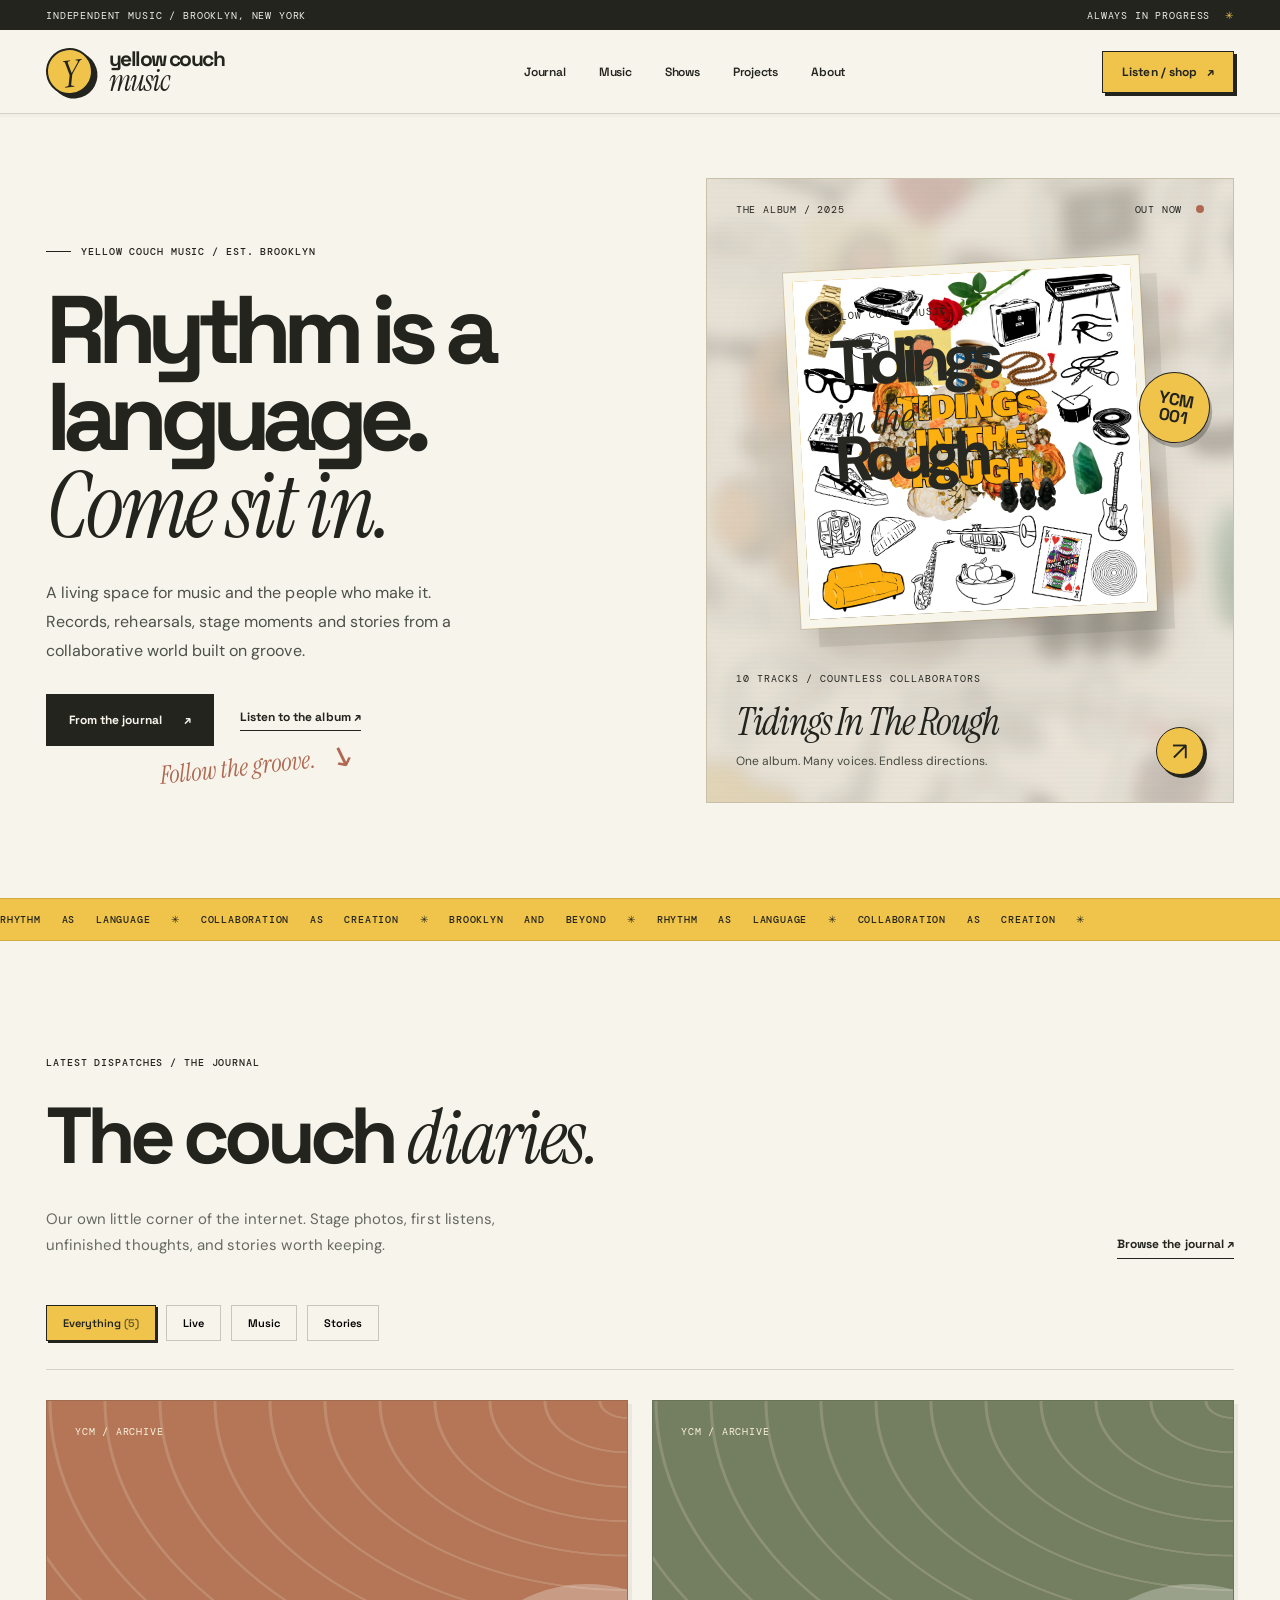
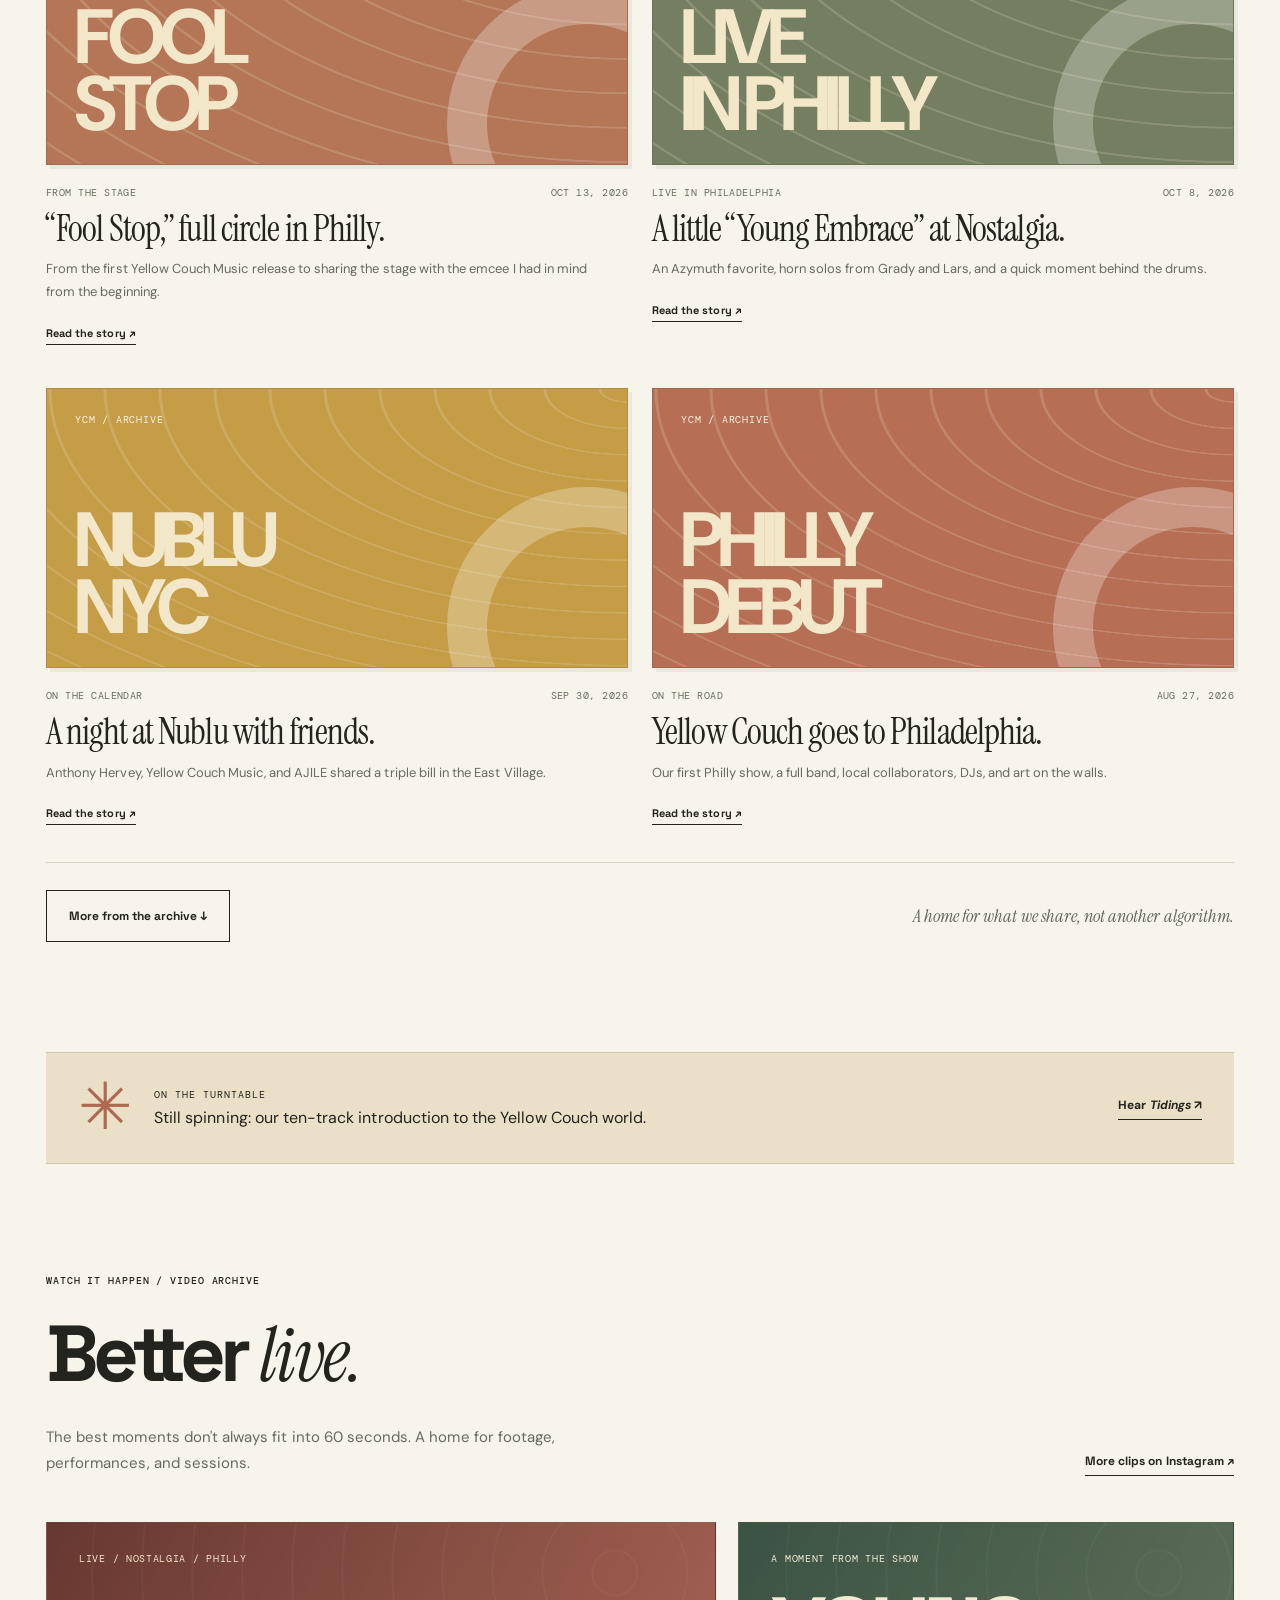
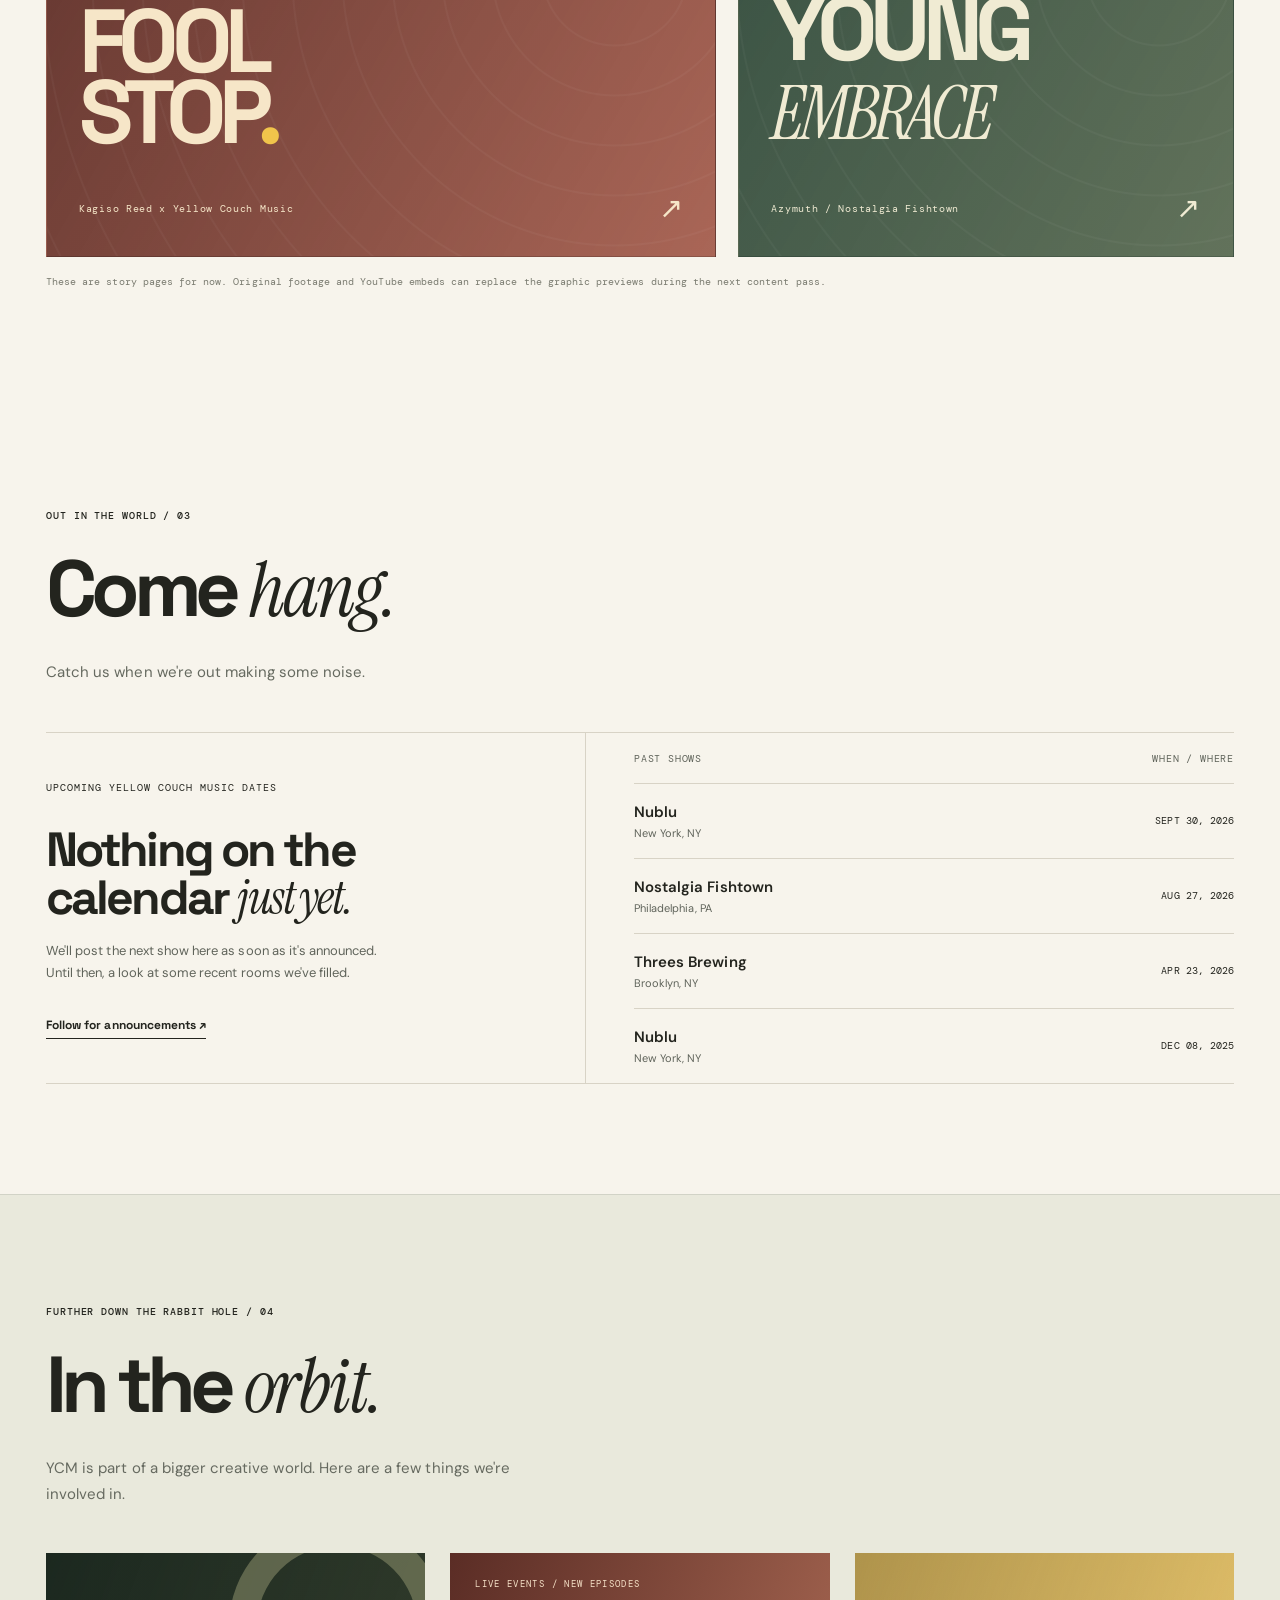
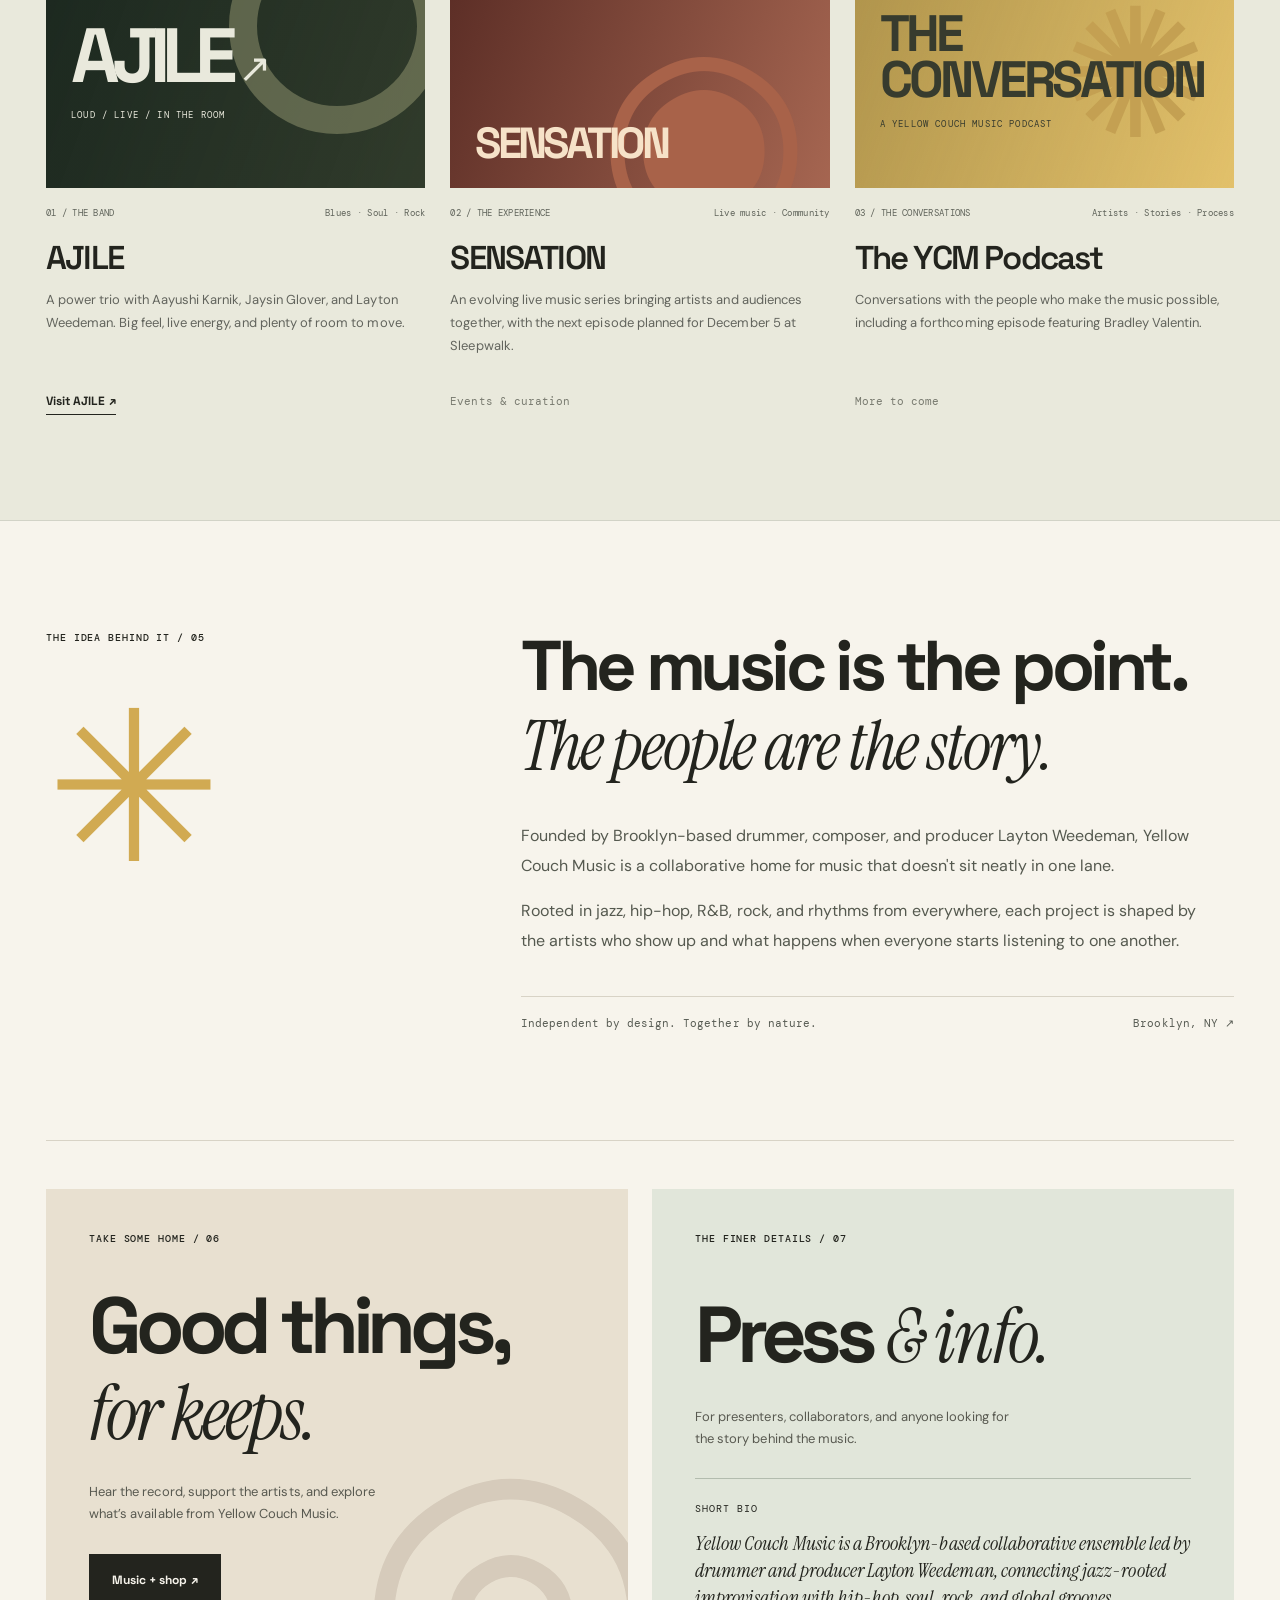
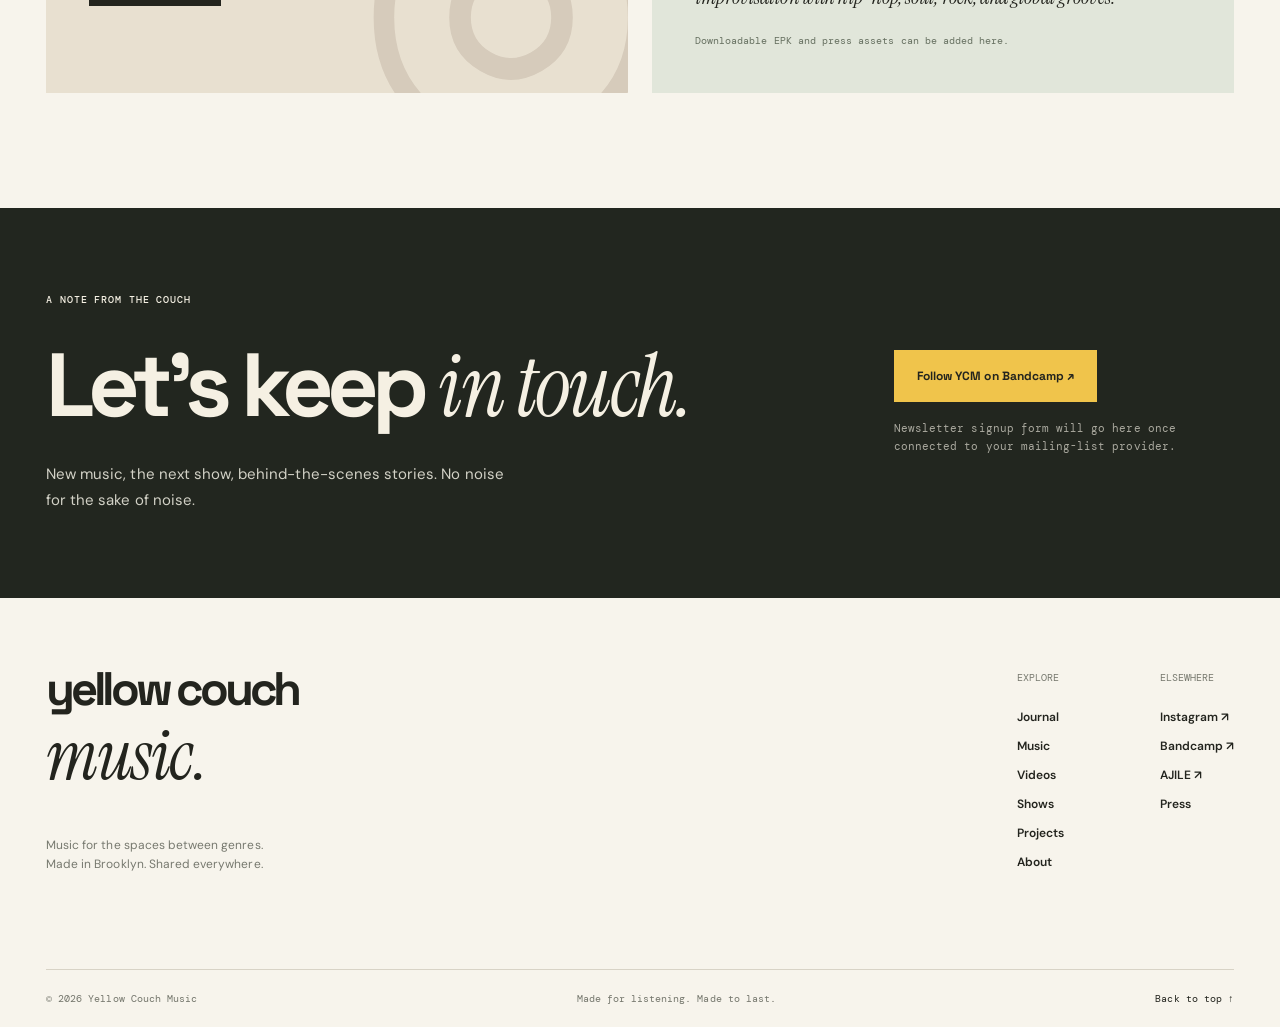
==== index.html @ 747c90ef "Add files via upload" ====
<!doctype html>
<html lang="en">
<head>
  <meta charset="utf-8" />
  <meta name="viewport" content="width=device-width, initial-scale=1" />
  <meta name="theme-color" content="#f7f4ec" />
  <meta name="description" content="Yellow Couch Music is a Brooklyn-based music collective led by drummer and producer Layton Weedeman. Listen, discover the journal, and explore live performances and collaborations." />
  <meta property="og:type" content="website" />
  <meta property="og:title" content="Yellow Couch Music — Music, people, and everything between" />
  <meta property="og:description" content="A living archive of songs, sessions, shows, and collaborations." />
  <title>Yellow Couch Music — A living home for the music</title>
  <link rel="preconnect" href="https://fonts.googleapis.com" />
  <link rel="preconnect" href="https://fonts.gstatic.com" crossorigin />
  <link href="https://fonts.googleapis.com/css2?family=DM+Sans:wght@400;500;600;700&family=DM+Mono:wght@400;500&family=Instrument+Serif:ital@0;1&family=Space+Grotesk:wght@400;500;600;700&display=swap" rel="stylesheet" />
  <link rel="stylesheet" href="styles.css" />
  <script defer src="content.js"></script>
  <script defer src="app.js"></script>
</head>
<body>
  <a class="skip-link" href="#main">Skip to main content</a>
  <div class="site-topline"><span>Independent music / Brooklyn, New York</span><span>Always in progress <span class="topline-star" aria-hidden="true">✳</span></span></div>
  <header class="site-header" id="top">
    <a href="index.html" class="wordmark" aria-label="Yellow Couch Music, home"><span class="mark-circle">Y</span><span>yellow couch<br><em>music</em></span></a>
    <button class="nav-toggle" id="nav-toggle" type="button" aria-controls="primary-nav" aria-expanded="false">Menu <span aria-hidden="true">☰</span></button>
    <nav class="primary-nav" id="primary-nav" aria-label="Main navigation">
      <a href="#journal">Journal</a><a href="#music">Music</a><a href="#shows">Shows</a><a href="#projects">Projects</a><a href="#about">About</a>
    </nav>
    <a class="header-action" href="https://yellowcouchmusic.bandcamp.com/album/tidings-in-the-rough" target="_blank" rel="noopener noreferrer">Listen / shop <span aria-hidden="true">↗</span></a>
  </header>
  <main id="main">
    <section class="hero shell" aria-labelledby="hero-title">
      <div class="hero-copy">
        <div class="eyebrow"><span class="eyebrow-line"></span> Yellow Couch Music / Est. Brooklyn</div>
        <h1 id="hero-title">Rhythm is a<br>language.<br><em>Come sit in.</em></h1>
        <p>A living space for music and the people who make it. Records, rehearsals, stage moments and stories from a collaborative world built on groove.</p>
        <div class="hero-buttons"><a class="button button-dark" href="#journal">From the journal <span aria-hidden="true">↗</span></a><a class="text-link" href="https://yellowcouchmusic.bandcamp.com/album/tidings-in-the-rough" target="_blank" rel="noopener noreferrer">Listen to the album <span aria-hidden="true">↗</span></a></div>
        <span class="handwritten-note">Follow the groove. <span aria-hidden="true">↘</span></span>
      </div>
      <div class="album-spotlight" id="music">
        <div class="album-background-lettering" aria-hidden="true">TIDINGS</div>
        <div class="album-topline"><span>The album / 2025</span><span>OUT NOW <span class="release-dot" aria-hidden="true"></span></span></div>
        <div class="record-art" aria-label="Artwork placeholder for Tidings In The Rough. Add official album artwork to assets/tidings-cover.jpg.">
          <div class="record-fallback" aria-hidden="true"><span class="art-sun"></span><span class="art-waves"></span><span class="art-small">YELLOW COUCH MUSIC</span><span class="art-title">Tidings<br><em>in the</em><br>Rough</span></div>
          <img id="album-cover" alt="Tidings In The Rough — Yellow Couch Music album cover" src="assets/tidings-cover.jpg" />
        </div>
        <div class="album-sticker" aria-hidden="true"><span>YCM<br>001</span></div>
        <div class="album-bottom"><div><span class="small-label">10 tracks / countless collaborators</span><h2>Tidings In The Rough</h2><p>One album. Many voices. Endless directions.</p></div><a href="https://yellowcouchmusic.bandcamp.com/album/tidings-in-the-rough" target="_blank" rel="noopener noreferrer" class="album-arrow" aria-label="Listen to Tidings In The Rough on Bandcamp">↗</a></div>
      </div>
    </section>
    <div class="marquee-bar" aria-hidden="true"><span>RHYTHM AS LANGUAGE ✳ COLLABORATION AS CREATION ✳ BROOKLYN AND BEYOND ✳ RHYTHM AS LANGUAGE ✳ COLLABORATION AS CREATION ✳</span></div>
    <section class="section shell journal-section" id="journal" aria-labelledby="journal-heading">
      <div class="section-heading"><div><div class="eyebrow">Latest dispatches / The journal</div><h2 id="journal-heading">The couch <em>diaries.</em></h2><p>Our own little corner of the internet. Stage photos, first listens, unfinished thoughts, and stories worth keeping.</p></div><a class="section-link" href="#journal-list">Browse the journal ↗</a></div>
      <div class="journal-filters" id="journal-list" role="group" aria-label="Filter journal entries"><button type="button" class="filter active" data-filter="all" aria-pressed="true">Everything <span id="count-all"></span></button><button type="button" class="filter" data-filter="live" aria-pressed="false">Live</button><button type="button" class="filter" data-filter="music" aria-pressed="false">Music</button><button type="button" class="filter" data-filter="stories" aria-pressed="false">Stories</button></div>
      <div class="journal-grid" id="posts-grid" aria-live="polite"></div>
      <div class="journal-bottom"><button type="button" id="more-posts" class="button button-outline">More from the archive ↓</button><span>A home for what we share, not another algorithm.</span></div>
    </section>
    <section class="feature-strip shell" aria-label="Album reminder"><div class="feature-strip-star" aria-hidden="true">✳</div><p><span>On the turntable</span> Still spinning: our ten-track introduction to the Yellow Couch world.</p><a href="https://yellowcouchmusic.bandcamp.com/album/tidings-in-the-rough" target="_blank" rel="noopener noreferrer">Hear <em>Tidings</em> ↗</a></section>
    <section class="section shell video-section" id="videos" aria-labelledby="videos-heading">
      <div class="section-heading"><div><div class="eyebrow">Watch it happen / VIDEO ARCHIVE</div><h2 id="videos-heading">Better <em>live.</em></h2><p>The best moments don't always fit into 60 seconds. A home for footage, performances, and sessions.</p></div><a class="section-link" href="https://www.instagram.com/yellowcouchmusic/" target="_blank" rel="noopener noreferrer">More clips on Instagram ↗</a></div>
      <div class="video-grid"><a class="video-tile video-a" href="post.html?slug=fool-stop-with-kagiso-in-philly"><span class="video-tile-top">LIVE / NOSTALGIA / PHILLY</span><strong>FOOL<br>STOP<span class="video-tile-dot">.</span></strong><span class="video-tile-bottom">Kagiso Reed x Yellow Couch Music <span aria-hidden="true">↗</span></span></a><a class="video-tile video-b" href="post.html?slug=young-embrace-live-at-nostalgia"><span class="video-tile-top">A MOMENT FROM THE SHOW</span><strong>YOUNG<br><em>EMBRACE</em></strong><span class="video-tile-bottom">Azymuth / Nostalgia Fishtown <span aria-hidden="true">↗</span></span></a></div>
      <p class="video-caption">These are story pages for now. Original footage and YouTube embeds can replace the graphic previews during the next content pass.</p>
    </section>
    <section class="section shell shows-section" id="shows" aria-labelledby="shows-heading"><div class="section-heading"><div><div class="eyebrow">Out in the world / 03</div><h2 id="shows-heading">Come <em>hang.</em></h2><p>Catch us when we're out making some noise.</p></div></div><div class="shows-layout"><div class="next-show"><span class="small-label">Upcoming Yellow Couch Music dates</span><h3>Nothing on the calendar <em>just yet.</em></h3><p>We'll post the next show here as soon as it's announced. Until then, a look at some recent rooms we've filled.</p><a class="text-link" href="https://www.instagram.com/yellowcouchmusic/" target="_blank" rel="noopener noreferrer">Follow for announcements ↗</a></div><div class="past-shows"><div class="show-row show-header"><span>PAST SHOWS</span><span>WHEN / WHERE</span></div><div id="past-show-list"></div></div></div></section>
    <section class="projects-area" id="projects" aria-labelledby="projects-heading"><div class="section shell"><div class="section-heading"><div><div class="eyebrow">Further down the rabbit hole / 04</div><h2 id="projects-heading">In the <em>orbit.</em></h2><p>YCM is part of a bigger creative world. Here are a few things we're involved in.</p></div></div><div class="project-grid"><article class="project-card"><div class="project-art project-art-ajile"><div class="project-art-word">AJILE<span>↗</span></div><span class="project-art-sub">LOUD / LIVE / IN THE ROOM</span></div><div class="project-meta"><span>01 / THE BAND</span><span>Blues · Soul · Rock</span></div><h3>AJILE</h3><p>A power trio with Aayushi Karnik, Jaysin Glover, and Layton Weedeman. Big feel, live energy, and plenty of room to move.</p><a href="https://weareajile.com" target="_blank" rel="noopener noreferrer" class="text-link">Visit AJILE ↗</a></article><article class="project-card"><div class="project-art project-art-sensation"><span class="project-art-label">LIVE EVENTS / NEW EPISODES</span><div class="project-art-word project-art-condensed">SENSATION</div><div class="project-tv" aria-hidden="true">◉</div></div><div class="project-meta"><span>02 / THE EXPERIENCE</span><span>Live music · Community</span></div><h3>SENSATION</h3><p>An evolving live music series bringing artists and audiences together, with the next episode planned for December 5 at Sleepwalk.</p><span class="project-footnote">Events & curation</span></article><article class="project-card"><div class="project-art project-art-podcast"><span class="podcast-mic" aria-hidden="true">✺</span><div class="project-art-word">THE<br>CONVERSATION</div><span class="project-art-sub">A YELLOW COUCH MUSIC PODCAST</span></div><div class="project-meta"><span>03 / THE CONVERSATIONS</span><span>Artists · Stories · Process</span></div><h3>The YCM Podcast</h3><p>Conversations with the people who make the music possible, including a forthcoming episode featuring Bradley Valentin.</p><span class="project-footnote">More to come</span></article></div></div></section>
    <section class="section shell about-section" id="about" aria-labelledby="about-heading"><div class="about-sidebar"><div class="eyebrow">The idea behind it / 05</div><div class="about-symbol" aria-hidden="true">✳</div></div><div class="about-copy"><h2 id="about-heading">The music is the point.<br><em>The people are the story.</em></h2><p>Founded by Brooklyn-based drummer, composer, and producer Layton Weedeman, Yellow Couch Music is a collaborative home for music that doesn't sit neatly in one lane.</p><p>Rooted in jazz, hip-hop, R&amp;B, rock, and rhythms from everywhere, each project is shaped by the artists who show up and what happens when everyone starts listening to one another.</p><div class="about-signoff"><span>Independent by design. Together by nature.</span><span>Brooklyn, NY ↗</span></div></div></section>
    <section class="two-column-section shell" aria-label="Shop and press"><div class="mini-panel" id="store"><div class="eyebrow">Take some home / 06</div><h2>Good things,<br><em>for keeps.</em></h2><p>Hear the record, support the artists, and explore what’s available from Yellow Couch Music.</p><a href="https://yellowcouchmusic.bandcamp.com" target="_blank" rel="noopener noreferrer" class="button button-dark">Music + shop ↗</a><span class="panel-decoration" aria-hidden="true">◎</span></div><div class="mini-panel press-panel" id="press"><div class="eyebrow">The finer details / 07</div><h2>Press <em>&amp; info.</em></h2><p>For presenters, collaborators, and anyone looking for the story behind the music.</p><div class="press-bio"><span class="small-label">SHORT BIO</span><p>Yellow Couch Music is a Brooklyn-based collaborative ensemble led by drummer and producer Layton Weedeman, connecting jazz-rooted improvisation with hip-hop, soul, rock, and global grooves.</p></div><p class="panel-note">Downloadable EPK and press assets can be added here.</p></div></section>
    <section class="newsletter" id="newsletter"><div class="shell newsletter-content"><div><div class="eyebrow">A note from the couch</div><h2>Let's keep <em>in touch.</em></h2><p>New music, the next show, behind-the-scenes stories. No noise for the sake of noise.</p></div><div class="newsletter-action"><a class="button button-yellow" href="https://yellowcouchmusic.bandcamp.com" target="_blank" rel="noopener noreferrer">Follow YCM on Bandcamp ↗</a><span>Newsletter signup form will go here once connected to your mailing-list provider.</span></div></div></section>
  </main>
  <footer class="site-footer shell"><div class="footer-main"><div><a href="index.html" class="footer-logo">yellow couch<br><em>music.</em></a><p>Music for the spaces between genres.<br>Made in Brooklyn. Shared everywhere.</p></div><div class="footer-links"><div><span>EXPLORE</span><a href="#journal">Journal</a><a href="#music">Music</a><a href="#videos">Videos</a><a href="#shows">Shows</a><a href="#projects">Projects</a><a href="#about">About</a></div><div><span>ELSEWHERE</span><a href="https://www.instagram.com/yellowcouchmusic/" target="_blank" rel="noopener noreferrer">Instagram ↗</a><a href="https://yellowcouchmusic.bandcamp.com/" target="_blank" rel="noopener noreferrer">Bandcamp ↗</a><a href="https://weareajile.com" target="_blank" rel="noopener noreferrer">AJILE ↗</a><a href="#press">Press</a></div></div></div><div class="footer-bottom"><span>© <span id="copyright-year">2026</span> Yellow Couch Music</span><span>Made for listening. Made to last.</span><a href="#top">Back to top ↑</a></div></footer>
</body>
</html>
---- styles.css ----
:root{--paper:#f5f1e8;--cream:#eee9dd;--ink:#262823;--muted:#666a60;--gold:#e4b44b;--rust:#be7356;--green:#6d7b65;--line:#d4d0c4;--font-ui:'DM Sans',sans-serif;--font-display:'Instrument Serif',Georgia,serif;--font-mono:'DM Mono',monospace}*{box-sizing:border-box}html{scroll-behavior:smooth}body{margin:0;background:var(--paper);color:var(--ink);font-family:var(--font-ui);font-size:15px;-webkit-font-smoothing:antialiased}a{color:inherit;text-decoration:none}button{font:inherit}img{max-width:100%}::selection{background:var(--gold);color:var(--ink)}.shell{width:min(1370px,calc(100% - 92px));margin:0 auto}.skip-link{position:absolute;left:10px;top:-60px;background:white;color:black;padding:12px;z-index:100}.skip-link:focus{top:10px}.site-topline{height:33px;display:flex;align-items:center;justify-content:space-between;background:var(--ink);color:#efede6;padding:0 46px;font:9px var(--font-mono);letter-spacing:.065em;text-transform:uppercase}.topline-star{color:var(--gold);margin-left:8px}.site-header{position:relative;z-index:20;background:var(--paper);padding:22px 46px;display:flex;align-items:center;justify-content:space-between;border-bottom:1px solid var(--line);gap:25px}.wordmark{display:flex;align-items:center;gap:11px;font-size:21px;letter-spacing:-.075em;line-height:.81;font-weight:700;min-width:221px}.wordmark em{font-family:var(--font-display);font-size:31px;letter-spacing:-.03em;font-weight:400}.mark-circle{width:47px;height:47px;display:grid;place-items:center;border:1.7px solid var(--ink);border-radius:50%;background:var(--gold);font:italic 37px var(--font-display);transform:rotate(-11deg);flex:none}.primary-nav{display:flex;align-items:center;gap:clamp(17px,2.6vw,44px)}.primary-nav a,.post-nav a{font-size:12px;font-weight:600;transition:opacity .2s}.primary-nav a:hover,.post-nav a:hover{opacity:.52}.header-action{background:var(--ink);color:white;padding:12px 19px;font-size:11px;font-weight:600;white-space:nowrap}.header-action span{color:var(--gold);margin-left:7px}.nav-toggle{display:none}.hero{display:grid;grid-template-columns:1.05fr .95fr;gap:min(5vw,75px);min-height:700px;padding-top:65px;padding-bottom:74px}.hero-copy{padding-top:70px;position:relative}.eyebrow{display:flex;align-items:center;gap:10px;text-transform:uppercase;letter-spacing:.14em;font-size:10px;font-family:var(--font-mono);font-weight:500}.eyebrow-line{height:1px;width:25px;background:currentColor}.hero h1{font-size:clamp(63px,7vw,116px);font-weight:500;letter-spacing:-.07em;line-height:.90;margin:33px 0}.hero h1 em,.section h2 em,.mini-panel h2 em,.about-copy h2 em,.newsletter h2 em,.next-show h3 em{font-family:var(--font-display);font-weight:400;letter-spacing:-.045em}.hero-copy>p{font-size:16px;line-height:1.8;color:#4e514a;max-width:455px}.hero-buttons{display:flex;align-items:center;flex-wrap:wrap;gap:30px;margin-top:29px}.button{display:inline-flex;align-items:center;justify-content:space-between;gap:22px;border:1px solid transparent;padding:16px 22px;font-size:12px;font-weight:700;cursor:pointer;transition:transform .2s,background .2s;min-height:50px}.button:hover{transform:translateY(-2px)}.button-dark{background:var(--ink);color:white}.button-outline{background:transparent;color:var(--ink);border-color:var(--ink)}.button-yellow{background:var(--gold);color:var(--ink)}.text-link{font-size:12px;font-weight:700;border-bottom:1px solid currentColor;padding-bottom:5px}.handwritten-note{font:italic 22px var(--font-display);position:absolute;left:36%;bottom:5px;transform:rotate(-5deg);color:var(--rust)}.handwritten-note span{display:inline-block;transform:rotate(17deg);font-size:31px;margin-left:8px}.album-spotlight{position:relative;background:#e6dfcf;border:1px solid #dbd4c4;overflow:hidden;padding:22px 29px 28px;min-height:620px;display:flex;flex-direction:column;justify-content:space-between;isolation:isolate}.album-spotlight:before{content:'';position:absolute;inset:0;background:radial-gradient(circle at 84% 22%,#eee4bc 0%,transparent 42%),repeating-linear-gradient(130deg,transparent,transparent 9px,#c5bba322 10px);z-index:-2}.album-background-lettering{position:absolute;bottom:145px;left:-25px;font-size:clamp(92px,13vw,200px);font-weight:700;letter-spacing:-.12em;color:#d9cfb9;z-index:-1;transform:rotate(-90deg);transform-origin:left bottom;pointer-events:none}.album-topline{display:flex;justify-content:space-between;align-items:center;font:10px var(--font-mono);letter-spacing:.08em}.release-dot{display:inline-block;width:8px;height:8px;border-radius:50%;background:var(--rust);margin-left:7px}.record-art{position:relative;aspect-ratio:1;width:min(77%,440px);align-self:center;margin:30px auto;box-shadow:14px 17px 1px #29261f15,0 23px 40px #25221e20;background:var(--gold);transform:rotate(-2deg)}.record-art img{position:absolute;inset:0;width:100%;height:100%;object-fit:cover}.record-art img{display:none}.record-art img.image-loaded{display:block}.record-fallback{position:absolute;inset:0;overflow:hidden;background:linear-gradient(135deg,#e2ad48 0%,#d7a14d 36%,#9c765d 100%);color:#272821;padding:25px}.record-fallback:before{content:'';position:absolute;inset:-20%;background:repeating-radial-gradient(ellipse at 68% 14%,transparent 0 31px,#efe0b131 32px,#efe0b131 34px,transparent 35px 59px);opacity:.7}.record-fallback:after{content:'';position:absolute;bottom:-80px;left:-65px;width:330px;height:200px;border-radius:50%;background:#6e7763;filter:blur(3px);transform:rotate(-30deg)}.art-small{position:relative;z-index:1;font:10px var(--font-mono);letter-spacing:.11em}.art-title{position:absolute;top:18%;left:10%;z-index:1;font-size:clamp(46px,5vw,88px);line-height:.75;letter-spacing:-.095em;font-weight:700}.art-title em{font-family:var(--font-display);font-size:.64em;font-weight:400;letter-spacing:-.02em}.album-bottom{display:flex;gap:18px;align-items:end;justify-content:space-between;position:relative}.small-label{font:10px var(--font-mono);letter-spacing:.1em;text-transform:uppercase}.album-bottom h2{font:italic 38px var(--font-display);margin:10px 0 3px;letter-spacing:-.03em}.album-bottom p{font-size:11px;margin:5px 0;color:#53554a}.album-arrow{display:grid;place-items:center;width:48px;height:48px;border:1px solid var(--ink);border-radius:50%;font-size:25px;transition:background .2s}.album-arrow:hover{background:var(--gold)}.marquee-bar{overflow:hidden;background:var(--gold);border-top:1px solid #caa148;border-bottom:1px solid #caa148;height:44px;display:flex;align-items:center;white-space:nowrap;font:10px var(--font-mono);letter-spacing:.23em}.marquee-bar span{display:block;word-spacing:14px;animation:marquee 45s linear infinite}@keyframes marquee{to{transform:translateX(-23%)}}.section{padding-top:110px;padding-bottom:110px;scroll-margin-top:45px}.section-heading{display:flex;justify-content:space-between;align-items:end;gap:25px;margin-bottom:42px}.section-heading h2,.mini-panel h2,.newsletter h2{font-size:clamp(54px,6vw,88px);font-weight:500;letter-spacing:-.075em;line-height:.96;margin:19px 0}.section-heading p{max-width:470px;color:#666a60;line-height:1.75;margin:16px 0 0}.section-link{font-size:12px;font-weight:700;border-bottom:1px solid;padding-bottom:6px;white-space:nowrap}.journal-filters{display:flex;gap:9px;padding-bottom:28px;flex-wrap:wrap}.filter{background:transparent;border:1px solid #c9c7bd;padding:10px 17px;font-size:11px;cursor:pointer;border-radius:30px;transition:background .2s}.filter.active,.filter:hover{background:var(--ink);color:white;border-color:var(--ink)}.filter span{opacity:.65}.journal-grid{display:grid;grid-template-columns:repeat(12,minmax(0,1fr));gap:28px}.journal-card{grid-column:span 4;min-width:0}.journal-card-featured{grid-column:span 6}.journal-card:nth-child(2){grid-column:span 6}.journal-card:nth-child(n+3){grid-column:span 4}.journal-card:nth-child(3),.journal-card:nth-child(4){grid-column:span 6}.post-link{display:block;height:100%}.post-media{height:280px;position:relative;overflow:hidden;isolation:isolate;background:var(--green)}.journal-card-featured .post-media,.journal-card:nth-child(2) .post-media{height:365px}.post-media img{position:absolute;inset:0;width:100%;height:100%;object-fit:cover;z-index:3}.post-media:before,.post-media:after{content:'';position:absolute;z-index:0;pointer-events:none}.post-media:before{width:100%;height:100%;background:repeating-radial-gradient(ellipse at 100% 0%,transparent 0 25px,#e8dbc444 26px 28px,transparent 29px 55px);opacity:.8}.post-media:after{width:200px;height:200px;border:40px solid #fff4;border-radius:50%;right:-100px;bottom:-100px}.media-fool{background:#b47657}.media-philly{background:#747e60}.media-nublu{background:#c59d47}.media-nostalgia{background:#b66f55}.media-album{background:#c6aa57}.media-caption{position:absolute;z-index:2;bottom:26px;left:27px;font-weight:700;font-size:clamp(48px,6vw,90px);line-height:.87;letter-spacing:-.09em;white-space:pre-line;color:#f2e7c9;max-width:90%;mix-blend-mode:normal}.media-corner{position:absolute;z-index:2;top:24px;left:28px;font:10px var(--font-mono);letter-spacing:.08em;color:#fbf2de}.post-copy{padding:22px 0 8px}.post-meta{display:flex;gap:15px;align-items:center;justify-content:space-between;color:#6c6d63;font:10px var(--font-mono);text-transform:uppercase;letter-spacing:.045em}.post-copy h3{font:500 clamp(25px,2.35vw,35px)/1.08 var(--font-display);letter-spacing:-.012em;margin:19px 0 11px}.post-copy p{font-size:13px;line-height:1.65;color:#666a60;max-width:560px;margin:0 0 18px}.post-read{font-size:11px;font-weight:700;padding-bottom:4px;border-bottom:1px solid var(--ink)}.post-link:hover .post-media{filter:saturate(1.11)}.journal-bottom{border-top:1px solid var(--line);padding-top:27px;margin-top:32px;display:flex;align-items:center;justify-content:space-between;gap:18px}.journal-bottom span{font:italic 18px var(--font-display);color:var(--muted)}[hidden]{display:none!important}.feature-strip{background:#e9e0cb;padding:32px;display:flex;align-items:center;gap:22px}.feature-strip-star{font-size:65px;line-height:.7;color:#8f8f6b}.feature-strip p{font-size:16px;margin:0;flex:1}.feature-strip p span{font:10px var(--font-mono);letter-spacing:.1em;display:block;margin-bottom:6px;text-transform:uppercase}.feature-strip a{font-size:12px;font-weight:700;border-bottom:1px solid;padding-bottom:6px;white-space:nowrap}.shows-layout{display:grid;grid-template-columns:1fr 1.2fr;border-top:1px solid var(--line);border-bottom:1px solid var(--line)}.next-show{padding:43px 44px 46px 0;border-right:1px solid var(--line)}.next-show h3{font:500 48px/1 var(--font-ui);letter-spacing:-.06em;max-width:390px;margin:30px 0 18px}.next-show p{color:var(--muted);line-height:1.7;max-width:340px;font-size:13px;margin-bottom:30px}.past-shows{padding:10px 0 0 48px}.show-row{border-bottom:1px solid var(--line);padding:18px 0;display:grid;grid-template-columns:1fr auto;gap:20px;align-items:center}.show-row:last-child{border:0}.show-row span:first-child{min-width:0}.show-row strong{font-size:15px;font-weight:600;display:block}.show-row small{font-size:11px;color:var(--muted);display:block;margin-top:4px}.show-row>span:last-child{font:10px var(--font-mono);white-space:nowrap}.show-row.show-header{font:10px var(--font-mono);letter-spacing:.08em;color:var(--muted);padding-top:9px}.projects-area{background:#e7e6d9}.project-grid{display:grid;grid-template-columns:repeat(3,minmax(0,1fr));gap:25px}.project-art{height:235px;position:relative;overflow:hidden;padding:25px;display:flex;justify-content:center;flex-direction:column}.project-art-ajile{background:#2e342a;color:#e9e9dc}.project-art-ajile:before{content:'';position:absolute;width:160px;height:160px;border:28px solid #8c916c;right:-20px;top:-35px;border-radius:50%;opacity:.55}.project-art-word{position:relative;z-index:2;font-weight:700;font-size:clamp(59px,6vw,95px);letter-spacing:-.11em;line-height:.9}.project-art-word span{font:40px var(--font-display);margin-left:8px}.project-art-sub{font:9px var(--font-mono);letter-spacing:.13em;margin-top:15px}.project-art-sensation{background:#bc765f;color:#f6e2c8;justify-content:space-between}.project-art-label{font:9px var(--font-mono);letter-spacing:.15em;z-index:1}.project-art-condensed{font-size:clamp(32px,3.4vw,63px);letter-spacing:-.085em;z-index:1}.project-tv{position:absolute;right:5%;bottom:-28%;font-size:245px;color:#a86249;line-height:1}.project-art-podcast{background:#d9bb67;color:#373b2e}.podcast-mic{position:absolute;right:23px;top:5px;font-size:180px;color:#c4a052}.project-art-podcast .project-art-word{font-size:clamp(32px,4vw,59px);letter-spacing:-.07em}.project-meta{display:flex;justify-content:space-between;gap:6px;color:var(--muted);font:9px var(--font-mono);padding-top:19px;letter-spacing:.03em}.project-card h3{font:500 37px var(--font-display);margin:18px 0 9px}.project-card p{font-size:12px;line-height:1.7;color:#62645d;max-width:365px;margin:0 0 19px;min-height:83px}.project-footnote{font:11px var(--font-mono);color:#797b70}.about-section{display:grid;grid-template-columns:1fr 2fr;gap:10%;border-bottom:1px solid var(--line)}.about-symbol{font-size:210px;line-height:1.1;color:#dcc08a;margin-top:30px}.about-copy h2{font-size:clamp(45px,5.2vw,74px);font-weight:500;line-height:1.07;letter-spacing:-.07em;margin:0 0 31px}.about-copy>p{font-size:16px;line-height:1.9;max-width:700px;color:#55594f}.about-signoff{display:flex;justify-content:space-between;gap:15px;border-top:1px solid var(--line);margin-top:40px;padding-top:19px;font:11px var(--font-mono);color:#575b53}.two-column-section{display:grid;grid-template-columns:1fr 1fr;gap:24px;padding-top:48px;padding-bottom:115px}.mini-panel{background:#e2dbcc;padding:43px 43px 46px;position:relative;min-height:440px;overflow:hidden}.mini-panel h2{font-size:68px;margin:42px 0 18px}.mini-panel>p{line-height:1.7;max-width:320px;color:#585950;font-size:13px;margin-bottom:28px}.panel-decoration{position:absolute;right:-40px;bottom:-130px;font-size:360px;color:#d6cbbb;pointer-events:none}.mini-panel>.button{position:relative;z-index:1}.press-panel{background:#dce0d2}.press-panel h2{margin-bottom:20px}.press-bio{border-top:1px solid #b3bcae;padding-top:18px;max-width:540px}.press-bio p{font:italic 20px/1.35 var(--font-display);margin:13px 0}.press-panel .panel-note{font:10px var(--font-mono);color:#667060;margin:23px 0 0}.newsletter{background:var(--ink);color:#f5f0e3;padding:85px 0}.newsletter-content{display:flex;justify-content:space-between;align-items:center;gap:70px}.newsletter h2{font-size:85px;margin:25px 0 18px}.newsletter p{color:#d2d1c6;line-height:1.75;max-width:475px;margin:0}.newsletter-action{display:flex;flex-direction:column;align-items:start;gap:18px;max-width:340px}.newsletter-action span{font:11px/1.6 var(--font-mono);color:#aaa99f}.site-footer{padding-top:73px;padding-bottom:22px}.footer-main{display:flex;justify-content:space-between;gap:45px;padding-bottom:82px}.footer-logo{font-size:46px;font-weight:700;line-height:.78;letter-spacing:-.09em}.footer-logo em{font:italic 67px var(--font-display);letter-spacing:-.055em}.footer-main p{line-height:1.6;color:#77796f;font-size:12px;margin-top:35px}.footer-links{display:flex;gap:95px}.footer-links>div{display:flex;flex-direction:column;gap:13px}.footer-links span{font:10px var(--font-mono);color:#77796f;margin-bottom:12px}.footer-links a{font-size:12px;font-weight:600}.footer-links a:hover{text-decoration:underline}.footer-bottom{border-top:1px solid var(--line);display:flex;justify-content:space-between;gap:12px;align-items:center;padding-top:22px;font:10px var(--font-mono);color:#74766c}.footer-bottom a{color:var(--ink)}.article-shell{width:min(850px,calc(100% - 48px));margin:0 auto;padding:85px 0 115px;min-height:60vh}.post-page-kicker{display:flex;justify-content:space-between;font:11px var(--font-mono);text-transform:uppercase;letter-spacing:.07em;border-bottom:1px solid var(--line);padding-bottom:20px}.article-shell h1{font:500 clamp(65px,8vw,112px)/.93 var(--font-display);letter-spacing:-.045em;margin:50px 0 24px}.post-deck{font-size:19px;color:var(--muted);line-height:1.5;max-width:650px;margin-bottom:37px}.article-shell .post-media{height:min(570px,60vw)}.article-shell .media-caption{font-size:clamp(80px,10vw,140px)}.article-body{max-width:640px;margin:58px auto 90px}.article-body p{font-size:18px;line-height:1.85;margin:0 0 28px}.article-body .button{margin-top:10px}.article-end{border-top:1px solid var(--line);padding-top:23px;display:flex;justify-content:space-between;gap:15px;font-size:12px;font-weight:600}.post-nav{display:flex;gap:35px}.simple-footer{padding-top:0}@media (max-width:1050px){.shell{width:min(1370px,calc(100% - 56px))}.site-topline{padding:0 28px}.site-header{padding:18px 28px}.primary-nav{gap:16px}.wordmark{min-width:180px}.hero{gap:28px;min-height:auto;padding-top:45px}.hero-copy{padding-top:56px}.hero h1{font-size:clamp(56px,7.3vw,90px)}.album-spotlight{min-height:560px}.record-art{width:87%}.art-title{font-size:clamp(42px,6vw,73px)}.project-grid{gap:16px}.project-art{height:205px}.project-card p{min-height:114px}.newsletter h2{font-size:65px}}@media (max-width:760px){.site-topline{padding:0 18px;font-size:8px}.site-topline span:last-child{display:none}.site-header{padding:15px 19px;gap:10px}.wordmark{min-width:auto;font-size:18px}.wordmark em{font-size:26px}.mark-circle{width:39px;height:39px;font-size:29px}.nav-toggle{display:inline-flex;align-items:center;gap:8px;margin-left:auto;background:none;border:0;padding:10px;font-size:11px;font-weight:700;cursor:pointer}.primary-nav{display:none;position:absolute;top:100%;left:0;right:0;background:var(--paper);padding:20px 23px 30px;border-bottom:1px solid var(--line);box-shadow:0 15px 20px #29272015;flex-direction:column;align-items:flex-start;gap:19px}.primary-nav.nav-open{display:flex}.primary-nav a{font-size:17px}.header-action{display:none}.post-nav{gap:14px}.post-nav a{font-size:10px}.shell{width:calc(100% - 38px)}.hero{grid-template-columns:1fr;gap:45px;padding-top:20px;padding-bottom:50px}.hero-copy{padding-top:45px}.hero h1{font-size:clamp(66px,11vw,92px);margin:26px 0}.hero-copy>p{font-size:15px}.handwritten-note{display:none}.album-spotlight{min-height:auto;padding:22px}.record-art{width:73%;max-width:370px}.album-bottom h2{font-size:33px}.marquee-bar{height:38px}.section{padding-top:76px;padding-bottom:76px}.section-heading{align-items:start;flex-direction:column;gap:15px}.section-heading h2{font-size:65px}.journal-grid{gap:32px 14px}.journal-card,.journal-card-featured,.journal-card:nth-child(2),.journal-card:nth-child(n+3),.journal-card:nth-child(3),.journal-card:nth-child(4){grid-column:span 6}.journal-card-featured .post-media,.journal-card:nth-child(2) .post-media,.post-media{height:240px}.media-caption{font-size:48px;left:15px;bottom:20px}.media-corner{top:15px;left:15px;font-size:8px}.post-meta{font-size:9px;flex-wrap:wrap}.post-copy h3{font-size:26px}.post-copy p{font-size:12px}.feature-strip{padding:25px 18px;gap:10px}.feature-strip-star{font-size:48px}.feature-strip p{font-size:12px}.feature-strip a{font-size:11px}.shows-layout{grid-template-columns:1fr}.next-show{border-right:0;border-bottom:1px solid var(--line);padding:40px 0}.next-show h3{font-size:44px}.past-shows{padding:12px 0}.project-grid{grid-template-columns:1fr;gap:38px}.project-card p{min-height:0}.project-art{height:245px}.project-art-word{font-size:95px}.project-art-condensed{font-size:65px}.project-art-podcast .project-art-word{font-size:60px}.about-section{grid-template-columns:1fr;gap:30px}.about-symbol{display:none}.about-copy h2{font-size:58px}.two-column-section{grid-template-columns:1fr;padding-bottom:75px}.mini-panel{min-height:390px;padding:32px}.mini-panel h2{font-size:59px}.newsletter{padding:70px 0}.newsletter-content{flex-direction:column;align-items:stretch;gap:35px}.newsletter h2{font-size:70px}.footer-main{flex-direction:column;gap:48px;padding-bottom:70px}.footer-links{gap:80px}.footer-bottom{flex-wrap:wrap}.article-shell{padding-top:55px}.article-shell h1{font-size:75px}.article-shell .post-media{height:390px}.article-shell .media-caption{font-size:85px}.article-body{margin:35px auto 55px}.article-body p{font-size:16px}.article-end{flex-direction:column}}@media(max-width:420px){.hero h1{font-size:62px}.hero-buttons{gap:22px}.album-topline{font-size:9px}.record-art{width:82%}.art-title{font-size:50px}.section-heading h2{font-size:57px}.journal-grid{display:block}.journal-card{margin-bottom:38px}.journal-card-featured .post-media,.journal-card:nth-child(2) .post-media,.post-media{height:260px}.post-copy h3{font-size:31px}.journal-bottom{align-items:flex-start;flex-direction:column}.feature-strip{flex-wrap:wrap}.feature-strip a{margin-left:54px}.project-art{height:225px}.footer-links{gap:55px}.article-shell h1{font-size:59px}.article-shell .post-media{height:290px}.article-shell .media-caption{font-size:67px}}@media(prefers-reduced-motion:reduce){html{scroll-behavior:auto}.marquee-bar span{animation:none}.button{transition:none}}

.video-section{padding-top:95px;border-top:1px solid var(--line)}.video-grid{display:grid;grid-template-columns:1.15fr .85fr;gap:22px}.video-tile{position:relative;min-height:335px;padding:29px 32px;display:flex;flex-direction:column;justify-content:space-between;overflow:hidden;transition:filter .2s}.video-tile:hover{filter:saturate(1.15)}.video-tile:before{content:'';position:absolute;inset:0;background:repeating-radial-gradient(circle at 85% 15%,transparent 0 21px,#ffffff24 22px 23px,transparent 24px 50px)}.video-a{background:#b5765b;color:#f6e6c8}.video-b{background:#6f7a62;color:#f0ebd3}.video-tile-top,.video-tile-bottom{position:relative;z-index:1;font:10px var(--font-mono);letter-spacing:.07em}.video-tile-bottom{display:flex;justify-content:space-between;align-items:center;gap:15px}.video-tile-bottom span{font:29px var(--font-display)}.video-tile strong{position:relative;z-index:1;font-size:clamp(60px,7vw,110px);line-height:.8;letter-spacing:-.09em}.video-tile strong em{font:italic .82em var(--font-display);letter-spacing:-.055em}.video-tile-dot{color:var(--gold)}.video-caption{font:11px/1.5 var(--font-mono);color:#7a7b70;margin:17px 0 0}@media(max-width:760px){.video-grid{grid-template-columns:1fr}.video-tile{min-height:275px}.video-tile strong{font-size:75px}}



/* ==========================================================
   YCM VISUAL REFRESH / V2
   A warm, record-sleeve-inspired editorial system.
   All imagery is optional: upload the files noted in DESIGN-GUIDE.md.
   ========================================================== */
:root {
  --paper:#f7f4ec;
  --cream:#eee8db;
  --ink:#23241e;
  --muted:#60645b;
  --gold:#f0c44b;
  --rust:#af6952;
  --green:#5b6c60;
  --line:#d8d3c6;
  --font-ui:'Space Grotesk','DM Sans',sans-serif;
  --font-body:'DM Sans',sans-serif;
  --font-display:'Instrument Serif',Georgia,serif;
  --font-mono:'DM Mono',monospace;
}
body {font-family:var(--font-body);letter-spacing:.003em}
h1,h2,h3,.wordmark,.footer-logo,.project-art-word {font-family:var(--font-ui)}
:focus-visible{outline:3px solid var(--rust);outline-offset:4px}
.site-topline{height:30px;background:var(--ink);font-size:10px;letter-spacing:.085em}
.site-header{padding-top:18px;padding-bottom:18px;box-shadow:0 3px 0 #22241e06}
.wordmark{font-size:21px;font-weight:700;letter-spacing:-.075em;line-height:.86}
.wordmark em{font-style:italic;font-size:30px}
.mark-circle{border:2px solid var(--ink);background:var(--gold);box-shadow:4px 4px 0 var(--ink);transform:rotate(-7deg);margin-right:5px}
.primary-nav a,.post-nav a{font-family:var(--font-ui);font-size:12px;letter-spacing:-.02em}
.header-action{background:var(--gold);color:var(--ink);font:700 12px var(--font-ui);border:1px solid var(--ink);box-shadow:3px 3px 0 var(--ink)}
.header-action span{color:var(--ink)}
.hero{grid-template-columns:1.06fr .94fr;gap:clamp(35px,5vw,82px);padding-top:64px;padding-bottom:95px;min-height:675px;align-items:center}
.hero-copy{padding-top:10px}
.hero h1{font:700 clamp(68px,7.5vw,112px)/.91 var(--font-ui);letter-spacing:-.092em;margin:29px 0 28px}
.hero h1 em{font:italic .95em/.95 var(--font-display);letter-spacing:-.035em;white-space:nowrap}
.hero-copy>p{font:400 16px/1.82 var(--font-body);max-width:450px;color:#4c5149}
.hero-buttons{gap:26px}
.button{font-family:var(--font-ui);font-size:12px;border-radius:0;padding:17px 22px}
.button-dark{background:var(--ink);color:var(--paper)}
.button-dark:hover{background:#3d4338}
.text-link,.section-link{font-family:var(--font-ui);font-weight:700}
.handwritten-note{bottom:-38px;left:19%;font-size:25px;transform:rotate(-6deg)}
.eyebrow{font-size:10px;letter-spacing:.09em}
.album-spotlight{min-height:625px;padding:24px 29px 27px;background:#dfd5c0;border:1px solid #c9c0ac;isolation:isolate}
/* Low-contrast enlargement of the user's original artwork after it is added. */
.album-spotlight:before{
  content:'';z-index:-2;position:absolute;inset:-7%;
  background:linear-gradient(116deg,#e6dcc9d9,#e6dcc9b8),url('assets/tidings-cover.jpg') center 43%/cover no-repeat;
  filter:saturate(.65) blur(8px);transform:scale(1.12);opacity:.9;
}
.album-spotlight:after{content:'';position:absolute;inset:0;z-index:-1;background:repeating-linear-gradient(0deg,transparent 0 3px,#17190d08 4px 5px);opacity:.27;pointer-events:none}
.album-background-lettering{opacity:.26;font-weight:700;letter-spacing:-.12em}
.album-topline{position:relative;z-index:2;font-size:10px;text-transform:uppercase}
.record-art{width:min(76%,430px);border:9px solid #f8f5eb;box-shadow:0 0 0 1px #282b231c,17px 19px 0 #2d2d2818,0 32px 60px #2c291e28;transform:rotate(-3deg)}
.record-art img{object-fit:cover}
.album-sticker{position:absolute;right:23px;top:31%;width:71px;height:71px;border-radius:50%;background:var(--gold);border:1px solid var(--ink);z-index:4;transform:rotate(10deg);display:grid;place-items:center;text-align:center;font:700 17px/1 var(--font-ui);letter-spacing:-.04em;box-shadow:3px 4px 0 #2829214d}
.album-bottom h2{font:italic 38px var(--font-display);letter-spacing:-.03em}
.album-bottom p{font:12px/1.5 var(--font-body);color:#484a41}
.album-arrow{background:var(--gold);box-shadow:3px 3px 0 var(--ink);border:1px solid var(--ink)}
.marquee-bar{height:43px;border-color:#d2a942;background:var(--gold)}
.marquee-bar span{font-size:10px;font-weight:500;letter-spacing:.08em}
.section{padding-top:110px;padding-bottom:110px}
.section-heading{margin-bottom:46px}
.section-heading h2,.mini-panel h2,.newsletter h2{font:700 clamp(57px,6.2vw,89px)/.98 var(--font-ui);letter-spacing:-.078em}
.section-heading h2 em,.mini-panel h2 em,.newsletter h2 em,.about-copy h2 em{font:italic .96em var(--font-display);letter-spacing:-.03em}
.section-heading p{font-family:var(--font-body);font-size:15px;max-width:510px}
.journal-section{padding-top:115px}
.journal-filters{border-bottom:1px solid var(--line);margin-bottom:30px;gap:10px}
.filter{font:600 11px var(--font-ui);border-radius:0;background:transparent;padding:10px 16px}
.filter.active{background:var(--gold);color:var(--ink);border-color:var(--ink);box-shadow:2px 2px 0 var(--ink)}
.filter:hover{background:var(--ink);color:var(--paper)}
.journal-grid{gap:38px 24px}
.post-media{border:1px solid #272a2622;box-shadow:4px 4px 0 #24261f10;transition:transform .24s ease,box-shadow .24s ease}
.post-link:hover .post-media{transform:translateY(-4px);box-shadow:6px 9px 0 #24261f15}
.post-copy{padding-top:21px}
.post-copy h3{font:500 clamp(32px,2.8vw,41px)/1.05 var(--font-display);letter-spacing:-.025em;margin:12px 0 10px}
.post-copy p{font:13px/1.76 var(--font-body)}
.post-meta{font-size:10px;color:#666d60}
.post-read{font-family:var(--font-ui);font-weight:700;font-size:11px}
/* Photos replace the editorial fallback graphics when supplied. */
.post-media img{transition:transform .4s ease}
.post-link:hover .post-media img{transform:scale(1.035)}
.feature-strip{background:#e9e0c7;border-top:1px solid #d0c5ad;border-bottom:1px solid #d0c5ad}
.feature-strip-star{color:var(--rust)}
.video-section{border-top:0}
.video-tile{border:1px solid #24261f20;isolation:isolate}
.video-a{background:linear-gradient(120deg,#5b302bd9,#ab65588a),url('assets/fool-stop-live.jpg') center/cover no-repeat,#a86755}
.video-b{background:linear-gradient(120deg,#2b483cbb,#60745c8a),url('assets/young-embrace-live.jpg') center/cover no-repeat,#65715a}
.video-tile:before{opacity:.25}
.video-tile strong{font-family:var(--font-ui);letter-spacing:-.085em}
.video-tile strong em{font-family:var(--font-display)}
.video-caption{font-size:10px}
.projects-area{background:#e9e9dc;border-top:1px solid #d2d3c7;border-bottom:1px solid #d2d3c7}
.project-art-ajile{background:linear-gradient(110deg,#18251ddd,#2e392886),url('assets/ajile-live.jpg') center/cover no-repeat,#333d2e}
.project-art-sensation{background:linear-gradient(110deg,#4e231ede,#9c5c4b7a),url('assets/sensation-show.jpg') center/cover no-repeat,#ae6e56}
.project-art-podcast{background:linear-gradient(110deg,#ab9049ec,#e6c56c77),url('assets/ycm-podcast.jpg') center/cover no-repeat,#dfbd69}
.project-card h3{font:600 33px var(--font-ui);letter-spacing:-.055em}
.project-card p{font-size:13px;line-height:1.78}
.about-copy h2{font:700 clamp(49px,5.5vw,77px)/1.01 var(--font-ui);letter-spacing:-.065em}
.about-copy>p{font-size:16px;line-height:1.85}
.about-symbol{color:#d1aa52}
.next-show h3{font-weight:700}
.mini-panel{background:#e8e0d0}
.press-panel{background:#e1e6da}
.mini-panel h2{line-height:.98}
.press-bio p{font-family:var(--font-display)}
.newsletter{background:#22261f}
.newsletter h2{font-size:clamp(65px,7vw,92px)}
.footer-logo{font:700 47px/.77 var(--font-ui);letter-spacing:-.09em}
.footer-logo em{font:italic 70px var(--font-display);letter-spacing:-.02em}
.article-shell h1{font-family:var(--font-ui);font-weight:700;letter-spacing:-.07em;line-height:.98}
.article-body p{font-family:var(--font-body);font-size:18px}
@media(max-width:1050px){
  .hero{gap:25px;min-height:auto}
  .hero h1{font-size:clamp(62px,7.5vw,83px)}
  .album-spotlight{min-height:565px}
  .album-sticker{width:56px;height:56px;font-size:13px;right:14px}
  .section-heading h2{font-size:clamp(56px,6vw,80px)}
}
@media(max-width:760px){
  .hero{grid-template-columns:minmax(0,1fr)}
  .project-grid{grid-template-columns:minmax(0,1fr)}
  .project-card{min-width:0}
  .project-art-word{font-size:clamp(54px,18vw,82px);max-width:100%;overflow-wrap:anywhere}
  .project-art-condensed{font-size:clamp(37px,10vw,57px)}
  .project-art-podcast .project-art-word{font-size:clamp(39px,9vw,50px)}
  .site-header{padding:14px 19px}
  .mark-circle{box-shadow:2px 2px 0 var(--ink)}
  .hero{padding-top:48px;padding-bottom:60px;gap:46px}
  .hero-copy{padding-top:5px}
  .hero h1{font-size:clamp(56px,12vw,84px);line-height:.94;margin:27px 0}
  .hero h1 em{white-space:normal}
  .hero-copy>p{font-size:15px;line-height:1.7}
  .handwritten-note{display:none}
  .album-spotlight{min-height:560px}
  .album-sticker{right:13%;top:37%}
  .record-art{width:min(75%,355px);border-width:6px}
  .section{padding-top:82px;padding-bottom:82px}
  .section-heading h2{font-size:clamp(55px,11vw,75px)}
  .journal-grid{gap:30px 15px}
  .journal-card-featured .post-media,.journal-card:nth-child(2) .post-media,.post-media{height:265px}
  .post-copy h3{font-size:33px}
  .project-card h3{font-size:33px}
  .project-card p{font-size:13px}
  .mini-panel h2{font-size:clamp(53px,10vw,72px)}
  .article-shell h1{font-size:clamp(52px,9vw,75px)}
}
@media(max-width:420px){
  .hero h1{font-size:clamp(51px,13.4vw,62px)}
  .album-spotlight{min-height:510px}
  .album-sticker{top:33%;right:8%}
  .record-art{width:84%}
  .section-heading h2{font-size:54px}
  .journal-card{margin-bottom:33px}
  .post-copy h3{font-size:34px}
}
@media(prefers-reduced-motion:reduce){.post-link:hover .post-media,.post-link:hover .post-media img{transform:none}}
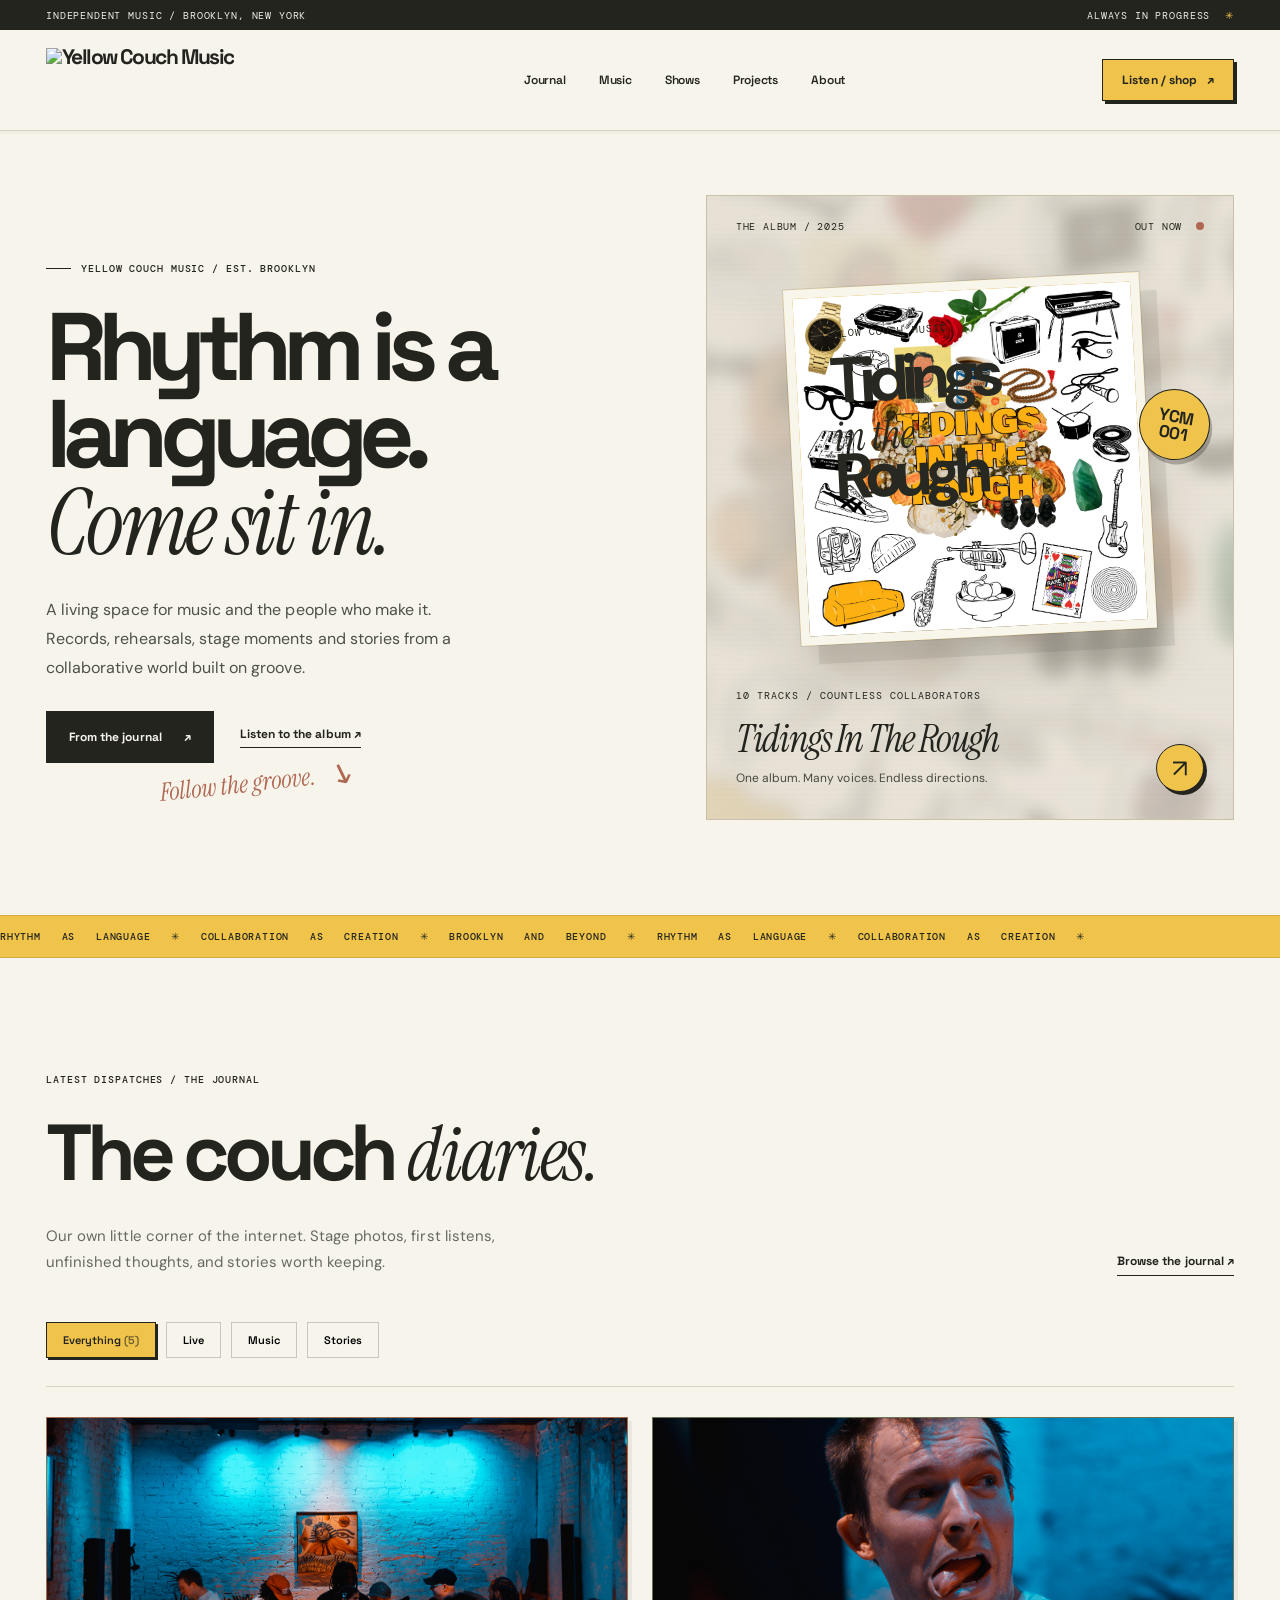
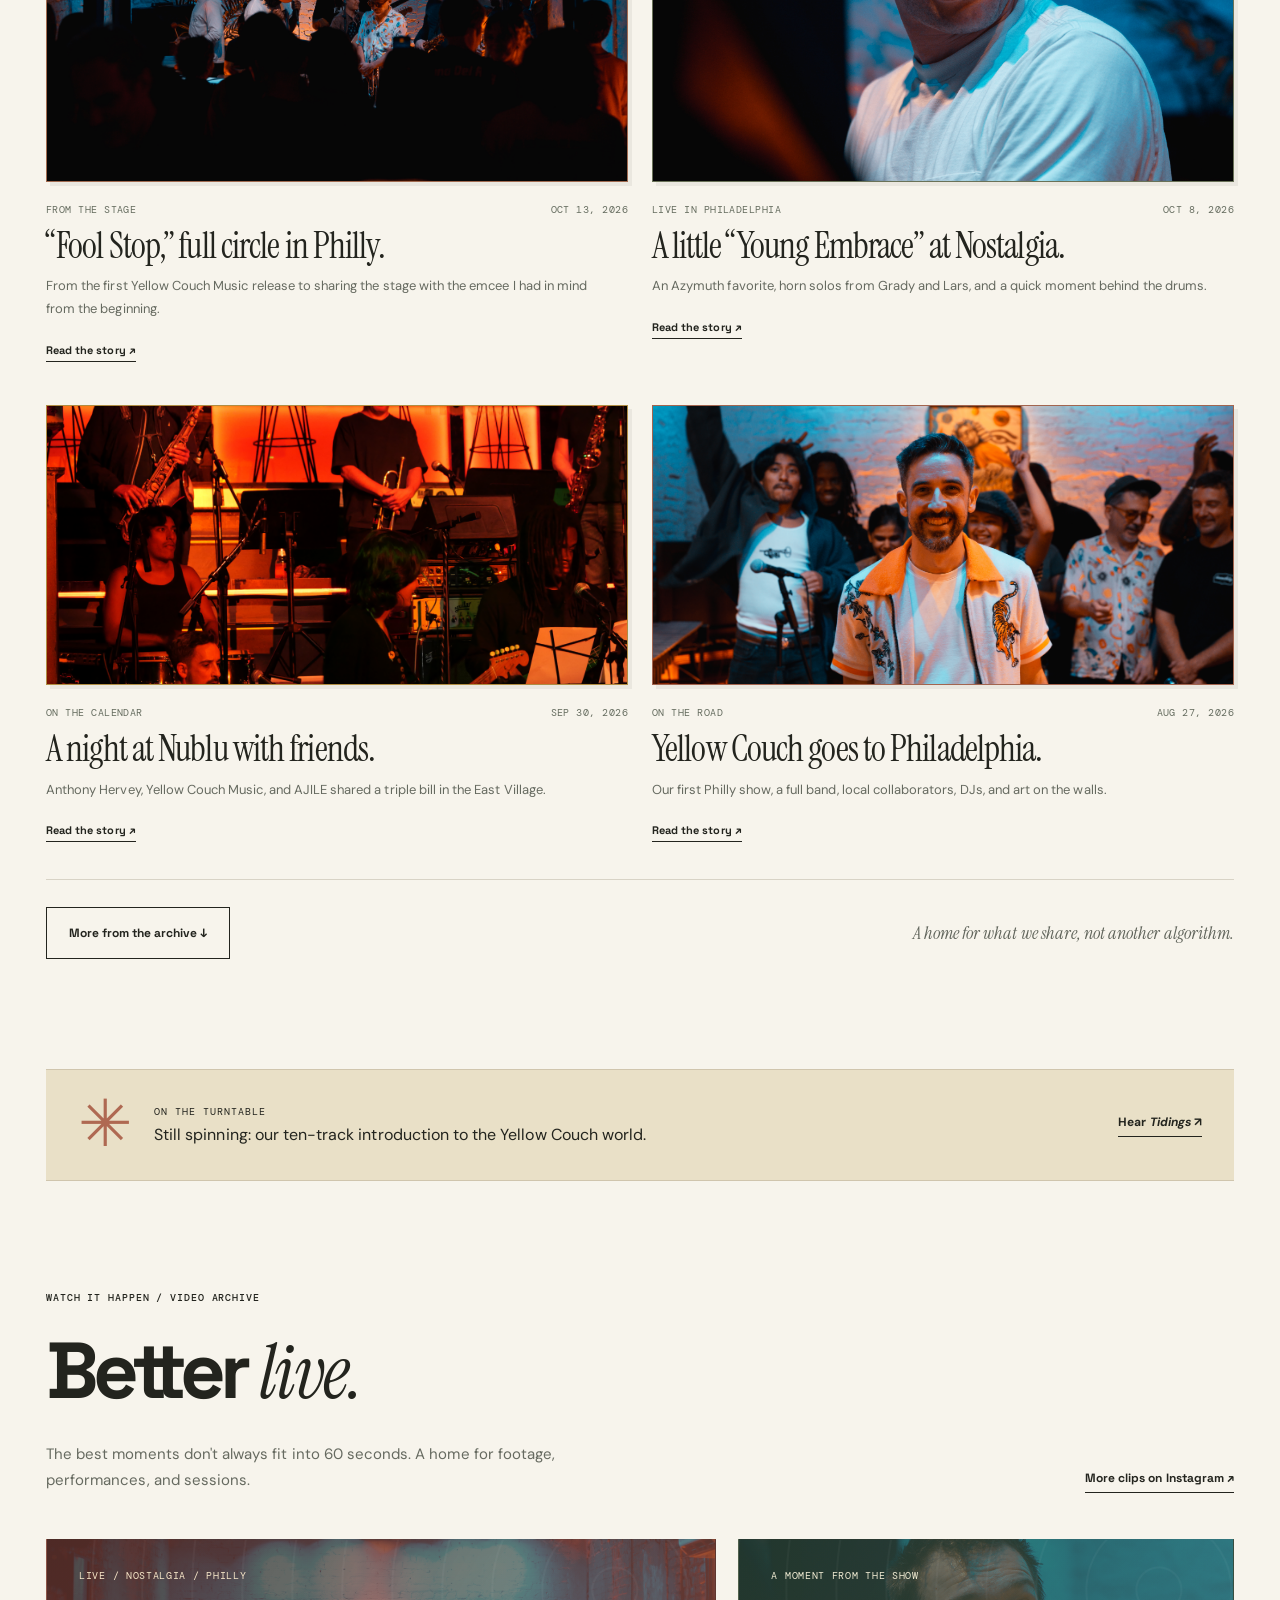
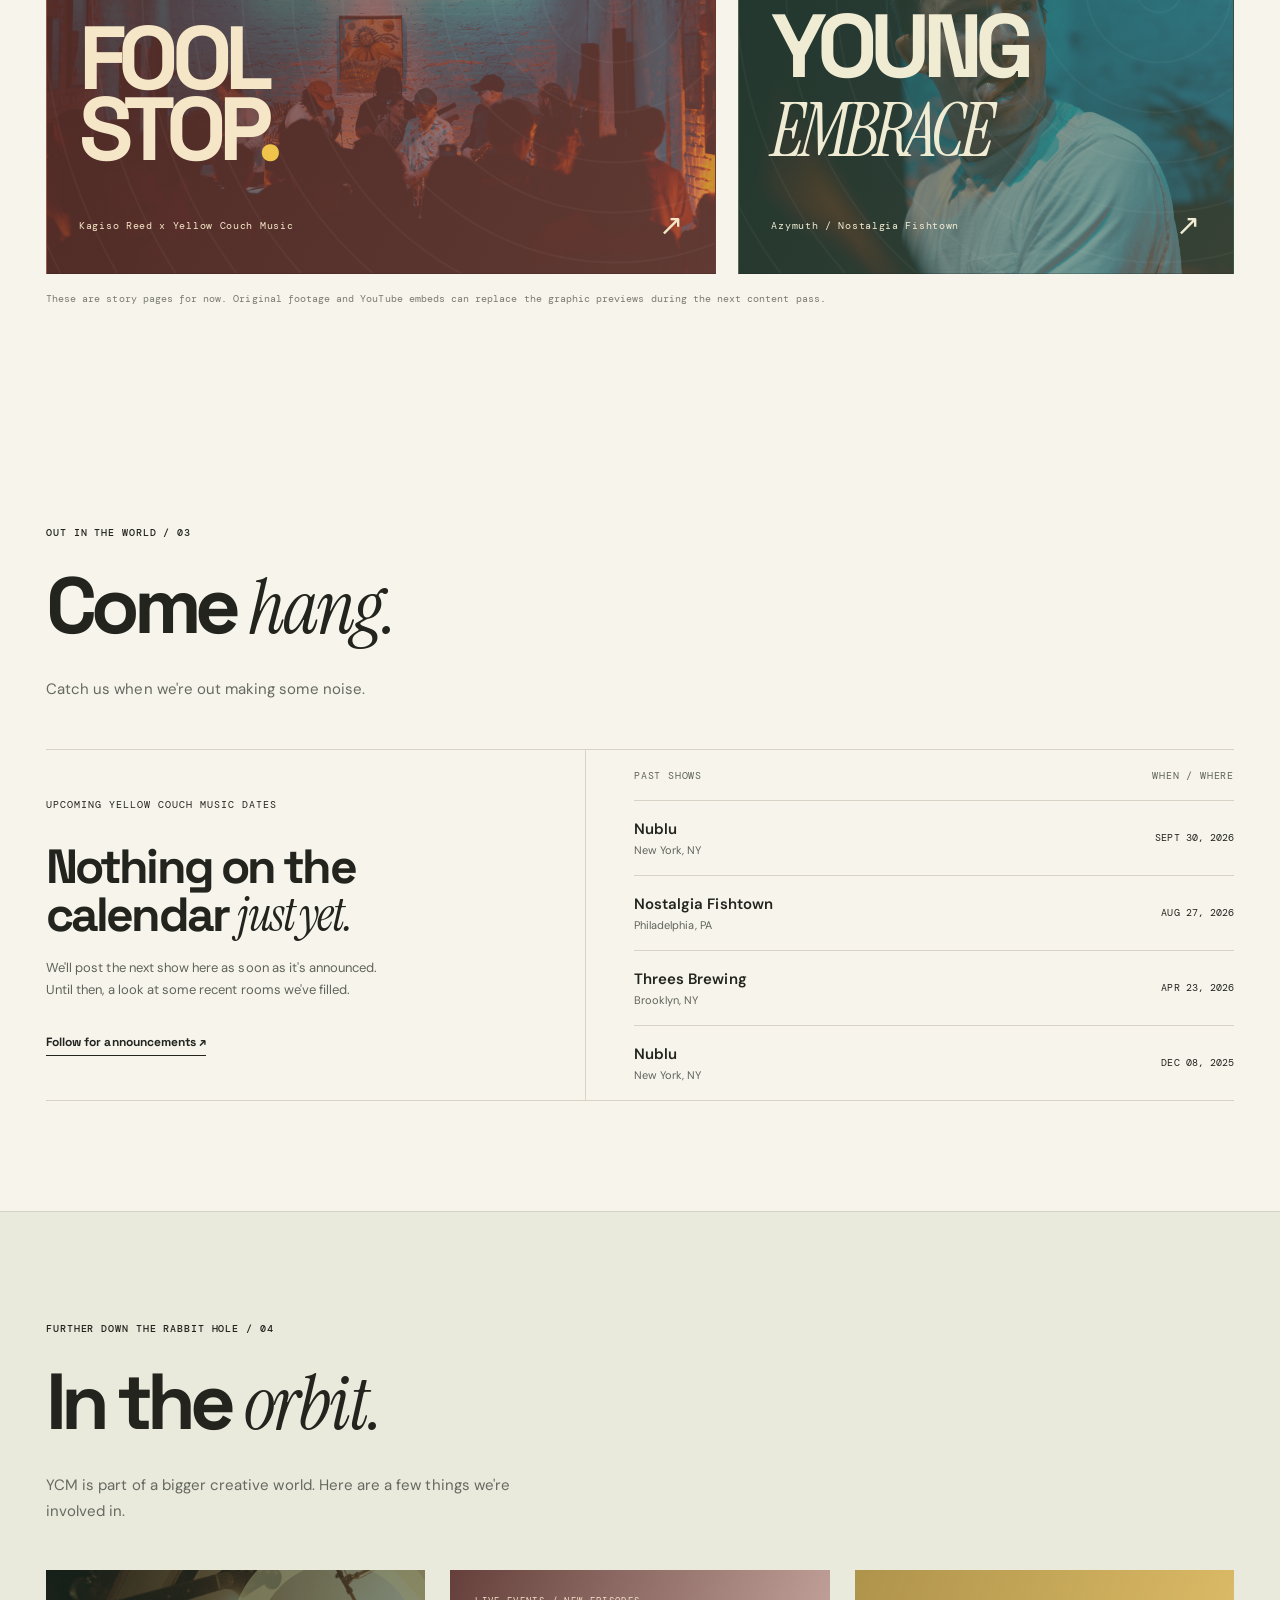
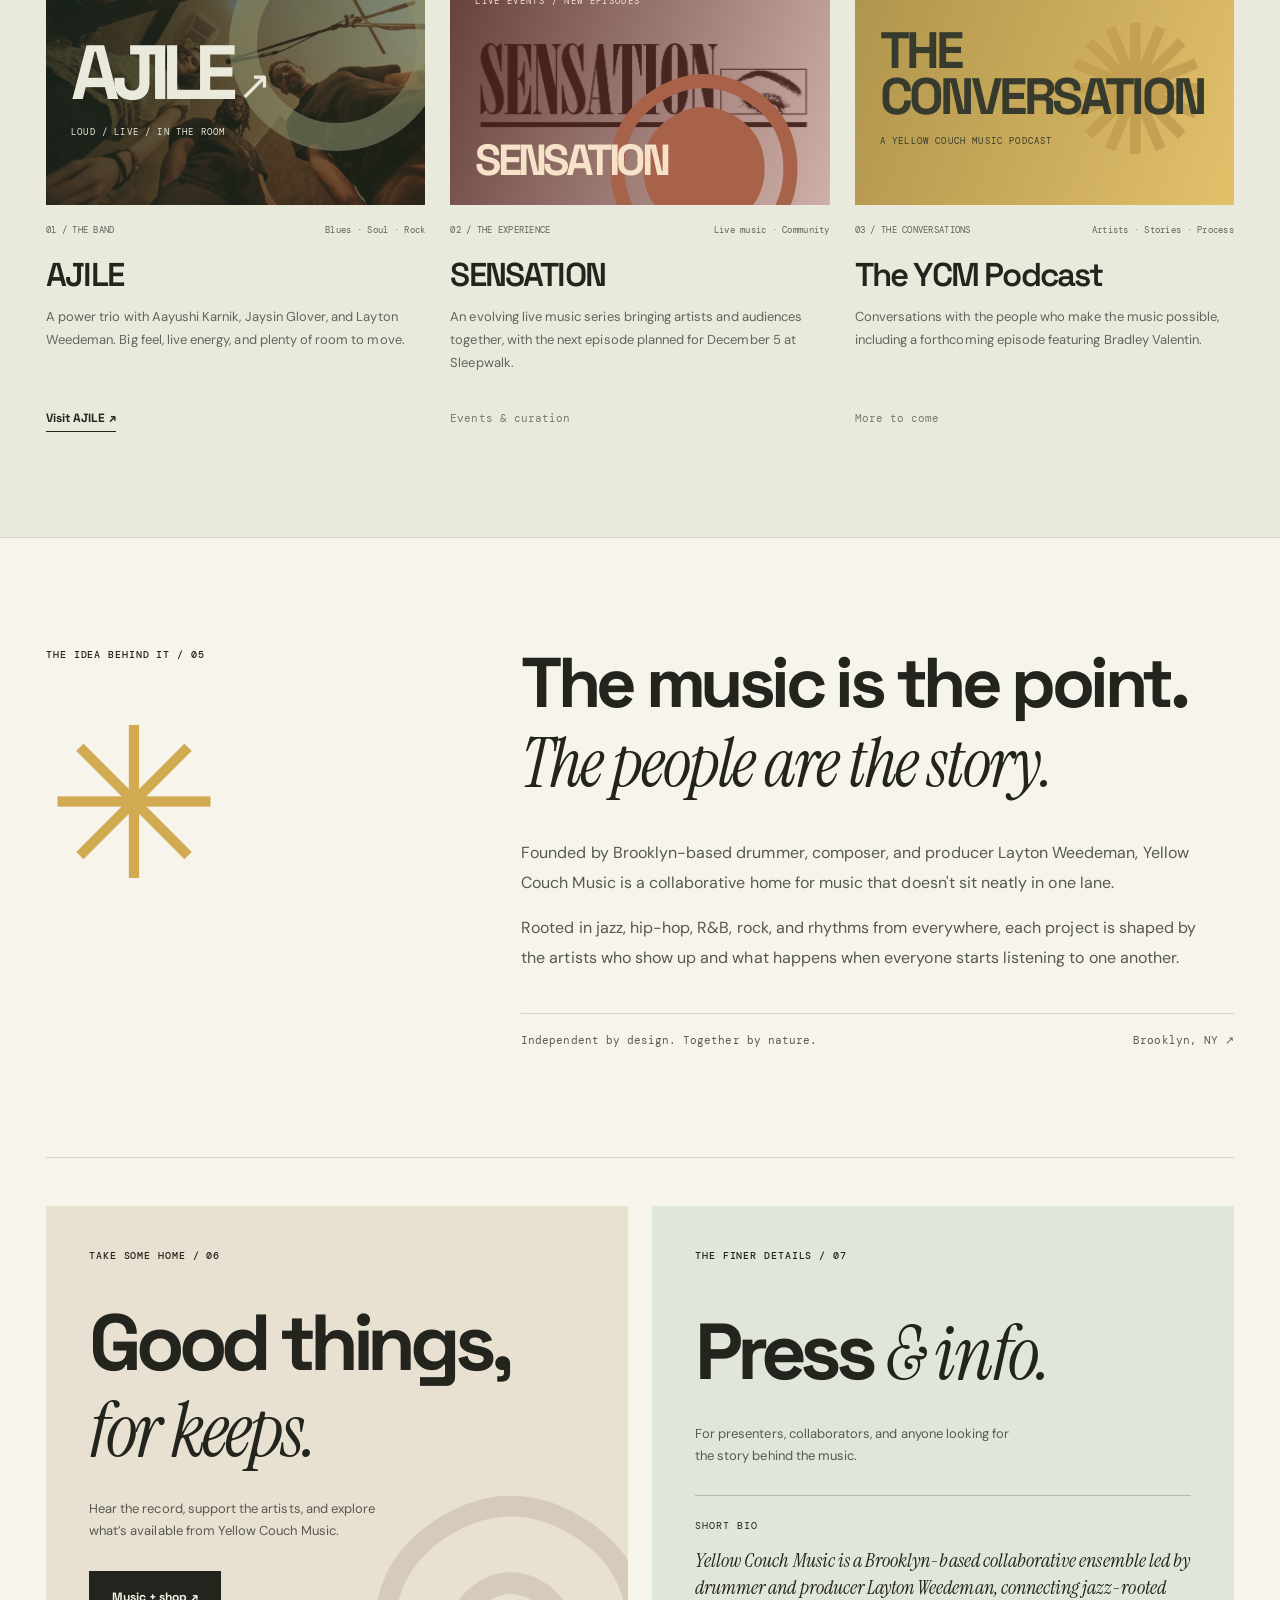
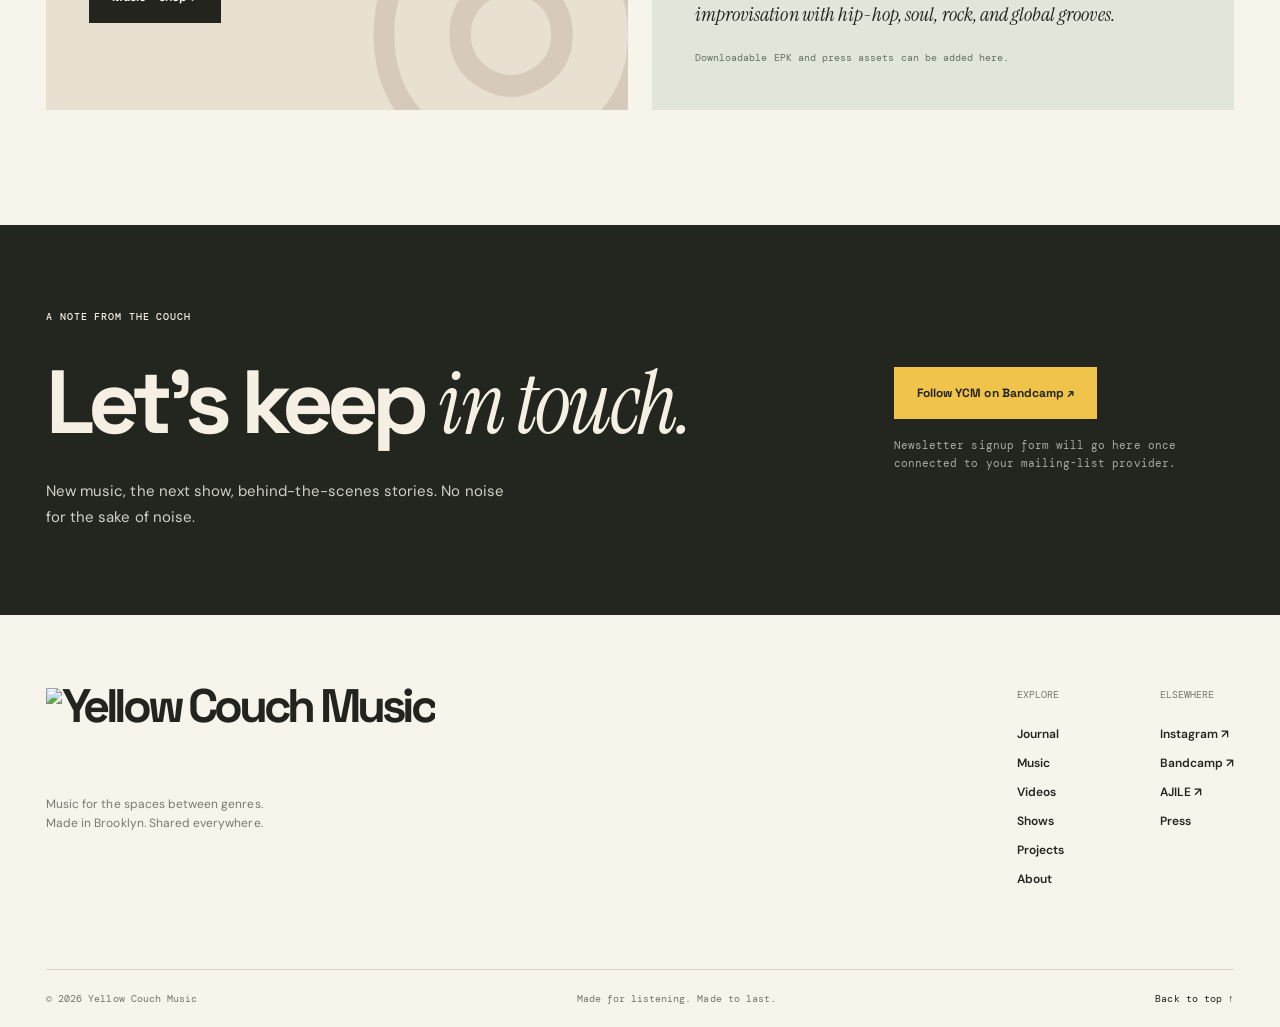
==== commit e52bc69b: "Add files via upload" ====
--- a/index.html
+++ b/index.html
@@ -20,7 +20,7 @@
   <a class="skip-link" href="#main">Skip to main content</a>
   <div class="site-topline"><span>Independent music / Brooklyn, New York</span><span>Always in progress <span class="topline-star" aria-hidden="true">✳</span></span></div>
   <header class="site-header" id="top">
-    <a href="index.html" class="wordmark" aria-label="Yellow Couch Music, home"><span class="mark-circle">Y</span><span>yellow couch<br><em>music</em></span></a>
+    <a href="index.html" class="wordmark" aria-label="Yellow Couch Music, home"><img src="assets/ycm-logo.png" alt="Yellow Couch Music" class="wordmark-logo"></a>
     <button class="nav-toggle" id="nav-toggle" type="button" aria-controls="primary-nav" aria-expanded="false">Menu <span aria-hidden="true">☰</span></button>
     <nav class="primary-nav" id="primary-nav" aria-label="Main navigation">
       <a href="#journal">Journal</a><a href="#music">Music</a><a href="#shows">Shows</a><a href="#projects">Projects</a><a href="#about">About</a>
@@ -66,6 +66,6 @@
     <section class="two-column-section shell" aria-label="Shop and press"><div class="mini-panel" id="store"><div class="eyebrow">Take some home / 06</div><h2>Good things,<br><em>for keeps.</em></h2><p>Hear the record, support the artists, and explore what’s available from Yellow Couch Music.</p><a href="https://yellowcouchmusic.bandcamp.com" target="_blank" rel="noopener noreferrer" class="button button-dark">Music + shop ↗</a><span class="panel-decoration" aria-hidden="true">◎</span></div><div class="mini-panel press-panel" id="press"><div class="eyebrow">The finer details / 07</div><h2>Press <em>&amp; info.</em></h2><p>For presenters, collaborators, and anyone looking for the story behind the music.</p><div class="press-bio"><span class="small-label">SHORT BIO</span><p>Yellow Couch Music is a Brooklyn-based collaborative ensemble led by drummer and producer Layton Weedeman, connecting jazz-rooted improvisation with hip-hop, soul, rock, and global grooves.</p></div><p class="panel-note">Downloadable EPK and press assets can be added here.</p></div></section>
     <section class="newsletter" id="newsletter"><div class="shell newsletter-content"><div><div class="eyebrow">A note from the couch</div><h2>Let's keep <em>in touch.</em></h2><p>New music, the next show, behind-the-scenes stories. No noise for the sake of noise.</p></div><div class="newsletter-action"><a class="button button-yellow" href="https://yellowcouchmusic.bandcamp.com" target="_blank" rel="noopener noreferrer">Follow YCM on Bandcamp ↗</a><span>Newsletter signup form will go here once connected to your mailing-list provider.</span></div></div></section>
   </main>
-  <footer class="site-footer shell"><div class="footer-main"><div><a href="index.html" class="footer-logo">yellow couch<br><em>music.</em></a><p>Music for the spaces between genres.<br>Made in Brooklyn. Shared everywhere.</p></div><div class="footer-links"><div><span>EXPLORE</span><a href="#journal">Journal</a><a href="#music">Music</a><a href="#videos">Videos</a><a href="#shows">Shows</a><a href="#projects">Projects</a><a href="#about">About</a></div><div><span>ELSEWHERE</span><a href="https://www.instagram.com/yellowcouchmusic/" target="_blank" rel="noopener noreferrer">Instagram ↗</a><a href="https://yellowcouchmusic.bandcamp.com/" target="_blank" rel="noopener noreferrer">Bandcamp ↗</a><a href="https://weareajile.com" target="_blank" rel="noopener noreferrer">AJILE ↗</a><a href="#press">Press</a></div></div></div><div class="footer-bottom"><span>© <span id="copyright-year">2026</span> Yellow Couch Music</span><span>Made for listening. Made to last.</span><a href="#top">Back to top ↑</a></div></footer>
+  <footer class="site-footer shell"><div class="footer-main"><div><a href="index.html" class="footer-logo" aria-label="Yellow Couch Music, home"><img src="assets/ycm-logo.png" alt="Yellow Couch Music"></a><p>Music for the spaces between genres.<br>Made in Brooklyn. Shared everywhere.</p></div><div class="footer-links"><div><span>EXPLORE</span><a href="#journal">Journal</a><a href="#music">Music</a><a href="#videos">Videos</a><a href="#shows">Shows</a><a href="#projects">Projects</a><a href="#about">About</a></div><div><span>ELSEWHERE</span><a href="https://www.instagram.com/yellowcouchmusic/" target="_blank" rel="noopener noreferrer">Instagram ↗</a><a href="https://yellowcouchmusic.bandcamp.com/" target="_blank" rel="noopener noreferrer">Bandcamp ↗</a><a href="https://weareajile.com" target="_blank" rel="noopener noreferrer">AJILE ↗</a><a href="#press">Press</a></div></div></div><div class="footer-bottom"><span>© <span id="copyright-year">2026</span> Yellow Couch Music</span><span>Made for listening. Made to last.</span><a href="#top">Back to top ↑</a></div></footer>
 </body>
 </html>
--- a/styles.css
+++ b/styles.css
@@ -1,4 +1,4 @@
-:root{--paper:#f5f1e8;--cream:#eee9dd;--ink:#262823;--muted:#666a60;--gold:#e4b44b;--rust:#be7356;--green:#6d7b65;--line:#d4d0c4;--font-ui:'DM Sans',sans-serif;--font-display:'Instrument Serif',Georgia,serif;--font-mono:'DM Mono',monospace}*{box-sizing:border-box}html{scroll-behavior:smooth}body{margin:0;background:var(--paper);color:var(--ink);font-family:var(--font-ui);font-size:15px;-webkit-font-smoothing:antialiased}a{color:inherit;text-decoration:none}button{font:inherit}img{max-width:100%}::selection{background:var(--gold);color:var(--ink)}.shell{width:min(1370px,calc(100% - 92px));margin:0 auto}.skip-link{position:absolute;left:10px;top:-60px;background:white;color:black;padding:12px;z-index:100}.skip-link:focus{top:10px}.site-topline{height:33px;display:flex;align-items:center;justify-content:space-between;background:var(--ink);color:#efede6;padding:0 46px;font:9px var(--font-mono);letter-spacing:.065em;text-transform:uppercase}.topline-star{color:var(--gold);margin-left:8px}.site-header{position:relative;z-index:20;background:var(--paper);padding:22px 46px;display:flex;align-items:center;justify-content:space-between;border-bottom:1px solid var(--line);gap:25px}.wordmark{display:flex;align-items:center;gap:11px;font-size:21px;letter-spacing:-.075em;line-height:.81;font-weight:700;min-width:221px}.wordmark em{font-family:var(--font-display);font-size:31px;letter-spacing:-.03em;font-weight:400}.mark-circle{width:47px;height:47px;display:grid;place-items:center;border:1.7px solid var(--ink);border-radius:50%;background:var(--gold);font:italic 37px var(--font-display);transform:rotate(-11deg);flex:none}.primary-nav{display:flex;align-items:center;gap:clamp(17px,2.6vw,44px)}.primary-nav a,.post-nav a{font-size:12px;font-weight:600;transition:opacity .2s}.primary-nav a:hover,.post-nav a:hover{opacity:.52}.header-action{background:var(--ink);color:white;padding:12px 19px;font-size:11px;font-weight:600;white-space:nowrap}.header-action span{color:var(--gold);margin-left:7px}.nav-toggle{display:none}.hero{display:grid;grid-template-columns:1.05fr .95fr;gap:min(5vw,75px);min-height:700px;padding-top:65px;padding-bottom:74px}.hero-copy{padding-top:70px;position:relative}.eyebrow{display:flex;align-items:center;gap:10px;text-transform:uppercase;letter-spacing:.14em;font-size:10px;font-family:var(--font-mono);font-weight:500}.eyebrow-line{height:1px;width:25px;background:currentColor}.hero h1{font-size:clamp(63px,7vw,116px);font-weight:500;letter-spacing:-.07em;line-height:.90;margin:33px 0}.hero h1 em,.section h2 em,.mini-panel h2 em,.about-copy h2 em,.newsletter h2 em,.next-show h3 em{font-family:var(--font-display);font-weight:400;letter-spacing:-.045em}.hero-copy>p{font-size:16px;line-height:1.8;color:#4e514a;max-width:455px}.hero-buttons{display:flex;align-items:center;flex-wrap:wrap;gap:30px;margin-top:29px}.button{display:inline-flex;align-items:center;justify-content:space-between;gap:22px;border:1px solid transparent;padding:16px 22px;font-size:12px;font-weight:700;cursor:pointer;transition:transform .2s,background .2s;min-height:50px}.button:hover{transform:translateY(-2px)}.button-dark{background:var(--ink);color:white}.button-outline{background:transparent;color:var(--ink);border-color:var(--ink)}.button-yellow{background:var(--gold);color:var(--ink)}.text-link{font-size:12px;font-weight:700;border-bottom:1px solid currentColor;padding-bottom:5px}.handwritten-note{font:italic 22px var(--font-display);position:absolute;left:36%;bottom:5px;transform:rotate(-5deg);color:var(--rust)}.handwritten-note span{display:inline-block;transform:rotate(17deg);font-size:31px;margin-left:8px}.album-spotlight{position:relative;background:#e6dfcf;border:1px solid #dbd4c4;overflow:hidden;padding:22px 29px 28px;min-height:620px;display:flex;flex-direction:column;justify-content:space-between;isolation:isolate}.album-spotlight:before{content:'';position:absolute;inset:0;background:radial-gradient(circle at 84% 22%,#eee4bc 0%,transparent 42%),repeating-linear-gradient(130deg,transparent,transparent 9px,#c5bba322 10px);z-index:-2}.album-background-lettering{position:absolute;bottom:145px;left:-25px;font-size:clamp(92px,13vw,200px);font-weight:700;letter-spacing:-.12em;color:#d9cfb9;z-index:-1;transform:rotate(-90deg);transform-origin:left bottom;pointer-events:none}.album-topline{display:flex;justify-content:space-between;align-items:center;font:10px var(--font-mono);letter-spacing:.08em}.release-dot{display:inline-block;width:8px;height:8px;border-radius:50%;background:var(--rust);margin-left:7px}.record-art{position:relative;aspect-ratio:1;width:min(77%,440px);align-self:center;margin:30px auto;box-shadow:14px 17px 1px #29261f15,0 23px 40px #25221e20;background:var(--gold);transform:rotate(-2deg)}.record-art img{position:absolute;inset:0;width:100%;height:100%;object-fit:cover}.record-art img{display:none}.record-art img.image-loaded{display:block}.record-fallback{position:absolute;inset:0;overflow:hidden;background:linear-gradient(135deg,#e2ad48 0%,#d7a14d 36%,#9c765d 100%);color:#272821;padding:25px}.record-fallback:before{content:'';position:absolute;inset:-20%;background:repeating-radial-gradient(ellipse at 68% 14%,transparent 0 31px,#efe0b131 32px,#efe0b131 34px,transparent 35px 59px);opacity:.7}.record-fallback:after{content:'';position:absolute;bottom:-80px;left:-65px;width:330px;height:200px;border-radius:50%;background:#6e7763;filter:blur(3px);transform:rotate(-30deg)}.art-small{position:relative;z-index:1;font:10px var(--font-mono);letter-spacing:.11em}.art-title{position:absolute;top:18%;left:10%;z-index:1;font-size:clamp(46px,5vw,88px);line-height:.75;letter-spacing:-.095em;font-weight:700}.art-title em{font-family:var(--font-display);font-size:.64em;font-weight:400;letter-spacing:-.02em}.album-bottom{display:flex;gap:18px;align-items:end;justify-content:space-between;position:relative}.small-label{font:10px var(--font-mono);letter-spacing:.1em;text-transform:uppercase}.album-bottom h2{font:italic 38px var(--font-display);margin:10px 0 3px;letter-spacing:-.03em}.album-bottom p{font-size:11px;margin:5px 0;color:#53554a}.album-arrow{display:grid;place-items:center;width:48px;height:48px;border:1px solid var(--ink);border-radius:50%;font-size:25px;transition:background .2s}.album-arrow:hover{background:var(--gold)}.marquee-bar{overflow:hidden;background:var(--gold);border-top:1px solid #caa148;border-bottom:1px solid #caa148;height:44px;display:flex;align-items:center;white-space:nowrap;font:10px var(--font-mono);letter-spacing:.23em}.marquee-bar span{display:block;word-spacing:14px;animation:marquee 45s linear infinite}@keyframes marquee{to{transform:translateX(-23%)}}.section{padding-top:110px;padding-bottom:110px;scroll-margin-top:45px}.section-heading{display:flex;justify-content:space-between;align-items:end;gap:25px;margin-bottom:42px}.section-heading h2,.mini-panel h2,.newsletter h2{font-size:clamp(54px,6vw,88px);font-weight:500;letter-spacing:-.075em;line-height:.96;margin:19px 0}.section-heading p{max-width:470px;color:#666a60;line-height:1.75;margin:16px 0 0}.section-link{font-size:12px;font-weight:700;border-bottom:1px solid;padding-bottom:6px;white-space:nowrap}.journal-filters{display:flex;gap:9px;padding-bottom:28px;flex-wrap:wrap}.filter{background:transparent;border:1px solid #c9c7bd;padding:10px 17px;font-size:11px;cursor:pointer;border-radius:30px;transition:background .2s}.filter.active,.filter:hover{background:var(--ink);color:white;border-color:var(--ink)}.filter span{opacity:.65}.journal-grid{display:grid;grid-template-columns:repeat(12,minmax(0,1fr));gap:28px}.journal-card{grid-column:span 4;min-width:0}.journal-card-featured{grid-column:span 6}.journal-card:nth-child(2){grid-column:span 6}.journal-card:nth-child(n+3){grid-column:span 4}.journal-card:nth-child(3),.journal-card:nth-child(4){grid-column:span 6}.post-link{display:block;height:100%}.post-media{height:280px;position:relative;overflow:hidden;isolation:isolate;background:var(--green)}.journal-card-featured .post-media,.journal-card:nth-child(2) .post-media{height:365px}.post-media img{position:absolute;inset:0;width:100%;height:100%;object-fit:cover;z-index:3}.post-media:before,.post-media:after{content:'';position:absolute;z-index:0;pointer-events:none}.post-media:before{width:100%;height:100%;background:repeating-radial-gradient(ellipse at 100% 0%,transparent 0 25px,#e8dbc444 26px 28px,transparent 29px 55px);opacity:.8}.post-media:after{width:200px;height:200px;border:40px solid #fff4;border-radius:50%;right:-100px;bottom:-100px}.media-fool{background:#b47657}.media-philly{background:#747e60}.media-nublu{background:#c59d47}.media-nostalgia{background:#b66f55}.media-album{background:#c6aa57}.media-caption{position:absolute;z-index:2;bottom:26px;left:27px;font-weight:700;font-size:clamp(48px,6vw,90px);line-height:.87;letter-spacing:-.09em;white-space:pre-line;color:#f2e7c9;max-width:90%;mix-blend-mode:normal}.media-corner{position:absolute;z-index:2;top:24px;left:28px;font:10px var(--font-mono);letter-spacing:.08em;color:#fbf2de}.post-copy{padding:22px 0 8px}.post-meta{display:flex;gap:15px;align-items:center;justify-content:space-between;color:#6c6d63;font:10px var(--font-mono);text-transform:uppercase;letter-spacing:.045em}.post-copy h3{font:500 clamp(25px,2.35vw,35px)/1.08 var(--font-display);letter-spacing:-.012em;margin:19px 0 11px}.post-copy p{font-size:13px;line-height:1.65;color:#666a60;max-width:560px;margin:0 0 18px}.post-read{font-size:11px;font-weight:700;padding-bottom:4px;border-bottom:1px solid var(--ink)}.post-link:hover .post-media{filter:saturate(1.11)}.journal-bottom{border-top:1px solid var(--line);padding-top:27px;margin-top:32px;display:flex;align-items:center;justify-content:space-between;gap:18px}.journal-bottom span{font:italic 18px var(--font-display);color:var(--muted)}[hidden]{display:none!important}.feature-strip{background:#e9e0cb;padding:32px;display:flex;align-items:center;gap:22px}.feature-strip-star{font-size:65px;line-height:.7;color:#8f8f6b}.feature-strip p{font-size:16px;margin:0;flex:1}.feature-strip p span{font:10px var(--font-mono);letter-spacing:.1em;display:block;margin-bottom:6px;text-transform:uppercase}.feature-strip a{font-size:12px;font-weight:700;border-bottom:1px solid;padding-bottom:6px;white-space:nowrap}.shows-layout{display:grid;grid-template-columns:1fr 1.2fr;border-top:1px solid var(--line);border-bottom:1px solid var(--line)}.next-show{padding:43px 44px 46px 0;border-right:1px solid var(--line)}.next-show h3{font:500 48px/1 var(--font-ui);letter-spacing:-.06em;max-width:390px;margin:30px 0 18px}.next-show p{color:var(--muted);line-height:1.7;max-width:340px;font-size:13px;margin-bottom:30px}.past-shows{padding:10px 0 0 48px}.show-row{border-bottom:1px solid var(--line);padding:18px 0;display:grid;grid-template-columns:1fr auto;gap:20px;align-items:center}.show-row:last-child{border:0}.show-row span:first-child{min-width:0}.show-row strong{font-size:15px;font-weight:600;display:block}.show-row small{font-size:11px;color:var(--muted);display:block;margin-top:4px}.show-row>span:last-child{font:10px var(--font-mono);white-space:nowrap}.show-row.show-header{font:10px var(--font-mono);letter-spacing:.08em;color:var(--muted);padding-top:9px}.projects-area{background:#e7e6d9}.project-grid{display:grid;grid-template-columns:repeat(3,minmax(0,1fr));gap:25px}.project-art{height:235px;position:relative;overflow:hidden;padding:25px;display:flex;justify-content:center;flex-direction:column}.project-art-ajile{background:#2e342a;color:#e9e9dc}.project-art-ajile:before{content:'';position:absolute;width:160px;height:160px;border:28px solid #8c916c;right:-20px;top:-35px;border-radius:50%;opacity:.55}.project-art-word{position:relative;z-index:2;font-weight:700;font-size:clamp(59px,6vw,95px);letter-spacing:-.11em;line-height:.9}.project-art-word span{font:40px var(--font-display);margin-left:8px}.project-art-sub{font:9px var(--font-mono);letter-spacing:.13em;margin-top:15px}.project-art-sensation{background:#bc765f;color:#f6e2c8;justify-content:space-between}.project-art-label{font:9px var(--font-mono);letter-spacing:.15em;z-index:1}.project-art-condensed{font-size:clamp(32px,3.4vw,63px);letter-spacing:-.085em;z-index:1}.project-tv{position:absolute;right:5%;bottom:-28%;font-size:245px;color:#a86249;line-height:1}.project-art-podcast{background:#d9bb67;color:#373b2e}.podcast-mic{position:absolute;right:23px;top:5px;font-size:180px;color:#c4a052}.project-art-podcast .project-art-word{font-size:clamp(32px,4vw,59px);letter-spacing:-.07em}.project-meta{display:flex;justify-content:space-between;gap:6px;color:var(--muted);font:9px var(--font-mono);padding-top:19px;letter-spacing:.03em}.project-card h3{font:500 37px var(--font-display);margin:18px 0 9px}.project-card p{font-size:12px;line-height:1.7;color:#62645d;max-width:365px;margin:0 0 19px;min-height:83px}.project-footnote{font:11px var(--font-mono);color:#797b70}.about-section{display:grid;grid-template-columns:1fr 2fr;gap:10%;border-bottom:1px solid var(--line)}.about-symbol{font-size:210px;line-height:1.1;color:#dcc08a;margin-top:30px}.about-copy h2{font-size:clamp(45px,5.2vw,74px);font-weight:500;line-height:1.07;letter-spacing:-.07em;margin:0 0 31px}.about-copy>p{font-size:16px;line-height:1.9;max-width:700px;color:#55594f}.about-signoff{display:flex;justify-content:space-between;gap:15px;border-top:1px solid var(--line);margin-top:40px;padding-top:19px;font:11px var(--font-mono);color:#575b53}.two-column-section{display:grid;grid-template-columns:1fr 1fr;gap:24px;padding-top:48px;padding-bottom:115px}.mini-panel{background:#e2dbcc;padding:43px 43px 46px;position:relative;min-height:440px;overflow:hidden}.mini-panel h2{font-size:68px;margin:42px 0 18px}.mini-panel>p{line-height:1.7;max-width:320px;color:#585950;font-size:13px;margin-bottom:28px}.panel-decoration{position:absolute;right:-40px;bottom:-130px;font-size:360px;color:#d6cbbb;pointer-events:none}.mini-panel>.button{position:relative;z-index:1}.press-panel{background:#dce0d2}.press-panel h2{margin-bottom:20px}.press-bio{border-top:1px solid #b3bcae;padding-top:18px;max-width:540px}.press-bio p{font:italic 20px/1.35 var(--font-display);margin:13px 0}.press-panel .panel-note{font:10px var(--font-mono);color:#667060;margin:23px 0 0}.newsletter{background:var(--ink);color:#f5f0e3;padding:85px 0}.newsletter-content{display:flex;justify-content:space-between;align-items:center;gap:70px}.newsletter h2{font-size:85px;margin:25px 0 18px}.newsletter p{color:#d2d1c6;line-height:1.75;max-width:475px;margin:0}.newsletter-action{display:flex;flex-direction:column;align-items:start;gap:18px;max-width:340px}.newsletter-action span{font:11px/1.6 var(--font-mono);color:#aaa99f}.site-footer{padding-top:73px;padding-bottom:22px}.footer-main{display:flex;justify-content:space-between;gap:45px;padding-bottom:82px}.footer-logo{font-size:46px;font-weight:700;line-height:.78;letter-spacing:-.09em}.footer-logo em{font:italic 67px var(--font-display);letter-spacing:-.055em}.footer-main p{line-height:1.6;color:#77796f;font-size:12px;margin-top:35px}.footer-links{display:flex;gap:95px}.footer-links>div{display:flex;flex-direction:column;gap:13px}.footer-links span{font:10px var(--font-mono);color:#77796f;margin-bottom:12px}.footer-links a{font-size:12px;font-weight:600}.footer-links a:hover{text-decoration:underline}.footer-bottom{border-top:1px solid var(--line);display:flex;justify-content:space-between;gap:12px;align-items:center;padding-top:22px;font:10px var(--font-mono);color:#74766c}.footer-bottom a{color:var(--ink)}.article-shell{width:min(850px,calc(100% - 48px));margin:0 auto;padding:85px 0 115px;min-height:60vh}.post-page-kicker{display:flex;justify-content:space-between;font:11px var(--font-mono);text-transform:uppercase;letter-spacing:.07em;border-bottom:1px solid var(--line);padding-bottom:20px}.article-shell h1{font:500 clamp(65px,8vw,112px)/.93 var(--font-display);letter-spacing:-.045em;margin:50px 0 24px}.post-deck{font-size:19px;color:var(--muted);line-height:1.5;max-width:650px;margin-bottom:37px}.article-shell .post-media{height:min(570px,60vw)}.article-shell .media-caption{font-size:clamp(80px,10vw,140px)}.article-body{max-width:640px;margin:58px auto 90px}.article-body p{font-size:18px;line-height:1.85;margin:0 0 28px}.article-body .button{margin-top:10px}.article-end{border-top:1px solid var(--line);padding-top:23px;display:flex;justify-content:space-between;gap:15px;font-size:12px;font-weight:600}.post-nav{display:flex;gap:35px}.simple-footer{padding-top:0}@media (max-width:1050px){.shell{width:min(1370px,calc(100% - 56px))}.site-topline{padding:0 28px}.site-header{padding:18px 28px}.primary-nav{gap:16px}.wordmark{min-width:180px}.hero{gap:28px;min-height:auto;padding-top:45px}.hero-copy{padding-top:56px}.hero h1{font-size:clamp(56px,7.3vw,90px)}.album-spotlight{min-height:560px}.record-art{width:87%}.art-title{font-size:clamp(42px,6vw,73px)}.project-grid{gap:16px}.project-art{height:205px}.project-card p{min-height:114px}.newsletter h2{font-size:65px}}@media (max-width:760px){.site-topline{padding:0 18px;font-size:8px}.site-topline span:last-child{display:none}.site-header{padding:15px 19px;gap:10px}.wordmark{min-width:auto;font-size:18px}.wordmark em{font-size:26px}.mark-circle{width:39px;height:39px;font-size:29px}.nav-toggle{display:inline-flex;align-items:center;gap:8px;margin-left:auto;background:none;border:0;padding:10px;font-size:11px;font-weight:700;cursor:pointer}.primary-nav{display:none;position:absolute;top:100%;left:0;right:0;background:var(--paper);padding:20px 23px 30px;border-bottom:1px solid var(--line);box-shadow:0 15px 20px #29272015;flex-direction:column;align-items:flex-start;gap:19px}.primary-nav.nav-open{display:flex}.primary-nav a{font-size:17px}.header-action{display:none}.post-nav{gap:14px}.post-nav a{font-size:10px}.shell{width:calc(100% - 38px)}.hero{grid-template-columns:1fr;gap:45px;padding-top:20px;padding-bottom:50px}.hero-copy{padding-top:45px}.hero h1{font-size:clamp(66px,11vw,92px);margin:26px 0}.hero-copy>p{font-size:15px}.handwritten-note{display:none}.album-spotlight{min-height:auto;padding:22px}.record-art{width:73%;max-width:370px}.album-bottom h2{font-size:33px}.marquee-bar{height:38px}.section{padding-top:76px;padding-bottom:76px}.section-heading{align-items:start;flex-direction:column;gap:15px}.section-heading h2{font-size:65px}.journal-grid{gap:32px 14px}.journal-card,.journal-card-featured,.journal-card:nth-child(2),.journal-card:nth-child(n+3),.journal-card:nth-child(3),.journal-card:nth-child(4){grid-column:span 6}.journal-card-featured .post-media,.journal-card:nth-child(2) .post-media,.post-media{height:240px}.media-caption{font-size:48px;left:15px;bottom:20px}.media-corner{top:15px;left:15px;font-size:8px}.post-meta{font-size:9px;flex-wrap:wrap}.post-copy h3{font-size:26px}.post-copy p{font-size:12px}.feature-strip{padding:25px 18px;gap:10px}.feature-strip-star{font-size:48px}.feature-strip p{font-size:12px}.feature-strip a{font-size:11px}.shows-layout{grid-template-columns:1fr}.next-show{border-right:0;border-bottom:1px solid var(--line);padding:40px 0}.next-show h3{font-size:44px}.past-shows{padding:12px 0}.project-grid{grid-template-columns:1fr;gap:38px}.project-card p{min-height:0}.project-art{height:245px}.project-art-word{font-size:95px}.project-art-condensed{font-size:65px}.project-art-podcast .project-art-word{font-size:60px}.about-section{grid-template-columns:1fr;gap:30px}.about-symbol{display:none}.about-copy h2{font-size:58px}.two-column-section{grid-template-columns:1fr;padding-bottom:75px}.mini-panel{min-height:390px;padding:32px}.mini-panel h2{font-size:59px}.newsletter{padding:70px 0}.newsletter-content{flex-direction:column;align-items:stretch;gap:35px}.newsletter h2{font-size:70px}.footer-main{flex-direction:column;gap:48px;padding-bottom:70px}.footer-links{gap:80px}.footer-bottom{flex-wrap:wrap}.article-shell{padding-top:55px}.article-shell h1{font-size:75px}.article-shell .post-media{height:390px}.article-shell .media-caption{font-size:85px}.article-body{margin:35px auto 55px}.article-body p{font-size:16px}.article-end{flex-direction:column}}@media(max-width:420px){.hero h1{font-size:62px}.hero-buttons{gap:22px}.album-topline{font-size:9px}.record-art{width:82%}.art-title{font-size:50px}.section-heading h2{font-size:57px}.journal-grid{display:block}.journal-card{margin-bottom:38px}.journal-card-featured .post-media,.journal-card:nth-child(2) .post-media,.post-media{height:260px}.post-copy h3{font-size:31px}.journal-bottom{align-items:flex-start;flex-direction:column}.feature-strip{flex-wrap:wrap}.feature-strip a{margin-left:54px}.project-art{height:225px}.footer-links{gap:55px}.article-shell h1{font-size:59px}.article-shell .post-media{height:290px}.article-shell .media-caption{font-size:67px}}@media(prefers-reduced-motion:reduce){html{scroll-behavior:auto}.marquee-bar span{animation:none}.button{transition:none}}
+:root{--paper:#f5f1e8;--cream:#eee9dd;--ink:#262823;--muted:#666a60;--gold:#fcb306;--rust:#be7356;--green:#6d7b65;--line:#d4d0c4;--font-ui:'DM Sans',sans-serif;--font-display:'Instrument Serif',Georgia,serif;--font-mono:'DM Mono',monospace}*{box-sizing:border-box}html{scroll-behavior:smooth}body{margin:0;background:var(--paper);color:var(--ink);font-family:var(--font-ui);font-size:15px;-webkit-font-smoothing:antialiased}a{color:inherit;text-decoration:none}button{font:inherit}img{max-width:100%}::selection{background:var(--gold);color:var(--ink)}.shell{width:min(1370px,calc(100% - 92px));margin:0 auto}.skip-link{position:absolute;left:10px;top:-60px;background:white;color:black;padding:12px;z-index:100}.skip-link:focus{top:10px}.site-topline{height:33px;display:flex;align-items:center;justify-content:space-between;background:var(--ink);color:#efede6;padding:0 46px;font:9px var(--font-mono);letter-spacing:.065em;text-transform:uppercase}.topline-star{color:var(--gold);margin-left:8px}.site-header{position:relative;z-index:20;background:var(--paper);padding:22px 46px;display:flex;align-items:center;justify-content:space-between;border-bottom:1px solid var(--line);gap:25px}.wordmark{display:flex;align-items:center;min-width:221px}.wordmark-logo{display:block;height:64px;width:auto;object-fit:contain}.footer-logo{display:inline-flex;align-items:center}.footer-logo img{display:block;height:72px;width:auto;object-fit:contain}.primary-nav{display:flex;align-items:center;gap:clamp(17px,2.6vw,44px)}.primary-nav a,.post-nav a{font-size:12px;font-weight:600;transition:opacity .2s}.primary-nav a:hover,.post-nav a:hover{opacity:.52}.header-action{background:var(--ink);color:white;padding:12px 19px;font-size:11px;font-weight:600;white-space:nowrap}.header-action span{color:var(--gold);margin-left:7px}.nav-toggle{display:none}.hero{display:grid;grid-template-columns:1.05fr .95fr;gap:min(5vw,75px);min-height:700px;padding-top:65px;padding-bottom:74px}.hero-copy{padding-top:70px;position:relative}.eyebrow{display:flex;align-items:center;gap:10px;text-transform:uppercase;letter-spacing:.14em;font-size:10px;font-family:var(--font-mono);font-weight:500}.eyebrow-line{height:1px;width:25px;background:currentColor}.hero h1{font-size:clamp(63px,7vw,116px);font-weight:500;letter-spacing:-.07em;line-height:.90;margin:33px 0}.hero h1 em,.section h2 em,.mini-panel h2 em,.about-copy h2 em,.newsletter h2 em,.next-show h3 em{font-family:var(--font-display);font-weight:400;letter-spacing:-.045em}.hero-copy>p{font-size:16px;line-height:1.8;color:#4e514a;max-width:455px}.hero-buttons{display:flex;align-items:center;flex-wrap:wrap;gap:30px;margin-top:29px}.button{display:inline-flex;align-items:center;justify-content:space-between;gap:22px;border:1px solid transparent;padding:16px 22px;font-size:12px;font-weight:700;cursor:pointer;transition:transform .2s,background .2s;min-height:50px}.button:hover{transform:translateY(-2px)}.button-dark{background:var(--ink);color:white}.button-outline{background:transparent;color:var(--ink);border-color:var(--ink)}.button-yellow{background:var(--gold);color:var(--ink)}.text-link{font-size:12px;font-weight:700;border-bottom:1px solid currentColor;padding-bottom:5px}.handwritten-note{font:italic 22px var(--font-display);position:absolute;left:36%;bottom:5px;transform:rotate(-5deg);color:var(--rust)}.handwritten-note span{display:inline-block;transform:rotate(17deg);font-size:31px;margin-left:8px}.album-spotlight{position:relative;background:#e6dfcf;border:1px solid #dbd4c4;overflow:hidden;padding:22px 29px 28px;min-height:620px;display:flex;flex-direction:column;justify-content:space-between;isolation:isolate}.album-spotlight:before{content:'';position:absolute;inset:0;background:radial-gradient(circle at 84% 22%,#eee4bc 0%,transparent 42%),repeating-linear-gradient(130deg,transparent,transparent 9px,#c5bba322 10px);z-index:-2}.album-background-lettering{position:absolute;bottom:145px;left:-25px;font-size:clamp(92px,13vw,200px);font-weight:700;letter-spacing:-.12em;color:#d9cfb9;z-index:-1;transform:rotate(-90deg);transform-origin:left bottom;pointer-events:none}.album-topline{display:flex;justify-content:space-between;align-items:center;font:10px var(--font-mono);letter-spacing:.08em}.release-dot{display:inline-block;width:8px;height:8px;border-radius:50%;background:var(--rust);margin-left:7px}.record-art{position:relative;aspect-ratio:1;width:min(77%,440px);align-self:center;margin:30px auto;box-shadow:14px 17px 1px #29261f15,0 23px 40px #25221e20;background:var(--gold);transform:rotate(-2deg)}.record-art img{position:absolute;inset:0;width:100%;height:100%;object-fit:cover}.record-art img{display:none}.record-art img.image-loaded{display:block}.record-fallback{position:absolute;inset:0;overflow:hidden;background:linear-gradient(135deg,#e2ad48 0%,#d7a14d 36%,#9c765d 100%);color:#272821;padding:25px}.record-fallback:before{content:'';position:absolute;inset:-20%;background:repeating-radial-gradient(ellipse at 68% 14%,transparent 0 31px,#efe0b131 32px,#efe0b131 34px,transparent 35px 59px);opacity:.7}.record-fallback:after{content:'';position:absolute;bottom:-80px;left:-65px;width:330px;height:200px;border-radius:50%;background:#6e7763;filter:blur(3px);transform:rotate(-30deg)}.art-small{position:relative;z-index:1;font:10px var(--font-mono);letter-spacing:.11em}.art-title{position:absolute;top:18%;left:10%;z-index:1;font-size:clamp(46px,5vw,88px);line-height:.75;letter-spacing:-.095em;font-weight:700}.art-title em{font-family:var(--font-display);font-size:.64em;font-weight:400;letter-spacing:-.02em}.album-bottom{display:flex;gap:18px;align-items:end;justify-content:space-between;position:relative}.small-label{font:10px var(--font-mono);letter-spacing:.1em;text-transform:uppercase}.album-bottom h2{font:italic 38px var(--font-display);margin:10px 0 3px;letter-spacing:-.03em}.album-bottom p{font-size:11px;margin:5px 0;color:#53554a}.album-arrow{display:grid;place-items:center;width:48px;height:48px;border:1px solid var(--ink);border-radius:50%;font-size:25px;transition:background .2s}.album-arrow:hover{background:var(--gold)}.marquee-bar{overflow:hidden;background:var(--gold);border-top:1px solid #caa148;border-bottom:1px solid #caa148;height:44px;display:flex;align-items:center;white-space:nowrap;font:10px var(--font-mono);letter-spacing:.23em}.marquee-bar span{display:block;word-spacing:14px;animation:marquee 45s linear infinite}@keyframes marquee{to{transform:translateX(-23%)}}.section{padding-top:110px;padding-bottom:110px;scroll-margin-top:45px}.section-heading{display:flex;justify-content:space-between;align-items:end;gap:25px;margin-bottom:42px}.section-heading h2,.mini-panel h2,.newsletter h2{font-size:clamp(54px,6vw,88px);font-weight:500;letter-spacing:-.075em;line-height:.96;margin:19px 0}.section-heading p{max-width:470px;color:#666a60;line-height:1.75;margin:16px 0 0}.section-link{font-size:12px;font-weight:700;border-bottom:1px solid;padding-bottom:6px;white-space:nowrap}.journal-filters{display:flex;gap:9px;padding-bottom:28px;flex-wrap:wrap}.filter{background:transparent;border:1px solid #c9c7bd;padding:10px 17px;font-size:11px;cursor:pointer;border-radius:30px;transition:background .2s}.filter.active,.filter:hover{background:var(--ink);color:white;border-color:var(--ink)}.filter span{opacity:.65}.journal-grid{display:grid;grid-template-columns:repeat(12,minmax(0,1fr));gap:28px}.journal-card{grid-column:span 4;min-width:0}.journal-card-featured{grid-column:span 6}.journal-card:nth-child(2){grid-column:span 6}.journal-card:nth-child(n+3){grid-column:span 4}.journal-card:nth-child(3),.journal-card:nth-child(4){grid-column:span 6}.post-link{display:block;height:100%}.post-media{height:280px;position:relative;overflow:hidden;isolation:isolate;background:var(--green)}.journal-card-featured .post-media,.journal-card:nth-child(2) .post-media{height:365px}.post-media img{position:absolute;inset:0;width:100%;height:100%;object-fit:cover;z-index:3}.post-media:before,.post-media:after{content:'';position:absolute;z-index:0;pointer-events:none}.post-media:before{width:100%;height:100%;background:repeating-radial-gradient(ellipse at 100% 0%,transparent 0 25px,#e8dbc444 26px 28px,transparent 29px 55px);opacity:.8}.post-media:after{width:200px;height:200px;border:40px solid #fff4;border-radius:50%;right:-100px;bottom:-100px}.media-fool{background:#b47657}.media-philly{background:#747e60}.media-nublu{background:#c59d47}.media-nostalgia{background:#b66f55}.media-album{background:#c6aa57}.media-caption{position:absolute;z-index:2;bottom:26px;left:27px;font-weight:700;font-size:clamp(48px,6vw,90px);line-height:.87;letter-spacing:-.09em;white-space:pre-line;color:#f2e7c9;max-width:90%;mix-blend-mode:normal}.media-corner{position:absolute;z-index:2;top:24px;left:28px;font:10px var(--font-mono);letter-spacing:.08em;color:#fbf2de}.post-copy{padding:22px 0 8px}.post-meta{display:flex;gap:15px;align-items:center;justify-content:space-between;color:#6c6d63;font:10px var(--font-mono);text-transform:uppercase;letter-spacing:.045em}.post-copy h3{font:500 clamp(25px,2.35vw,35px)/1.08 var(--font-display);letter-spacing:-.012em;margin:19px 0 11px}.post-copy p{font-size:13px;line-height:1.65;color:#666a60;max-width:560px;margin:0 0 18px}.post-read{font-size:11px;font-weight:700;padding-bottom:4px;border-bottom:1px solid var(--ink)}.post-link:hover .post-media{filter:saturate(1.11)}.journal-bottom{border-top:1px solid var(--line);padding-top:27px;margin-top:32px;display:flex;align-items:center;justify-content:space-between;gap:18px}.journal-bottom span{font:italic 18px var(--font-display);color:var(--muted)}[hidden]{display:none!important}.feature-strip{background:#e9e0cb;padding:32px;display:flex;align-items:center;gap:22px}.feature-strip-star{font-size:65px;line-height:.7;color:#8f8f6b}.feature-strip p{font-size:16px;margin:0;flex:1}.feature-strip p span{font:10px var(--font-mono);letter-spacing:.1em;display:block;margin-bottom:6px;text-transform:uppercase}.feature-strip a{font-size:12px;font-weight:700;border-bottom:1px solid;padding-bottom:6px;white-space:nowrap}.shows-layout{display:grid;grid-template-columns:1fr 1.2fr;border-top:1px solid var(--line);border-bottom:1px solid var(--line)}.next-show{padding:43px 44px 46px 0;border-right:1px solid var(--line)}.next-show h3{font:500 48px/1 var(--font-ui);letter-spacing:-.06em;max-width:390px;margin:30px 0 18px}.next-show p{color:var(--muted);line-height:1.7;max-width:340px;font-size:13px;margin-bottom:30px}.past-shows{padding:10px 0 0 48px}.show-row{border-bottom:1px solid var(--line);padding:18px 0;display:grid;grid-template-columns:1fr auto;gap:20px;align-items:center}.show-row:last-child{border:0}.show-row span:first-child{min-width:0}.show-row strong{font-size:15px;font-weight:600;display:block}.show-row small{font-size:11px;color:var(--muted);display:block;margin-top:4px}.show-row>span:last-child{font:10px var(--font-mono);white-space:nowrap}.show-row.show-header{font:10px var(--font-mono);letter-spacing:.08em;color:var(--muted);padding-top:9px}.projects-area{background:#e7e6d9}.project-grid{display:grid;grid-template-columns:repeat(3,minmax(0,1fr));gap:25px}.project-art{height:235px;position:relative;overflow:hidden;padding:25px;display:flex;justify-content:center;flex-direction:column}.project-art-ajile{background:#2e342a;color:#e9e9dc}.project-art-ajile:before{content:'';position:absolute;width:160px;height:160px;border:28px solid #8c916c;right:-20px;top:-35px;border-radius:50%;opacity:.55}.project-art-word{position:relative;z-index:2;font-weight:700;font-size:clamp(59px,6vw,95px);letter-spacing:-.11em;line-height:.9}.project-art-word span{font:40px var(--font-display);margin-left:8px}.project-art-sub{font:9px var(--font-mono);letter-spacing:.13em;margin-top:15px}.project-art-sensation{background:#bc765f;color:#f6e2c8;justify-content:space-between}.project-art-label{font:9px var(--font-mono);letter-spacing:.15em;z-index:1}.project-art-condensed{font-size:clamp(32px,3.4vw,63px);letter-spacing:-.085em;z-index:1}.project-tv{position:absolute;right:5%;bottom:-28%;font-size:245px;color:#a86249;line-height:1}.project-art-podcast{background:#d9bb67;color:#373b2e}.podcast-mic{position:absolute;right:23px;top:5px;font-size:180px;color:#c4a052}.project-art-podcast .project-art-word{font-size:clamp(32px,4vw,59px);letter-spacing:-.07em}.project-meta{display:flex;justify-content:space-between;gap:6px;color:var(--muted);font:9px var(--font-mono);padding-top:19px;letter-spacing:.03em}.project-card h3{font:500 37px var(--font-display);margin:18px 0 9px}.project-card p{font-size:12px;line-height:1.7;color:#62645d;max-width:365px;margin:0 0 19px;min-height:83px}.project-footnote{font:11px var(--font-mono);color:#797b70}.about-section{display:grid;grid-template-columns:1fr 2fr;gap:10%;border-bottom:1px solid var(--line)}.about-symbol{font-size:210px;line-height:1.1;color:#dcc08a;margin-top:30px}.about-copy h2{font-size:clamp(45px,5.2vw,74px);font-weight:500;line-height:1.07;letter-spacing:-.07em;margin:0 0 31px}.about-copy>p{font-size:16px;line-height:1.9;max-width:700px;color:#55594f}.about-signoff{display:flex;justify-content:space-between;gap:15px;border-top:1px solid var(--line);margin-top:40px;padding-top:19px;font:11px var(--font-mono);color:#575b53}.two-column-section{display:grid;grid-template-columns:1fr 1fr;gap:24px;padding-top:48px;padding-bottom:115px}.mini-panel{background:#e2dbcc;padding:43px 43px 46px;position:relative;min-height:440px;overflow:hidden}.mini-panel h2{font-size:68px;margin:42px 0 18px}.mini-panel>p{line-height:1.7;max-width:320px;color:#585950;font-size:13px;margin-bottom:28px}.panel-decoration{position:absolute;right:-40px;bottom:-130px;font-size:360px;color:#d6cbbb;pointer-events:none}.mini-panel>.button{position:relative;z-index:1}.press-panel{background:#dce0d2}.press-panel h2{margin-bottom:20px}.press-bio{border-top:1px solid #b3bcae;padding-top:18px;max-width:540px}.press-bio p{font:italic 20px/1.35 var(--font-display);margin:13px 0}.press-panel .panel-note{font:10px var(--font-mono);color:#667060;margin:23px 0 0}.newsletter{background:var(--ink);color:#f5f0e3;padding:85px 0}.newsletter-content{display:flex;justify-content:space-between;align-items:center;gap:70px}.newsletter h2{font-size:85px;margin:25px 0 18px}.newsletter p{color:#d2d1c6;line-height:1.75;max-width:475px;margin:0}.newsletter-action{display:flex;flex-direction:column;align-items:start;gap:18px;max-width:340px}.newsletter-action span{font:11px/1.6 var(--font-mono);color:#aaa99f}.site-footer{padding-top:73px;padding-bottom:22px}.footer-main{display:flex;justify-content:space-between;gap:45px;padding-bottom:82px}.footer-logo{display:inline-flex;align-items:center}.footer-logo img{display:block;height:72px;width:auto;object-fit:contain}.footer-main p{line-height:1.6;color:#77796f;font-size:12px;margin-top:35px}.footer-links{display:flex;gap:95px}.footer-links>div{display:flex;flex-direction:column;gap:13px}.footer-links span{font:10px var(--font-mono);color:#77796f;margin-bottom:12px}.footer-links a{font-size:12px;font-weight:600}.footer-links a:hover{text-decoration:underline}.footer-bottom{border-top:1px solid var(--line);display:flex;justify-content:space-between;gap:12px;align-items:center;padding-top:22px;font:10px var(--font-mono);color:#74766c}.footer-bottom a{color:var(--ink)}.article-shell{width:min(850px,calc(100% - 48px));margin:0 auto;padding:85px 0 115px;min-height:60vh}.post-page-kicker{display:flex;justify-content:space-between;font:11px var(--font-mono);text-transform:uppercase;letter-spacing:.07em;border-bottom:1px solid var(--line);padding-bottom:20px}.article-shell h1{font:500 clamp(65px,8vw,112px)/.93 var(--font-display);letter-spacing:-.045em;margin:50px 0 24px}.post-deck{font-size:19px;color:var(--muted);line-height:1.5;max-width:650px;margin-bottom:37px}.article-shell .post-media{height:min(570px,60vw)}.article-shell .media-caption{font-size:clamp(80px,10vw,140px)}.article-body{max-width:640px;margin:58px auto 90px}.article-body p{font-size:18px;line-height:1.85;margin:0 0 28px}.article-body .button{margin-top:10px}.article-end{border-top:1px solid var(--line);padding-top:23px;display:flex;justify-content:space-between;gap:15px;font-size:12px;font-weight:600}.post-nav{display:flex;gap:35px}.simple-footer{padding-top:0}@media (max-width:1050px){.shell{width:min(1370px,calc(100% - 56px))}.site-topline{padding:0 28px}.site-header{padding:18px 28px}.primary-nav{gap:16px}.wordmark{min-width:180px}.hero{gap:28px;min-height:auto;padding-top:45px}.hero-copy{padding-top:56px}.hero h1{font-size:clamp(56px,7.3vw,90px)}.album-spotlight{min-height:560px}.record-art{width:87%}.art-title{font-size:clamp(42px,6vw,73px)}.project-grid{gap:16px}.project-art{height:205px}.project-card p{min-height:114px}.newsletter h2{font-size:65px}}@media (max-width:760px){.site-topline{padding:0 18px;font-size:8px}.site-topline span:last-child{display:none}.site-header{padding:15px 19px;gap:10px}.wordmark{min-width:auto;font-size:18px}.wordmark em{font-size:26px}.mark-circle{width:39px;height:39px;font-size:29px}.nav-toggle{display:inline-flex;align-items:center;gap:8px;margin-left:auto;background:none;border:0;padding:10px;font-size:11px;font-weight:700;cursor:pointer}.primary-nav{display:none;position:absolute;top:100%;left:0;right:0;background:var(--paper);padding:20px 23px 30px;border-bottom:1px solid var(--line);box-shadow:0 15px 20px #29272015;flex-direction:column;align-items:flex-start;gap:19px}.primary-nav.nav-open{display:flex}.primary-nav a{font-size:17px}.header-action{display:none}.post-nav{gap:14px}.post-nav a{font-size:10px}.shell{width:calc(100% - 38px)}.hero{grid-template-columns:1fr;gap:45px;padding-top:20px;padding-bottom:50px}.hero-copy{padding-top:45px}.hero h1{font-size:clamp(66px,11vw,92px);margin:26px 0}.hero-copy>p{font-size:15px}.handwritten-note{display:none}.album-spotlight{min-height:auto;padding:22px}.record-art{width:73%;max-width:370px}.album-bottom h2{font-size:33px}.marquee-bar{height:38px}.section{padding-top:76px;padding-bottom:76px}.section-heading{align-items:start;flex-direction:column;gap:15px}.section-heading h2{font-size:65px}.journal-grid{gap:32px 14px}.journal-card,.journal-card-featured,.journal-card:nth-child(2),.journal-card:nth-child(n+3),.journal-card:nth-child(3),.journal-card:nth-child(4){grid-column:span 6}.journal-card-featured .post-media,.journal-card:nth-child(2) .post-media,.post-media{height:240px}.media-caption{font-size:48px;left:15px;bottom:20px}.media-corner{top:15px;left:15px;font-size:8px}.post-meta{font-size:9px;flex-wrap:wrap}.post-copy h3{font-size:26px}.post-copy p{font-size:12px}.feature-strip{padding:25px 18px;gap:10px}.feature-strip-star{font-size:48px}.feature-strip p{font-size:12px}.feature-strip a{font-size:11px}.shows-layout{grid-template-columns:1fr}.next-show{border-right:0;border-bottom:1px solid var(--line);padding:40px 0}.next-show h3{font-size:44px}.past-shows{padding:12px 0}.project-grid{grid-template-columns:1fr;gap:38px}.project-card p{min-height:0}.project-art{height:245px}.project-art-word{font-size:95px}.project-art-condensed{font-size:65px}.project-art-podcast .project-art-word{font-size:60px}.about-section{grid-template-columns:1fr;gap:30px}.about-symbol{display:none}.about-copy h2{font-size:58px}.two-column-section{grid-template-columns:1fr;padding-bottom:75px}.mini-panel{min-height:390px;padding:32px}.mini-panel h2{font-size:59px}.newsletter{padding:70px 0}.newsletter-content{flex-direction:column;align-items:stretch;gap:35px}.newsletter h2{font-size:70px}.footer-main{flex-direction:column;gap:48px;padding-bottom:70px}.footer-links{gap:80px}.footer-bottom{flex-wrap:wrap}.article-shell{padding-top:55px}.article-shell h1{font-size:75px}.article-shell .post-media{height:390px}.article-shell .media-caption{font-size:85px}.article-body{margin:35px auto 55px}.article-body p{font-size:16px}.article-end{flex-direction:column}}@media(max-width:420px){.hero h1{font-size:62px}.hero-buttons{gap:22px}.album-topline{font-size:9px}.record-art{width:82%}.art-title{font-size:50px}.section-heading h2{font-size:57px}.journal-grid{display:block}.journal-card{margin-bottom:38px}.journal-card-featured .post-media,.journal-card:nth-child(2) .post-media,.post-media{height:260px}.post-copy h3{font-size:31px}.journal-bottom{align-items:flex-start;flex-direction:column}.feature-strip{flex-wrap:wrap}.feature-strip a{margin-left:54px}.project-art{height:225px}.footer-links{gap:55px}.article-shell h1{font-size:59px}.article-shell .post-media{height:290px}.article-shell .media-caption{font-size:67px}}@media(prefers-reduced-motion:reduce){html{scroll-behavior:auto}.marquee-bar span{animation:none}.button{transition:none}}
 
 .video-section{padding-top:95px;border-top:1px solid var(--line)}.video-grid{display:grid;grid-template-columns:1.15fr .85fr;gap:22px}.video-tile{position:relative;min-height:335px;padding:29px 32px;display:flex;flex-direction:column;justify-content:space-between;overflow:hidden;transition:filter .2s}.video-tile:hover{filter:saturate(1.15)}.video-tile:before{content:'';position:absolute;inset:0;background:repeating-radial-gradient(circle at 85% 15%,transparent 0 21px,#ffffff24 22px 23px,transparent 24px 50px)}.video-a{background:#b5765b;color:#f6e6c8}.video-b{background:#6f7a62;color:#f0ebd3}.video-tile-top,.video-tile-bottom{position:relative;z-index:1;font:10px var(--font-mono);letter-spacing:.07em}.video-tile-bottom{display:flex;justify-content:space-between;align-items:center;gap:15px}.video-tile-bottom span{font:29px var(--font-display)}.video-tile strong{position:relative;z-index:1;font-size:clamp(60px,7vw,110px);line-height:.8;letter-spacing:-.09em}.video-tile strong em{font:italic .82em var(--font-display);letter-spacing:-.055em}.video-tile-dot{color:var(--gold)}.video-caption{font:11px/1.5 var(--font-mono);color:#7a7b70;margin:17px 0 0}@media(max-width:760px){.video-grid{grid-template-columns:1fr}.video-tile{min-height:275px}.video-tile strong{font-size:75px}}
 
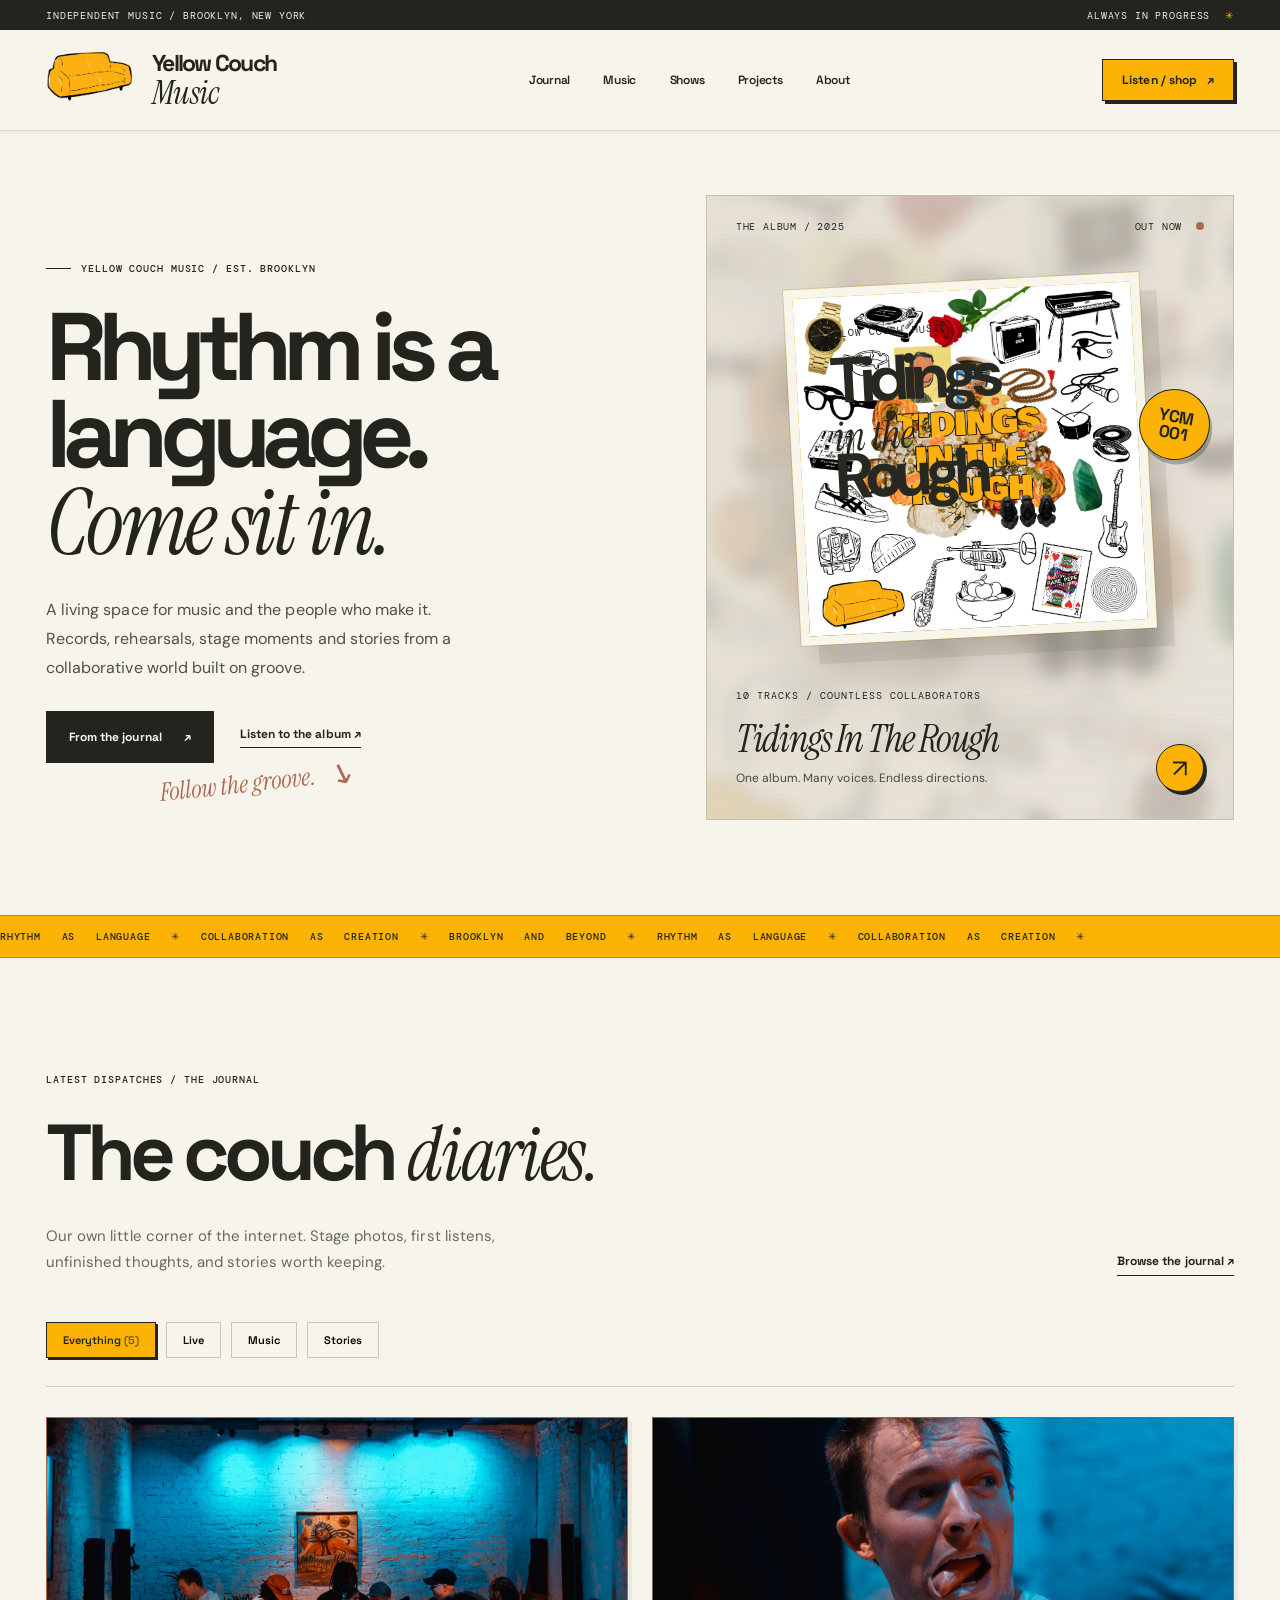
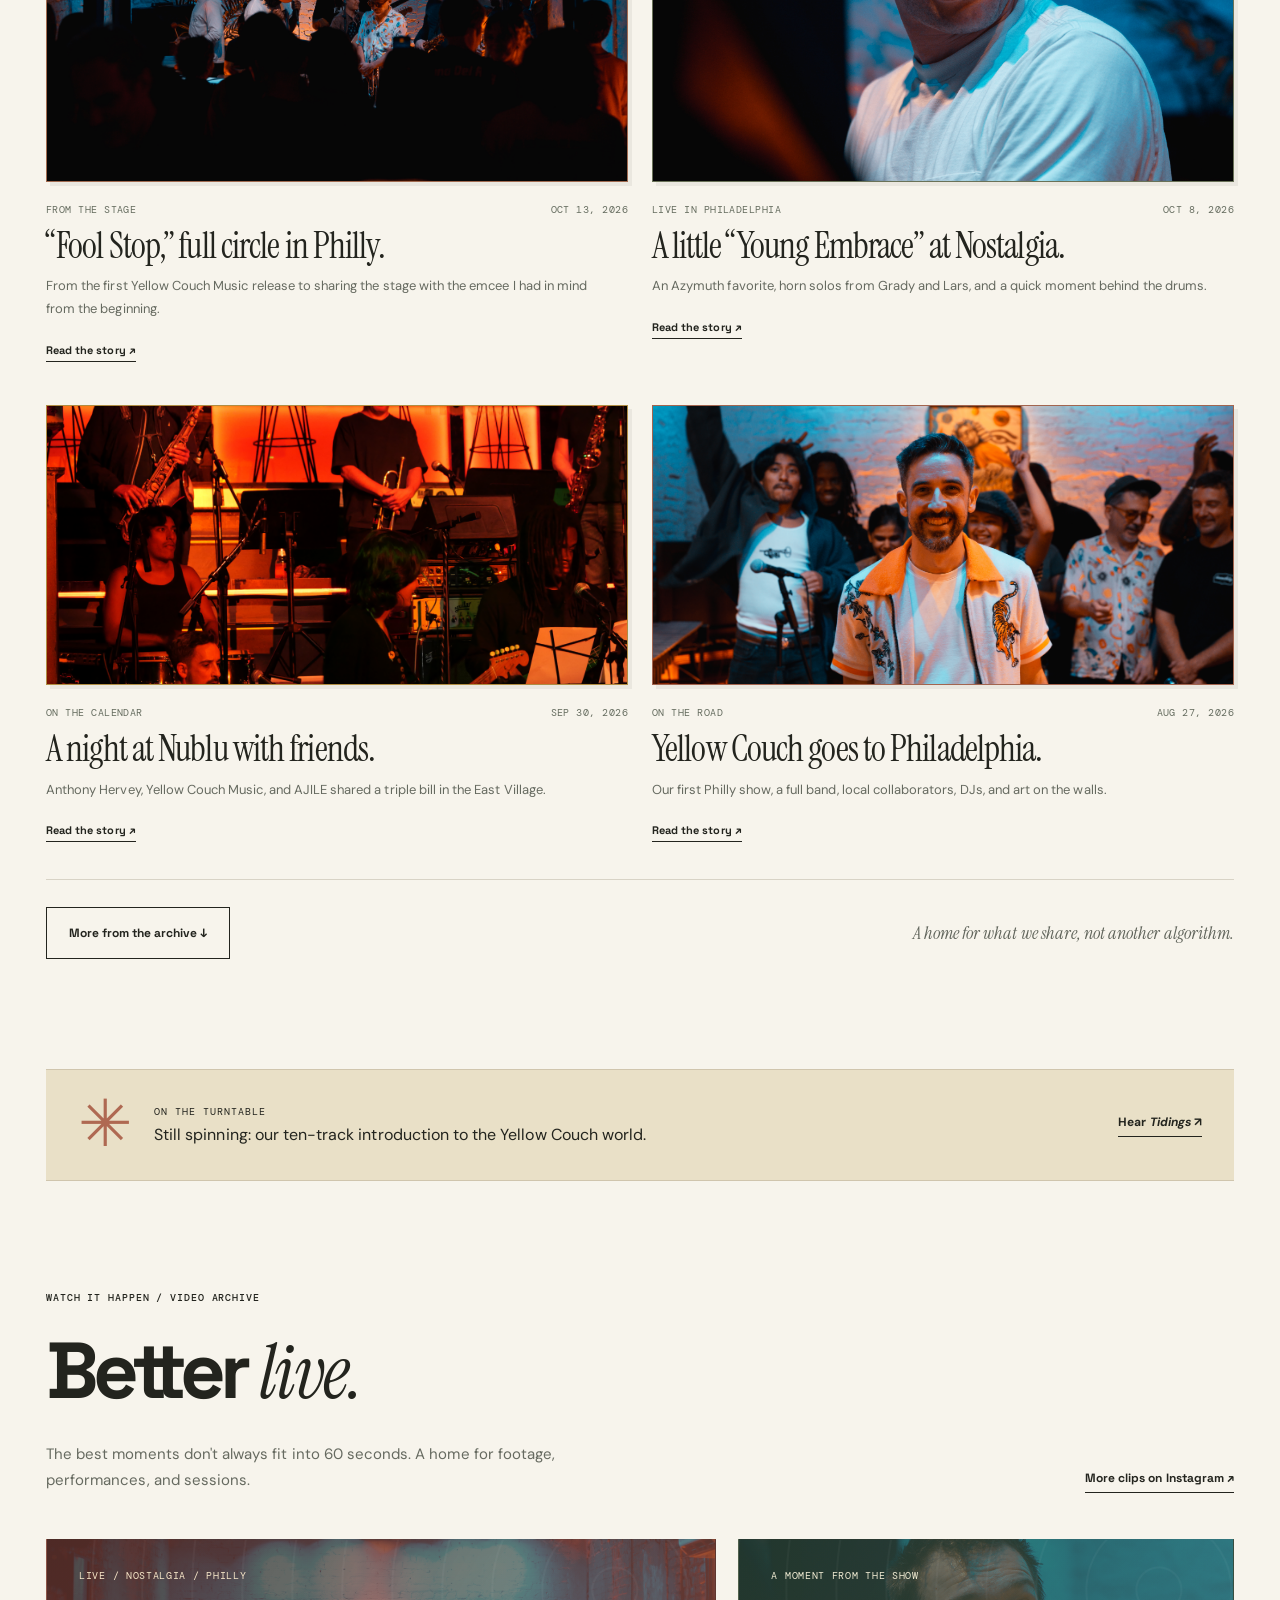
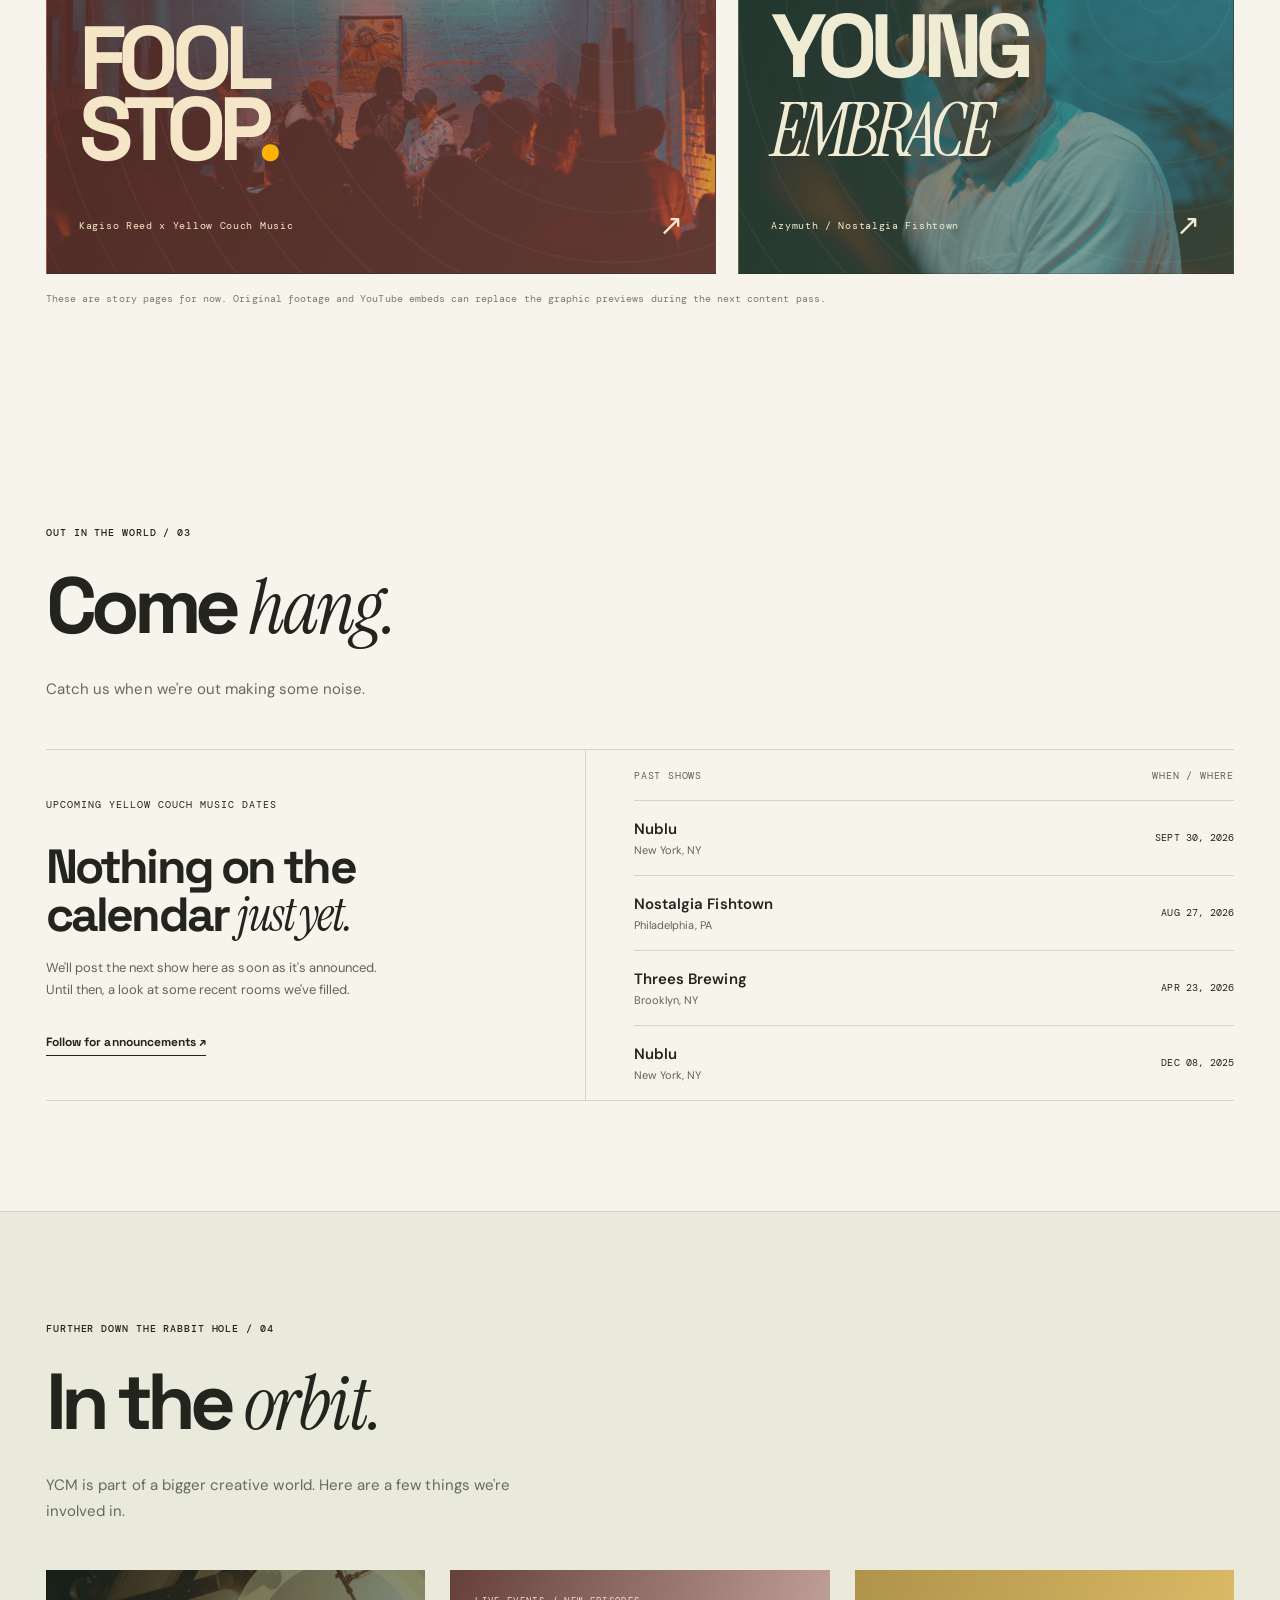
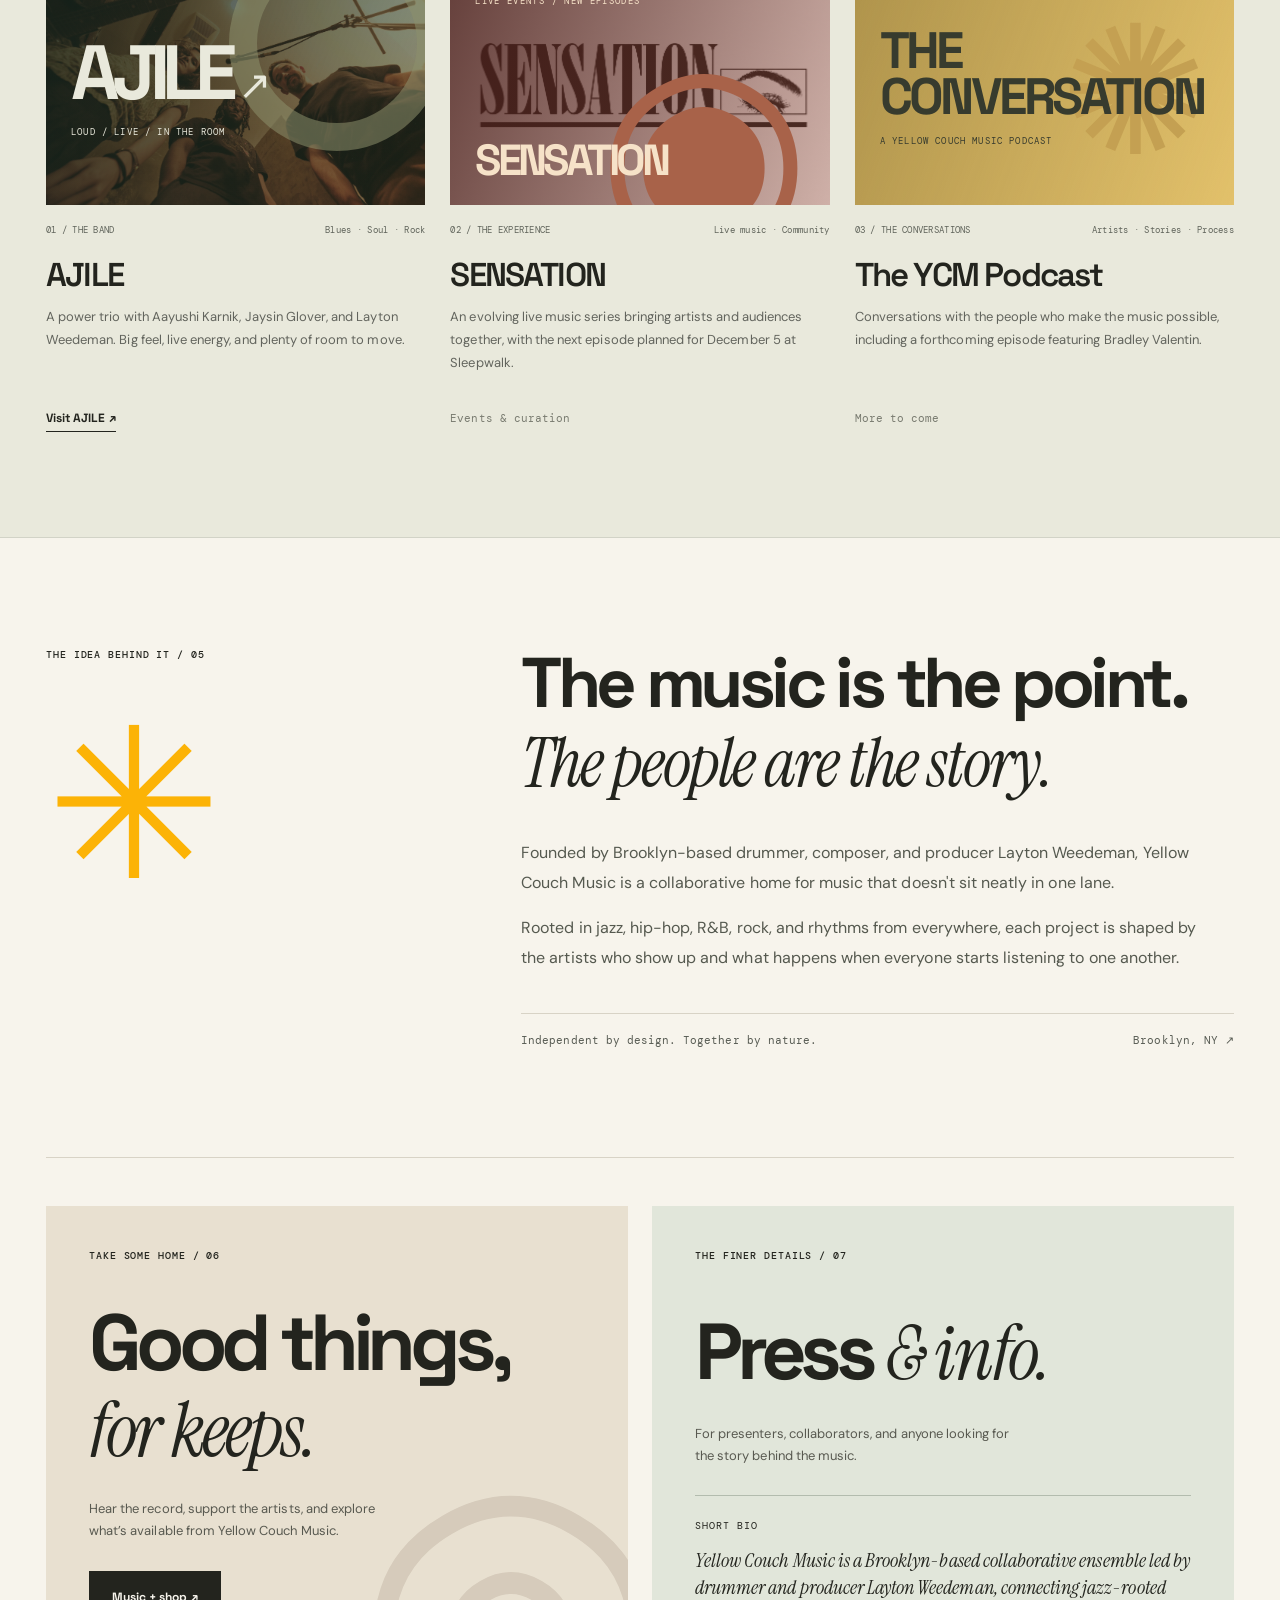
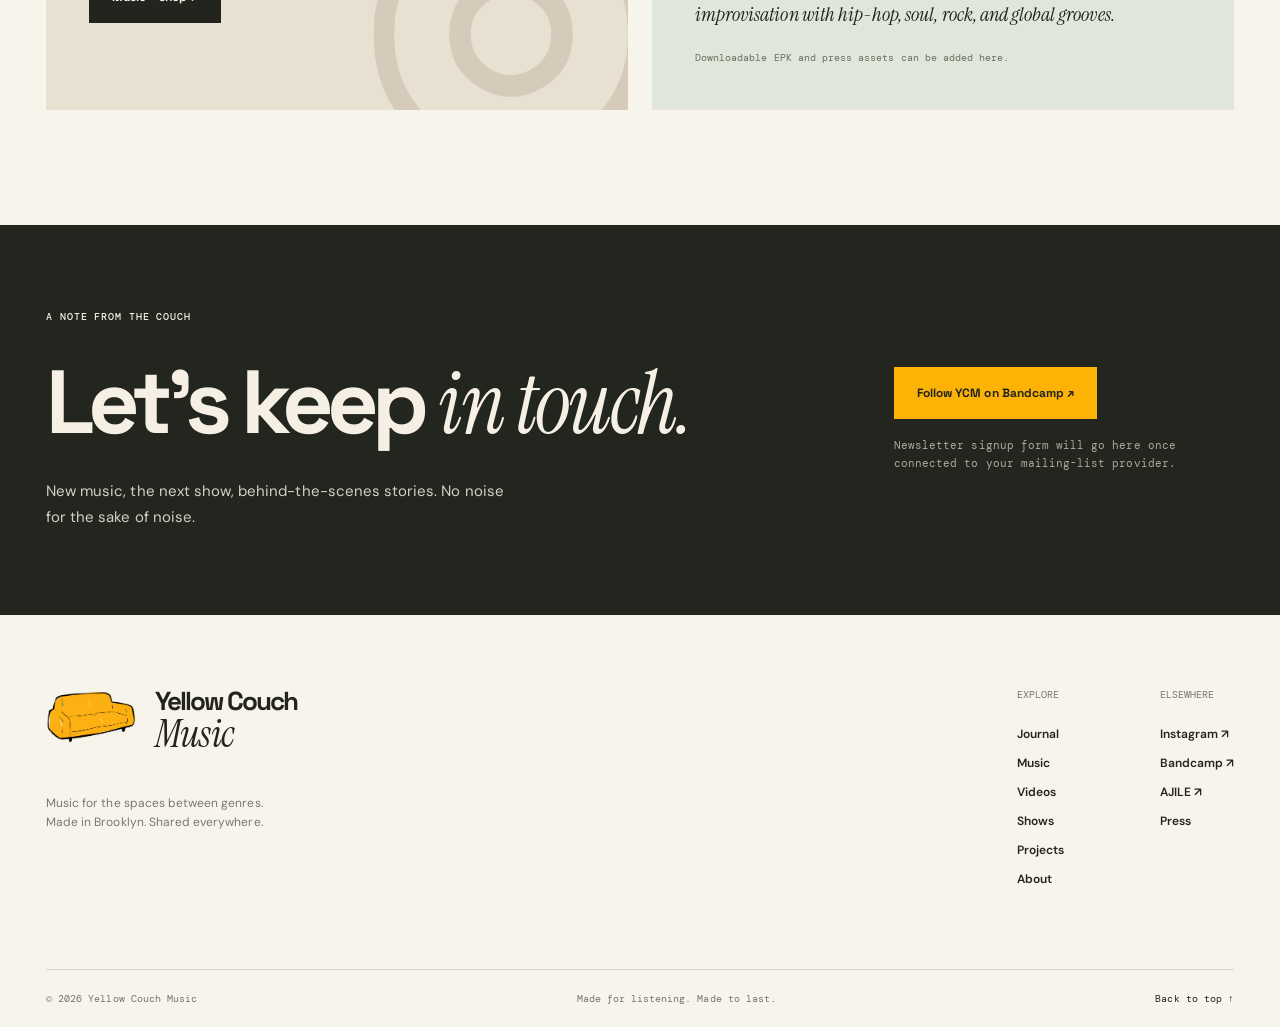
==== commit 86cb0d1d: "Add files via upload" ====
--- a/index.html
+++ b/index.html
@@ -20,7 +20,7 @@
   <a class="skip-link" href="#main">Skip to main content</a>
   <div class="site-topline"><span>Independent music / Brooklyn, New York</span><span>Always in progress <span class="topline-star" aria-hidden="true">✳</span></span></div>
   <header class="site-header" id="top">
-    <a href="index.html" class="wordmark" aria-label="Yellow Couch Music, home"><img src="assets/ycm-logo.png" alt="Yellow Couch Music" class="wordmark-logo"></a>
+    <a href="index.html" class="wordmark" aria-label="Yellow Couch Music, home"><img src="assets/ycm-logo.png" alt="" class="wordmark-logo"><span class="brand-wordmark" aria-hidden="true"><strong>Yellow Couch</strong><em>Music</em></span></a>
     <button class="nav-toggle" id="nav-toggle" type="button" aria-controls="primary-nav" aria-expanded="false">Menu <span aria-hidden="true">☰</span></button>
     <nav class="primary-nav" id="primary-nav" aria-label="Main navigation">
       <a href="#journal">Journal</a><a href="#music">Music</a><a href="#shows">Shows</a><a href="#projects">Projects</a><a href="#about">About</a>
@@ -66,6 +66,6 @@
     <section class="two-column-section shell" aria-label="Shop and press"><div class="mini-panel" id="store"><div class="eyebrow">Take some home / 06</div><h2>Good things,<br><em>for keeps.</em></h2><p>Hear the record, support the artists, and explore what’s available from Yellow Couch Music.</p><a href="https://yellowcouchmusic.bandcamp.com" target="_blank" rel="noopener noreferrer" class="button button-dark">Music + shop ↗</a><span class="panel-decoration" aria-hidden="true">◎</span></div><div class="mini-panel press-panel" id="press"><div class="eyebrow">The finer details / 07</div><h2>Press <em>&amp; info.</em></h2><p>For presenters, collaborators, and anyone looking for the story behind the music.</p><div class="press-bio"><span class="small-label">SHORT BIO</span><p>Yellow Couch Music is a Brooklyn-based collaborative ensemble led by drummer and producer Layton Weedeman, connecting jazz-rooted improvisation with hip-hop, soul, rock, and global grooves.</p></div><p class="panel-note">Downloadable EPK and press assets can be added here.</p></div></section>
     <section class="newsletter" id="newsletter"><div class="shell newsletter-content"><div><div class="eyebrow">A note from the couch</div><h2>Let's keep <em>in touch.</em></h2><p>New music, the next show, behind-the-scenes stories. No noise for the sake of noise.</p></div><div class="newsletter-action"><a class="button button-yellow" href="https://yellowcouchmusic.bandcamp.com" target="_blank" rel="noopener noreferrer">Follow YCM on Bandcamp ↗</a><span>Newsletter signup form will go here once connected to your mailing-list provider.</span></div></div></section>
   </main>
-  <footer class="site-footer shell"><div class="footer-main"><div><a href="index.html" class="footer-logo" aria-label="Yellow Couch Music, home"><img src="assets/ycm-logo.png" alt="Yellow Couch Music"></a><p>Music for the spaces between genres.<br>Made in Brooklyn. Shared everywhere.</p></div><div class="footer-links"><div><span>EXPLORE</span><a href="#journal">Journal</a><a href="#music">Music</a><a href="#videos">Videos</a><a href="#shows">Shows</a><a href="#projects">Projects</a><a href="#about">About</a></div><div><span>ELSEWHERE</span><a href="https://www.instagram.com/yellowcouchmusic/" target="_blank" rel="noopener noreferrer">Instagram ↗</a><a href="https://yellowcouchmusic.bandcamp.com/" target="_blank" rel="noopener noreferrer">Bandcamp ↗</a><a href="https://weareajile.com" target="_blank" rel="noopener noreferrer">AJILE ↗</a><a href="#press">Press</a></div></div></div><div class="footer-bottom"><span>© <span id="copyright-year">2026</span> Yellow Couch Music</span><span>Made for listening. Made to last.</span><a href="#top">Back to top ↑</a></div></footer>
+  <footer class="site-footer shell"><div class="footer-main"><div><a href="index.html" class="footer-logo" aria-label="Yellow Couch Music, home"><img src="assets/ycm-logo.png" alt=""><span class="brand-wordmark" aria-hidden="true"><strong>Yellow Couch</strong><em>Music</em></span></a><p>Music for the spaces between genres.<br>Made in Brooklyn. Shared everywhere.</p></div><div class="footer-links"><div><span>EXPLORE</span><a href="#journal">Journal</a><a href="#music">Music</a><a href="#videos">Videos</a><a href="#shows">Shows</a><a href="#projects">Projects</a><a href="#about">About</a></div><div><span>ELSEWHERE</span><a href="https://www.instagram.com/yellowcouchmusic/" target="_blank" rel="noopener noreferrer">Instagram ↗</a><a href="https://yellowcouchmusic.bandcamp.com/" target="_blank" rel="noopener noreferrer">Bandcamp ↗</a><a href="https://weareajile.com" target="_blank" rel="noopener noreferrer">AJILE ↗</a><a href="#press">Press</a></div></div></div><div class="footer-bottom"><span>© <span id="copyright-year">2026</span> Yellow Couch Music</span><span>Made for listening. Made to last.</span><a href="#top">Back to top ↑</a></div></footer>
 </body>
 </html>
--- a/styles.css
+++ b/styles.css
@@ -14,7 +14,7 @@
   --cream:#eee8db;
   --ink:#23241e;
   --muted:#60645b;
-  --gold:#f0c44b;
+  --gold:#fcb306;
   --rust:#af6952;
   --green:#5b6c60;
   --line:#d8d3c6;
@@ -160,3 +160,82 @@
   .post-copy h3{font-size:34px}
 }
 @media(prefers-reduced-motion:reduce){.post-link:hover .post-media,.post-link:hover .post-media img{transform:none}}
+
+
+/* ==========================================================
+   YCM BRAND FIX / NOVEMBER 2026
+   Official brand yellow + real couch mark paired with type.
+   Both --gold declarations above are #fcb306.
+   ========================================================== */
+:root { --gold: #fcb306; }
+
+.wordmark,
+.footer-logo {
+  display: inline-flex;
+  align-items: center;
+  gap: 13px;
+  flex-shrink: 0;
+  text-decoration: none;
+}
+.wordmark { min-width: 0; }
+.wordmark-logo {
+  display: block;
+  height: 64px;
+  width: auto;
+  max-width: 128px;
+  object-fit: contain;
+  flex-shrink: 0;
+}
+.brand-wordmark {
+  display: inline-flex;
+  flex-direction: column;
+  align-items: flex-start;
+  justify-content: center;
+  line-height: 0.96;
+  white-space: nowrap;
+  color: var(--ink);
+}
+.brand-wordmark strong {
+  font-family: 'Space Grotesk', 'DM Sans', sans-serif;
+  font-size: 23px;
+  font-weight: 700;
+  letter-spacing: -0.075em;
+}
+.brand-wordmark em {
+  margin-top: 2px;
+  font-family: 'Instrument Serif', Georgia, serif;
+  font-size: 33px;
+  font-weight: 400;
+  line-height: 0.94;
+  letter-spacing: -0.02em;
+}
+.footer-logo img { height: 66px; width: auto; max-width: 132px; }
+.footer-logo .brand-wordmark strong { font-size: 26px; }
+.footer-logo .brand-wordmark em { font-size: 39px; }
+/* Gold visual accents should use the brand yellow rather than old gold shades. */
+.about-symbol { color: var(--gold); }
+.marquee-bar { border-color: #c68c00; }
+
+@media (min-width: 761px) and (max-width: 1050px) {
+  .wordmark-logo { height: 54px; max-width: 106px; }
+  .brand-wordmark strong { font-size: 19px; }
+  .brand-wordmark em { font-size: 29px; }
+  .site-header { gap: 14px; }
+}
+@media (max-width: 760px) {
+  .wordmark { gap: 9px; }
+  .wordmark-logo { height: 48px; max-width: 96px; }
+  .brand-wordmark strong { font-size: 18px; }
+  .brand-wordmark em { font-size: 25px; }
+  .footer-logo img { height: 56px; max-width: 112px; }
+  .footer-logo .brand-wordmark strong { font-size: 22px; }
+  .footer-logo .brand-wordmark em { font-size: 32px; }
+  /* Keep the story header uncluttered at narrow widths. */
+  .post-nav a:not(:first-child) { display: none; }
+}
+@media (max-width: 420px) {
+  .wordmark-logo { height: 40px; max-width: 82px; }
+  .brand-wordmark strong { font-size: 16px; }
+  .brand-wordmark em { font-size: 22px; }
+  .wordmark { gap: 8px; }
+}
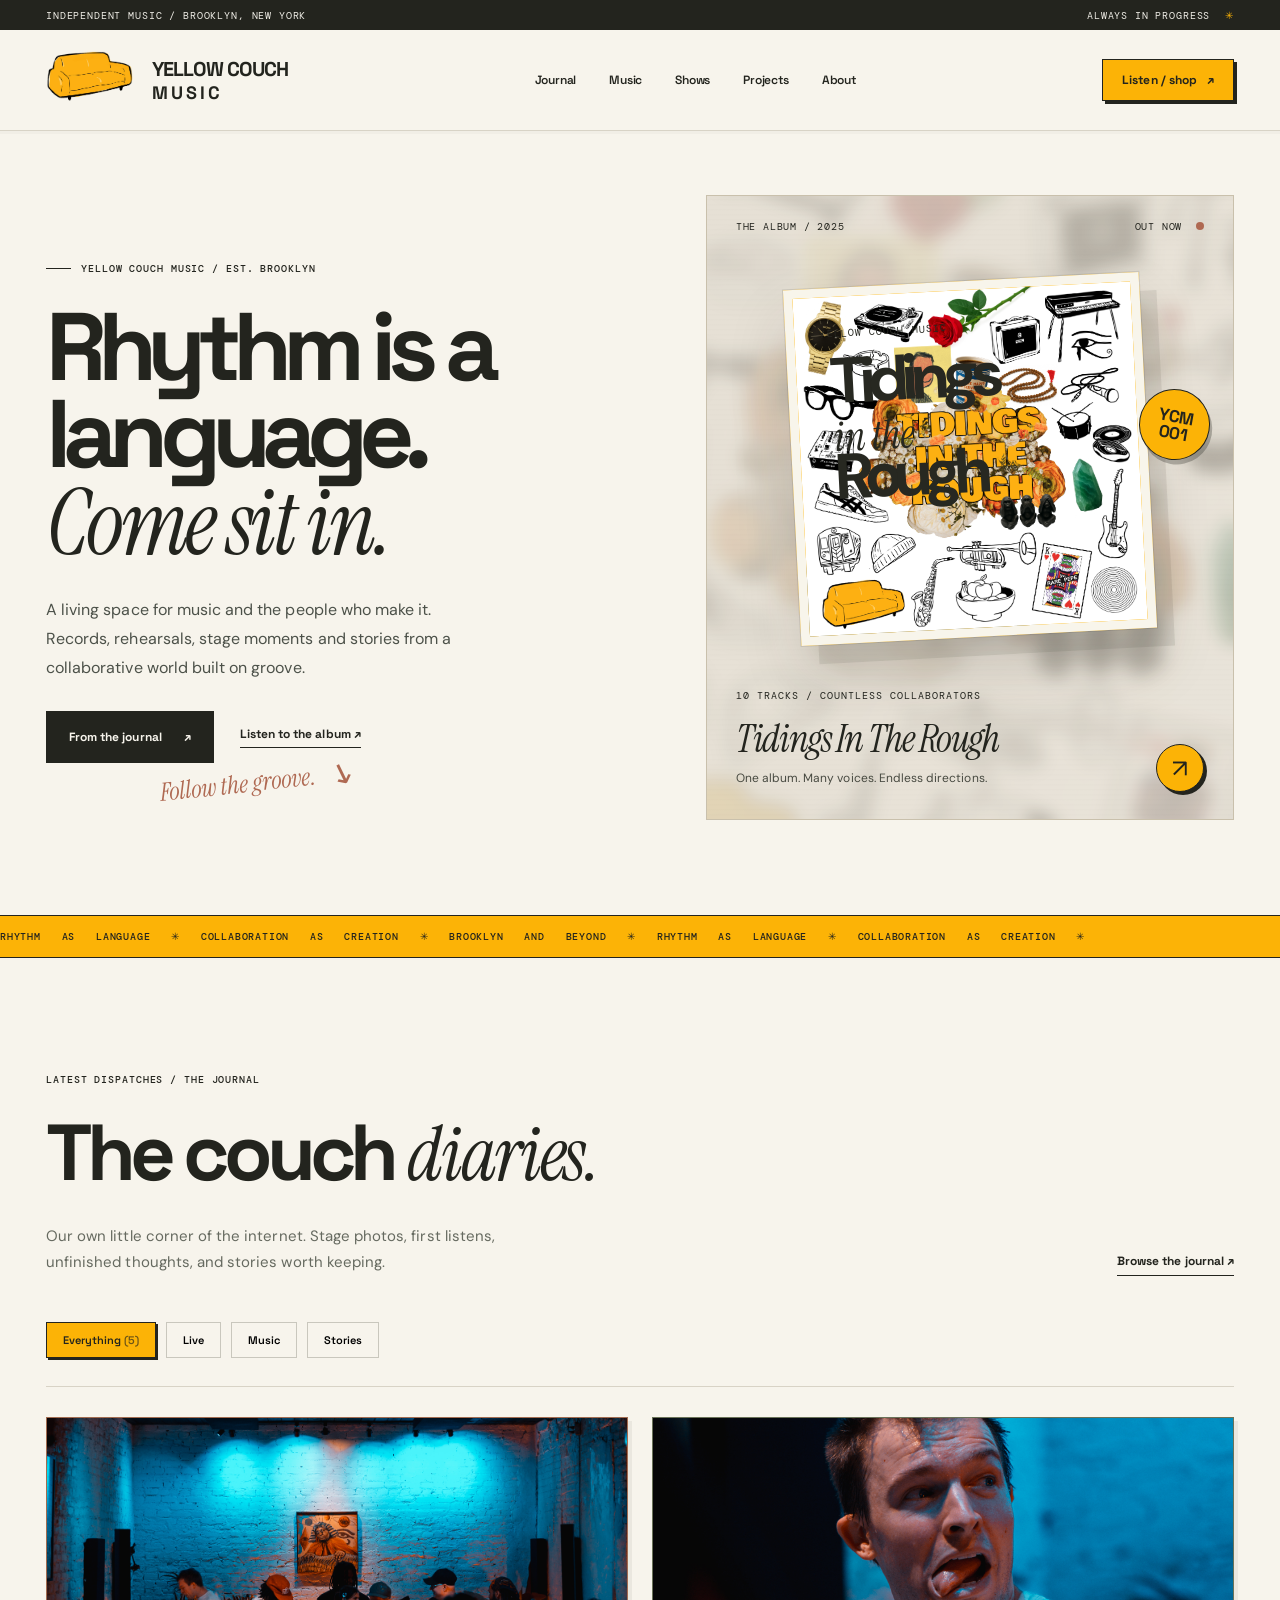
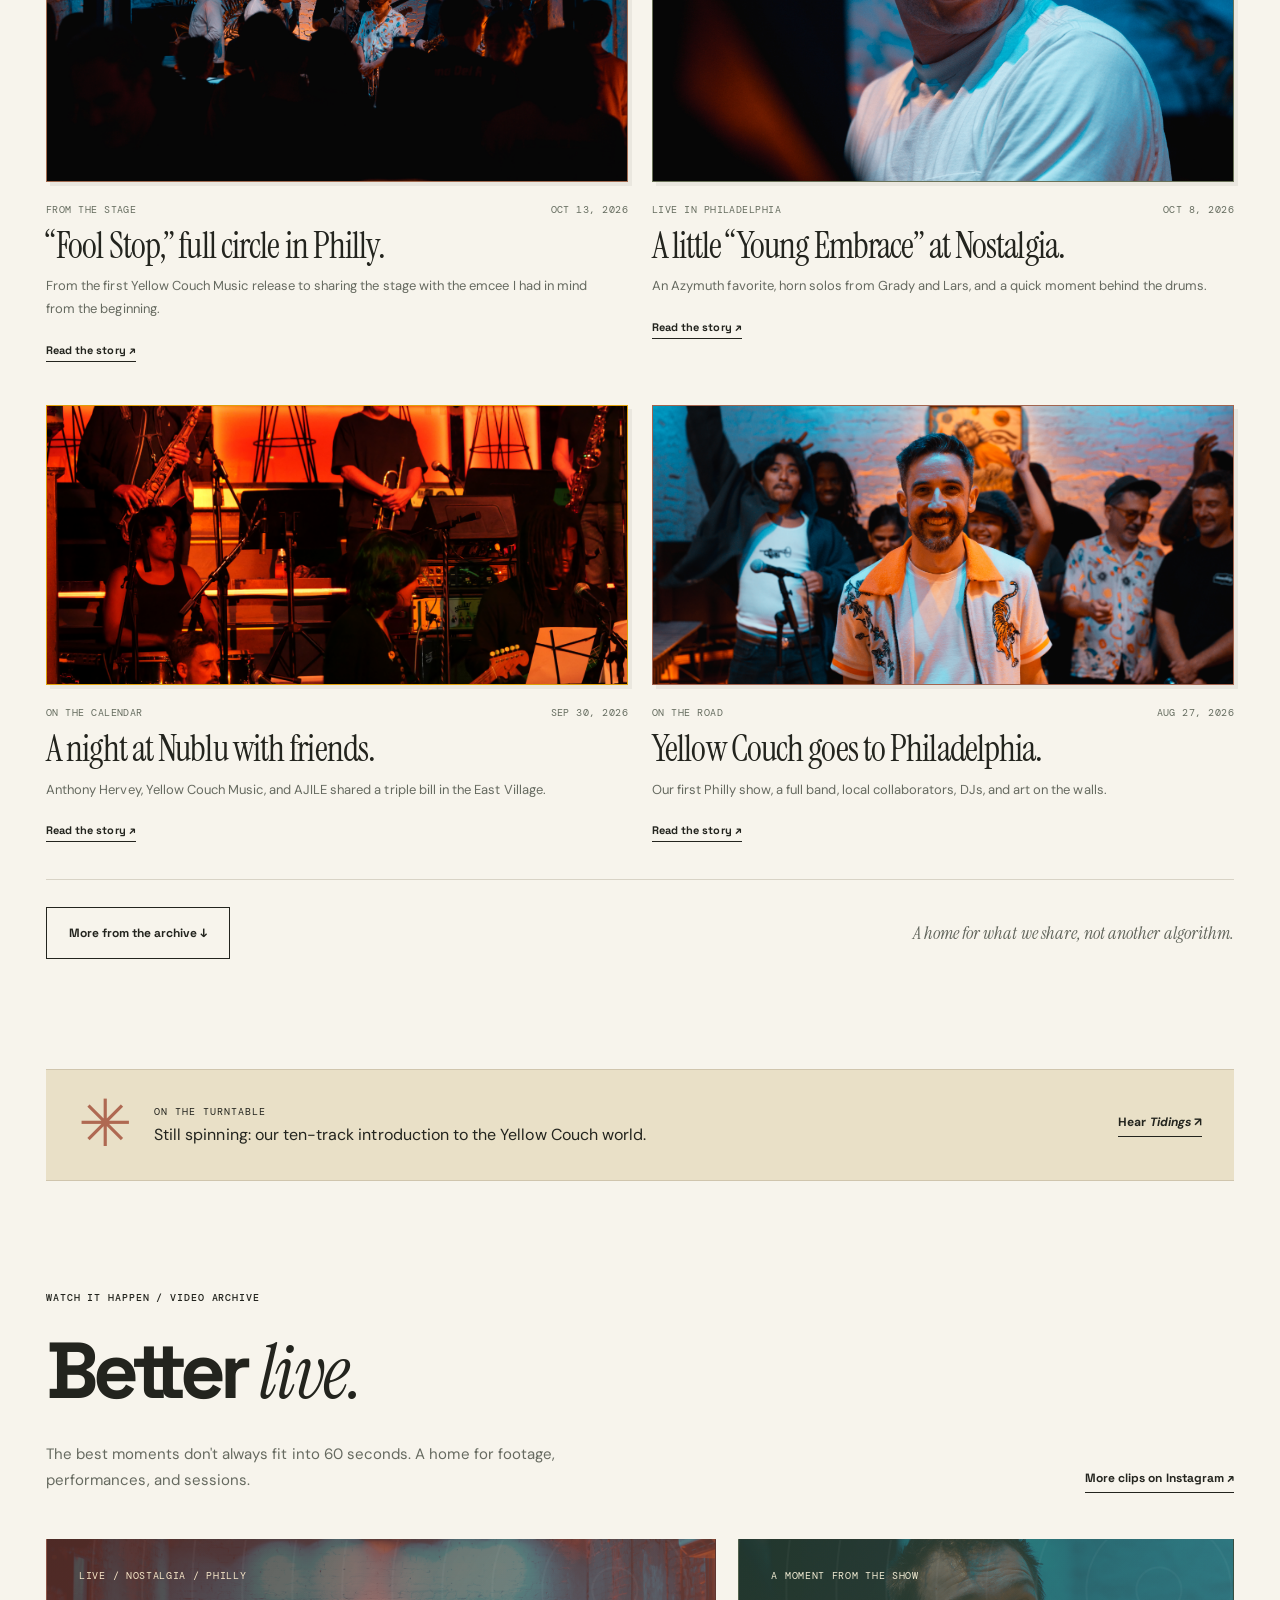
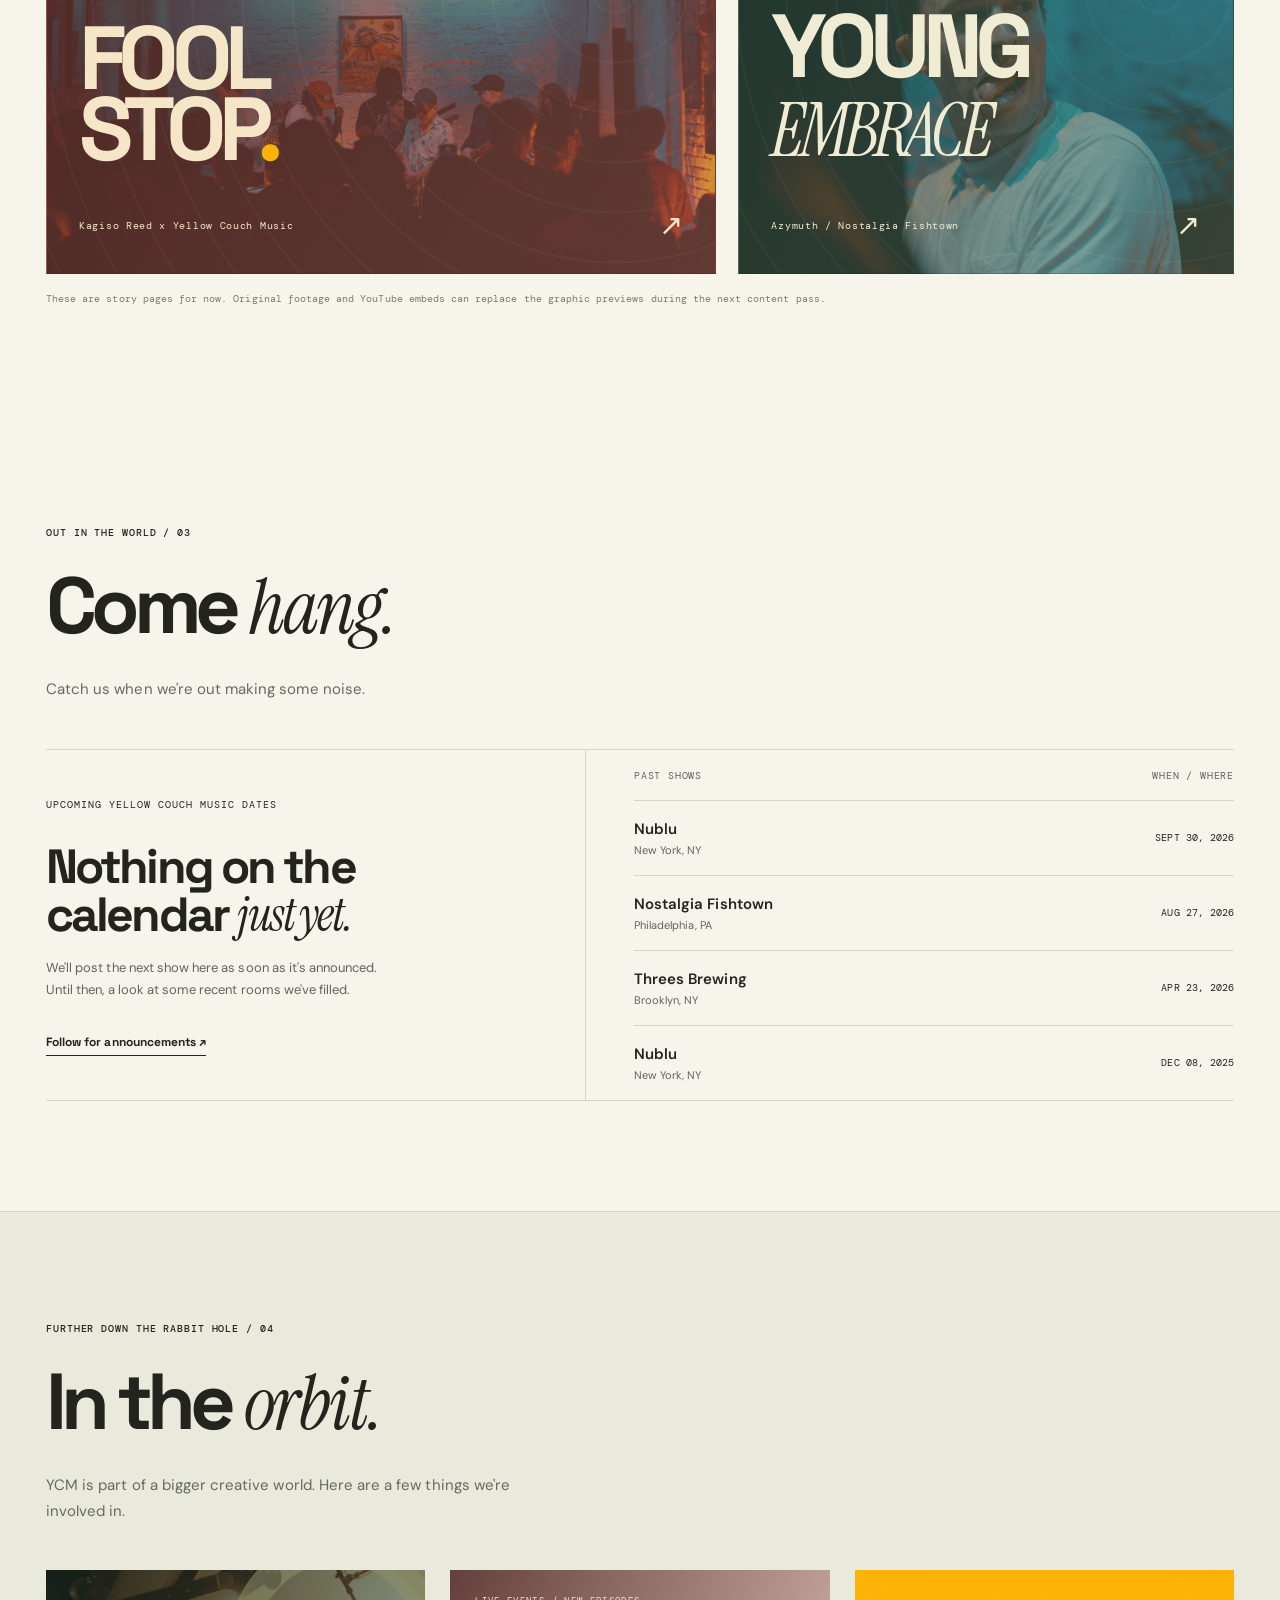
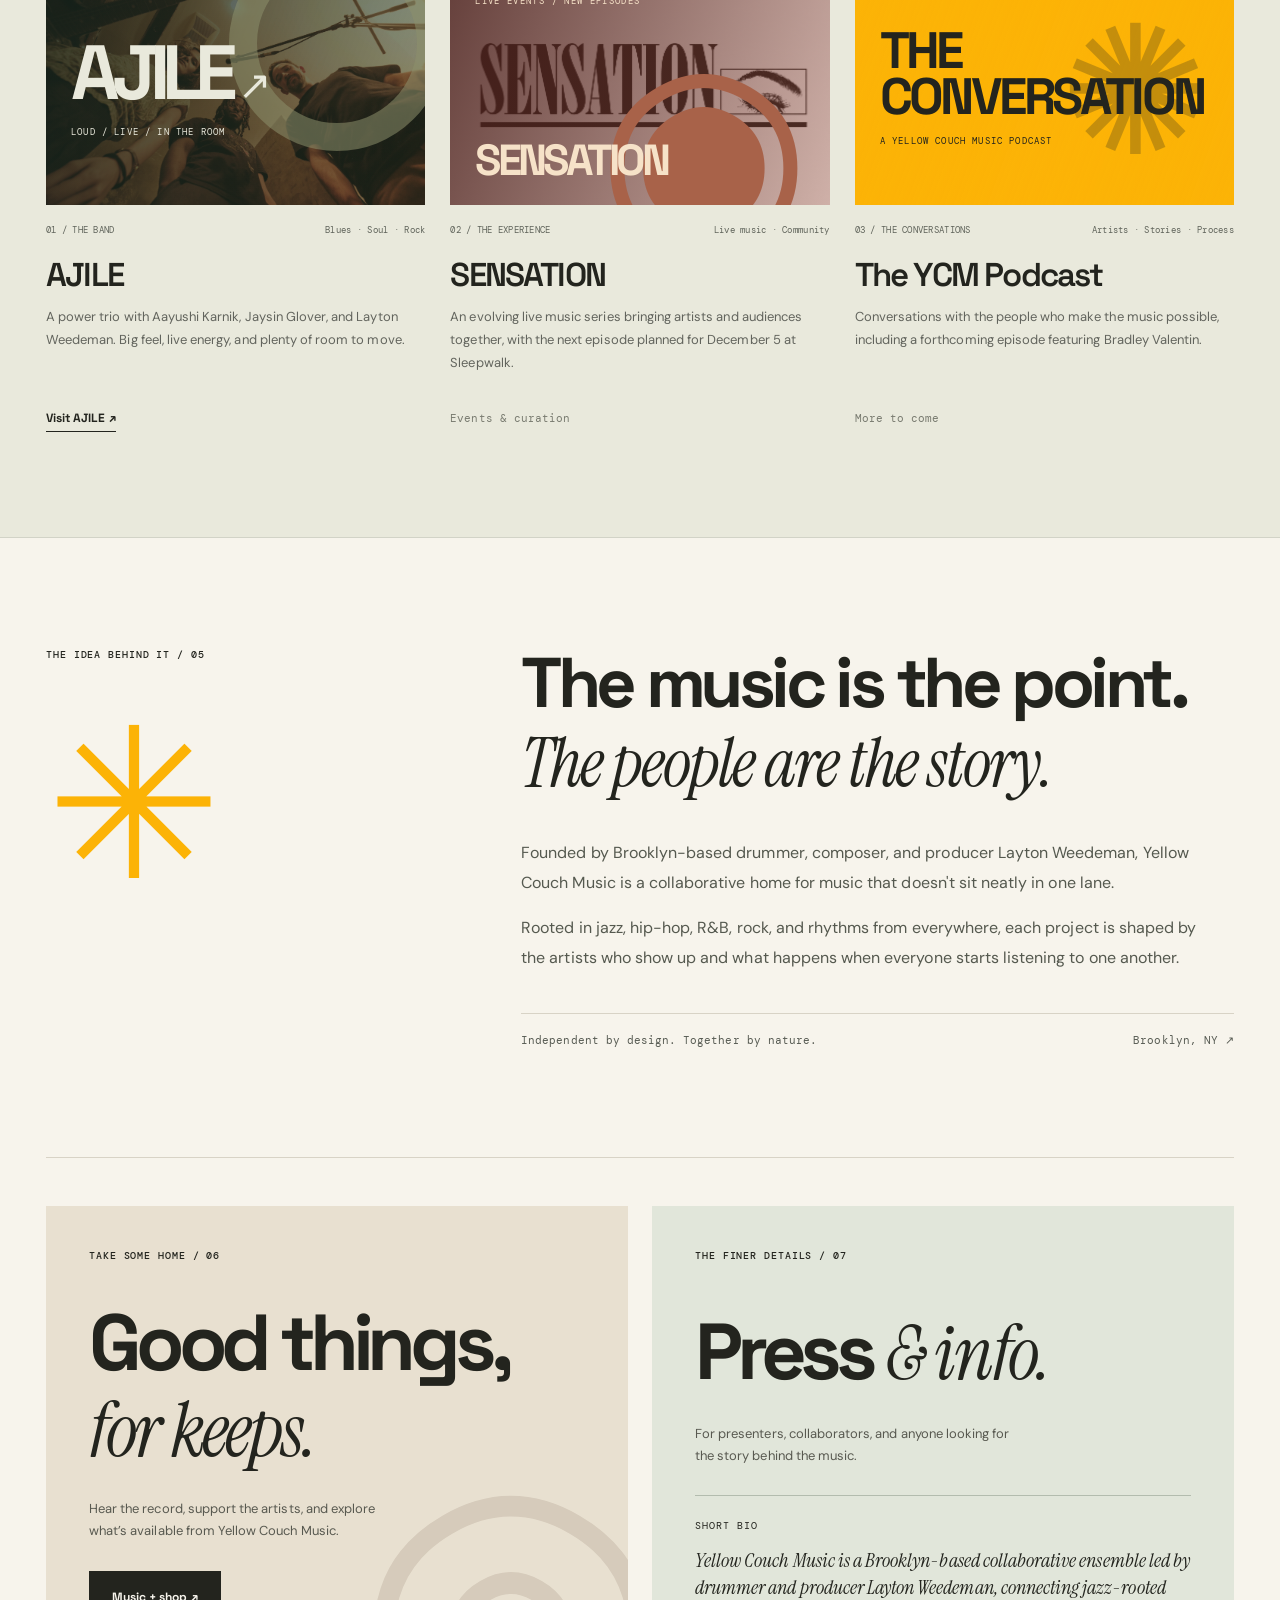
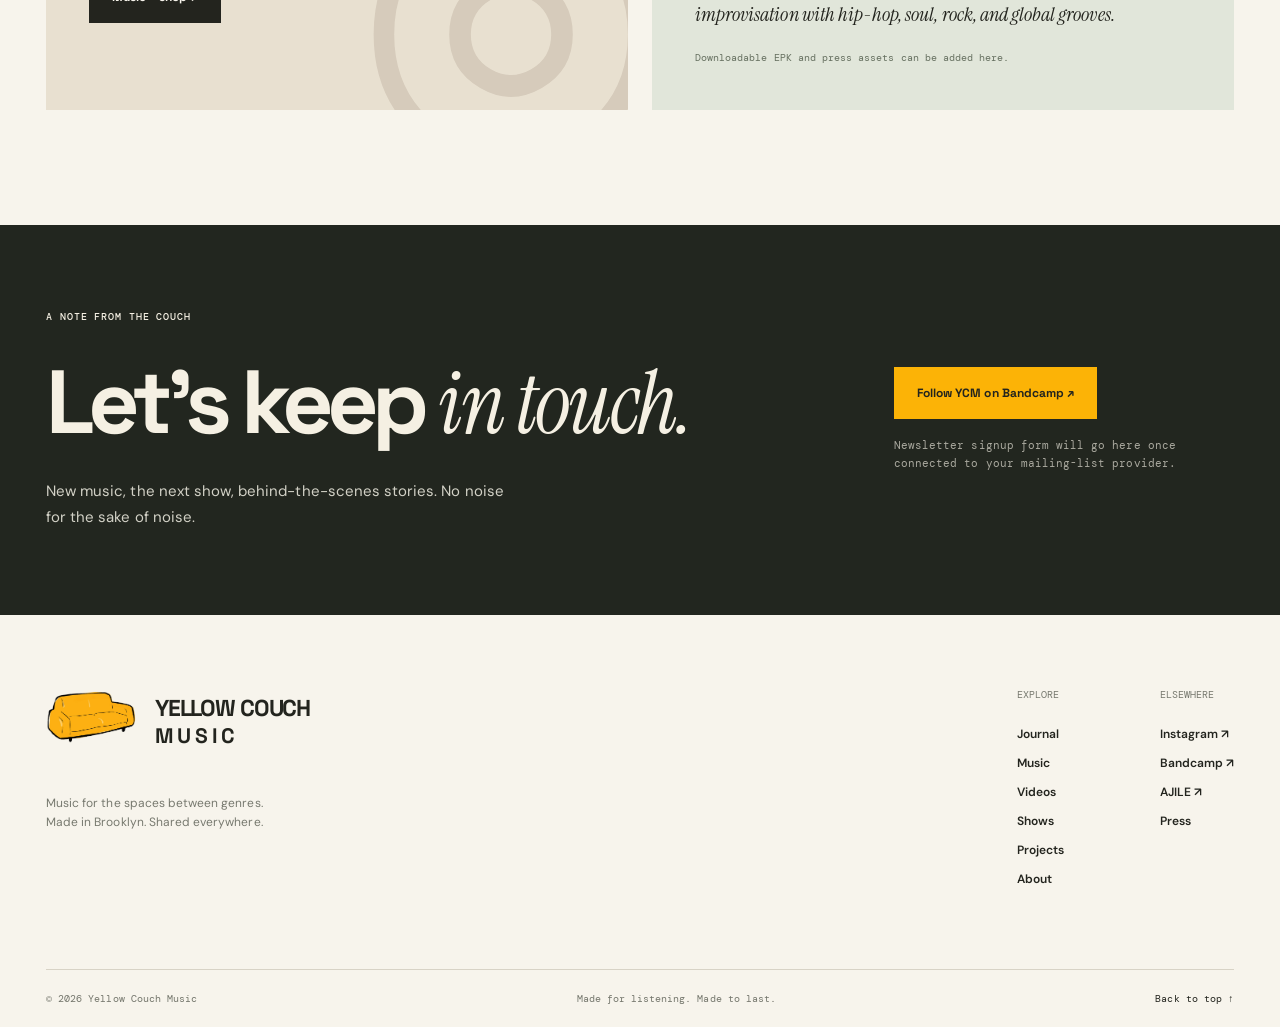
==== commit 457767f9: "Add files via upload" ====
--- a/index.html
+++ b/index.html
@@ -12,7 +12,7 @@
   <link rel="preconnect" href="https://fonts.googleapis.com" />
   <link rel="preconnect" href="https://fonts.gstatic.com" crossorigin />
   <link href="https://fonts.googleapis.com/css2?family=DM+Sans:wght@400;500;600;700&family=DM+Mono:wght@400;500&family=Instrument+Serif:ital@0;1&family=Space+Grotesk:wght@400;500;600;700&display=swap" rel="stylesheet" />
-  <link rel="stylesheet" href="styles.css" />
+  <link rel="stylesheet" href="styles.css?v=4" />
   <script defer src="content.js"></script>
   <script defer src="app.js"></script>
 </head>
@@ -20,7 +20,7 @@
   <a class="skip-link" href="#main">Skip to main content</a>
   <div class="site-topline"><span>Independent music / Brooklyn, New York</span><span>Always in progress <span class="topline-star" aria-hidden="true">✳</span></span></div>
   <header class="site-header" id="top">
-    <a href="index.html" class="wordmark" aria-label="Yellow Couch Music, home"><img src="assets/ycm-logo.png" alt="" class="wordmark-logo"><span class="brand-wordmark" aria-hidden="true"><strong>Yellow Couch</strong><em>Music</em></span></a>
+    <a href="index.html" class="wordmark" aria-label="Yellow Couch Music, home"><img src="assets/ycm-logo.png" alt="" class="wordmark-logo"><span class="brand-wordmark" aria-hidden="true"><strong>YELLOW COUCH</strong><span class="brand-wordmark-sub">MUSIC</span></span></a>
     <button class="nav-toggle" id="nav-toggle" type="button" aria-controls="primary-nav" aria-expanded="false">Menu <span aria-hidden="true">☰</span></button>
     <nav class="primary-nav" id="primary-nav" aria-label="Main navigation">
       <a href="#journal">Journal</a><a href="#music">Music</a><a href="#shows">Shows</a><a href="#projects">Projects</a><a href="#about">About</a>
@@ -66,6 +66,6 @@
     <section class="two-column-section shell" aria-label="Shop and press"><div class="mini-panel" id="store"><div class="eyebrow">Take some home / 06</div><h2>Good things,<br><em>for keeps.</em></h2><p>Hear the record, support the artists, and explore what’s available from Yellow Couch Music.</p><a href="https://yellowcouchmusic.bandcamp.com" target="_blank" rel="noopener noreferrer" class="button button-dark">Music + shop ↗</a><span class="panel-decoration" aria-hidden="true">◎</span></div><div class="mini-panel press-panel" id="press"><div class="eyebrow">The finer details / 07</div><h2>Press <em>&amp; info.</em></h2><p>For presenters, collaborators, and anyone looking for the story behind the music.</p><div class="press-bio"><span class="small-label">SHORT BIO</span><p>Yellow Couch Music is a Brooklyn-based collaborative ensemble led by drummer and producer Layton Weedeman, connecting jazz-rooted improvisation with hip-hop, soul, rock, and global grooves.</p></div><p class="panel-note">Downloadable EPK and press assets can be added here.</p></div></section>
     <section class="newsletter" id="newsletter"><div class="shell newsletter-content"><div><div class="eyebrow">A note from the couch</div><h2>Let's keep <em>in touch.</em></h2><p>New music, the next show, behind-the-scenes stories. No noise for the sake of noise.</p></div><div class="newsletter-action"><a class="button button-yellow" href="https://yellowcouchmusic.bandcamp.com" target="_blank" rel="noopener noreferrer">Follow YCM on Bandcamp ↗</a><span>Newsletter signup form will go here once connected to your mailing-list provider.</span></div></div></section>
   </main>
-  <footer class="site-footer shell"><div class="footer-main"><div><a href="index.html" class="footer-logo" aria-label="Yellow Couch Music, home"><img src="assets/ycm-logo.png" alt=""><span class="brand-wordmark" aria-hidden="true"><strong>Yellow Couch</strong><em>Music</em></span></a><p>Music for the spaces between genres.<br>Made in Brooklyn. Shared everywhere.</p></div><div class="footer-links"><div><span>EXPLORE</span><a href="#journal">Journal</a><a href="#music">Music</a><a href="#videos">Videos</a><a href="#shows">Shows</a><a href="#projects">Projects</a><a href="#about">About</a></div><div><span>ELSEWHERE</span><a href="https://www.instagram.com/yellowcouchmusic/" target="_blank" rel="noopener noreferrer">Instagram ↗</a><a href="https://yellowcouchmusic.bandcamp.com/" target="_blank" rel="noopener noreferrer">Bandcamp ↗</a><a href="https://weareajile.com" target="_blank" rel="noopener noreferrer">AJILE ↗</a><a href="#press">Press</a></div></div></div><div class="footer-bottom"><span>© <span id="copyright-year">2026</span> Yellow Couch Music</span><span>Made for listening. Made to last.</span><a href="#top">Back to top ↑</a></div></footer>
+  <footer class="site-footer shell"><div class="footer-main"><div><a href="index.html" class="footer-logo" aria-label="Yellow Couch Music, home"><img src="assets/ycm-logo.png" alt=""><span class="brand-wordmark" aria-hidden="true"><strong>YELLOW COUCH</strong><span class="brand-wordmark-sub">MUSIC</span></span></a><p>Music for the spaces between genres.<br>Made in Brooklyn. Shared everywhere.</p></div><div class="footer-links"><div><span>EXPLORE</span><a href="#journal">Journal</a><a href="#music">Music</a><a href="#videos">Videos</a><a href="#shows">Shows</a><a href="#projects">Projects</a><a href="#about">About</a></div><div><span>ELSEWHERE</span><a href="https://www.instagram.com/yellowcouchmusic/" target="_blank" rel="noopener noreferrer">Instagram ↗</a><a href="https://yellowcouchmusic.bandcamp.com/" target="_blank" rel="noopener noreferrer">Bandcamp ↗</a><a href="https://weareajile.com" target="_blank" rel="noopener noreferrer">AJILE ↗</a><a href="#press">Press</a></div></div></div><div class="footer-bottom"><span>© <span id="copyright-year">2026</span> Yellow Couch Music</span><span>Made for listening. Made to last.</span><a href="#top">Back to top ↑</a></div></footer>
 </body>
 </html>
--- a/styles.css
+++ b/styles.css
@@ -1,4 +1,4 @@
-:root{--paper:#f5f1e8;--cream:#eee9dd;--ink:#262823;--muted:#666a60;--gold:#fcb306;--rust:#be7356;--green:#6d7b65;--line:#d4d0c4;--font-ui:'DM Sans',sans-serif;--font-display:'Instrument Serif',Georgia,serif;--font-mono:'DM Mono',monospace}*{box-sizing:border-box}html{scroll-behavior:smooth}body{margin:0;background:var(--paper);color:var(--ink);font-family:var(--font-ui);font-size:15px;-webkit-font-smoothing:antialiased}a{color:inherit;text-decoration:none}button{font:inherit}img{max-width:100%}::selection{background:var(--gold);color:var(--ink)}.shell{width:min(1370px,calc(100% - 92px));margin:0 auto}.skip-link{position:absolute;left:10px;top:-60px;background:white;color:black;padding:12px;z-index:100}.skip-link:focus{top:10px}.site-topline{height:33px;display:flex;align-items:center;justify-content:space-between;background:var(--ink);color:#efede6;padding:0 46px;font:9px var(--font-mono);letter-spacing:.065em;text-transform:uppercase}.topline-star{color:var(--gold);margin-left:8px}.site-header{position:relative;z-index:20;background:var(--paper);padding:22px 46px;display:flex;align-items:center;justify-content:space-between;border-bottom:1px solid var(--line);gap:25px}.wordmark{display:flex;align-items:center;min-width:221px}.wordmark-logo{display:block;height:64px;width:auto;object-fit:contain}.footer-logo{display:inline-flex;align-items:center}.footer-logo img{display:block;height:72px;width:auto;object-fit:contain}.primary-nav{display:flex;align-items:center;gap:clamp(17px,2.6vw,44px)}.primary-nav a,.post-nav a{font-size:12px;font-weight:600;transition:opacity .2s}.primary-nav a:hover,.post-nav a:hover{opacity:.52}.header-action{background:var(--ink);color:white;padding:12px 19px;font-size:11px;font-weight:600;white-space:nowrap}.header-action span{color:var(--gold);margin-left:7px}.nav-toggle{display:none}.hero{display:grid;grid-template-columns:1.05fr .95fr;gap:min(5vw,75px);min-height:700px;padding-top:65px;padding-bottom:74px}.hero-copy{padding-top:70px;position:relative}.eyebrow{display:flex;align-items:center;gap:10px;text-transform:uppercase;letter-spacing:.14em;font-size:10px;font-family:var(--font-mono);font-weight:500}.eyebrow-line{height:1px;width:25px;background:currentColor}.hero h1{font-size:clamp(63px,7vw,116px);font-weight:500;letter-spacing:-.07em;line-height:.90;margin:33px 0}.hero h1 em,.section h2 em,.mini-panel h2 em,.about-copy h2 em,.newsletter h2 em,.next-show h3 em{font-family:var(--font-display);font-weight:400;letter-spacing:-.045em}.hero-copy>p{font-size:16px;line-height:1.8;color:#4e514a;max-width:455px}.hero-buttons{display:flex;align-items:center;flex-wrap:wrap;gap:30px;margin-top:29px}.button{display:inline-flex;align-items:center;justify-content:space-between;gap:22px;border:1px solid transparent;padding:16px 22px;font-size:12px;font-weight:700;cursor:pointer;transition:transform .2s,background .2s;min-height:50px}.button:hover{transform:translateY(-2px)}.button-dark{background:var(--ink);color:white}.button-outline{background:transparent;color:var(--ink);border-color:var(--ink)}.button-yellow{background:var(--gold);color:var(--ink)}.text-link{font-size:12px;font-weight:700;border-bottom:1px solid currentColor;padding-bottom:5px}.handwritten-note{font:italic 22px var(--font-display);position:absolute;left:36%;bottom:5px;transform:rotate(-5deg);color:var(--rust)}.handwritten-note span{display:inline-block;transform:rotate(17deg);font-size:31px;margin-left:8px}.album-spotlight{position:relative;background:#e6dfcf;border:1px solid #dbd4c4;overflow:hidden;padding:22px 29px 28px;min-height:620px;display:flex;flex-direction:column;justify-content:space-between;isolation:isolate}.album-spotlight:before{content:'';position:absolute;inset:0;background:radial-gradient(circle at 84% 22%,#eee4bc 0%,transparent 42%),repeating-linear-gradient(130deg,transparent,transparent 9px,#c5bba322 10px);z-index:-2}.album-background-lettering{position:absolute;bottom:145px;left:-25px;font-size:clamp(92px,13vw,200px);font-weight:700;letter-spacing:-.12em;color:#d9cfb9;z-index:-1;transform:rotate(-90deg);transform-origin:left bottom;pointer-events:none}.album-topline{display:flex;justify-content:space-between;align-items:center;font:10px var(--font-mono);letter-spacing:.08em}.release-dot{display:inline-block;width:8px;height:8px;border-radius:50%;background:var(--rust);margin-left:7px}.record-art{position:relative;aspect-ratio:1;width:min(77%,440px);align-self:center;margin:30px auto;box-shadow:14px 17px 1px #29261f15,0 23px 40px #25221e20;background:var(--gold);transform:rotate(-2deg)}.record-art img{position:absolute;inset:0;width:100%;height:100%;object-fit:cover}.record-art img{display:none}.record-art img.image-loaded{display:block}.record-fallback{position:absolute;inset:0;overflow:hidden;background:linear-gradient(135deg,#e2ad48 0%,#d7a14d 36%,#9c765d 100%);color:#272821;padding:25px}.record-fallback:before{content:'';position:absolute;inset:-20%;background:repeating-radial-gradient(ellipse at 68% 14%,transparent 0 31px,#efe0b131 32px,#efe0b131 34px,transparent 35px 59px);opacity:.7}.record-fallback:after{content:'';position:absolute;bottom:-80px;left:-65px;width:330px;height:200px;border-radius:50%;background:#6e7763;filter:blur(3px);transform:rotate(-30deg)}.art-small{position:relative;z-index:1;font:10px var(--font-mono);letter-spacing:.11em}.art-title{position:absolute;top:18%;left:10%;z-index:1;font-size:clamp(46px,5vw,88px);line-height:.75;letter-spacing:-.095em;font-weight:700}.art-title em{font-family:var(--font-display);font-size:.64em;font-weight:400;letter-spacing:-.02em}.album-bottom{display:flex;gap:18px;align-items:end;justify-content:space-between;position:relative}.small-label{font:10px var(--font-mono);letter-spacing:.1em;text-transform:uppercase}.album-bottom h2{font:italic 38px var(--font-display);margin:10px 0 3px;letter-spacing:-.03em}.album-bottom p{font-size:11px;margin:5px 0;color:#53554a}.album-arrow{display:grid;place-items:center;width:48px;height:48px;border:1px solid var(--ink);border-radius:50%;font-size:25px;transition:background .2s}.album-arrow:hover{background:var(--gold)}.marquee-bar{overflow:hidden;background:var(--gold);border-top:1px solid #caa148;border-bottom:1px solid #caa148;height:44px;display:flex;align-items:center;white-space:nowrap;font:10px var(--font-mono);letter-spacing:.23em}.marquee-bar span{display:block;word-spacing:14px;animation:marquee 45s linear infinite}@keyframes marquee{to{transform:translateX(-23%)}}.section{padding-top:110px;padding-bottom:110px;scroll-margin-top:45px}.section-heading{display:flex;justify-content:space-between;align-items:end;gap:25px;margin-bottom:42px}.section-heading h2,.mini-panel h2,.newsletter h2{font-size:clamp(54px,6vw,88px);font-weight:500;letter-spacing:-.075em;line-height:.96;margin:19px 0}.section-heading p{max-width:470px;color:#666a60;line-height:1.75;margin:16px 0 0}.section-link{font-size:12px;font-weight:700;border-bottom:1px solid;padding-bottom:6px;white-space:nowrap}.journal-filters{display:flex;gap:9px;padding-bottom:28px;flex-wrap:wrap}.filter{background:transparent;border:1px solid #c9c7bd;padding:10px 17px;font-size:11px;cursor:pointer;border-radius:30px;transition:background .2s}.filter.active,.filter:hover{background:var(--ink);color:white;border-color:var(--ink)}.filter span{opacity:.65}.journal-grid{display:grid;grid-template-columns:repeat(12,minmax(0,1fr));gap:28px}.journal-card{grid-column:span 4;min-width:0}.journal-card-featured{grid-column:span 6}.journal-card:nth-child(2){grid-column:span 6}.journal-card:nth-child(n+3){grid-column:span 4}.journal-card:nth-child(3),.journal-card:nth-child(4){grid-column:span 6}.post-link{display:block;height:100%}.post-media{height:280px;position:relative;overflow:hidden;isolation:isolate;background:var(--green)}.journal-card-featured .post-media,.journal-card:nth-child(2) .post-media{height:365px}.post-media img{position:absolute;inset:0;width:100%;height:100%;object-fit:cover;z-index:3}.post-media:before,.post-media:after{content:'';position:absolute;z-index:0;pointer-events:none}.post-media:before{width:100%;height:100%;background:repeating-radial-gradient(ellipse at 100% 0%,transparent 0 25px,#e8dbc444 26px 28px,transparent 29px 55px);opacity:.8}.post-media:after{width:200px;height:200px;border:40px solid #fff4;border-radius:50%;right:-100px;bottom:-100px}.media-fool{background:#b47657}.media-philly{background:#747e60}.media-nublu{background:#c59d47}.media-nostalgia{background:#b66f55}.media-album{background:#c6aa57}.media-caption{position:absolute;z-index:2;bottom:26px;left:27px;font-weight:700;font-size:clamp(48px,6vw,90px);line-height:.87;letter-spacing:-.09em;white-space:pre-line;color:#f2e7c9;max-width:90%;mix-blend-mode:normal}.media-corner{position:absolute;z-index:2;top:24px;left:28px;font:10px var(--font-mono);letter-spacing:.08em;color:#fbf2de}.post-copy{padding:22px 0 8px}.post-meta{display:flex;gap:15px;align-items:center;justify-content:space-between;color:#6c6d63;font:10px var(--font-mono);text-transform:uppercase;letter-spacing:.045em}.post-copy h3{font:500 clamp(25px,2.35vw,35px)/1.08 var(--font-display);letter-spacing:-.012em;margin:19px 0 11px}.post-copy p{font-size:13px;line-height:1.65;color:#666a60;max-width:560px;margin:0 0 18px}.post-read{font-size:11px;font-weight:700;padding-bottom:4px;border-bottom:1px solid var(--ink)}.post-link:hover .post-media{filter:saturate(1.11)}.journal-bottom{border-top:1px solid var(--line);padding-top:27px;margin-top:32px;display:flex;align-items:center;justify-content:space-between;gap:18px}.journal-bottom span{font:italic 18px var(--font-display);color:var(--muted)}[hidden]{display:none!important}.feature-strip{background:#e9e0cb;padding:32px;display:flex;align-items:center;gap:22px}.feature-strip-star{font-size:65px;line-height:.7;color:#8f8f6b}.feature-strip p{font-size:16px;margin:0;flex:1}.feature-strip p span{font:10px var(--font-mono);letter-spacing:.1em;display:block;margin-bottom:6px;text-transform:uppercase}.feature-strip a{font-size:12px;font-weight:700;border-bottom:1px solid;padding-bottom:6px;white-space:nowrap}.shows-layout{display:grid;grid-template-columns:1fr 1.2fr;border-top:1px solid var(--line);border-bottom:1px solid var(--line)}.next-show{padding:43px 44px 46px 0;border-right:1px solid var(--line)}.next-show h3{font:500 48px/1 var(--font-ui);letter-spacing:-.06em;max-width:390px;margin:30px 0 18px}.next-show p{color:var(--muted);line-height:1.7;max-width:340px;font-size:13px;margin-bottom:30px}.past-shows{padding:10px 0 0 48px}.show-row{border-bottom:1px solid var(--line);padding:18px 0;display:grid;grid-template-columns:1fr auto;gap:20px;align-items:center}.show-row:last-child{border:0}.show-row span:first-child{min-width:0}.show-row strong{font-size:15px;font-weight:600;display:block}.show-row small{font-size:11px;color:var(--muted);display:block;margin-top:4px}.show-row>span:last-child{font:10px var(--font-mono);white-space:nowrap}.show-row.show-header{font:10px var(--font-mono);letter-spacing:.08em;color:var(--muted);padding-top:9px}.projects-area{background:#e7e6d9}.project-grid{display:grid;grid-template-columns:repeat(3,minmax(0,1fr));gap:25px}.project-art{height:235px;position:relative;overflow:hidden;padding:25px;display:flex;justify-content:center;flex-direction:column}.project-art-ajile{background:#2e342a;color:#e9e9dc}.project-art-ajile:before{content:'';position:absolute;width:160px;height:160px;border:28px solid #8c916c;right:-20px;top:-35px;border-radius:50%;opacity:.55}.project-art-word{position:relative;z-index:2;font-weight:700;font-size:clamp(59px,6vw,95px);letter-spacing:-.11em;line-height:.9}.project-art-word span{font:40px var(--font-display);margin-left:8px}.project-art-sub{font:9px var(--font-mono);letter-spacing:.13em;margin-top:15px}.project-art-sensation{background:#bc765f;color:#f6e2c8;justify-content:space-between}.project-art-label{font:9px var(--font-mono);letter-spacing:.15em;z-index:1}.project-art-condensed{font-size:clamp(32px,3.4vw,63px);letter-spacing:-.085em;z-index:1}.project-tv{position:absolute;right:5%;bottom:-28%;font-size:245px;color:#a86249;line-height:1}.project-art-podcast{background:#d9bb67;color:#373b2e}.podcast-mic{position:absolute;right:23px;top:5px;font-size:180px;color:#c4a052}.project-art-podcast .project-art-word{font-size:clamp(32px,4vw,59px);letter-spacing:-.07em}.project-meta{display:flex;justify-content:space-between;gap:6px;color:var(--muted);font:9px var(--font-mono);padding-top:19px;letter-spacing:.03em}.project-card h3{font:500 37px var(--font-display);margin:18px 0 9px}.project-card p{font-size:12px;line-height:1.7;color:#62645d;max-width:365px;margin:0 0 19px;min-height:83px}.project-footnote{font:11px var(--font-mono);color:#797b70}.about-section{display:grid;grid-template-columns:1fr 2fr;gap:10%;border-bottom:1px solid var(--line)}.about-symbol{font-size:210px;line-height:1.1;color:#dcc08a;margin-top:30px}.about-copy h2{font-size:clamp(45px,5.2vw,74px);font-weight:500;line-height:1.07;letter-spacing:-.07em;margin:0 0 31px}.about-copy>p{font-size:16px;line-height:1.9;max-width:700px;color:#55594f}.about-signoff{display:flex;justify-content:space-between;gap:15px;border-top:1px solid var(--line);margin-top:40px;padding-top:19px;font:11px var(--font-mono);color:#575b53}.two-column-section{display:grid;grid-template-columns:1fr 1fr;gap:24px;padding-top:48px;padding-bottom:115px}.mini-panel{background:#e2dbcc;padding:43px 43px 46px;position:relative;min-height:440px;overflow:hidden}.mini-panel h2{font-size:68px;margin:42px 0 18px}.mini-panel>p{line-height:1.7;max-width:320px;color:#585950;font-size:13px;margin-bottom:28px}.panel-decoration{position:absolute;right:-40px;bottom:-130px;font-size:360px;color:#d6cbbb;pointer-events:none}.mini-panel>.button{position:relative;z-index:1}.press-panel{background:#dce0d2}.press-panel h2{margin-bottom:20px}.press-bio{border-top:1px solid #b3bcae;padding-top:18px;max-width:540px}.press-bio p{font:italic 20px/1.35 var(--font-display);margin:13px 0}.press-panel .panel-note{font:10px var(--font-mono);color:#667060;margin:23px 0 0}.newsletter{background:var(--ink);color:#f5f0e3;padding:85px 0}.newsletter-content{display:flex;justify-content:space-between;align-items:center;gap:70px}.newsletter h2{font-size:85px;margin:25px 0 18px}.newsletter p{color:#d2d1c6;line-height:1.75;max-width:475px;margin:0}.newsletter-action{display:flex;flex-direction:column;align-items:start;gap:18px;max-width:340px}.newsletter-action span{font:11px/1.6 var(--font-mono);color:#aaa99f}.site-footer{padding-top:73px;padding-bottom:22px}.footer-main{display:flex;justify-content:space-between;gap:45px;padding-bottom:82px}.footer-logo{display:inline-flex;align-items:center}.footer-logo img{display:block;height:72px;width:auto;object-fit:contain}.footer-main p{line-height:1.6;color:#77796f;font-size:12px;margin-top:35px}.footer-links{display:flex;gap:95px}.footer-links>div{display:flex;flex-direction:column;gap:13px}.footer-links span{font:10px var(--font-mono);color:#77796f;margin-bottom:12px}.footer-links a{font-size:12px;font-weight:600}.footer-links a:hover{text-decoration:underline}.footer-bottom{border-top:1px solid var(--line);display:flex;justify-content:space-between;gap:12px;align-items:center;padding-top:22px;font:10px var(--font-mono);color:#74766c}.footer-bottom a{color:var(--ink)}.article-shell{width:min(850px,calc(100% - 48px));margin:0 auto;padding:85px 0 115px;min-height:60vh}.post-page-kicker{display:flex;justify-content:space-between;font:11px var(--font-mono);text-transform:uppercase;letter-spacing:.07em;border-bottom:1px solid var(--line);padding-bottom:20px}.article-shell h1{font:500 clamp(65px,8vw,112px)/.93 var(--font-display);letter-spacing:-.045em;margin:50px 0 24px}.post-deck{font-size:19px;color:var(--muted);line-height:1.5;max-width:650px;margin-bottom:37px}.article-shell .post-media{height:min(570px,60vw)}.article-shell .media-caption{font-size:clamp(80px,10vw,140px)}.article-body{max-width:640px;margin:58px auto 90px}.article-body p{font-size:18px;line-height:1.85;margin:0 0 28px}.article-body .button{margin-top:10px}.article-end{border-top:1px solid var(--line);padding-top:23px;display:flex;justify-content:space-between;gap:15px;font-size:12px;font-weight:600}.post-nav{display:flex;gap:35px}.simple-footer{padding-top:0}@media (max-width:1050px){.shell{width:min(1370px,calc(100% - 56px))}.site-topline{padding:0 28px}.site-header{padding:18px 28px}.primary-nav{gap:16px}.wordmark{min-width:180px}.hero{gap:28px;min-height:auto;padding-top:45px}.hero-copy{padding-top:56px}.hero h1{font-size:clamp(56px,7.3vw,90px)}.album-spotlight{min-height:560px}.record-art{width:87%}.art-title{font-size:clamp(42px,6vw,73px)}.project-grid{gap:16px}.project-art{height:205px}.project-card p{min-height:114px}.newsletter h2{font-size:65px}}@media (max-width:760px){.site-topline{padding:0 18px;font-size:8px}.site-topline span:last-child{display:none}.site-header{padding:15px 19px;gap:10px}.wordmark{min-width:auto;font-size:18px}.wordmark em{font-size:26px}.mark-circle{width:39px;height:39px;font-size:29px}.nav-toggle{display:inline-flex;align-items:center;gap:8px;margin-left:auto;background:none;border:0;padding:10px;font-size:11px;font-weight:700;cursor:pointer}.primary-nav{display:none;position:absolute;top:100%;left:0;right:0;background:var(--paper);padding:20px 23px 30px;border-bottom:1px solid var(--line);box-shadow:0 15px 20px #29272015;flex-direction:column;align-items:flex-start;gap:19px}.primary-nav.nav-open{display:flex}.primary-nav a{font-size:17px}.header-action{display:none}.post-nav{gap:14px}.post-nav a{font-size:10px}.shell{width:calc(100% - 38px)}.hero{grid-template-columns:1fr;gap:45px;padding-top:20px;padding-bottom:50px}.hero-copy{padding-top:45px}.hero h1{font-size:clamp(66px,11vw,92px);margin:26px 0}.hero-copy>p{font-size:15px}.handwritten-note{display:none}.album-spotlight{min-height:auto;padding:22px}.record-art{width:73%;max-width:370px}.album-bottom h2{font-size:33px}.marquee-bar{height:38px}.section{padding-top:76px;padding-bottom:76px}.section-heading{align-items:start;flex-direction:column;gap:15px}.section-heading h2{font-size:65px}.journal-grid{gap:32px 14px}.journal-card,.journal-card-featured,.journal-card:nth-child(2),.journal-card:nth-child(n+3),.journal-card:nth-child(3),.journal-card:nth-child(4){grid-column:span 6}.journal-card-featured .post-media,.journal-card:nth-child(2) .post-media,.post-media{height:240px}.media-caption{font-size:48px;left:15px;bottom:20px}.media-corner{top:15px;left:15px;font-size:8px}.post-meta{font-size:9px;flex-wrap:wrap}.post-copy h3{font-size:26px}.post-copy p{font-size:12px}.feature-strip{padding:25px 18px;gap:10px}.feature-strip-star{font-size:48px}.feature-strip p{font-size:12px}.feature-strip a{font-size:11px}.shows-layout{grid-template-columns:1fr}.next-show{border-right:0;border-bottom:1px solid var(--line);padding:40px 0}.next-show h3{font-size:44px}.past-shows{padding:12px 0}.project-grid{grid-template-columns:1fr;gap:38px}.project-card p{min-height:0}.project-art{height:245px}.project-art-word{font-size:95px}.project-art-condensed{font-size:65px}.project-art-podcast .project-art-word{font-size:60px}.about-section{grid-template-columns:1fr;gap:30px}.about-symbol{display:none}.about-copy h2{font-size:58px}.two-column-section{grid-template-columns:1fr;padding-bottom:75px}.mini-panel{min-height:390px;padding:32px}.mini-panel h2{font-size:59px}.newsletter{padding:70px 0}.newsletter-content{flex-direction:column;align-items:stretch;gap:35px}.newsletter h2{font-size:70px}.footer-main{flex-direction:column;gap:48px;padding-bottom:70px}.footer-links{gap:80px}.footer-bottom{flex-wrap:wrap}.article-shell{padding-top:55px}.article-shell h1{font-size:75px}.article-shell .post-media{height:390px}.article-shell .media-caption{font-size:85px}.article-body{margin:35px auto 55px}.article-body p{font-size:16px}.article-end{flex-direction:column}}@media(max-width:420px){.hero h1{font-size:62px}.hero-buttons{gap:22px}.album-topline{font-size:9px}.record-art{width:82%}.art-title{font-size:50px}.section-heading h2{font-size:57px}.journal-grid{display:block}.journal-card{margin-bottom:38px}.journal-card-featured .post-media,.journal-card:nth-child(2) .post-media,.post-media{height:260px}.post-copy h3{font-size:31px}.journal-bottom{align-items:flex-start;flex-direction:column}.feature-strip{flex-wrap:wrap}.feature-strip a{margin-left:54px}.project-art{height:225px}.footer-links{gap:55px}.article-shell h1{font-size:59px}.article-shell .post-media{height:290px}.article-shell .media-caption{font-size:67px}}@media(prefers-reduced-motion:reduce){html{scroll-behavior:auto}.marquee-bar span{animation:none}.button{transition:none}}
+:root{--paper:#f5f1e8;--cream:#eee9dd;--ink:#262823;--muted:#666a60;--gold:#fcb306;--rust:#be7356;--green:#6d7b65;--line:#d4d0c4;--font-ui:'DM Sans',sans-serif;--font-display:'Instrument Serif',Georgia,serif;--font-mono:'DM Mono',monospace}*{box-sizing:border-box}html{scroll-behavior:smooth}body{margin:0;background:var(--paper);color:var(--ink);font-family:var(--font-ui);font-size:15px;-webkit-font-smoothing:antialiased}a{color:inherit;text-decoration:none}button{font:inherit}img{max-width:100%}::selection{background:var(--gold);color:var(--ink)}.shell{width:min(1370px,calc(100% - 92px));margin:0 auto}.skip-link{position:absolute;left:10px;top:-60px;background:white;color:black;padding:12px;z-index:100}.skip-link:focus{top:10px}.site-topline{height:33px;display:flex;align-items:center;justify-content:space-between;background:var(--ink);color:#efede6;padding:0 46px;font:9px var(--font-mono);letter-spacing:.065em;text-transform:uppercase}.topline-star{color:var(--gold);margin-left:8px}.site-header{position:relative;z-index:20;background:var(--paper);padding:22px 46px;display:flex;align-items:center;justify-content:space-between;border-bottom:1px solid var(--line);gap:25px}.wordmark{display:flex;align-items:center;min-width:221px}.wordmark-logo{display:block;height:64px;width:auto;object-fit:contain}.footer-logo{display:inline-flex;align-items:center}.footer-logo img{display:block;height:72px;width:auto;object-fit:contain}.primary-nav{display:flex;align-items:center;gap:clamp(17px,2.6vw,44px)}.primary-nav a,.post-nav a{font-size:12px;font-weight:600;transition:opacity .2s}.primary-nav a:hover,.post-nav a:hover{opacity:.52}.header-action{background:var(--ink);color:white;padding:12px 19px;font-size:11px;font-weight:600;white-space:nowrap}.header-action span{color:var(--gold);margin-left:7px}.nav-toggle{display:none}.hero{display:grid;grid-template-columns:1.05fr .95fr;gap:min(5vw,75px);min-height:700px;padding-top:65px;padding-bottom:74px}.hero-copy{padding-top:70px;position:relative}.eyebrow{display:flex;align-items:center;gap:10px;text-transform:uppercase;letter-spacing:.14em;font-size:10px;font-family:var(--font-mono);font-weight:500}.eyebrow-line{height:1px;width:25px;background:currentColor}.hero h1{font-size:clamp(63px,7vw,116px);font-weight:500;letter-spacing:-.07em;line-height:.90;margin:33px 0}.hero h1 em,.section h2 em,.mini-panel h2 em,.about-copy h2 em,.newsletter h2 em,.next-show h3 em{font-family:var(--font-display);font-weight:400;letter-spacing:-.045em}.hero-copy>p{font-size:16px;line-height:1.8;color:#4e514a;max-width:455px}.hero-buttons{display:flex;align-items:center;flex-wrap:wrap;gap:30px;margin-top:29px}.button{display:inline-flex;align-items:center;justify-content:space-between;gap:22px;border:1px solid transparent;padding:16px 22px;font-size:12px;font-weight:700;cursor:pointer;transition:transform .2s,background .2s;min-height:50px}.button:hover{transform:translateY(-2px)}.button-dark{background:var(--ink);color:white}.button-outline{background:transparent;color:var(--ink);border-color:var(--ink)}.button-yellow{background:var(--gold);color:var(--ink)}.text-link{font-size:12px;font-weight:700;border-bottom:1px solid currentColor;padding-bottom:5px}.handwritten-note{font:italic 22px var(--font-display);position:absolute;left:36%;bottom:5px;transform:rotate(-5deg);color:var(--rust)}.handwritten-note span{display:inline-block;transform:rotate(17deg);font-size:31px;margin-left:8px}.album-spotlight{position:relative;background:#e6dfcf;border:1px solid #dbd4c4;overflow:hidden;padding:22px 29px 28px;min-height:620px;display:flex;flex-direction:column;justify-content:space-between;isolation:isolate}.album-spotlight:before{content:'';position:absolute;inset:0;background:radial-gradient(circle at 84% 22%,#eee4bc 0%,transparent 42%),repeating-linear-gradient(130deg,transparent,transparent 9px,#c5bba322 10px);z-index:-2}.album-background-lettering{position:absolute;bottom:145px;left:-25px;font-size:clamp(92px,13vw,200px);font-weight:700;letter-spacing:-.12em;color:#d9cfb9;z-index:-1;transform:rotate(-90deg);transform-origin:left bottom;pointer-events:none}.album-topline{display:flex;justify-content:space-between;align-items:center;font:10px var(--font-mono);letter-spacing:.08em}.release-dot{display:inline-block;width:8px;height:8px;border-radius:50%;background:var(--rust);margin-left:7px}.record-art{position:relative;aspect-ratio:1;width:min(77%,440px);align-self:center;margin:30px auto;box-shadow:14px 17px 1px #29261f15,0 23px 40px #25221e20;background:var(--gold);transform:rotate(-2deg)}.record-art img{position:absolute;inset:0;width:100%;height:100%;object-fit:cover}.record-art img{display:none}.record-art img.image-loaded{display:block}.record-fallback{position:absolute;inset:0;overflow:hidden;background:var(--gold);color:#272821;padding:25px}.record-fallback:before{content:'';position:absolute;inset:-20%;background:repeating-radial-gradient(ellipse at 68% 14%,transparent 0 31px,#efe0b131 32px,#efe0b131 34px,transparent 35px 59px);opacity:.7}.record-fallback:after{content:'';position:absolute;bottom:-80px;left:-65px;width:330px;height:200px;border-radius:50%;background:#6e7763;filter:blur(3px);transform:rotate(-30deg)}.art-small{position:relative;z-index:1;font:10px var(--font-mono);letter-spacing:.11em}.art-title{position:absolute;top:18%;left:10%;z-index:1;font-size:clamp(46px,5vw,88px);line-height:.75;letter-spacing:-.095em;font-weight:700}.art-title em{font-family:var(--font-display);font-size:.64em;font-weight:400;letter-spacing:-.02em}.album-bottom{display:flex;gap:18px;align-items:end;justify-content:space-between;position:relative}.small-label{font:10px var(--font-mono);letter-spacing:.1em;text-transform:uppercase}.album-bottom h2{font:italic 38px var(--font-display);margin:10px 0 3px;letter-spacing:-.03em}.album-bottom p{font-size:11px;margin:5px 0;color:#53554a}.album-arrow{display:grid;place-items:center;width:48px;height:48px;border:1px solid var(--ink);border-radius:50%;font-size:25px;transition:background .2s}.album-arrow:hover{background:var(--gold)}.marquee-bar{overflow:hidden;background:var(--gold);border-top:1px solid var(--ink);border-bottom:1px solid var(--ink);height:44px;display:flex;align-items:center;white-space:nowrap;font:10px var(--font-mono);letter-spacing:.23em}.marquee-bar span{display:block;word-spacing:14px;animation:marquee 45s linear infinite}@keyframes marquee{to{transform:translateX(-23%)}}.section{padding-top:110px;padding-bottom:110px;scroll-margin-top:45px}.section-heading{display:flex;justify-content:space-between;align-items:end;gap:25px;margin-bottom:42px}.section-heading h2,.mini-panel h2,.newsletter h2{font-size:clamp(54px,6vw,88px);font-weight:500;letter-spacing:-.075em;line-height:.96;margin:19px 0}.section-heading p{max-width:470px;color:#666a60;line-height:1.75;margin:16px 0 0}.section-link{font-size:12px;font-weight:700;border-bottom:1px solid;padding-bottom:6px;white-space:nowrap}.journal-filters{display:flex;gap:9px;padding-bottom:28px;flex-wrap:wrap}.filter{background:transparent;border:1px solid #c9c7bd;padding:10px 17px;font-size:11px;cursor:pointer;border-radius:30px;transition:background .2s}.filter.active,.filter:hover{background:var(--ink);color:white;border-color:var(--ink)}.filter span{opacity:.65}.journal-grid{display:grid;grid-template-columns:repeat(12,minmax(0,1fr));gap:28px}.journal-card{grid-column:span 4;min-width:0}.journal-card-featured{grid-column:span 6}.journal-card:nth-child(2){grid-column:span 6}.journal-card:nth-child(n+3){grid-column:span 4}.journal-card:nth-child(3),.journal-card:nth-child(4){grid-column:span 6}.post-link{display:block;height:100%}.post-media{height:280px;position:relative;overflow:hidden;isolation:isolate;background:var(--green)}.journal-card-featured .post-media,.journal-card:nth-child(2) .post-media{height:365px}.post-media img{position:absolute;inset:0;width:100%;height:100%;object-fit:cover;z-index:3}.post-media:before,.post-media:after{content:'';position:absolute;z-index:0;pointer-events:none}.post-media:before{width:100%;height:100%;background:repeating-radial-gradient(ellipse at 100% 0%,transparent 0 25px,#e8dbc444 26px 28px,transparent 29px 55px);opacity:.8}.post-media:after{width:200px;height:200px;border:40px solid #fff4;border-radius:50%;right:-100px;bottom:-100px}.media-fool{background:#b47657}.media-philly{background:#747e60}.media-nublu{background:var(--gold)}.media-nostalgia{background:#b66f55}.media-album{background:var(--gold)}.media-caption{position:absolute;z-index:2;bottom:26px;left:27px;font-weight:700;font-size:clamp(48px,6vw,90px);line-height:.87;letter-spacing:-.09em;white-space:pre-line;color:#f2e7c9;max-width:90%;mix-blend-mode:normal}.media-corner{position:absolute;z-index:2;top:24px;left:28px;font:10px var(--font-mono);letter-spacing:.08em;color:#fbf2de}.post-copy{padding:22px 0 8px}.post-meta{display:flex;gap:15px;align-items:center;justify-content:space-between;color:#6c6d63;font:10px var(--font-mono);text-transform:uppercase;letter-spacing:.045em}.post-copy h3{font:500 clamp(25px,2.35vw,35px)/1.08 var(--font-display);letter-spacing:-.012em;margin:19px 0 11px}.post-copy p{font-size:13px;line-height:1.65;color:#666a60;max-width:560px;margin:0 0 18px}.post-read{font-size:11px;font-weight:700;padding-bottom:4px;border-bottom:1px solid var(--ink)}.post-link:hover .post-media{filter:saturate(1.11)}.journal-bottom{border-top:1px solid var(--line);padding-top:27px;margin-top:32px;display:flex;align-items:center;justify-content:space-between;gap:18px}.journal-bottom span{font:italic 18px var(--font-display);color:var(--muted)}[hidden]{display:none!important}.feature-strip{background:#e9e0cb;padding:32px;display:flex;align-items:center;gap:22px}.feature-strip-star{font-size:65px;line-height:.7;color:#8f8f6b}.feature-strip p{font-size:16px;margin:0;flex:1}.feature-strip p span{font:10px var(--font-mono);letter-spacing:.1em;display:block;margin-bottom:6px;text-transform:uppercase}.feature-strip a{font-size:12px;font-weight:700;border-bottom:1px solid;padding-bottom:6px;white-space:nowrap}.shows-layout{display:grid;grid-template-columns:1fr 1.2fr;border-top:1px solid var(--line);border-bottom:1px solid var(--line)}.next-show{padding:43px 44px 46px 0;border-right:1px solid var(--line)}.next-show h3{font:500 48px/1 var(--font-ui);letter-spacing:-.06em;max-width:390px;margin:30px 0 18px}.next-show p{color:var(--muted);line-height:1.7;max-width:340px;font-size:13px;margin-bottom:30px}.past-shows{padding:10px 0 0 48px}.show-row{border-bottom:1px solid var(--line);padding:18px 0;display:grid;grid-template-columns:1fr auto;gap:20px;align-items:center}.show-row:last-child{border:0}.show-row span:first-child{min-width:0}.show-row strong{font-size:15px;font-weight:600;display:block}.show-row small{font-size:11px;color:var(--muted);display:block;margin-top:4px}.show-row>span:last-child{font:10px var(--font-mono);white-space:nowrap}.show-row.show-header{font:10px var(--font-mono);letter-spacing:.08em;color:var(--muted);padding-top:9px}.projects-area{background:#e7e6d9}.project-grid{display:grid;grid-template-columns:repeat(3,minmax(0,1fr));gap:25px}.project-art{height:235px;position:relative;overflow:hidden;padding:25px;display:flex;justify-content:center;flex-direction:column}.project-art-ajile{background:#2e342a;color:#e9e9dc}.project-art-ajile:before{content:'';position:absolute;width:160px;height:160px;border:28px solid #8c916c;right:-20px;top:-35px;border-radius:50%;opacity:.55}.project-art-word{position:relative;z-index:2;font-weight:700;font-size:clamp(59px,6vw,95px);letter-spacing:-.11em;line-height:.9}.project-art-word span{font:40px var(--font-display);margin-left:8px}.project-art-sub{font:9px var(--font-mono);letter-spacing:.13em;margin-top:15px}.project-art-sensation{background:#bc765f;color:#f6e2c8;justify-content:space-between}.project-art-label{font:9px var(--font-mono);letter-spacing:.15em;z-index:1}.project-art-condensed{font-size:clamp(32px,3.4vw,63px);letter-spacing:-.085em;z-index:1}.project-tv{position:absolute;right:5%;bottom:-28%;font-size:245px;color:#a86249;line-height:1}.project-art-podcast{background:var(--gold);color:var(--ink)}.podcast-mic{position:absolute;right:23px;top:5px;font-size:180px;color:var(--ink);opacity:.25}.project-art-podcast .project-art-word{font-size:clamp(32px,4vw,59px);letter-spacing:-.07em}.project-meta{display:flex;justify-content:space-between;gap:6px;color:var(--muted);font:9px var(--font-mono);padding-top:19px;letter-spacing:.03em}.project-card h3{font:500 37px var(--font-display);margin:18px 0 9px}.project-card p{font-size:12px;line-height:1.7;color:#62645d;max-width:365px;margin:0 0 19px;min-height:83px}.project-footnote{font:11px var(--font-mono);color:#797b70}.about-section{display:grid;grid-template-columns:1fr 2fr;gap:10%;border-bottom:1px solid var(--line)}.about-symbol{font-size:210px;line-height:1.1;color:var(--gold);margin-top:30px}.about-copy h2{font-size:clamp(45px,5.2vw,74px);font-weight:500;line-height:1.07;letter-spacing:-.07em;margin:0 0 31px}.about-copy>p{font-size:16px;line-height:1.9;max-width:700px;color:#55594f}.about-signoff{display:flex;justify-content:space-between;gap:15px;border-top:1px solid var(--line);margin-top:40px;padding-top:19px;font:11px var(--font-mono);color:#575b53}.two-column-section{display:grid;grid-template-columns:1fr 1fr;gap:24px;padding-top:48px;padding-bottom:115px}.mini-panel{background:#e2dbcc;padding:43px 43px 46px;position:relative;min-height:440px;overflow:hidden}.mini-panel h2{font-size:68px;margin:42px 0 18px}.mini-panel>p{line-height:1.7;max-width:320px;color:#585950;font-size:13px;margin-bottom:28px}.panel-decoration{position:absolute;right:-40px;bottom:-130px;font-size:360px;color:#d6cbbb;pointer-events:none}.mini-panel>.button{position:relative;z-index:1}.press-panel{background:#dce0d2}.press-panel h2{margin-bottom:20px}.press-bio{border-top:1px solid #b3bcae;padding-top:18px;max-width:540px}.press-bio p{font:italic 20px/1.35 var(--font-display);margin:13px 0}.press-panel .panel-note{font:10px var(--font-mono);color:#667060;margin:23px 0 0}.newsletter{background:var(--ink);color:#f5f0e3;padding:85px 0}.newsletter-content{display:flex;justify-content:space-between;align-items:center;gap:70px}.newsletter h2{font-size:85px;margin:25px 0 18px}.newsletter p{color:#d2d1c6;line-height:1.75;max-width:475px;margin:0}.newsletter-action{display:flex;flex-direction:column;align-items:start;gap:18px;max-width:340px}.newsletter-action span{font:11px/1.6 var(--font-mono);color:#aaa99f}.site-footer{padding-top:73px;padding-bottom:22px}.footer-main{display:flex;justify-content:space-between;gap:45px;padding-bottom:82px}.footer-logo{display:inline-flex;align-items:center}.footer-logo img{display:block;height:72px;width:auto;object-fit:contain}.footer-main p{line-height:1.6;color:#77796f;font-size:12px;margin-top:35px}.footer-links{display:flex;gap:95px}.footer-links>div{display:flex;flex-direction:column;gap:13px}.footer-links span{font:10px var(--font-mono);color:#77796f;margin-bottom:12px}.footer-links a{font-size:12px;font-weight:600}.footer-links a:hover{text-decoration:underline}.footer-bottom{border-top:1px solid var(--line);display:flex;justify-content:space-between;gap:12px;align-items:center;padding-top:22px;font:10px var(--font-mono);color:#74766c}.footer-bottom a{color:var(--ink)}.article-shell{width:min(850px,calc(100% - 48px));margin:0 auto;padding:85px 0 115px;min-height:60vh}.post-page-kicker{display:flex;justify-content:space-between;font:11px var(--font-mono);text-transform:uppercase;letter-spacing:.07em;border-bottom:1px solid var(--line);padding-bottom:20px}.article-shell h1{font:500 clamp(65px,8vw,112px)/.93 var(--font-display);letter-spacing:-.045em;margin:50px 0 24px}.post-deck{font-size:19px;color:var(--muted);line-height:1.5;max-width:650px;margin-bottom:37px}.article-shell .post-media{height:min(570px,60vw)}.article-shell .media-caption{font-size:clamp(80px,10vw,140px)}.article-body{max-width:640px;margin:58px auto 90px}.article-body p{font-size:18px;line-height:1.85;margin:0 0 28px}.article-body .button{margin-top:10px}.article-end{border-top:1px solid var(--line);padding-top:23px;display:flex;justify-content:space-between;gap:15px;font-size:12px;font-weight:600}.post-nav{display:flex;gap:35px}.simple-footer{padding-top:0}@media (max-width:1050px){.shell{width:min(1370px,calc(100% - 56px))}.site-topline{padding:0 28px}.site-header{padding:18px 28px}.primary-nav{gap:16px}.wordmark{min-width:180px}.hero{gap:28px;min-height:auto;padding-top:45px}.hero-copy{padding-top:56px}.hero h1{font-size:clamp(56px,7.3vw,90px)}.album-spotlight{min-height:560px}.record-art{width:87%}.art-title{font-size:clamp(42px,6vw,73px)}.project-grid{gap:16px}.project-art{height:205px}.project-card p{min-height:114px}.newsletter h2{font-size:65px}}@media (max-width:760px){.site-topline{padding:0 18px;font-size:8px}.site-topline span:last-child{display:none}.site-header{padding:15px 19px;gap:10px}.wordmark{min-width:auto;font-size:18px}.wordmark em{font-size:26px}.mark-circle{width:39px;height:39px;font-size:29px}.nav-toggle{display:inline-flex;align-items:center;gap:8px;margin-left:auto;background:none;border:0;padding:10px;font-size:11px;font-weight:700;cursor:pointer}.primary-nav{display:none;position:absolute;top:100%;left:0;right:0;background:var(--paper);padding:20px 23px 30px;border-bottom:1px solid var(--line);box-shadow:0 15px 20px #29272015;flex-direction:column;align-items:flex-start;gap:19px}.primary-nav.nav-open{display:flex}.primary-nav a{font-size:17px}.header-action{display:none}.post-nav{gap:14px}.post-nav a{font-size:10px}.shell{width:calc(100% - 38px)}.hero{grid-template-columns:1fr;gap:45px;padding-top:20px;padding-bottom:50px}.hero-copy{padding-top:45px}.hero h1{font-size:clamp(66px,11vw,92px);margin:26px 0}.hero-copy>p{font-size:15px}.handwritten-note{display:none}.album-spotlight{min-height:auto;padding:22px}.record-art{width:73%;max-width:370px}.album-bottom h2{font-size:33px}.marquee-bar{height:38px}.section{padding-top:76px;padding-bottom:76px}.section-heading{align-items:start;flex-direction:column;gap:15px}.section-heading h2{font-size:65px}.journal-grid{gap:32px 14px}.journal-card,.journal-card-featured,.journal-card:nth-child(2),.journal-card:nth-child(n+3),.journal-card:nth-child(3),.journal-card:nth-child(4){grid-column:span 6}.journal-card-featured .post-media,.journal-card:nth-child(2) .post-media,.post-media{height:240px}.media-caption{font-size:48px;left:15px;bottom:20px}.media-corner{top:15px;left:15px;font-size:8px}.post-meta{font-size:9px;flex-wrap:wrap}.post-copy h3{font-size:26px}.post-copy p{font-size:12px}.feature-strip{padding:25px 18px;gap:10px}.feature-strip-star{font-size:48px}.feature-strip p{font-size:12px}.feature-strip a{font-size:11px}.shows-layout{grid-template-columns:1fr}.next-show{border-right:0;border-bottom:1px solid var(--line);padding:40px 0}.next-show h3{font-size:44px}.past-shows{padding:12px 0}.project-grid{grid-template-columns:1fr;gap:38px}.project-card p{min-height:0}.project-art{height:245px}.project-art-word{font-size:95px}.project-art-condensed{font-size:65px}.project-art-podcast .project-art-word{font-size:60px}.about-section{grid-template-columns:1fr;gap:30px}.about-symbol{display:none}.about-copy h2{font-size:58px}.two-column-section{grid-template-columns:1fr;padding-bottom:75px}.mini-panel{min-height:390px;padding:32px}.mini-panel h2{font-size:59px}.newsletter{padding:70px 0}.newsletter-content{flex-direction:column;align-items:stretch;gap:35px}.newsletter h2{font-size:70px}.footer-main{flex-direction:column;gap:48px;padding-bottom:70px}.footer-links{gap:80px}.footer-bottom{flex-wrap:wrap}.article-shell{padding-top:55px}.article-shell h1{font-size:75px}.article-shell .post-media{height:390px}.article-shell .media-caption{font-size:85px}.article-body{margin:35px auto 55px}.article-body p{font-size:16px}.article-end{flex-direction:column}}@media(max-width:420px){.hero h1{font-size:62px}.hero-buttons{gap:22px}.album-topline{font-size:9px}.record-art{width:82%}.art-title{font-size:50px}.section-heading h2{font-size:57px}.journal-grid{display:block}.journal-card{margin-bottom:38px}.journal-card-featured .post-media,.journal-card:nth-child(2) .post-media,.post-media{height:260px}.post-copy h3{font-size:31px}.journal-bottom{align-items:flex-start;flex-direction:column}.feature-strip{flex-wrap:wrap}.feature-strip a{margin-left:54px}.project-art{height:225px}.footer-links{gap:55px}.article-shell h1{font-size:59px}.article-shell .post-media{height:290px}.article-shell .media-caption{font-size:67px}}@media(prefers-reduced-motion:reduce){html{scroll-behavior:auto}.marquee-bar span{animation:none}.button{transition:none}}
 
 .video-section{padding-top:95px;border-top:1px solid var(--line)}.video-grid{display:grid;grid-template-columns:1.15fr .85fr;gap:22px}.video-tile{position:relative;min-height:335px;padding:29px 32px;display:flex;flex-direction:column;justify-content:space-between;overflow:hidden;transition:filter .2s}.video-tile:hover{filter:saturate(1.15)}.video-tile:before{content:'';position:absolute;inset:0;background:repeating-radial-gradient(circle at 85% 15%,transparent 0 21px,#ffffff24 22px 23px,transparent 24px 50px)}.video-a{background:#b5765b;color:#f6e6c8}.video-b{background:#6f7a62;color:#f0ebd3}.video-tile-top,.video-tile-bottom{position:relative;z-index:1;font:10px var(--font-mono);letter-spacing:.07em}.video-tile-bottom{display:flex;justify-content:space-between;align-items:center;gap:15px}.video-tile-bottom span{font:29px var(--font-display)}.video-tile strong{position:relative;z-index:1;font-size:clamp(60px,7vw,110px);line-height:.8;letter-spacing:-.09em}.video-tile strong em{font:italic .82em var(--font-display);letter-spacing:-.055em}.video-tile-dot{color:var(--gold)}.video-caption{font:11px/1.5 var(--font-mono);color:#7a7b70;margin:17px 0 0}@media(max-width:760px){.video-grid{grid-template-columns:1fr}.video-tile{min-height:275px}.video-tile strong{font-size:75px}}
 
@@ -62,7 +62,7 @@
 .album-bottom h2{font:italic 38px var(--font-display);letter-spacing:-.03em}
 .album-bottom p{font:12px/1.5 var(--font-body);color:#484a41}
 .album-arrow{background:var(--gold);box-shadow:3px 3px 0 var(--ink);border:1px solid var(--ink)}
-.marquee-bar{height:43px;border-color:#d2a942;background:var(--gold)}
+.marquee-bar{height:43px;border-color:var(--ink);background:var(--gold)}
 .marquee-bar span{font-size:10px;font-weight:500;letter-spacing:.08em}
 .section{padding-top:110px;padding-bottom:110px}
 .section-heading{margin-bottom:46px}
@@ -98,12 +98,12 @@
 .projects-area{background:#e9e9dc;border-top:1px solid #d2d3c7;border-bottom:1px solid #d2d3c7}
 .project-art-ajile{background:linear-gradient(110deg,#18251ddd,#2e392886),url('assets/ajile-live.jpg') center/cover no-repeat,#333d2e}
 .project-art-sensation{background:linear-gradient(110deg,#4e231ede,#9c5c4b7a),url('assets/sensation-show.jpg') center/cover no-repeat,#ae6e56}
-.project-art-podcast{background:linear-gradient(110deg,#ab9049ec,#e6c56c77),url('assets/ycm-podcast.jpg') center/cover no-repeat,#dfbd69}
+.project-art-podcast{background:linear-gradient(110deg,rgba(252,179,6,.76),rgba(252,179,6,.38)),url('assets/ycm-podcast.jpg') center/cover no-repeat,var(--gold)}
 .project-card h3{font:600 33px var(--font-ui);letter-spacing:-.055em}
 .project-card p{font-size:13px;line-height:1.78}
 .about-copy h2{font:700 clamp(49px,5.5vw,77px)/1.01 var(--font-ui);letter-spacing:-.065em}
 .about-copy>p{font-size:16px;line-height:1.85}
-.about-symbol{color:#d1aa52}
+.about-symbol{color:var(--gold)}
 .next-show h3{font-weight:700}
 .mini-panel{background:#e8e0d0}
 .press-panel{background:#e1e6da}
@@ -161,81 +161,87 @@
 }
 @media(prefers-reduced-motion:reduce){.post-link:hover .post-media,.post-link:hover .post-media img{transform:none}}
 
-
-/* ==========================================================
-   YCM BRAND FIX / NOVEMBER 2026
-   Official brand yellow + real couch mark paired with type.
-   Both --gold declarations above are #fcb306.
-   ========================================================== */
-:root { --gold: #fcb306; }
-
-.wordmark,
-.footer-logo {
-  display: inline-flex;
-  align-items: center;
-  gap: 13px;
-  flex-shrink: 0;
-  text-decoration: none;
-}
-.wordmark { min-width: 0; }
-.wordmark-logo {
-  display: block;
-  height: 64px;
-  width: auto;
-  max-width: 128px;
-  object-fit: contain;
-  flex-shrink: 0;
-}
+/* =========================================================
+   YCM BRAND UPDATE V4 — unified brand yellow + simple wordmark
+   ========================================================= */
+:root { --brand-yellow: #fcb306; --gold: var(--brand-yellow); }
+
+/* The actual YCM couch illustration stays unchanged. Only text is added. */
+.wordmark, .footer-logo {
+  display:inline-flex;
+  align-items:center;
+  gap:13px;
+  text-decoration:none;
+  flex-shrink:0;
+}
+.wordmark { min-width:0; }
+.wordmark-logo { display:block; height:64px; width:auto; max-width:128px; object-fit:contain; flex-shrink:0; }
 .brand-wordmark {
-  display: inline-flex;
-  flex-direction: column;
-  align-items: flex-start;
-  justify-content: center;
-  line-height: 0.96;
-  white-space: nowrap;
-  color: var(--ink);
+  display:flex;
+  flex-direction:column;
+  justify-content:center;
+  align-items:flex-start;
+  font-family:'Space Grotesk','DM Sans',Arial,sans-serif;
+  text-transform:uppercase;
+  color:var(--ink);
+  white-space:nowrap;
+  letter-spacing:0;
+  line-height:1;
 }
 .brand-wordmark strong {
-  font-family: 'Space Grotesk', 'DM Sans', sans-serif;
-  font-size: 23px;
-  font-weight: 700;
-  letter-spacing: -0.075em;
-}
-.brand-wordmark em {
-  margin-top: 2px;
-  font-family: 'Instrument Serif', Georgia, serif;
-  font-size: 33px;
-  font-weight: 400;
-  line-height: 0.94;
-  letter-spacing: -0.02em;
-}
-.footer-logo img { height: 66px; width: auto; max-width: 132px; }
-.footer-logo .brand-wordmark strong { font-size: 26px; }
-.footer-logo .brand-wordmark em { font-size: 39px; }
-/* Gold visual accents should use the brand yellow rather than old gold shades. */
-.about-symbol { color: var(--gold); }
-.marquee-bar { border-color: #c68c00; }
-
-@media (min-width: 761px) and (max-width: 1050px) {
-  .wordmark-logo { height: 54px; max-width: 106px; }
-  .brand-wordmark strong { font-size: 19px; }
-  .brand-wordmark em { font-size: 29px; }
-  .site-header { gap: 14px; }
-}
-@media (max-width: 760px) {
-  .wordmark { gap: 9px; }
-  .wordmark-logo { height: 48px; max-width: 96px; }
-  .brand-wordmark strong { font-size: 18px; }
-  .brand-wordmark em { font-size: 25px; }
-  .footer-logo img { height: 56px; max-width: 112px; }
-  .footer-logo .brand-wordmark strong { font-size: 22px; }
-  .footer-logo .brand-wordmark em { font-size: 32px; }
-  /* Keep the story header uncluttered at narrow widths. */
-  .post-nav a:not(:first-child) { display: none; }
-}
-@media (max-width: 420px) {
-  .wordmark-logo { height: 40px; max-width: 82px; }
-  .brand-wordmark strong { font-size: 16px; }
-  .brand-wordmark em { font-size: 22px; }
-  .wordmark { gap: 8px; }
-}
+  display:block;
+  font-family:inherit;
+  font-style:normal;
+  font-size:20px;
+  font-weight:700;
+  letter-spacing:-.05em;
+}
+.brand-wordmark-sub {
+  display:block;
+  font-family:inherit;
+  font-size:18px;
+  font-weight:700;
+  font-style:normal;
+  letter-spacing:.17em;
+  margin-top:5px;
+}
+.footer-logo img { display:block; height:66px; width:auto; max-width:132px; object-fit:contain; }
+.footer-logo .brand-wordmark strong { font-size:23px; }
+.footer-logo .brand-wordmark-sub { font-size:21px; }
+
+/* The YCM yellow is a consistent solid brand color for UI accents. */
+.header-action,
+.button-yellow,
+.marquee-bar,
+.album-sticker,
+.album-arrow,
+.filter.active { background-color:var(--brand-yellow); }
+.header-action, .button-yellow, .filter.active { color:var(--ink); }
+.marquee-bar { border-color:var(--ink); }
+.about-symbol { color:var(--brand-yellow); }
+.media-nublu, .media-album { background:var(--brand-yellow); }
+.media-nublu .media-caption, .media-album .media-caption { color:var(--ink); }
+
+@media(min-width:761px) and (max-width:1120px) {
+  .site-header { gap:14px; }
+  .wordmark-logo { height:54px; max-width:108px; }
+  .brand-wordmark strong { font-size:17px; }
+  .brand-wordmark-sub { font-size:16px; }
+}
+@media(max-width:760px) {
+  .wordmark { gap:9px; }
+  .wordmark-logo { height:48px; max-width:93px; }
+  .brand-wordmark strong { font-size:16px; }
+  .brand-wordmark-sub { font-size:14px; letter-spacing:.17em; margin-top:4px; }
+  .footer-logo img { height:56px; max-width:112px; }
+  .footer-logo .brand-wordmark strong { font-size:20px; }
+  .footer-logo .brand-wordmark-sub { font-size:17px; }
+  .post-nav a:not(:first-child) { display:none; }
+}
+@media(max-width:420px) {
+  .wordmark-logo { height:40px; max-width:69px; }
+  .brand-wordmark strong { font-size:14px; }
+  .brand-wordmark-sub { font-size:12px; }
+  .wordmark { gap:8px; }
+  .site-header { gap:8px; }
+}
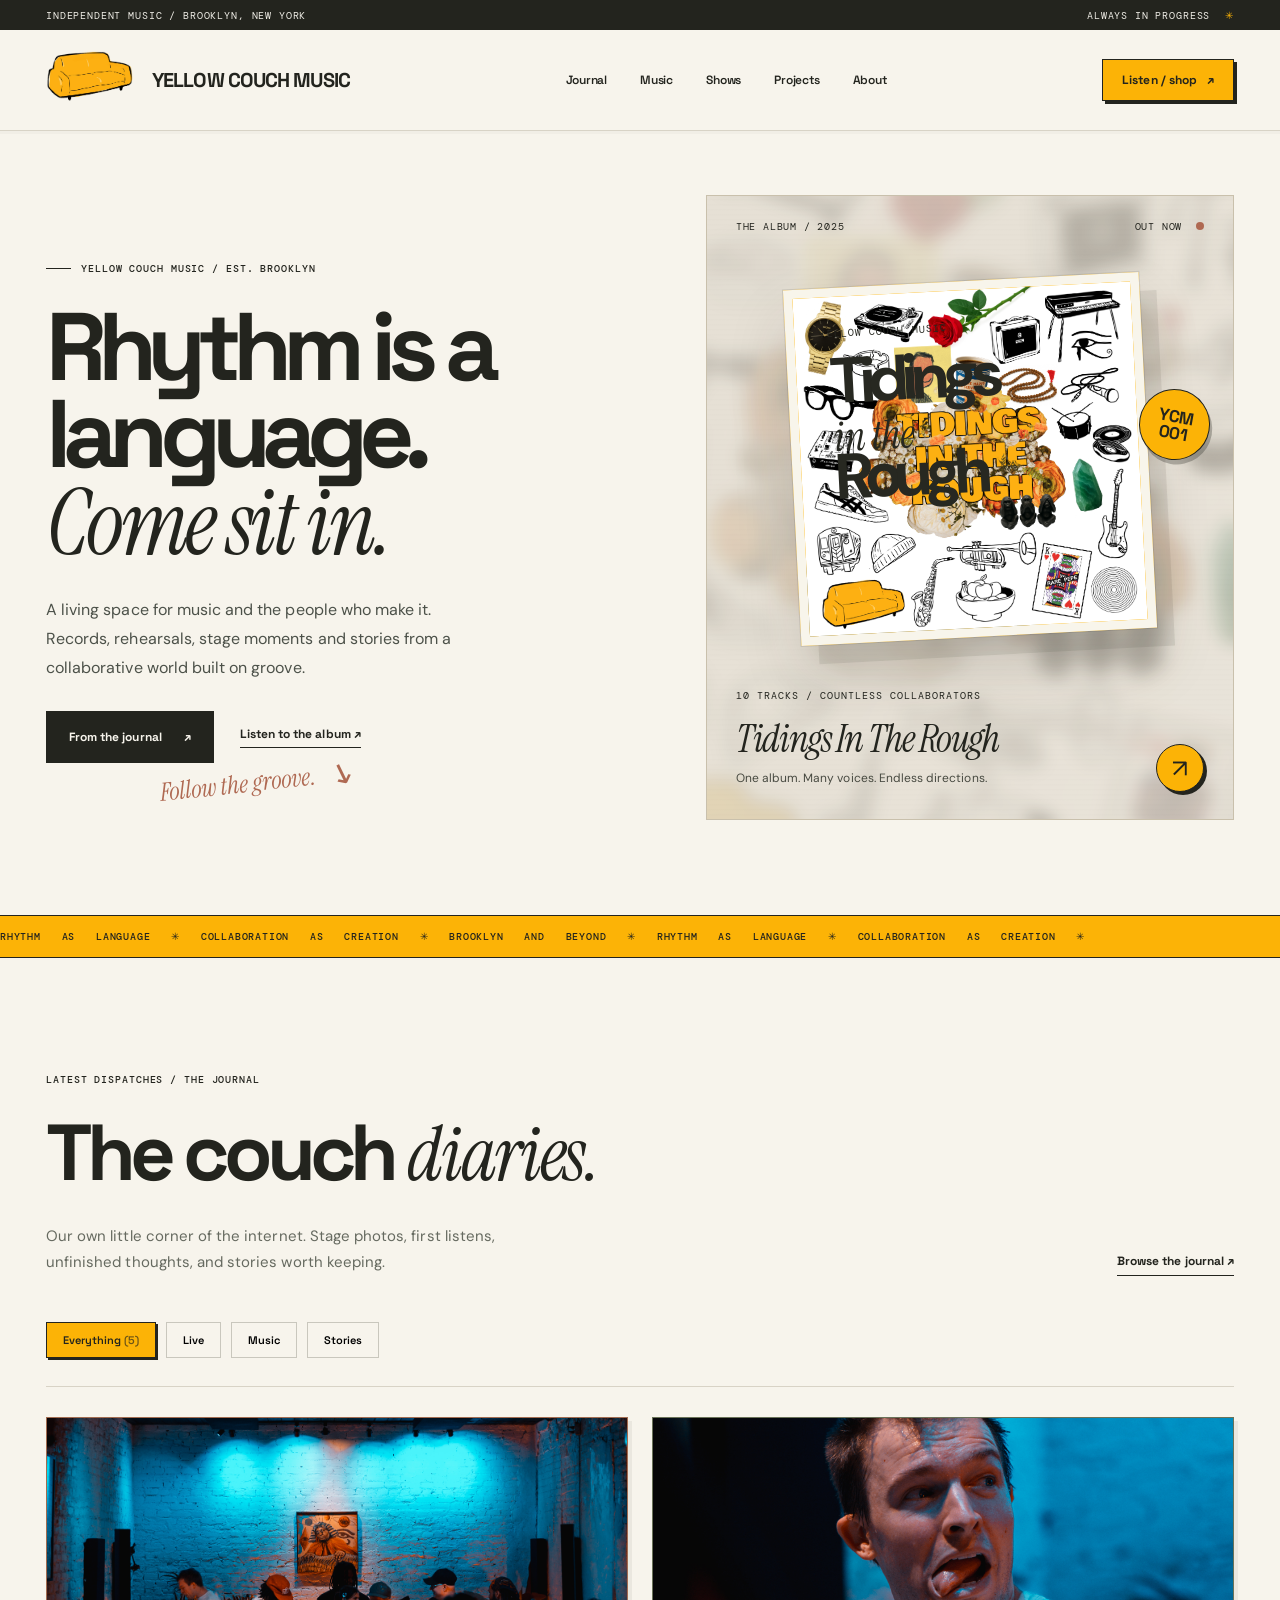
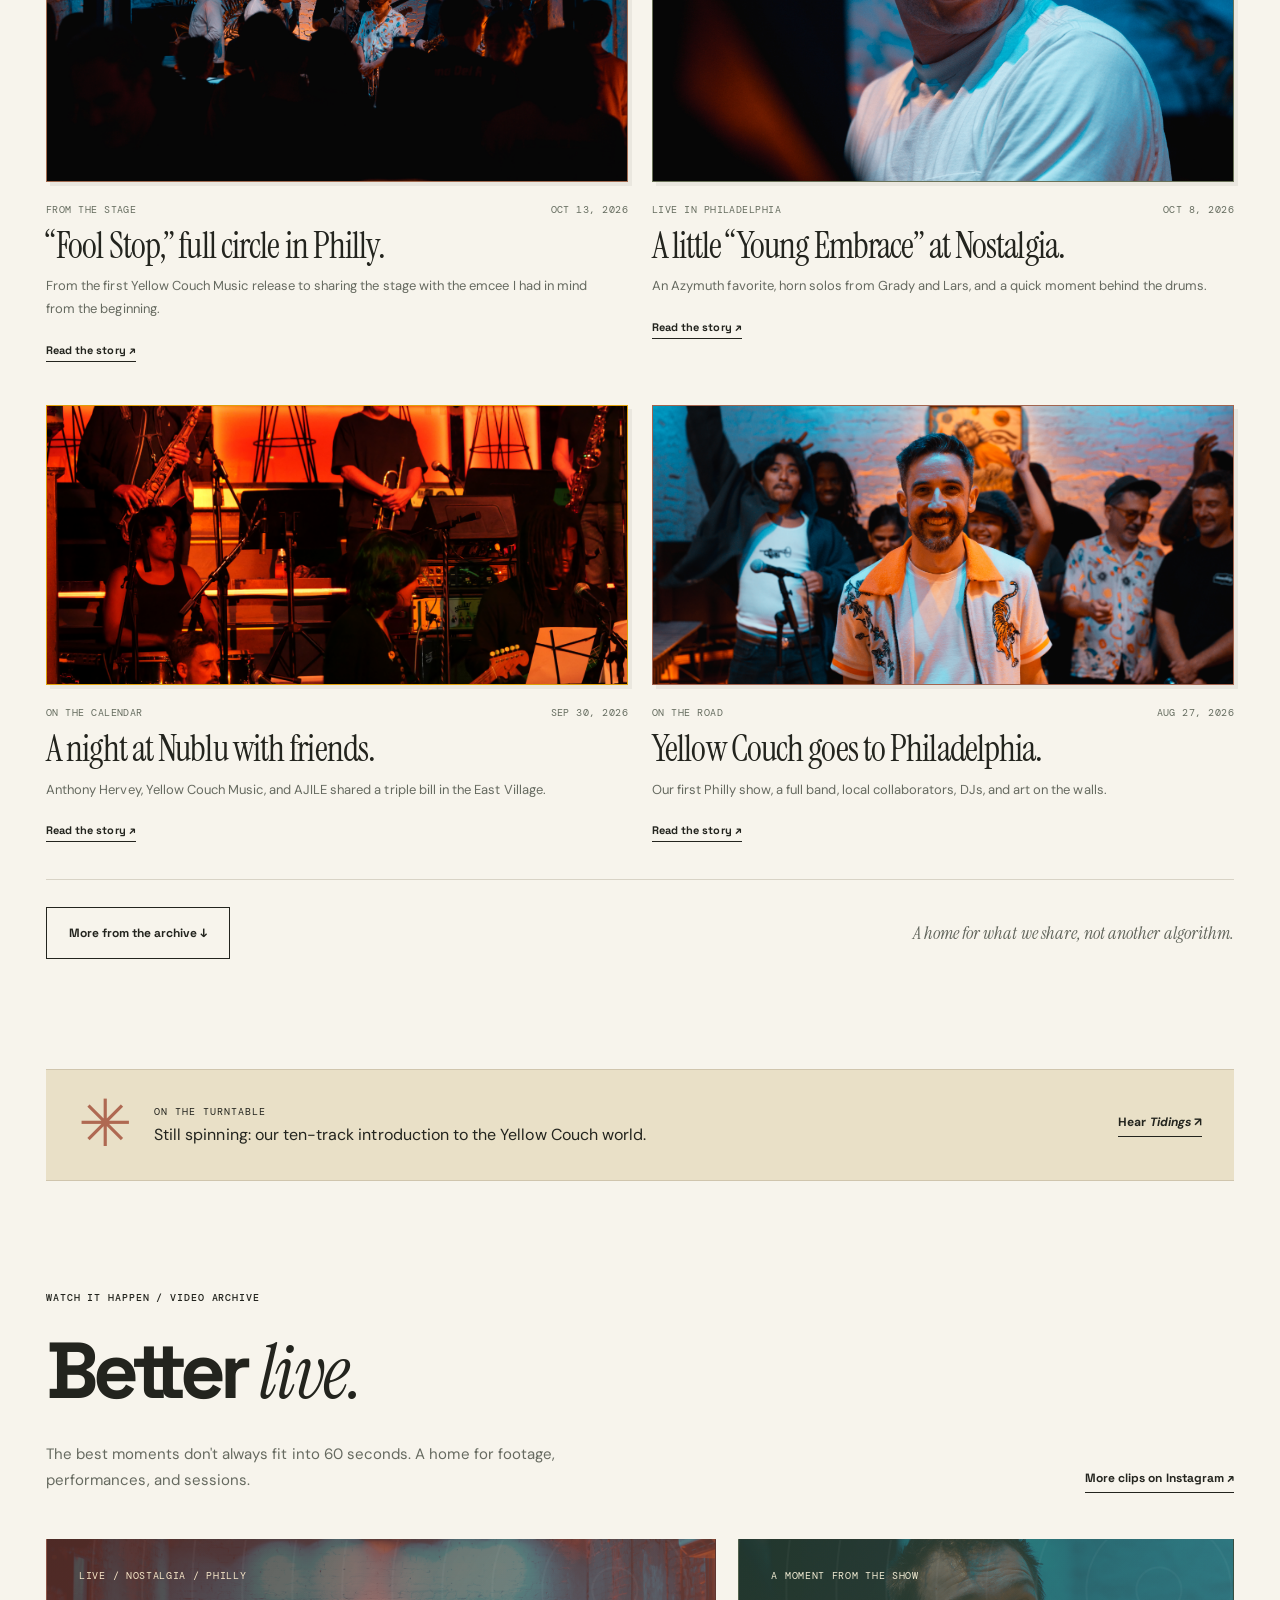
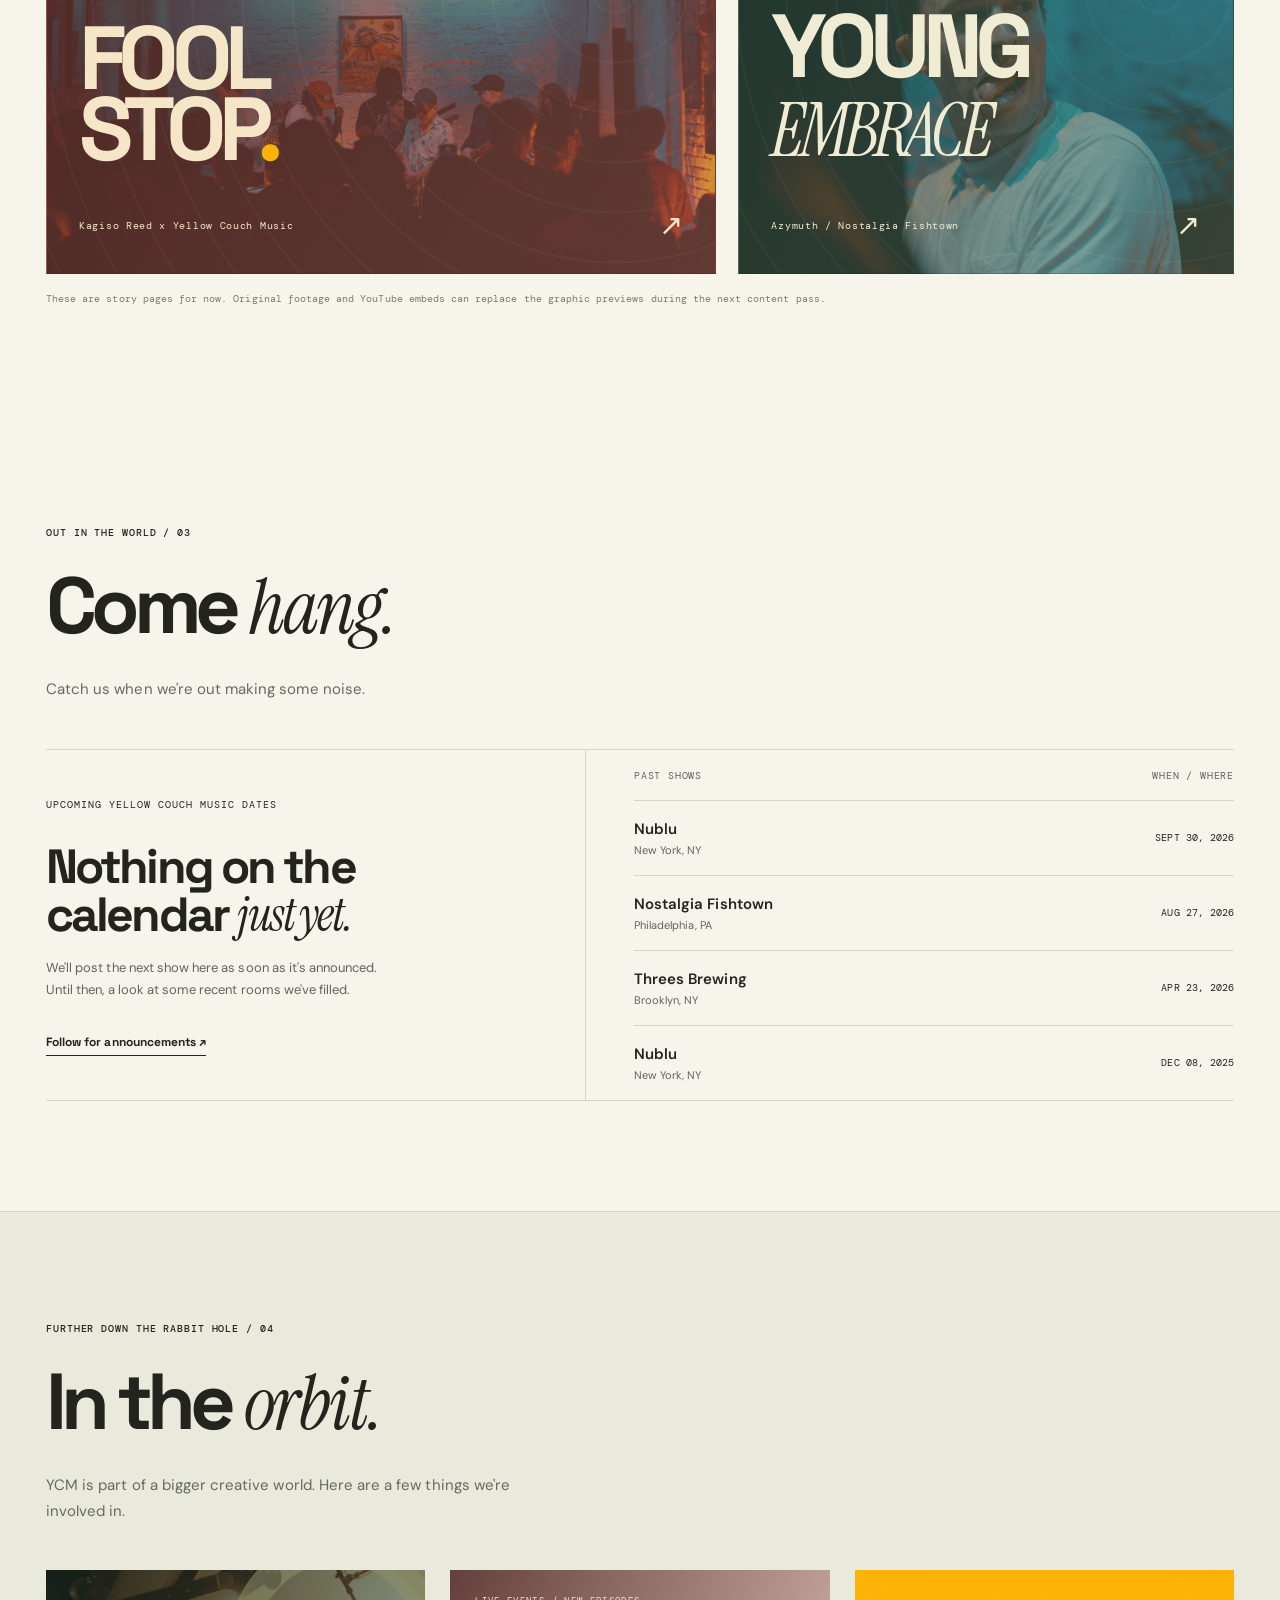
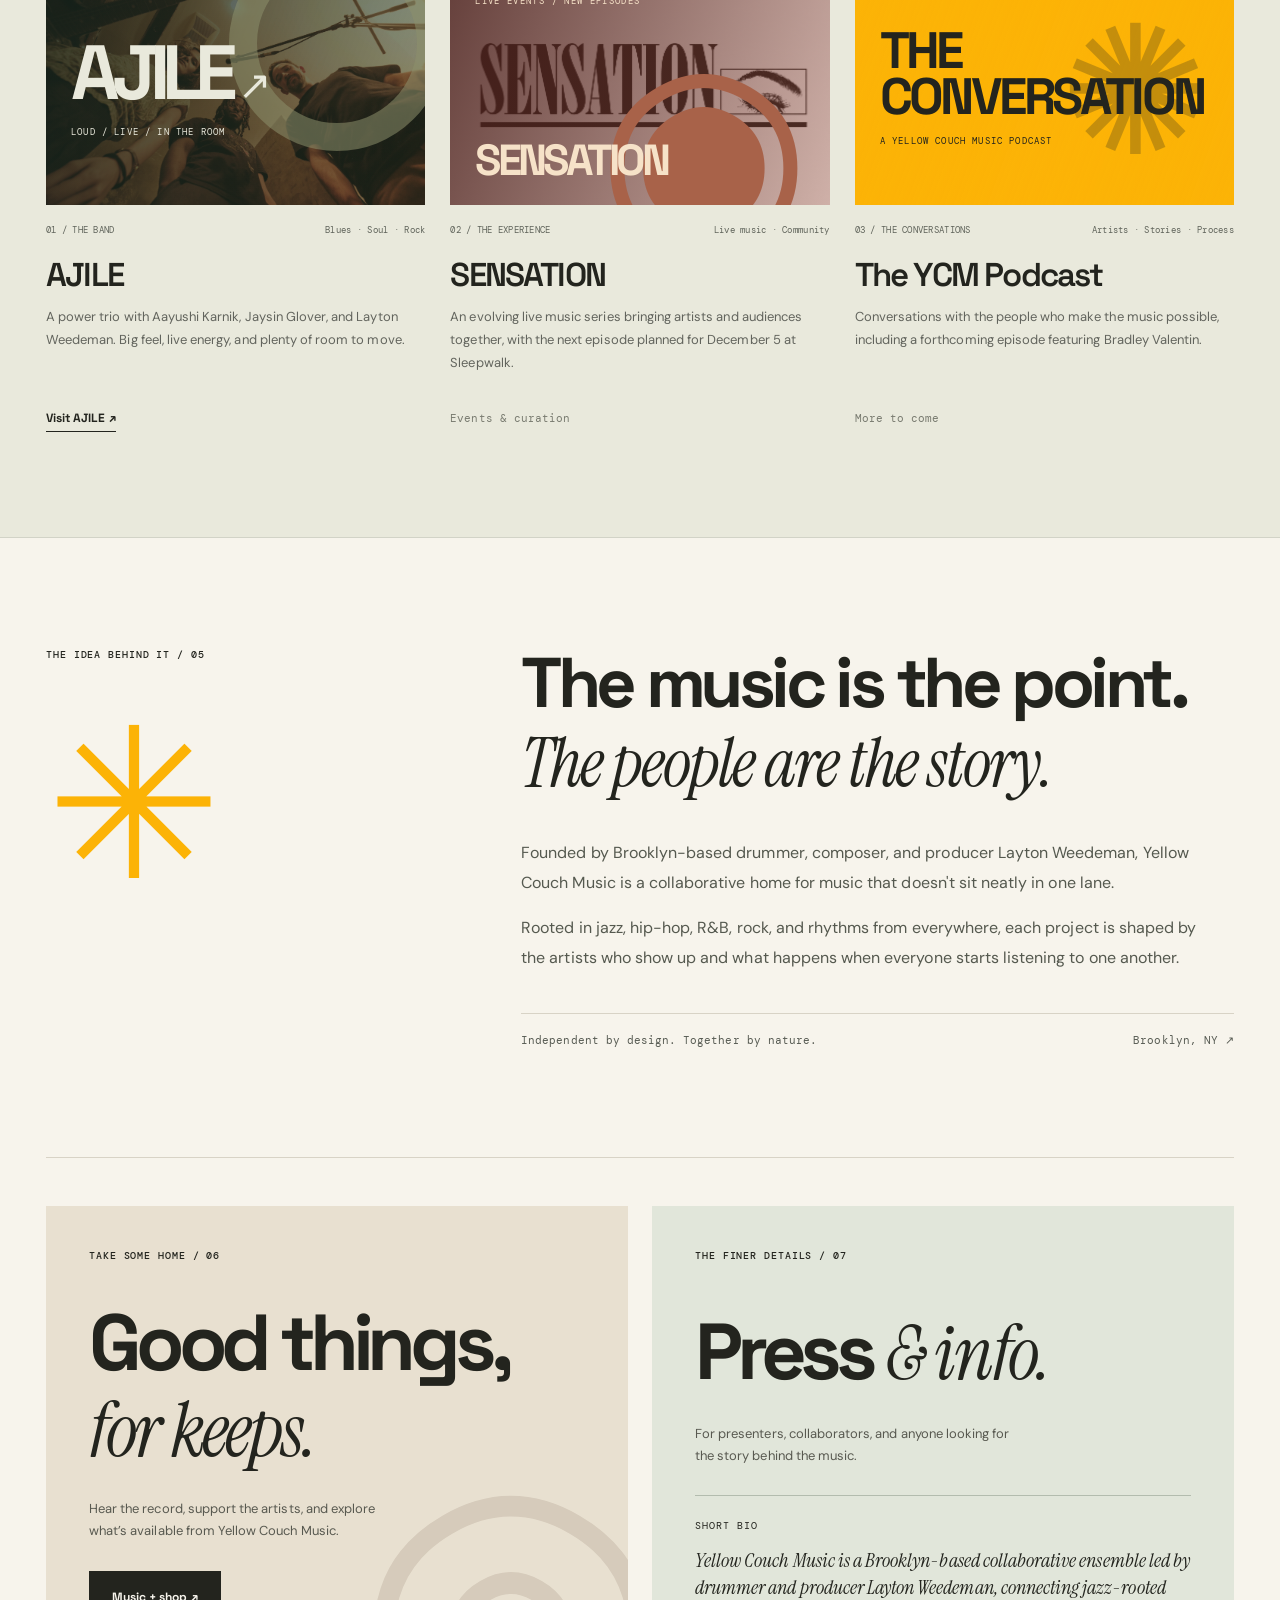
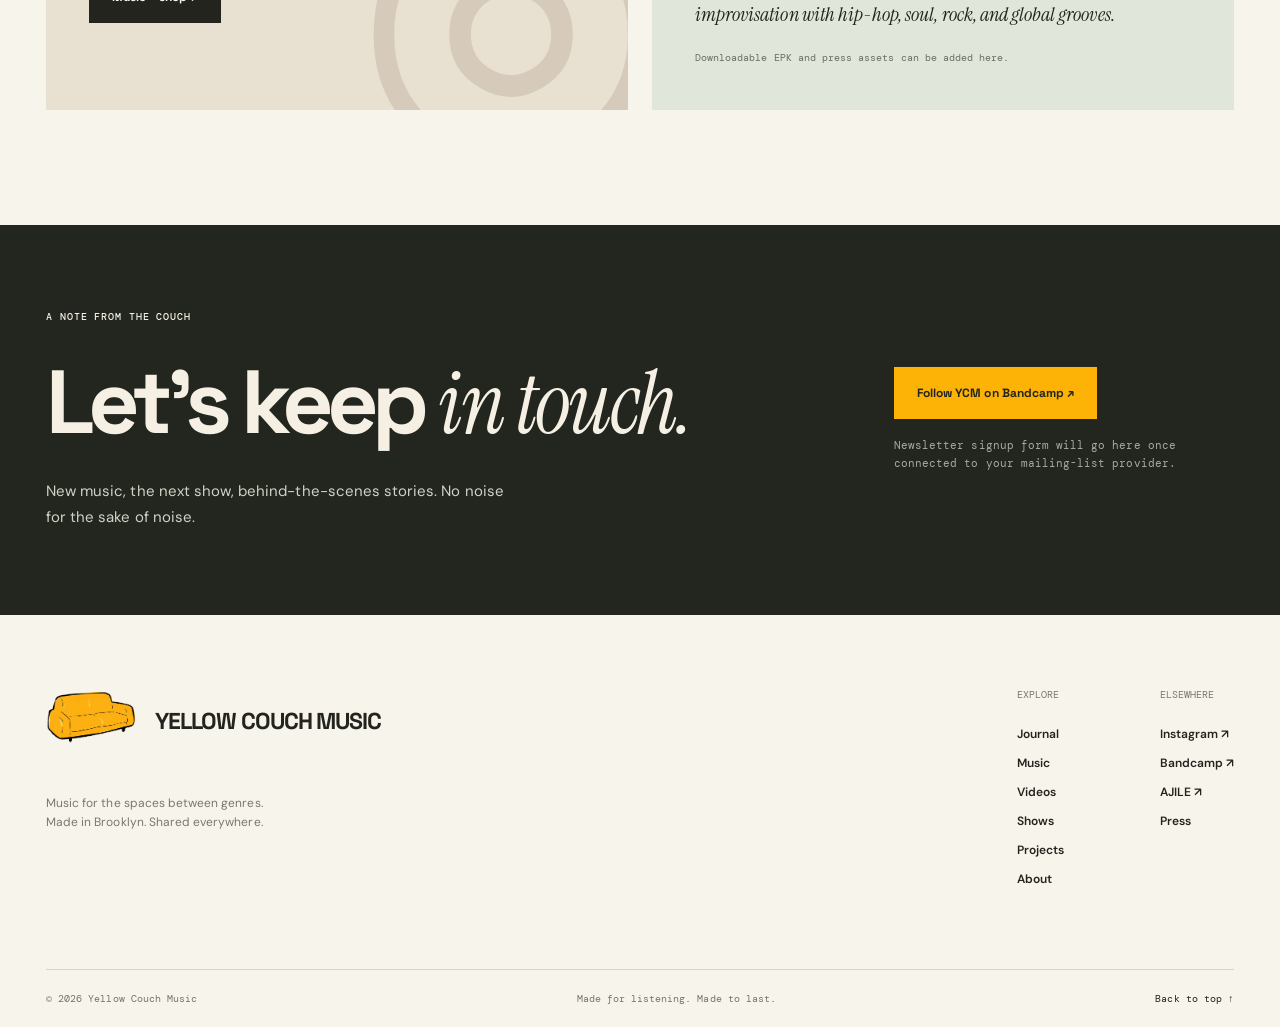
==== commit c48e13b7: "Add files via upload" ====
--- a/index.html
+++ b/index.html
@@ -12,7 +12,7 @@
   <link rel="preconnect" href="https://fonts.googleapis.com" />
   <link rel="preconnect" href="https://fonts.gstatic.com" crossorigin />
   <link href="https://fonts.googleapis.com/css2?family=DM+Sans:wght@400;500;600;700&family=DM+Mono:wght@400;500&family=Instrument+Serif:ital@0;1&family=Space+Grotesk:wght@400;500;600;700&display=swap" rel="stylesheet" />
-  <link rel="stylesheet" href="styles.css?v=4" />
+  <link rel="stylesheet" href="styles.css?v=5" />
   <script defer src="content.js"></script>
   <script defer src="app.js"></script>
 </head>
@@ -20,7 +20,7 @@
   <a class="skip-link" href="#main">Skip to main content</a>
   <div class="site-topline"><span>Independent music / Brooklyn, New York</span><span>Always in progress <span class="topline-star" aria-hidden="true">✳</span></span></div>
   <header class="site-header" id="top">
-    <a href="index.html" class="wordmark" aria-label="Yellow Couch Music, home"><img src="assets/ycm-logo.png" alt="" class="wordmark-logo"><span class="brand-wordmark" aria-hidden="true"><strong>YELLOW COUCH</strong><span class="brand-wordmark-sub">MUSIC</span></span></a>
+    <a href="index.html" class="wordmark" aria-label="Yellow Couch Music, home"><img src="assets/ycm-logo.png" alt="" class="wordmark-logo"><span class="brand-wordmark" aria-hidden="true">YELLOW COUCH MUSIC</span></a>
     <button class="nav-toggle" id="nav-toggle" type="button" aria-controls="primary-nav" aria-expanded="false">Menu <span aria-hidden="true">☰</span></button>
     <nav class="primary-nav" id="primary-nav" aria-label="Main navigation">
       <a href="#journal">Journal</a><a href="#music">Music</a><a href="#shows">Shows</a><a href="#projects">Projects</a><a href="#about">About</a>
@@ -66,6 +66,6 @@
     <section class="two-column-section shell" aria-label="Shop and press"><div class="mini-panel" id="store"><div class="eyebrow">Take some home / 06</div><h2>Good things,<br><em>for keeps.</em></h2><p>Hear the record, support the artists, and explore what’s available from Yellow Couch Music.</p><a href="https://yellowcouchmusic.bandcamp.com" target="_blank" rel="noopener noreferrer" class="button button-dark">Music + shop ↗</a><span class="panel-decoration" aria-hidden="true">◎</span></div><div class="mini-panel press-panel" id="press"><div class="eyebrow">The finer details / 07</div><h2>Press <em>&amp; info.</em></h2><p>For presenters, collaborators, and anyone looking for the story behind the music.</p><div class="press-bio"><span class="small-label">SHORT BIO</span><p>Yellow Couch Music is a Brooklyn-based collaborative ensemble led by drummer and producer Layton Weedeman, connecting jazz-rooted improvisation with hip-hop, soul, rock, and global grooves.</p></div><p class="panel-note">Downloadable EPK and press assets can be added here.</p></div></section>
     <section class="newsletter" id="newsletter"><div class="shell newsletter-content"><div><div class="eyebrow">A note from the couch</div><h2>Let's keep <em>in touch.</em></h2><p>New music, the next show, behind-the-scenes stories. No noise for the sake of noise.</p></div><div class="newsletter-action"><a class="button button-yellow" href="https://yellowcouchmusic.bandcamp.com" target="_blank" rel="noopener noreferrer">Follow YCM on Bandcamp ↗</a><span>Newsletter signup form will go here once connected to your mailing-list provider.</span></div></div></section>
   </main>
-  <footer class="site-footer shell"><div class="footer-main"><div><a href="index.html" class="footer-logo" aria-label="Yellow Couch Music, home"><img src="assets/ycm-logo.png" alt=""><span class="brand-wordmark" aria-hidden="true"><strong>YELLOW COUCH</strong><span class="brand-wordmark-sub">MUSIC</span></span></a><p>Music for the spaces between genres.<br>Made in Brooklyn. Shared everywhere.</p></div><div class="footer-links"><div><span>EXPLORE</span><a href="#journal">Journal</a><a href="#music">Music</a><a href="#videos">Videos</a><a href="#shows">Shows</a><a href="#projects">Projects</a><a href="#about">About</a></div><div><span>ELSEWHERE</span><a href="https://www.instagram.com/yellowcouchmusic/" target="_blank" rel="noopener noreferrer">Instagram ↗</a><a href="https://yellowcouchmusic.bandcamp.com/" target="_blank" rel="noopener noreferrer">Bandcamp ↗</a><a href="https://weareajile.com" target="_blank" rel="noopener noreferrer">AJILE ↗</a><a href="#press">Press</a></div></div></div><div class="footer-bottom"><span>© <span id="copyright-year">2026</span> Yellow Couch Music</span><span>Made for listening. Made to last.</span><a href="#top">Back to top ↑</a></div></footer>
+  <footer class="site-footer shell"><div class="footer-main"><div><a href="index.html" class="footer-logo" aria-label="Yellow Couch Music, home"><img src="assets/ycm-logo.png" alt=""><span class="brand-wordmark" aria-hidden="true">YELLOW COUCH MUSIC</span></a><p>Music for the spaces between genres.<br>Made in Brooklyn. Shared everywhere.</p></div><div class="footer-links"><div><span>EXPLORE</span><a href="#journal">Journal</a><a href="#music">Music</a><a href="#videos">Videos</a><a href="#shows">Shows</a><a href="#projects">Projects</a><a href="#about">About</a></div><div><span>ELSEWHERE</span><a href="https://www.instagram.com/yellowcouchmusic/" target="_blank" rel="noopener noreferrer">Instagram ↗</a><a href="https://yellowcouchmusic.bandcamp.com/" target="_blank" rel="noopener noreferrer">Bandcamp ↗</a><a href="https://weareajile.com" target="_blank" rel="noopener noreferrer">AJILE ↗</a><a href="#press">Press</a></div></div></div><div class="footer-bottom"><span>© <span id="copyright-year">2026</span> Yellow Couch Music</span><span>Made for listening. Made to last.</span><a href="#top">Back to top ↑</a></div></footer>
 </body>
 </html>
--- a/styles.css
+++ b/styles.css
@@ -162,60 +162,30 @@
 @media(prefers-reduced-motion:reduce){.post-link:hover .post-media,.post-link:hover .post-media img{transform:none}}
 
 /* =========================================================
-   YCM BRAND UPDATE V4 — unified brand yellow + simple wordmark
+   YCM BRAND UPDATE V5 — official yellow + single-line wordmark
    ========================================================= */
-:root { --brand-yellow: #fcb306; --gold: var(--brand-yellow); }
-
-/* The actual YCM couch illustration stays unchanged. Only text is added. */
+:root { --brand-yellow:#fcb306; --gold:var(--brand-yellow); }
+
 .wordmark, .footer-logo {
-  display:inline-flex;
-  align-items:center;
-  gap:13px;
-  text-decoration:none;
-  flex-shrink:0;
+  display:inline-flex; align-items:center; gap:13px;
+  text-decoration:none; flex-shrink:0;
 }
 .wordmark { min-width:0; }
 .wordmark-logo { display:block; height:64px; width:auto; max-width:128px; object-fit:contain; flex-shrink:0; }
 .brand-wordmark {
-  display:flex;
-  flex-direction:column;
-  justify-content:center;
-  align-items:flex-start;
-  font-family:'Space Grotesk','DM Sans',Arial,sans-serif;
+  display:block;
+  font:700 20px/1 'Space Grotesk','DM Sans',Arial,sans-serif;
+  letter-spacing:-.045em;
   text-transform:uppercase;
   color:var(--ink);
   white-space:nowrap;
-  letter-spacing:0;
-  line-height:1;
-}
-.brand-wordmark strong {
-  display:block;
-  font-family:inherit;
-  font-style:normal;
-  font-size:20px;
-  font-weight:700;
-  letter-spacing:-.05em;
-}
-.brand-wordmark-sub {
-  display:block;
-  font-family:inherit;
-  font-size:18px;
-  font-weight:700;
-  font-style:normal;
-  letter-spacing:.17em;
-  margin-top:5px;
 }
 .footer-logo img { display:block; height:66px; width:auto; max-width:132px; object-fit:contain; }
-.footer-logo .brand-wordmark strong { font-size:23px; }
-.footer-logo .brand-wordmark-sub { font-size:21px; }
-
-/* The YCM yellow is a consistent solid brand color for UI accents. */
-.header-action,
-.button-yellow,
-.marquee-bar,
-.album-sticker,
-.album-arrow,
-.filter.active { background-color:var(--brand-yellow); }
+.footer-logo .brand-wordmark { font-size:23px; }
+
+/* Keep established V4 yellow corrections unchanged. */
+.header-action, .button-yellow, .marquee-bar, .album-sticker,
+.album-arrow, .filter.active { background-color:var(--brand-yellow); }
 .header-action, .button-yellow, .filter.active { color:var(--ink); }
 .marquee-bar { border-color:var(--ink); }
 .about-symbol { color:var(--brand-yellow); }
@@ -225,23 +195,19 @@
 @media(min-width:761px) and (max-width:1120px) {
   .site-header { gap:14px; }
   .wordmark-logo { height:54px; max-width:108px; }
-  .brand-wordmark strong { font-size:17px; }
-  .brand-wordmark-sub { font-size:16px; }
+  .brand-wordmark { font-size:16px; }
 }
 @media(max-width:760px) {
   .wordmark { gap:9px; }
   .wordmark-logo { height:48px; max-width:93px; }
-  .brand-wordmark strong { font-size:16px; }
-  .brand-wordmark-sub { font-size:14px; letter-spacing:.17em; margin-top:4px; }
+  .brand-wordmark { font-size:15px; }
   .footer-logo img { height:56px; max-width:112px; }
-  .footer-logo .brand-wordmark strong { font-size:20px; }
-  .footer-logo .brand-wordmark-sub { font-size:17px; }
+  .footer-logo .brand-wordmark { font-size:19px; }
   .post-nav a:not(:first-child) { display:none; }
 }
 @media(max-width:420px) {
   .wordmark-logo { height:40px; max-width:69px; }
-  .brand-wordmark strong { font-size:14px; }
-  .brand-wordmark-sub { font-size:12px; }
+  .brand-wordmark { font-size:12.5px; letter-spacing:-.05em; }
   .wordmark { gap:8px; }
   .site-header { gap:8px; }
 }
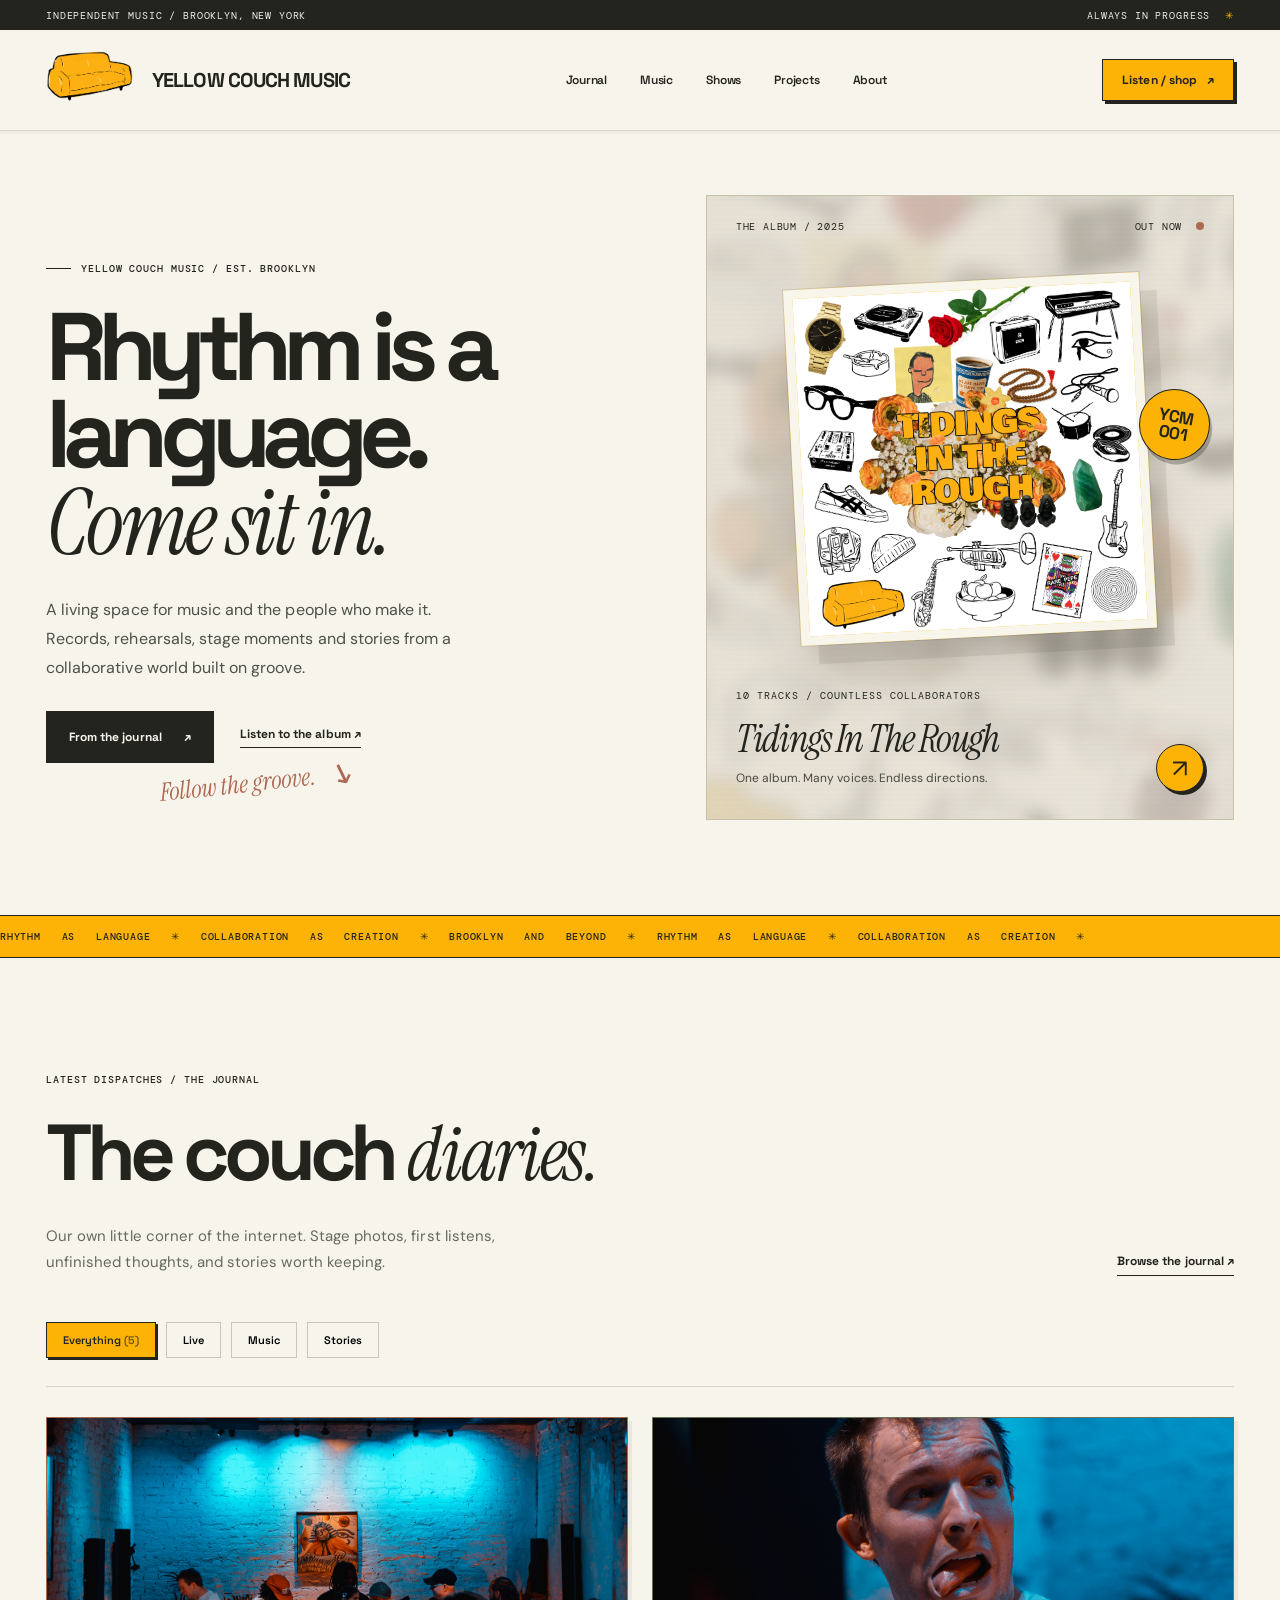
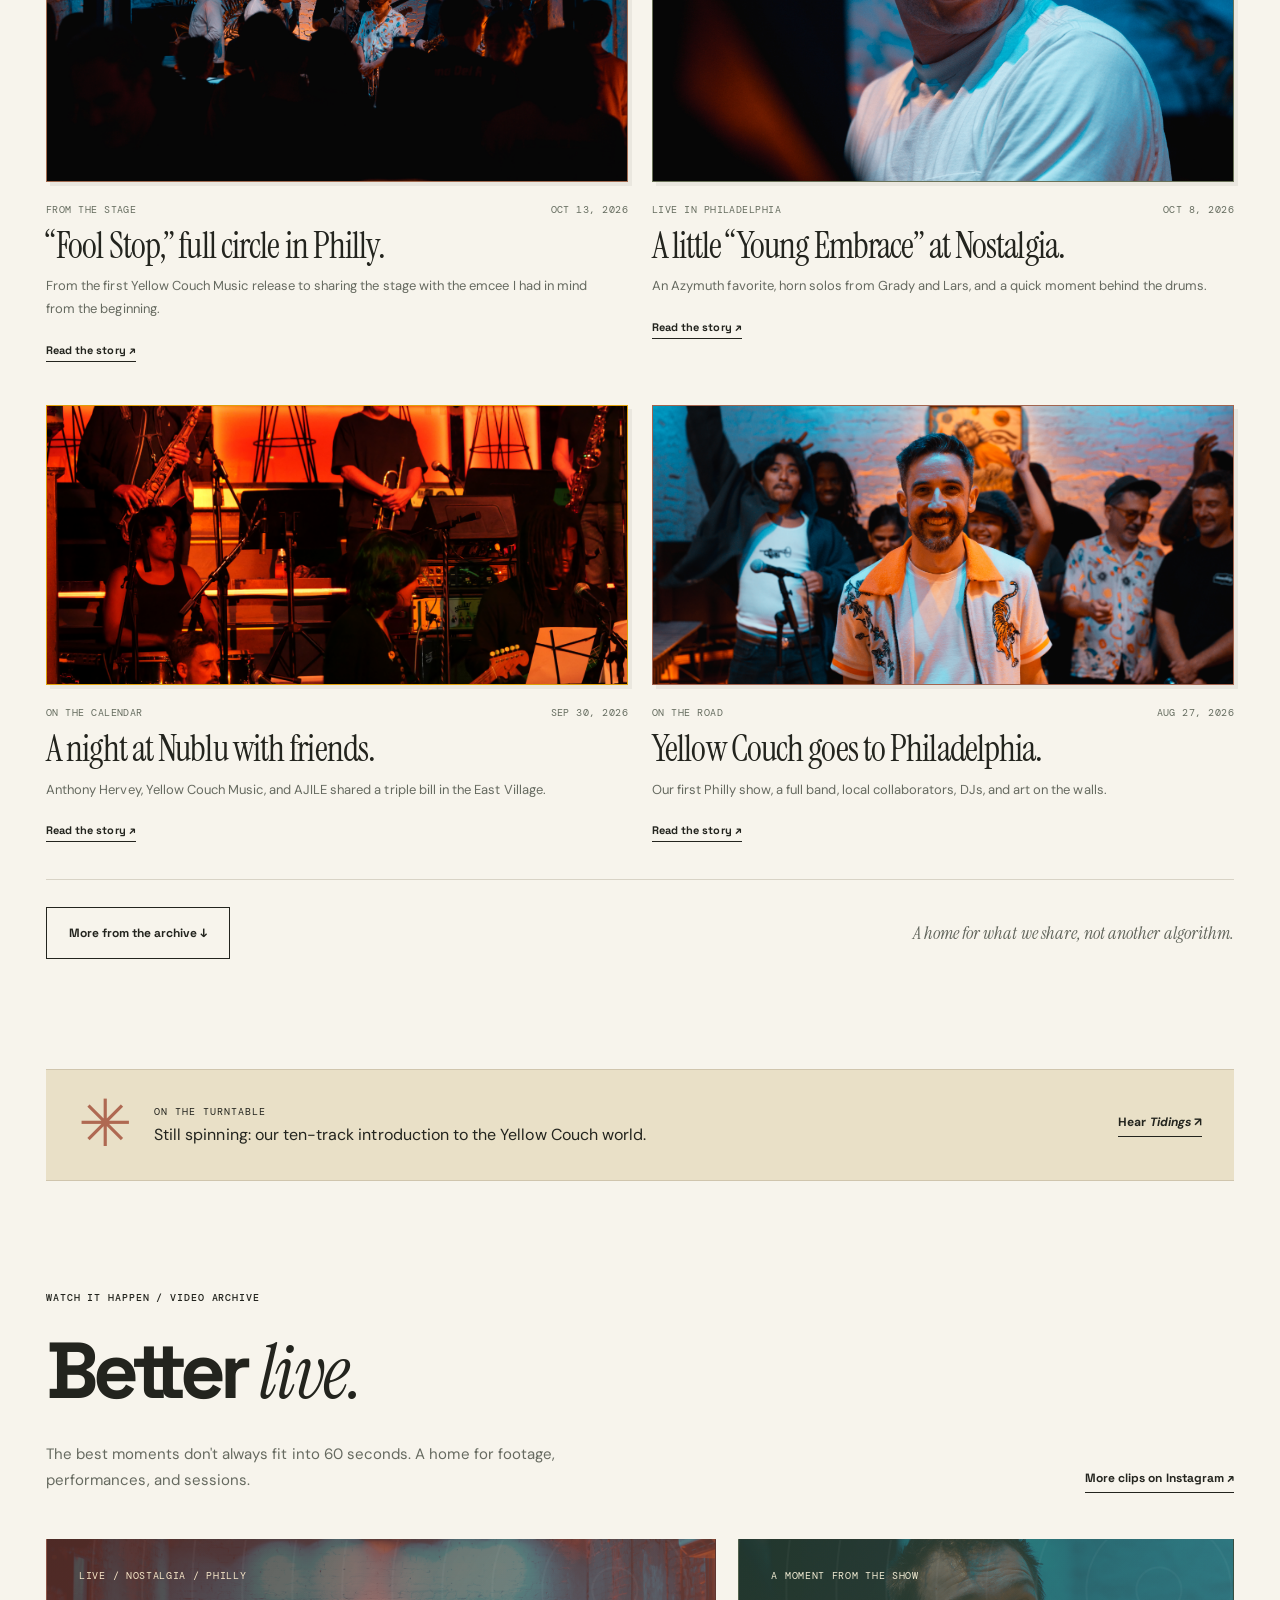
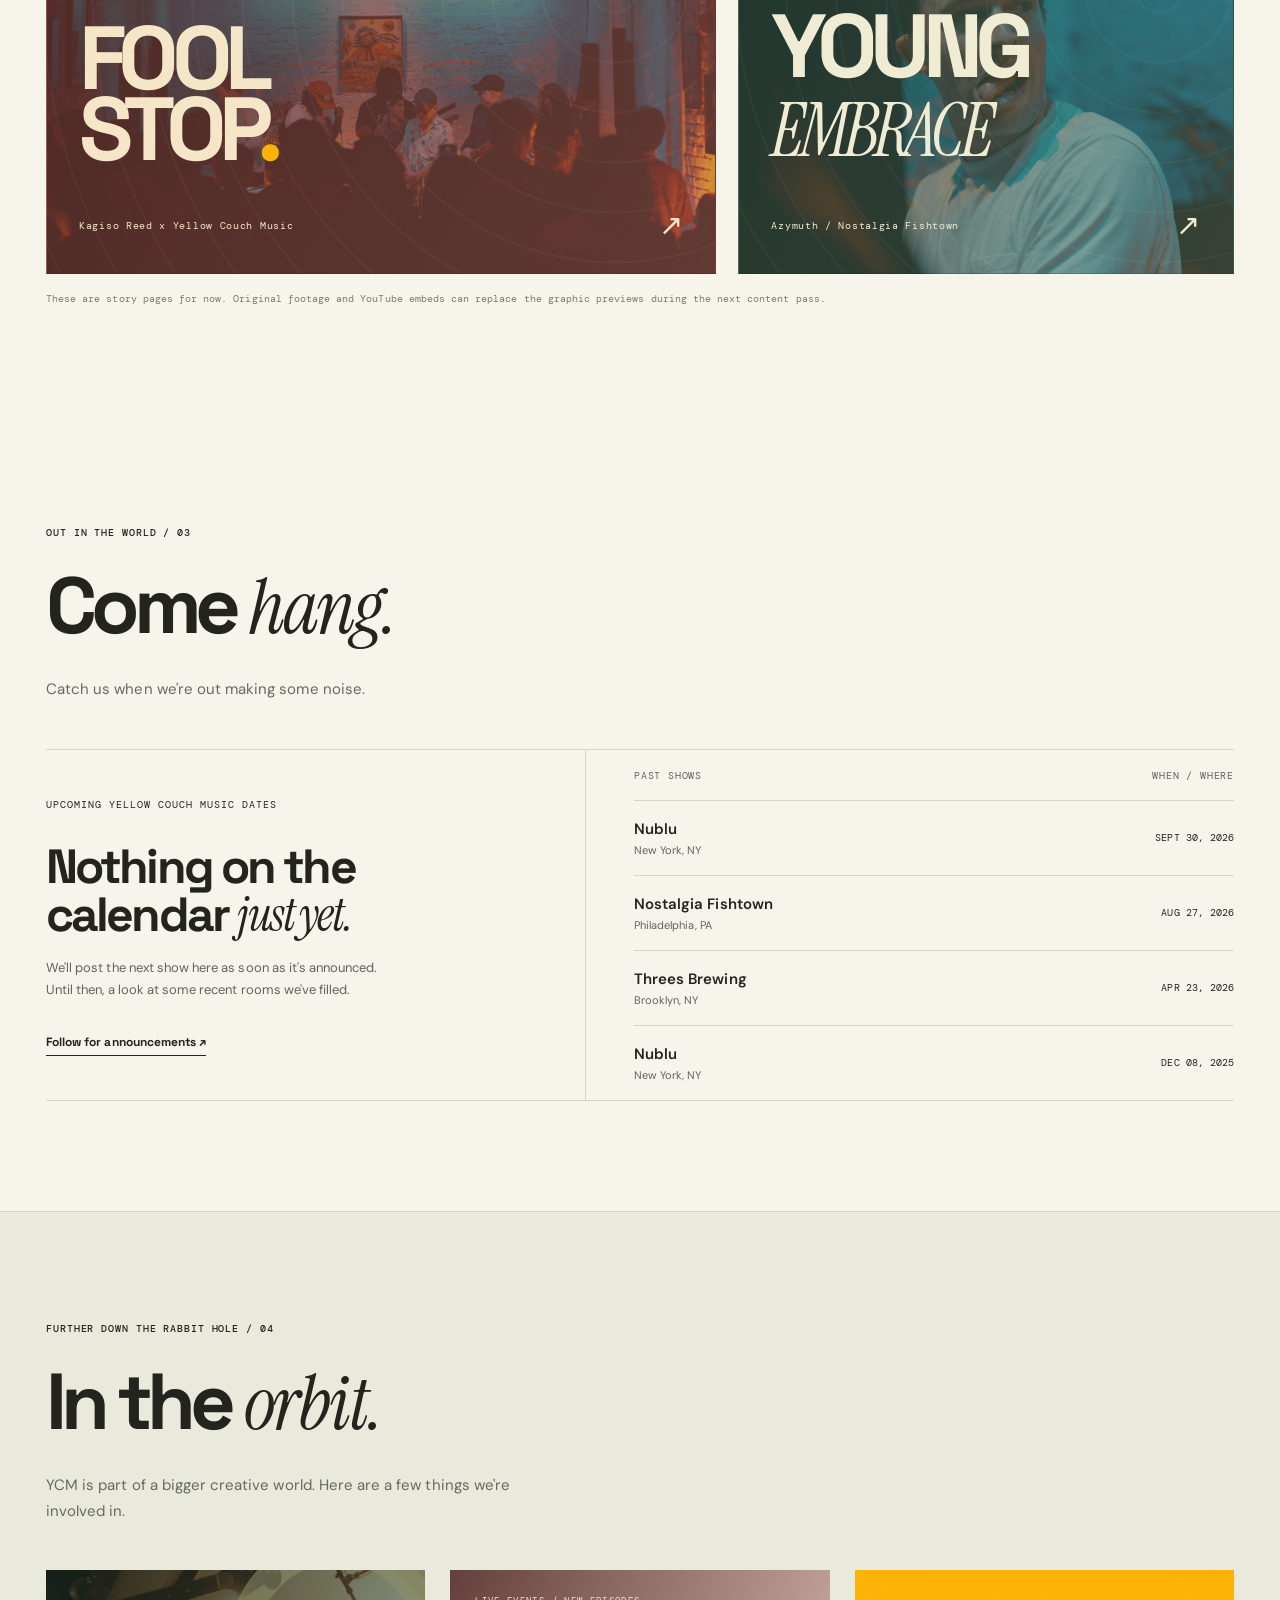
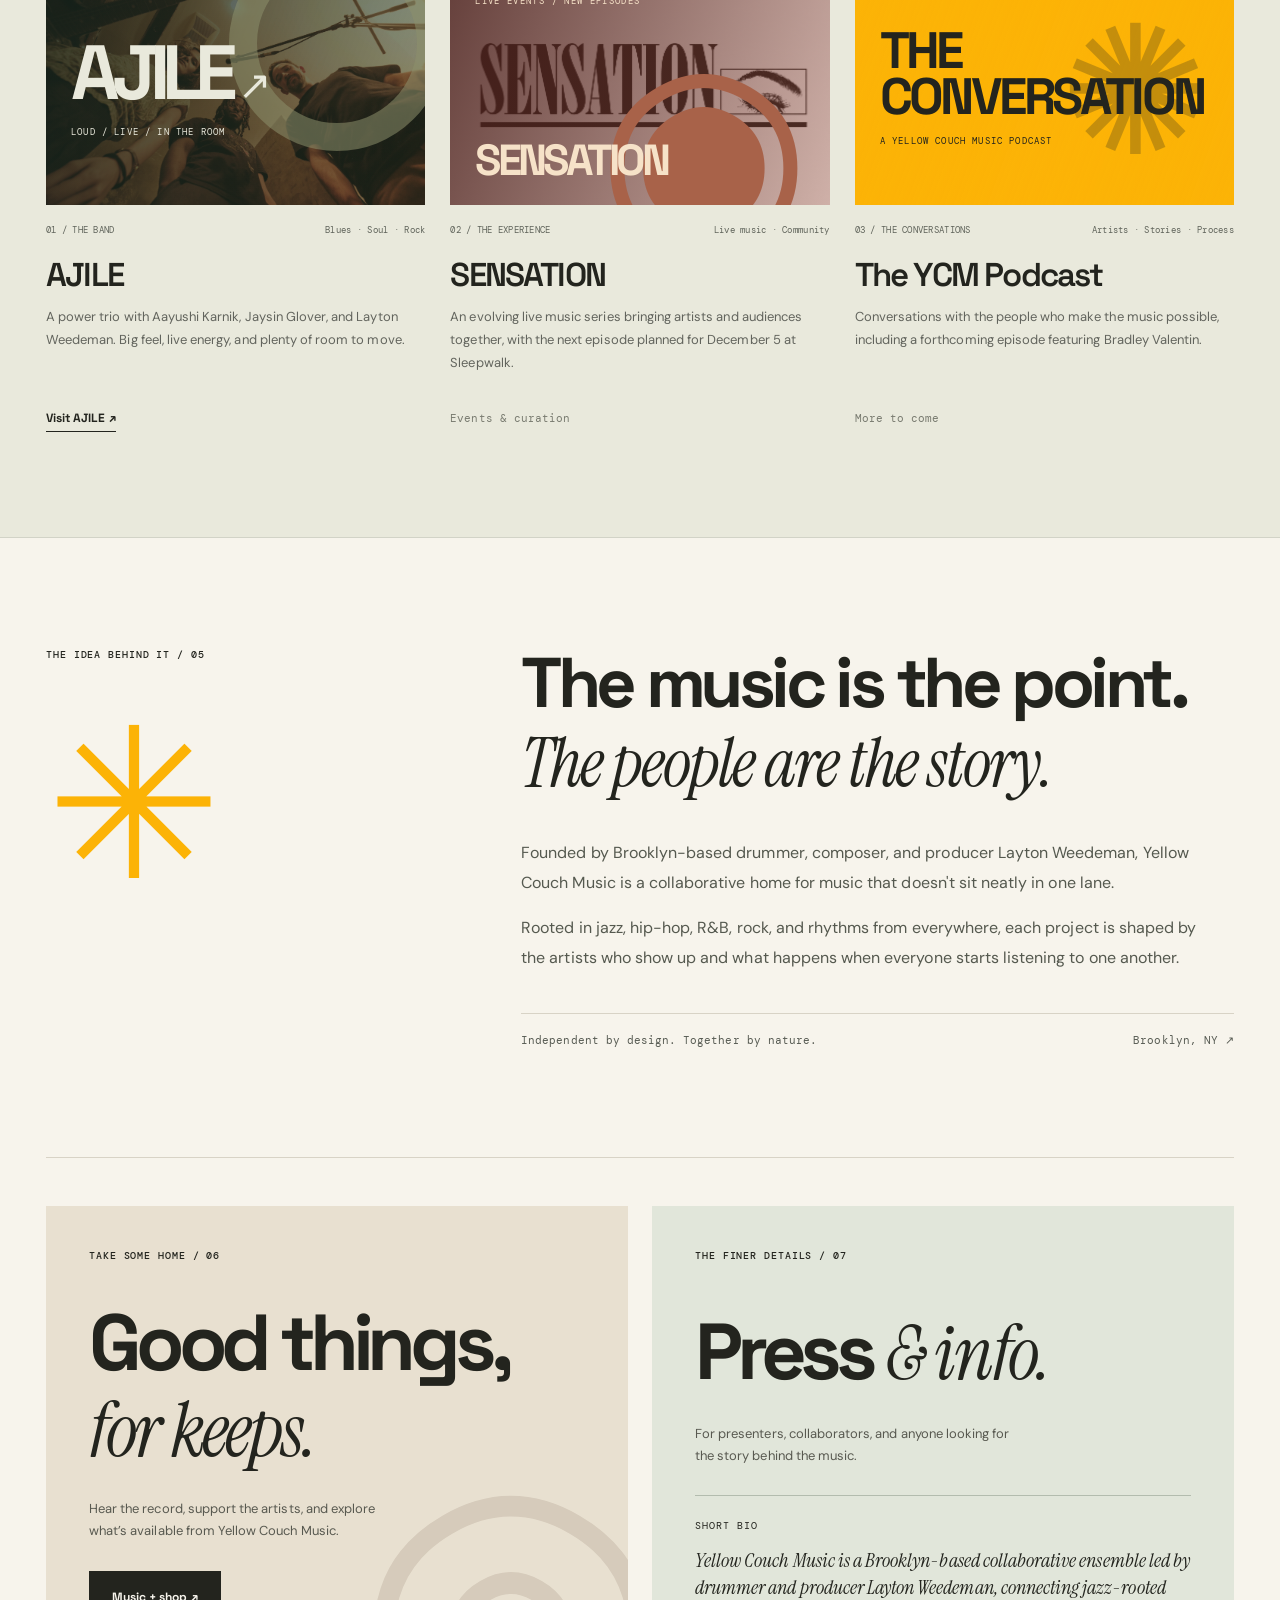
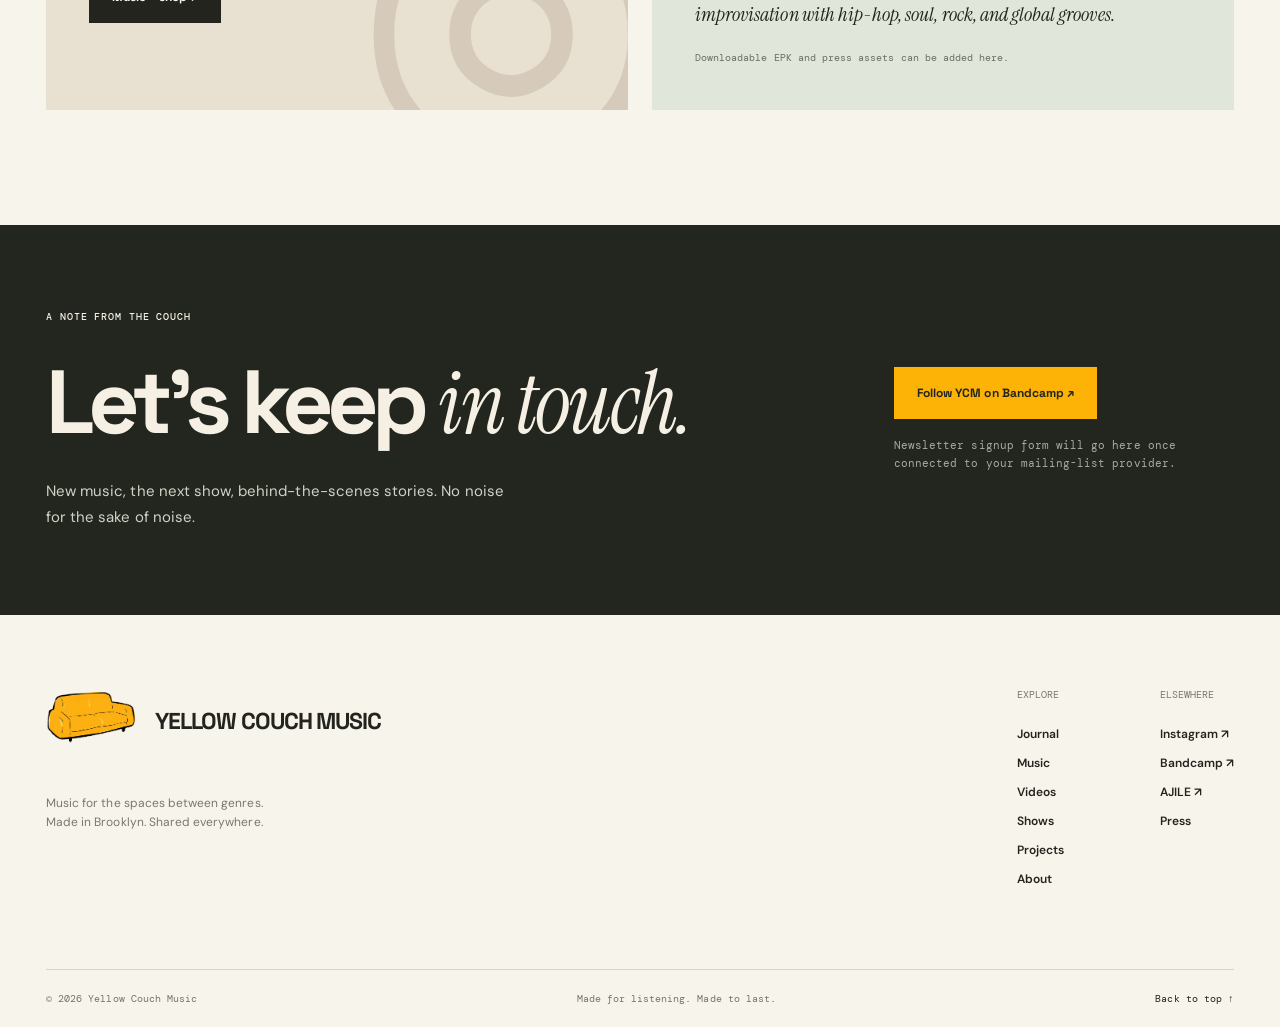
==== commit 046b4b9e: "Update index.html" ====
--- a/index.html
+++ b/index.html
@@ -40,7 +40,7 @@
         <div class="album-background-lettering" aria-hidden="true">TIDINGS</div>
         <div class="album-topline"><span>The album / 2025</span><span>OUT NOW <span class="release-dot" aria-hidden="true"></span></span></div>
         <div class="record-art" aria-label="Artwork placeholder for Tidings In The Rough. Add official album artwork to assets/tidings-cover.jpg.">
-          <div class="record-fallback" aria-hidden="true"><span class="art-sun"></span><span class="art-waves"></span><span class="art-small">YELLOW COUCH MUSIC</span><span class="art-title">Tidings<br><em>in the</em><br>Rough</span></div>
+          
           <img id="album-cover" alt="Tidings In The Rough — Yellow Couch Music album cover" src="assets/tidings-cover.jpg" />
         </div>
         <div class="album-sticker" aria-hidden="true"><span>YCM<br>001</span></div>
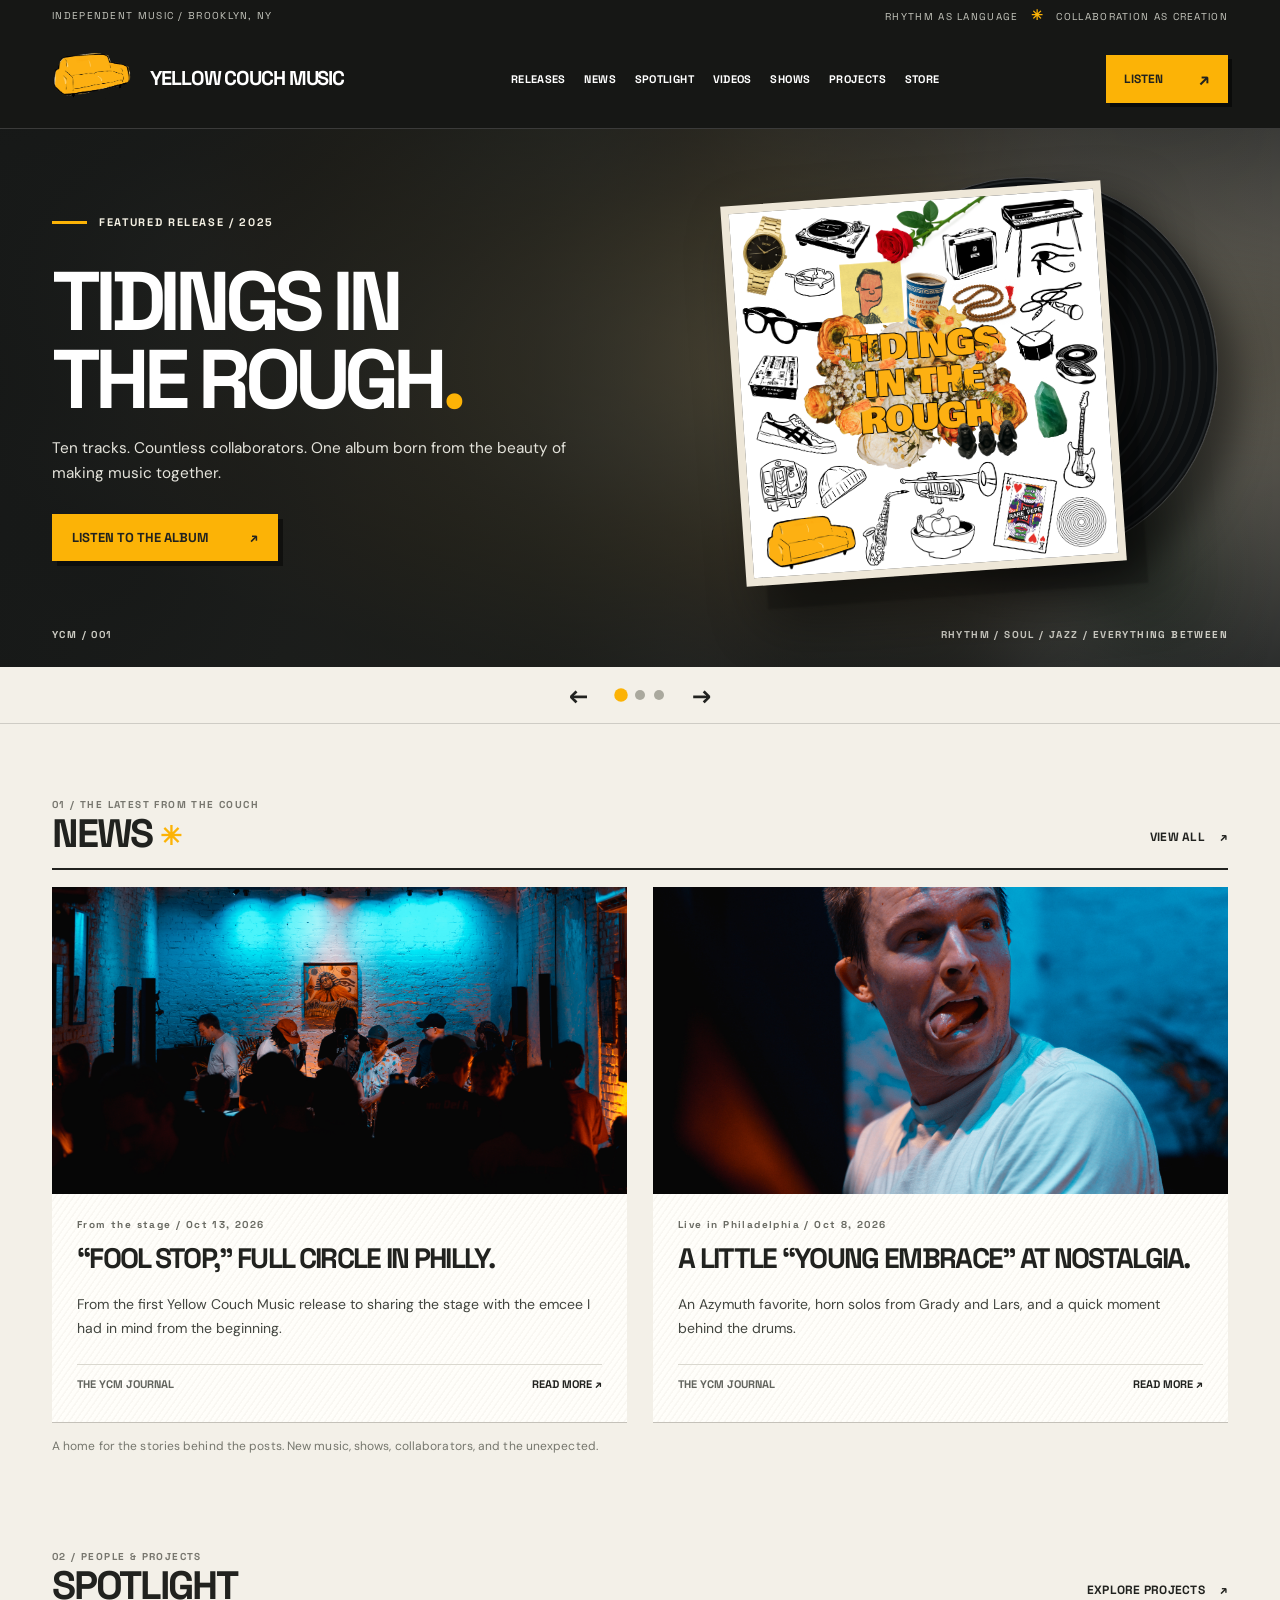
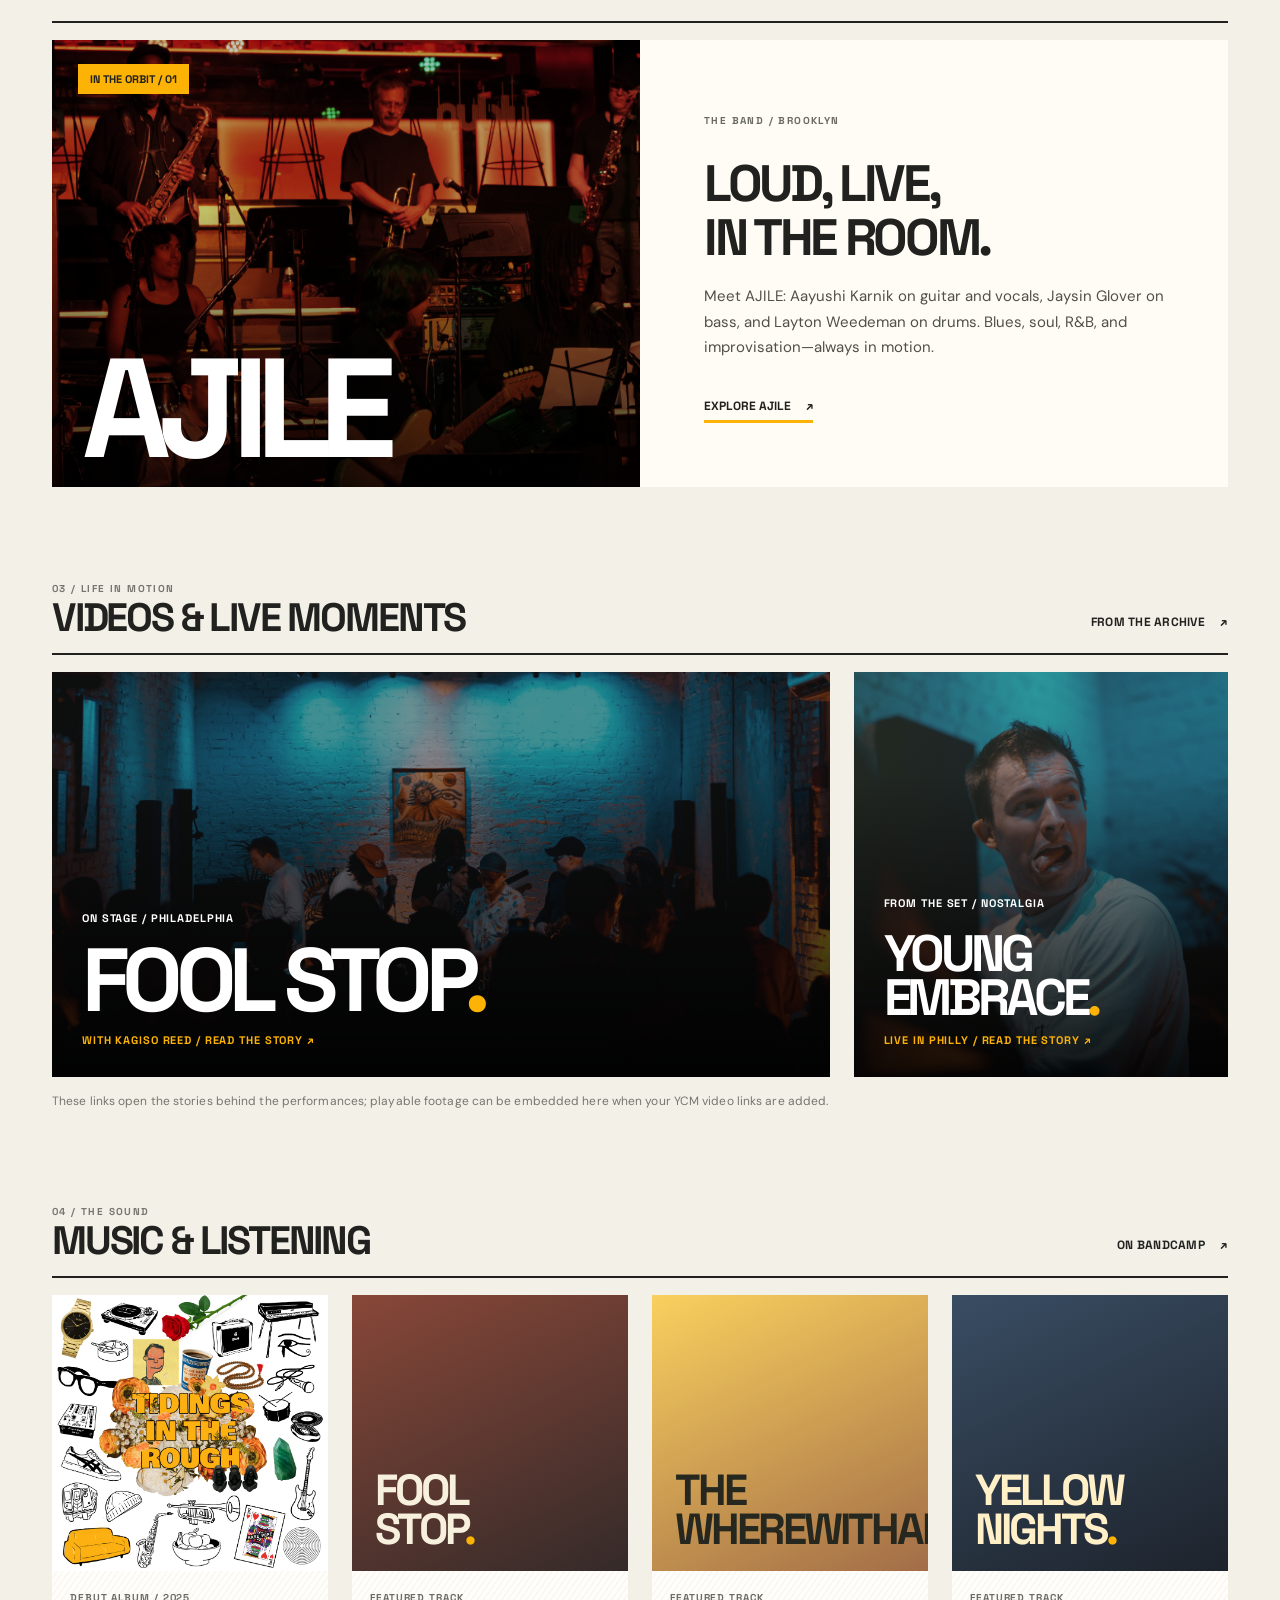
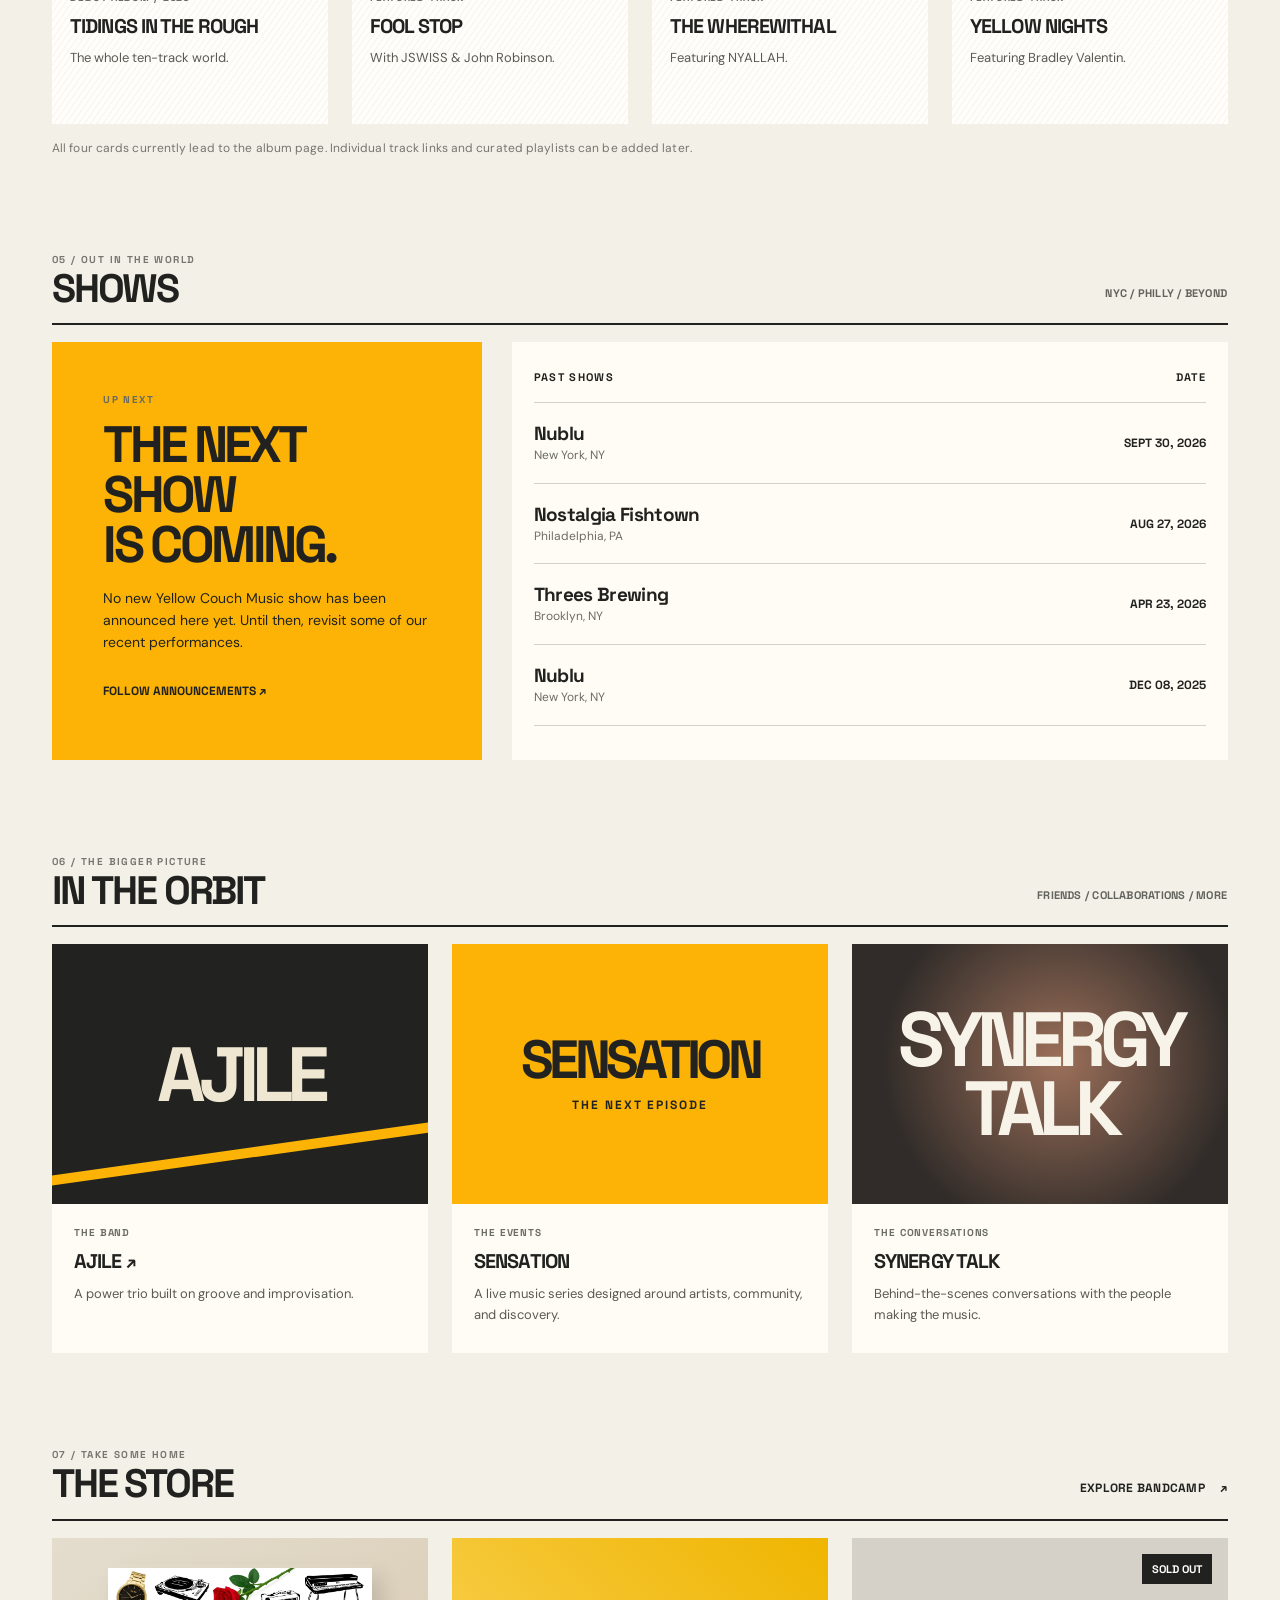
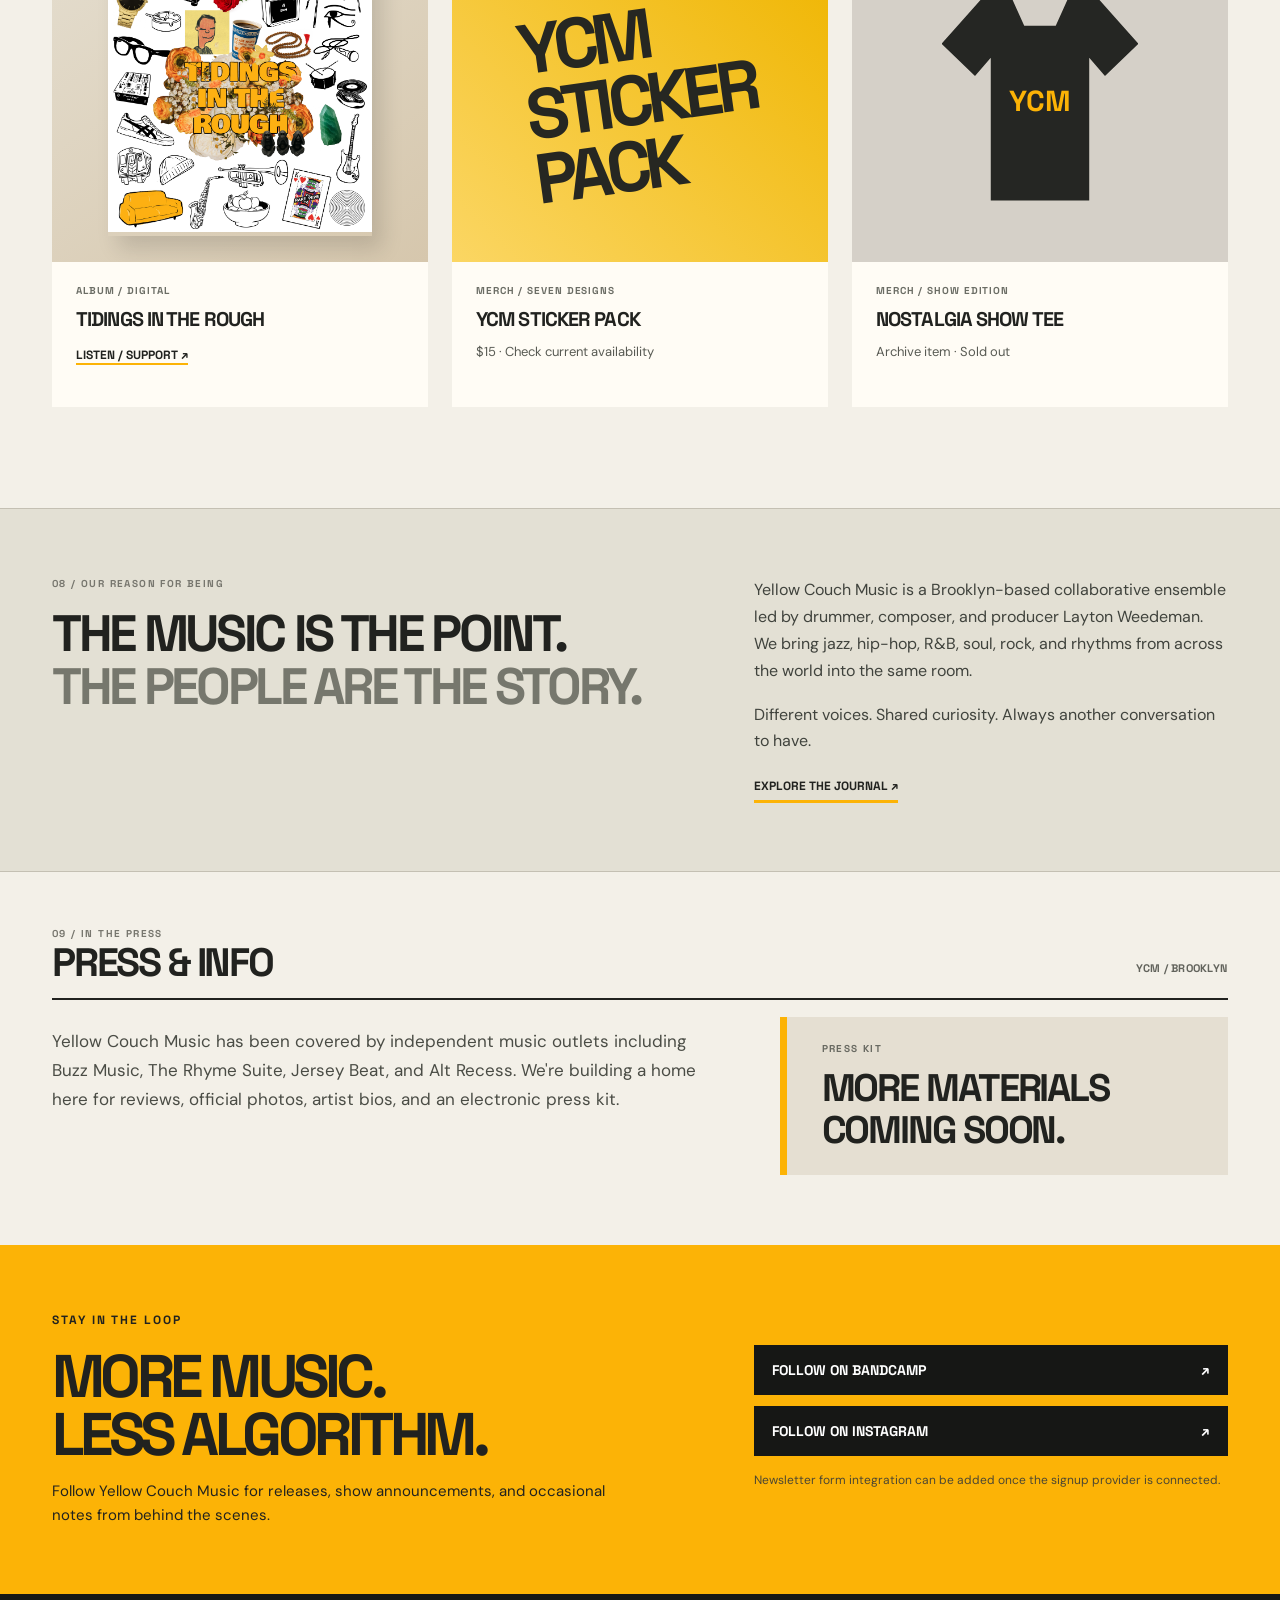
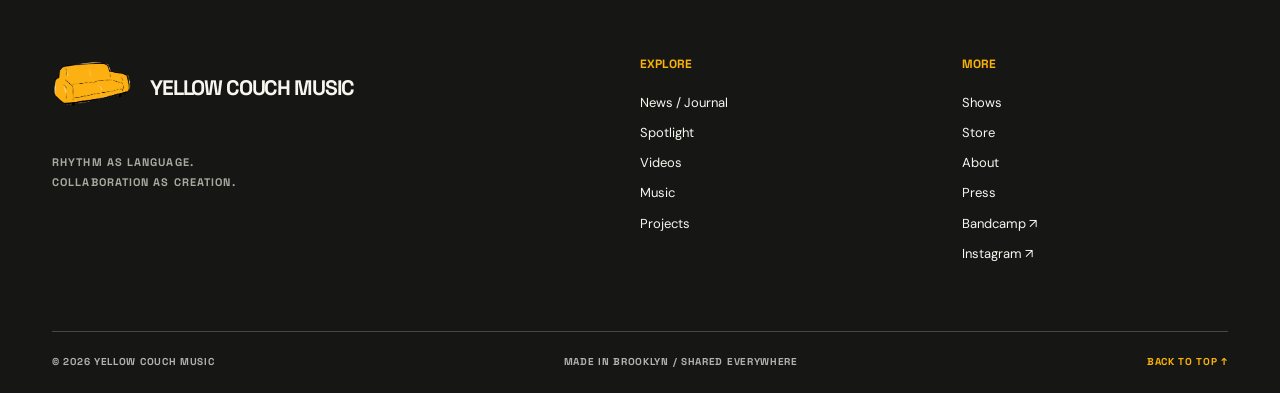
==== commit b3edc762: "Add files via upload" ====
--- a/index.html
+++ b/index.html
@@ -1,71 +1,94 @@
 <!doctype html>
 <html lang="en">
 <head>
-  <meta charset="utf-8" />
-  <meta name="viewport" content="width=device-width, initial-scale=1" />
-  <meta name="theme-color" content="#f7f4ec" />
-  <meta name="description" content="Yellow Couch Music is a Brooklyn-based music collective led by drummer and producer Layton Weedeman. Listen, discover the journal, and explore live performances and collaborations." />
-  <meta property="og:type" content="website" />
-  <meta property="og:title" content="Yellow Couch Music — Music, people, and everything between" />
-  <meta property="og:description" content="A living archive of songs, sessions, shows, and collaborations." />
-  <title>Yellow Couch Music — A living home for the music</title>
-  <link rel="preconnect" href="https://fonts.googleapis.com" />
-  <link rel="preconnect" href="https://fonts.gstatic.com" crossorigin />
-  <link href="https://fonts.googleapis.com/css2?family=DM+Sans:wght@400;500;600;700&family=DM+Mono:wght@400;500&family=Instrument+Serif:ital@0;1&family=Space+Grotesk:wght@400;500;600;700&display=swap" rel="stylesheet" />
-  <link rel="stylesheet" href="styles.css?v=5" />
+  <meta charset="utf-8">
+  <meta name="viewport" content="width=device-width, initial-scale=1">
+  <meta name="theme-color" content="#222321">
+  <meta name="description" content="Yellow Couch Music is a Brooklyn-based collaborative music project. Explore Tidings In The Rough, live shows, stories, videos, and artists in our orbit.">
+  <meta property="og:type" content="website">
+  <meta property="og:title" content="Yellow Couch Music | Records, Stories & Live Music">
+  <meta property="og:description" content="Rhythm as language. Collaboration as creation. Music, people, and everything between.">
+  <title>Yellow Couch Music | Records, Stories & Live Music</title>
+  <link rel="preconnect" href="https://fonts.googleapis.com">
+  <link rel="preconnect" href="https://fonts.gstatic.com" crossorigin>
+  <link href="https://fonts.googleapis.com/css2?family=DM+Sans:wght@400;500;600;700&family=Space+Grotesk:wght@400;500;600;700&display=swap" rel="stylesheet">
+  <link rel="stylesheet" href="styles.css?v=6">
   <script defer src="content.js"></script>
-  <script defer src="app.js"></script>
+  <script defer src="app.js?v=6"></script>
 </head>
 <body>
   <a class="skip-link" href="#main">Skip to main content</a>
-  <div class="site-topline"><span>Independent music / Brooklyn, New York</span><span>Always in progress <span class="topline-star" aria-hidden="true">✳</span></span></div>
+  <div class="topbar"><span>INDEPENDENT MUSIC / BROOKLYN, NY</span><span>RHYTHM AS LANGUAGE <b aria-hidden="true">✳</b> COLLABORATION AS CREATION</span></div>
   <header class="site-header" id="top">
-    <a href="index.html" class="wordmark" aria-label="Yellow Couch Music, home"><img src="assets/ycm-logo.png" alt="" class="wordmark-logo"><span class="brand-wordmark" aria-hidden="true">YELLOW COUCH MUSIC</span></a>
-    <button class="nav-toggle" id="nav-toggle" type="button" aria-controls="primary-nav" aria-expanded="false">Menu <span aria-hidden="true">☰</span></button>
-    <nav class="primary-nav" id="primary-nav" aria-label="Main navigation">
-      <a href="#journal">Journal</a><a href="#music">Music</a><a href="#shows">Shows</a><a href="#projects">Projects</a><a href="#about">About</a>
-    </nav>
-    <a class="header-action" href="https://yellowcouchmusic.bandcamp.com/album/tidings-in-the-rough" target="_blank" rel="noopener noreferrer">Listen / shop <span aria-hidden="true">↗</span></a>
+    <div class="header-inner shell">
+      <a class="brand" href="index.html" aria-label="Yellow Couch Music — home">
+        <img src="assets/ycm-logo.png" alt="" class="brand-icon" onerror="this.style.display='none'">
+        <span class="brand-name">YELLOW COUCH MUSIC</span>
+      </a>
+      <button class="nav-toggle" id="nav-toggle" type="button" aria-controls="primary-nav" aria-expanded="false">MENU <span aria-hidden="true">☰</span></button>
+      <nav class="primary-nav" id="primary-nav" aria-label="Main navigation">
+        <a href="#music">RELEASES</a><a href="#news">NEWS</a><a href="#spotlight">SPOTLIGHT</a><a href="#videos">VIDEOS</a><a href="#shows">SHOWS</a><a href="#projects">PROJECTS</a><a href="#store">STORE</a>
+      </nav>
+      <a class="header-shop" href="https://yellowcouchmusic.bandcamp.com/album/tidings-in-the-rough" target="_blank" rel="noopener noreferrer">LISTEN <span aria-hidden="true">↗</span></a>
+    </div>
   </header>
   <main id="main">
-    <section class="hero shell" aria-labelledby="hero-title">
-      <div class="hero-copy">
-        <div class="eyebrow"><span class="eyebrow-line"></span> Yellow Couch Music / Est. Brooklyn</div>
-        <h1 id="hero-title">Rhythm is a<br>language.<br><em>Come sit in.</em></h1>
-        <p>A living space for music and the people who make it. Records, rehearsals, stage moments and stories from a collaborative world built on groove.</p>
-        <div class="hero-buttons"><a class="button button-dark" href="#journal">From the journal <span aria-hidden="true">↗</span></a><a class="text-link" href="https://yellowcouchmusic.bandcamp.com/album/tidings-in-the-rough" target="_blank" rel="noopener noreferrer">Listen to the album <span aria-hidden="true">↗</span></a></div>
-        <span class="handwritten-note">Follow the groove. <span aria-hidden="true">↘</span></span>
+    <section class="hero-carousel" aria-label="Featured Yellow Couch Music stories">
+      <div class="hero-slide is-active" data-slide="0" aria-hidden="false">
+        <div class="hero-photo hero-photo-album"></div>
+        <div class="hero-inner shell">
+          <div class="hero-copy"><span class="hero-eyebrow"><i></i> FEATURED RELEASE / 2025</span><h1>TIDINGS IN<br>THE ROUGH<span class="hero-period">.</span></h1><p>Ten tracks. Countless collaborators. One album born from the beauty of making music together.</p><a class="hero-cta" href="https://yellowcouchmusic.bandcamp.com/album/tidings-in-the-rough" target="_blank" rel="noopener noreferrer">LISTEN TO THE ALBUM <span aria-hidden="true">↗</span></a></div>
+          <div class="hero-media hero-media-record" aria-label="Tidings In The Rough album artwork"><div class="vinyl-record" aria-hidden="true"></div><img src="assets/tidings-cover.jpg" alt="Tidings In The Rough album artwork" class="hero-album-image" onerror="this.style.display='none'"><span class="hero-fallback-art" aria-hidden="true">TIDINGS<br>IN THE<br>ROUGH</span></div>
+        </div>
+        <div class="hero-bottom shell"><span>YCM / 001</span><span>RHYTHM / SOUL / JAZZ / EVERYTHING BETWEEN</span></div>
       </div>
-      <div class="album-spotlight" id="music">
-        <div class="album-background-lettering" aria-hidden="true">TIDINGS</div>
-        <div class="album-topline"><span>The album / 2025</span><span>OUT NOW <span class="release-dot" aria-hidden="true"></span></span></div>
-        <div class="record-art" aria-label="Artwork placeholder for Tidings In The Rough. Add official album artwork to assets/tidings-cover.jpg.">
-          
-          <img id="album-cover" alt="Tidings In The Rough — Yellow Couch Music album cover" src="assets/tidings-cover.jpg" />
-        </div>
-        <div class="album-sticker" aria-hidden="true"><span>YCM<br>001</span></div>
-        <div class="album-bottom"><div><span class="small-label">10 tracks / countless collaborators</span><h2>Tidings In The Rough</h2><p>One album. Many voices. Endless directions.</p></div><a href="https://yellowcouchmusic.bandcamp.com/album/tidings-in-the-rough" target="_blank" rel="noopener noreferrer" class="album-arrow" aria-label="Listen to Tidings In The Rough on Bandcamp">↗</a></div>
+      <div class="hero-slide" data-slide="1" aria-hidden="true" hidden>
+        <div class="hero-photo hero-photo-philly"><img src="assets/nostalgia-philly.jpg" alt="Yellow Couch Music live in Philadelphia" onerror="this.style.display='none'"></div>
+        <div class="hero-inner shell"><div class="hero-copy"><span class="hero-eyebrow"><i></i> LIVE ARCHIVE / PHILADELPHIA</span><h2>THE COUCH<br>HITS PHILLY<span class="hero-period">.</span></h2><p>Our first Philadelphia show at Nostalgia Fishtown. A room full of music, old friends, and new connections.</p><a class="hero-cta" href="post.html?slug=philly-debut-at-nostalgia">READ THE STORY <span aria-hidden="true">↗</span></a></div><div class="hero-photo-frame"><img src="assets/nostalgia-philly.jpg" alt="A live performance at Nostalgia Fishtown" onerror="this.style.display='none'"><div class="frame-fallback">LIVE / PHILADELPHIA</div></div></div>
+        <div class="hero-bottom shell"><span>ON THE ROAD / 2026</span><span>NOSTALGIA / FISHTOWN</span></div>
       </div>
+      <div class="hero-slide" data-slide="2" aria-hidden="true" hidden>
+        <div class="hero-photo hero-photo-nublu"><img src="assets/nublu-september-2026.jpg" alt="Yellow Couch Music at Nublu" onerror="this.style.display='none'"></div>
+        <div class="hero-inner shell"><div class="hero-copy"><span class="hero-eyebrow"><i></i> FROM THE STAGE / NYC</span><h2>ANOTHER<br>NIGHT AT NUBLU<span class="hero-period">.</span></h2><p>Anthony Hervey, Yellow Couch Music, and AJILE. Three bands, one East Village stage.</p><a class="hero-cta" href="post.html?slug=ycm-returns-to-nublu-september-2026">READ THE STORY <span aria-hidden="true">↗</span></a></div><div class="hero-photo-frame"><img src="assets/nublu-september-2026.jpg" alt="A night at Nublu" onerror="this.style.display='none'"><div class="frame-fallback">NUBLU / NYC</div></div></div>
+        <div class="hero-bottom shell"><span>LIVE IN NEW YORK / 2026</span><span>ONE SCENE / MANY VOICES</span></div>
+      </div>
+      <div class="hero-controls" aria-label="Featured stories controls"><button class="hero-arrow" id="hero-prev" aria-label="Previous featured story" type="button">←</button><div class="hero-dots" role="group" aria-label="Choose featured story"><button type="button" class="hero-dot is-active" data-slide-to="0" aria-current="true" aria-label="Show Tidings In The Rough"></button><button type="button" class="hero-dot" data-slide-to="1" aria-current="false" aria-label="Show Philadelphia live story"></button><button type="button" class="hero-dot" data-slide-to="2" aria-current="false" aria-label="Show Nublu story"></button></div><button class="hero-arrow" id="hero-next" aria-label="Next featured story" type="button">→</button></div>
     </section>
-    <div class="marquee-bar" aria-hidden="true"><span>RHYTHM AS LANGUAGE ✳ COLLABORATION AS CREATION ✳ BROOKLYN AND BEYOND ✳ RHYTHM AS LANGUAGE ✳ COLLABORATION AS CREATION ✳</span></div>
-    <section class="section shell journal-section" id="journal" aria-labelledby="journal-heading">
-      <div class="section-heading"><div><div class="eyebrow">Latest dispatches / The journal</div><h2 id="journal-heading">The couch <em>diaries.</em></h2><p>Our own little corner of the internet. Stage photos, first listens, unfinished thoughts, and stories worth keeping.</p></div><a class="section-link" href="#journal-list">Browse the journal ↗</a></div>
-      <div class="journal-filters" id="journal-list" role="group" aria-label="Filter journal entries"><button type="button" class="filter active" data-filter="all" aria-pressed="true">Everything <span id="count-all"></span></button><button type="button" class="filter" data-filter="live" aria-pressed="false">Live</button><button type="button" class="filter" data-filter="music" aria-pressed="false">Music</button><button type="button" class="filter" data-filter="stories" aria-pressed="false">Stories</button></div>
-      <div class="journal-grid" id="posts-grid" aria-live="polite"></div>
-      <div class="journal-bottom"><button type="button" id="more-posts" class="button button-outline">More from the archive ↓</button><span>A home for what we share, not another algorithm.</span></div>
+
+    <section class="editorial-section shell" id="news" aria-labelledby="news-title">
+      <span id="journal" class="anchor-alias" aria-hidden="true"></span>
+      <div class="section-header"><div><p class="section-kicker">01 / THE LATEST FROM THE COUCH</p><h2 id="news-title">NEWS <span class="section-accent">✳</span></h2></div><button id="news-toggle" class="view-all" type="button" aria-expanded="false">VIEW ALL <span aria-hidden="true">↗</span></button></div>
+      <div class="news-grid" id="posts-grid" aria-live="polite"></div>
+      <p class="section-footnote">A home for the stories behind the posts. New music, shows, collaborators, and the unexpected.</p>
     </section>
-    <section class="feature-strip shell" aria-label="Album reminder"><div class="feature-strip-star" aria-hidden="true">✳</div><p><span>On the turntable</span> Still spinning: our ten-track introduction to the Yellow Couch world.</p><a href="https://yellowcouchmusic.bandcamp.com/album/tidings-in-the-rough" target="_blank" rel="noopener noreferrer">Hear <em>Tidings</em> ↗</a></section>
-    <section class="section shell video-section" id="videos" aria-labelledby="videos-heading">
-      <div class="section-heading"><div><div class="eyebrow">Watch it happen / VIDEO ARCHIVE</div><h2 id="videos-heading">Better <em>live.</em></h2><p>The best moments don't always fit into 60 seconds. A home for footage, performances, and sessions.</p></div><a class="section-link" href="https://www.instagram.com/yellowcouchmusic/" target="_blank" rel="noopener noreferrer">More clips on Instagram ↗</a></div>
-      <div class="video-grid"><a class="video-tile video-a" href="post.html?slug=fool-stop-with-kagiso-in-philly"><span class="video-tile-top">LIVE / NOSTALGIA / PHILLY</span><strong>FOOL<br>STOP<span class="video-tile-dot">.</span></strong><span class="video-tile-bottom">Kagiso Reed x Yellow Couch Music <span aria-hidden="true">↗</span></span></a><a class="video-tile video-b" href="post.html?slug=young-embrace-live-at-nostalgia"><span class="video-tile-top">A MOMENT FROM THE SHOW</span><strong>YOUNG<br><em>EMBRACE</em></strong><span class="video-tile-bottom">Azymuth / Nostalgia Fishtown <span aria-hidden="true">↗</span></span></a></div>
-      <p class="video-caption">These are story pages for now. Original footage and YouTube embeds can replace the graphic previews during the next content pass.</p>
+
+    <section class="editorial-section shell" id="spotlight" aria-labelledby="spotlight-title">
+      <div class="section-header"><div><p class="section-kicker">02 / PEOPLE & PROJECTS</p><h2 id="spotlight-title">SPOTLIGHT</h2></div><a class="view-all" href="#projects">EXPLORE PROJECTS <span aria-hidden="true">↗</span></a></div>
+      <article class="spotlight-card"><div class="spotlight-photo"><img src="assets/nublu-september-2026.jpg" alt="Live music at Nublu" loading="lazy" onerror="this.style.display='none'"><span class="photo-ribbon">IN THE ORBIT / 01</span><strong class="photo-display">AJILE</strong></div><div class="spotlight-copy"><p class="story-tag">THE BAND / BROOKLYN</p><h3>LOUD, LIVE,<br>IN THE ROOM.</h3><p>Meet AJILE: Aayushi Karnik on guitar and vocals, Jaysin Glover on bass, and Layton Weedeman on drums. Blues, soul, R&amp;B, and improvisation—always in motion.</p><a href="https://weareajile.com" target="_blank" rel="noopener noreferrer" class="black-link">EXPLORE AJILE <span aria-hidden="true">↗</span></a></div></article>
     </section>
-    <section class="section shell shows-section" id="shows" aria-labelledby="shows-heading"><div class="section-heading"><div><div class="eyebrow">Out in the world / 03</div><h2 id="shows-heading">Come <em>hang.</em></h2><p>Catch us when we're out making some noise.</p></div></div><div class="shows-layout"><div class="next-show"><span class="small-label">Upcoming Yellow Couch Music dates</span><h3>Nothing on the calendar <em>just yet.</em></h3><p>We'll post the next show here as soon as it's announced. Until then, a look at some recent rooms we've filled.</p><a class="text-link" href="https://www.instagram.com/yellowcouchmusic/" target="_blank" rel="noopener noreferrer">Follow for announcements ↗</a></div><div class="past-shows"><div class="show-row show-header"><span>PAST SHOWS</span><span>WHEN / WHERE</span></div><div id="past-show-list"></div></div></div></section>
-    <section class="projects-area" id="projects" aria-labelledby="projects-heading"><div class="section shell"><div class="section-heading"><div><div class="eyebrow">Further down the rabbit hole / 04</div><h2 id="projects-heading">In the <em>orbit.</em></h2><p>YCM is part of a bigger creative world. Here are a few things we're involved in.</p></div></div><div class="project-grid"><article class="project-card"><div class="project-art project-art-ajile"><div class="project-art-word">AJILE<span>↗</span></div><span class="project-art-sub">LOUD / LIVE / IN THE ROOM</span></div><div class="project-meta"><span>01 / THE BAND</span><span>Blues · Soul · Rock</span></div><h3>AJILE</h3><p>A power trio with Aayushi Karnik, Jaysin Glover, and Layton Weedeman. Big feel, live energy, and plenty of room to move.</p><a href="https://weareajile.com" target="_blank" rel="noopener noreferrer" class="text-link">Visit AJILE ↗</a></article><article class="project-card"><div class="project-art project-art-sensation"><span class="project-art-label">LIVE EVENTS / NEW EPISODES</span><div class="project-art-word project-art-condensed">SENSATION</div><div class="project-tv" aria-hidden="true">◉</div></div><div class="project-meta"><span>02 / THE EXPERIENCE</span><span>Live music · Community</span></div><h3>SENSATION</h3><p>An evolving live music series bringing artists and audiences together, with the next episode planned for December 5 at Sleepwalk.</p><span class="project-footnote">Events & curation</span></article><article class="project-card"><div class="project-art project-art-podcast"><span class="podcast-mic" aria-hidden="true">✺</span><div class="project-art-word">THE<br>CONVERSATION</div><span class="project-art-sub">A YELLOW COUCH MUSIC PODCAST</span></div><div class="project-meta"><span>03 / THE CONVERSATIONS</span><span>Artists · Stories · Process</span></div><h3>The YCM Podcast</h3><p>Conversations with the people who make the music possible, including a forthcoming episode featuring Bradley Valentin.</p><span class="project-footnote">More to come</span></article></div></div></section>
-    <section class="section shell about-section" id="about" aria-labelledby="about-heading"><div class="about-sidebar"><div class="eyebrow">The idea behind it / 05</div><div class="about-symbol" aria-hidden="true">✳</div></div><div class="about-copy"><h2 id="about-heading">The music is the point.<br><em>The people are the story.</em></h2><p>Founded by Brooklyn-based drummer, composer, and producer Layton Weedeman, Yellow Couch Music is a collaborative home for music that doesn't sit neatly in one lane.</p><p>Rooted in jazz, hip-hop, R&amp;B, rock, and rhythms from everywhere, each project is shaped by the artists who show up and what happens when everyone starts listening to one another.</p><div class="about-signoff"><span>Independent by design. Together by nature.</span><span>Brooklyn, NY ↗</span></div></div></section>
-    <section class="two-column-section shell" aria-label="Shop and press"><div class="mini-panel" id="store"><div class="eyebrow">Take some home / 06</div><h2>Good things,<br><em>for keeps.</em></h2><p>Hear the record, support the artists, and explore what’s available from Yellow Couch Music.</p><a href="https://yellowcouchmusic.bandcamp.com" target="_blank" rel="noopener noreferrer" class="button button-dark">Music + shop ↗</a><span class="panel-decoration" aria-hidden="true">◎</span></div><div class="mini-panel press-panel" id="press"><div class="eyebrow">The finer details / 07</div><h2>Press <em>&amp; info.</em></h2><p>For presenters, collaborators, and anyone looking for the story behind the music.</p><div class="press-bio"><span class="small-label">SHORT BIO</span><p>Yellow Couch Music is a Brooklyn-based collaborative ensemble led by drummer and producer Layton Weedeman, connecting jazz-rooted improvisation with hip-hop, soul, rock, and global grooves.</p></div><p class="panel-note">Downloadable EPK and press assets can be added here.</p></div></section>
-    <section class="newsletter" id="newsletter"><div class="shell newsletter-content"><div><div class="eyebrow">A note from the couch</div><h2>Let's keep <em>in touch.</em></h2><p>New music, the next show, behind-the-scenes stories. No noise for the sake of noise.</p></div><div class="newsletter-action"><a class="button button-yellow" href="https://yellowcouchmusic.bandcamp.com" target="_blank" rel="noopener noreferrer">Follow YCM on Bandcamp ↗</a><span>Newsletter signup form will go here once connected to your mailing-list provider.</span></div></div></section>
+
+    <section class="editorial-section shell" id="videos" aria-labelledby="videos-title"><div class="section-header"><div><p class="section-kicker">03 / LIFE IN MOTION</p><h2 id="videos-title">VIDEOS &amp; LIVE MOMENTS</h2></div><a class="view-all" href="#news">FROM THE ARCHIVE <span aria-hidden="true">↗</span></a></div>
+      <div class="video-layout"><a class="video-feature" href="post.html?slug=fool-stop-with-kagiso-in-philly"><img src="assets/fool-stop-live.jpg" alt="Fool Stop performed live in Philadelphia" loading="lazy" onerror="this.style.display='none'"><span class="video-overlay"><span class="video-index">ON STAGE / PHILADELPHIA</span><strong>FOOL STOP<span class="yellow-dot">.</span></strong><span class="video-subtitle">WITH KAGISO REED / READ THE STORY ↗</span></span></a><a class="video-side" href="post.html?slug=young-embrace-live-at-nostalgia"><img src="assets/young-embrace-live.jpg" alt="Young Embrace performed at Nostalgia" loading="lazy" onerror="this.style.display='none'"><span class="video-index">FROM THE SET / NOSTALGIA</span><strong>YOUNG<br>EMBRACE<span class="yellow-dot">.</span></strong><span class="video-subtitle">LIVE IN PHILLY / READ THE STORY ↗</span></a></div>
+      <p class="section-footnote">These links open the stories behind the performances; playable footage can be embedded here when your YCM video links are added.</p>
+    </section>
+
+    <section class="editorial-section shell" id="music" aria-labelledby="music-title"><div class="section-header"><div><p class="section-kicker">04 / THE SOUND</p><h2 id="music-title">MUSIC &amp; LISTENING</h2></div><a class="view-all" href="https://yellowcouchmusic.bandcamp.com/album/tidings-in-the-rough" target="_blank" rel="noopener noreferrer">ON BANDCAMP <span aria-hidden="true">↗</span></a></div>
+      <div class="music-grid"><a class="music-card" href="https://yellowcouchmusic.bandcamp.com/album/tidings-in-the-rough" target="_blank" rel="noopener noreferrer"><div class="music-cover music-cover-album"><img src="assets/tidings-cover.jpg" alt="Tidings In The Rough album cover" loading="lazy" onerror="this.style.display='none'"></div><div class="music-card-body"><span>DEBUT ALBUM / 2025</span><h3>TIDINGS IN THE ROUGH</h3><p>The whole ten-track world.</p></div></a><a class="music-card" href="https://yellowcouchmusic.bandcamp.com/album/tidings-in-the-rough" target="_blank" rel="noopener noreferrer"><div class="music-cover music-cover-fool"><span>FOOL<br>STOP<span class="yellow-dot">.</span></span></div><div class="music-card-body"><span>FEATURED TRACK</span><h3>FOOL STOP</h3><p>With JSWISS &amp; John Robinson.</p></div></a><a class="music-card" href="https://yellowcouchmusic.bandcamp.com/album/tidings-in-the-rough" target="_blank" rel="noopener noreferrer"><div class="music-cover music-cover-where"><span>THE<br>WHEREWITHAL<span class="yellow-dot">.</span></span></div><div class="music-card-body"><span>FEATURED TRACK</span><h3>THE WHEREWITHAL</h3><p>Featuring NYALLAH.</p></div></a><a class="music-card" href="https://yellowcouchmusic.bandcamp.com/album/tidings-in-the-rough" target="_blank" rel="noopener noreferrer"><div class="music-cover music-cover-nights"><span>YELLOW<br>NIGHTS<span class="yellow-dot">.</span></span></div><div class="music-card-body"><span>FEATURED TRACK</span><h3>YELLOW NIGHTS</h3><p>Featuring Bradley Valentin.</p></div></a></div>
+      <p class="section-footnote">All four cards currently lead to the album page. Individual track links and curated playlists can be added later.</p>
+    </section>
+
+    <section class="editorial-section shell" id="shows" aria-labelledby="shows-title"><div class="section-header"><div><p class="section-kicker">05 / OUT IN THE WORLD</p><h2 id="shows-title">SHOWS</h2></div><span class="view-all view-label">NYC / PHILLY / BEYOND</span></div><div class="shows-block"><div class="shows-lead"><span class="story-tag">UP NEXT</span><h3>THE NEXT SHOW<br>IS COMING.</h3><p>No new Yellow Couch Music show has been announced here yet. Until then, revisit some of our recent performances.</p><a href="https://www.instagram.com/yellowcouchmusic/" target="_blank" rel="noopener noreferrer" class="black-link">FOLLOW ANNOUNCEMENTS ↗</a></div><div class="show-list"><div class="shows-list-heading"><span>PAST SHOWS</span><span>DATE</span></div><div id="past-show-list"></div></div></div></section>
+
+    <section class="editorial-section shell" id="projects" aria-labelledby="projects-title"><div class="section-header"><div><p class="section-kicker">06 / THE BIGGER PICTURE</p><h2 id="projects-title">IN THE ORBIT</h2></div><span class="view-all view-label">FRIENDS / COLLABORATIONS / MORE</span></div><div class="project-grid"><a class="project-card" href="https://weareajile.com" target="_blank" rel="noopener noreferrer"><div class="project-art project-ajile"><span>AJILE</span></div><div class="project-text"><span>THE BAND</span><h3>AJILE <b>↗</b></h3><p>A power trio built on groove and improvisation.</p></div></a><article class="project-card"><div class="project-art project-sensation"><span>SENSATION</span><i>THE NEXT EPISODE</i></div><div class="project-text"><span>THE EVENTS</span><h3>SENSATION</h3><p>A live music series designed around artists, community, and discovery.</p></div></article><article class="project-card"><div class="project-art project-podcast"><span>SYNERGY<br>TALK</span></div><div class="project-text"><span>THE CONVERSATIONS</span><h3>SYNERGY TALK</h3><p>Behind-the-scenes conversations with the people making the music.</p></div></article></div></section>
+
+    <section class="editorial-section shell" id="store" aria-labelledby="store-title"><div class="section-header"><div><p class="section-kicker">07 / TAKE SOME HOME</p><h2 id="store-title">THE STORE</h2></div><a class="view-all" href="https://yellowcouchmusic.bandcamp.com/" target="_blank" rel="noopener noreferrer">EXPLORE BANDCAMP <span aria-hidden="true">↗</span></a></div><div class="store-grid"><article class="store-card"><div class="store-art store-album"><img src="assets/tidings-cover.jpg" alt="Tidings In The Rough artwork" loading="lazy" onerror="this.style.display='none'"></div><div class="store-copy"><span>ALBUM / DIGITAL</span><h3>TIDINGS IN THE ROUGH</h3><a href="https://yellowcouchmusic.bandcamp.com/album/tidings-in-the-rough" target="_blank" rel="noopener noreferrer">LISTEN / SUPPORT ↗</a></div></article><article class="store-card"><div class="store-art store-stickers"><img src="assets/ycm-stickers.jpg" alt="Yellow Couch Music sticker designs" loading="lazy" onerror="this.style.display='none'"><span class="store-fallback">YCM<br>STICKER<br>PACK</span></div><div class="store-copy"><span>MERCH / SEVEN DESIGNS</span><h3>YCM STICKER PACK</h3><p>$15 · Check current availability</p></div></article><article class="store-card"><div class="store-art store-shirt"><span class="sold-out-tag">SOLD OUT</span><div class="tee-art" aria-hidden="true">YCM</div></div><div class="store-copy"><span>MERCH / SHOW EDITION</span><h3>NOSTALGIA SHOW TEE</h3><p>Archive item · Sold out</p></div></article></div></section>
+
+    <section class="about-band" id="about"><div class="shell about-inner"><div><p class="section-kicker">08 / OUR REASON FOR BEING</p><h2>THE MUSIC IS THE POINT.<br><span>THE PEOPLE ARE THE STORY.</span></h2></div><div class="about-text"><p>Yellow Couch Music is a Brooklyn-based collaborative ensemble led by drummer, composer, and producer Layton Weedeman. We bring jazz, hip-hop, R&amp;B, soul, rock, and rhythms from across the world into the same room.</p><p>Different voices. Shared curiosity. Always another conversation to have.</p><a class="black-link" href="#news">EXPLORE THE JOURNAL ↗</a></div></div></section>
+
+    <section class="press-band shell" id="press" aria-labelledby="press-title"><div class="section-header"><div><p class="section-kicker">09 / IN THE PRESS</p><h2 id="press-title">PRESS &amp; INFO</h2></div><span class="view-all view-label">YCM / BROOKLYN</span></div><div class="press-inner"><p>Yellow Couch Music has been covered by independent music outlets including Buzz Music, The Rhyme Suite, Jersey Beat, and Alt Recess. We're building a home here for reviews, official photos, artist bios, and an electronic press kit.</p><div><span class="story-tag">PRESS KIT</span><strong>MORE MATERIALS<br>COMING SOON.</strong></div></div></section>
+
+    <section class="newsletter-band" id="newsletter"><div class="shell newsletter-inner"><div><span>STAY IN THE LOOP</span><h2>MORE MUSIC.<br>LESS ALGORITHM.</h2><p>Follow Yellow Couch Music for releases, show announcements, and occasional notes from behind the scenes.</p></div><div class="newsletter-actions"><a href="https://yellowcouchmusic.bandcamp.com/" target="_blank" rel="noopener noreferrer">FOLLOW ON BANDCAMP <span aria-hidden="true">↗</span></a><a href="https://www.instagram.com/yellowcouchmusic/" target="_blank" rel="noopener noreferrer">FOLLOW ON INSTAGRAM <span aria-hidden="true">↗</span></a><small>Newsletter form integration can be added once the signup provider is connected.</small></div></div></section>
   </main>
-  <footer class="site-footer shell"><div class="footer-main"><div><a href="index.html" class="footer-logo" aria-label="Yellow Couch Music, home"><img src="assets/ycm-logo.png" alt=""><span class="brand-wordmark" aria-hidden="true">YELLOW COUCH MUSIC</span></a><p>Music for the spaces between genres.<br>Made in Brooklyn. Shared everywhere.</p></div><div class="footer-links"><div><span>EXPLORE</span><a href="#journal">Journal</a><a href="#music">Music</a><a href="#videos">Videos</a><a href="#shows">Shows</a><a href="#projects">Projects</a><a href="#about">About</a></div><div><span>ELSEWHERE</span><a href="https://www.instagram.com/yellowcouchmusic/" target="_blank" rel="noopener noreferrer">Instagram ↗</a><a href="https://yellowcouchmusic.bandcamp.com/" target="_blank" rel="noopener noreferrer">Bandcamp ↗</a><a href="https://weareajile.com" target="_blank" rel="noopener noreferrer">AJILE ↗</a><a href="#press">Press</a></div></div></div><div class="footer-bottom"><span>© <span id="copyright-year">2026</span> Yellow Couch Music</span><span>Made for listening. Made to last.</span><a href="#top">Back to top ↑</a></div></footer>
+  <footer class="site-footer"><div class="shell footer-top"><div class="footer-brand"><a class="brand" href="index.html" aria-label="Yellow Couch Music — home"><img src="assets/ycm-logo.png" alt="" class="brand-icon" onerror="this.style.display='none'"><span class="brand-name">YELLOW COUCH MUSIC</span></a><p>RHYTHM AS LANGUAGE.<br>COLLABORATION AS CREATION.</p></div><div class="footer-column"><strong>EXPLORE</strong><a href="#news">News / Journal</a><a href="#spotlight">Spotlight</a><a href="#videos">Videos</a><a href="#music">Music</a><a href="#projects">Projects</a></div><div class="footer-column"><strong>MORE</strong><a href="#shows">Shows</a><a href="#store">Store</a><a href="#about">About</a><a href="#press">Press</a><a href="https://yellowcouchmusic.bandcamp.com/" target="_blank" rel="noopener noreferrer">Bandcamp ↗</a><a href="https://www.instagram.com/yellowcouchmusic/" target="_blank" rel="noopener noreferrer">Instagram ↗</a></div></div><div class="shell footer-bottom"><span>© <span id="copyright-year">2026</span> YELLOW COUCH MUSIC</span><span>MADE IN BROOKLYN / SHARED EVERYWHERE</span><a href="#top">BACK TO TOP ↑</a></div></footer>
 </body>
 </html>
--- a/styles.css
+++ b/styles.css
@@ -1,213 +1,24 @@
-:root{--paper:#f5f1e8;--cream:#eee9dd;--ink:#262823;--muted:#666a60;--gold:#fcb306;--rust:#be7356;--green:#6d7b65;--line:#d4d0c4;--font-ui:'DM Sans',sans-serif;--font-display:'Instrument Serif',Georgia,serif;--font-mono:'DM Mono',monospace}*{box-sizing:border-box}html{scroll-behavior:smooth}body{margin:0;background:var(--paper);color:var(--ink);font-family:var(--font-ui);font-size:15px;-webkit-font-smoothing:antialiased}a{color:inherit;text-decoration:none}button{font:inherit}img{max-width:100%}::selection{background:var(--gold);color:var(--ink)}.shell{width:min(1370px,calc(100% - 92px));margin:0 auto}.skip-link{position:absolute;left:10px;top:-60px;background:white;color:black;padding:12px;z-index:100}.skip-link:focus{top:10px}.site-topline{height:33px;display:flex;align-items:center;justify-content:space-between;background:var(--ink);color:#efede6;padding:0 46px;font:9px var(--font-mono);letter-spacing:.065em;text-transform:uppercase}.topline-star{color:var(--gold);margin-left:8px}.site-header{position:relative;z-index:20;background:var(--paper);padding:22px 46px;display:flex;align-items:center;justify-content:space-between;border-bottom:1px solid var(--line);gap:25px}.wordmark{display:flex;align-items:center;min-width:221px}.wordmark-logo{display:block;height:64px;width:auto;object-fit:contain}.footer-logo{display:inline-flex;align-items:center}.footer-logo img{display:block;height:72px;width:auto;object-fit:contain}.primary-nav{display:flex;align-items:center;gap:clamp(17px,2.6vw,44px)}.primary-nav a,.post-nav a{font-size:12px;font-weight:600;transition:opacity .2s}.primary-nav a:hover,.post-nav a:hover{opacity:.52}.header-action{background:var(--ink);color:white;padding:12px 19px;font-size:11px;font-weight:600;white-space:nowrap}.header-action span{color:var(--gold);margin-left:7px}.nav-toggle{display:none}.hero{display:grid;grid-template-columns:1.05fr .95fr;gap:min(5vw,75px);min-height:700px;padding-top:65px;padding-bottom:74px}.hero-copy{padding-top:70px;position:relative}.eyebrow{display:flex;align-items:center;gap:10px;text-transform:uppercase;letter-spacing:.14em;font-size:10px;font-family:var(--font-mono);font-weight:500}.eyebrow-line{height:1px;width:25px;background:currentColor}.hero h1{font-size:clamp(63px,7vw,116px);font-weight:500;letter-spacing:-.07em;line-height:.90;margin:33px 0}.hero h1 em,.section h2 em,.mini-panel h2 em,.about-copy h2 em,.newsletter h2 em,.next-show h3 em{font-family:var(--font-display);font-weight:400;letter-spacing:-.045em}.hero-copy>p{font-size:16px;line-height:1.8;color:#4e514a;max-width:455px}.hero-buttons{display:flex;align-items:center;flex-wrap:wrap;gap:30px;margin-top:29px}.button{display:inline-flex;align-items:center;justify-content:space-between;gap:22px;border:1px solid transparent;padding:16px 22px;font-size:12px;font-weight:700;cursor:pointer;transition:transform .2s,background .2s;min-height:50px}.button:hover{transform:translateY(-2px)}.button-dark{background:var(--ink);color:white}.button-outline{background:transparent;color:var(--ink);border-color:var(--ink)}.button-yellow{background:var(--gold);color:var(--ink)}.text-link{font-size:12px;font-weight:700;border-bottom:1px solid currentColor;padding-bottom:5px}.handwritten-note{font:italic 22px var(--font-display);position:absolute;left:36%;bottom:5px;transform:rotate(-5deg);color:var(--rust)}.handwritten-note span{display:inline-block;transform:rotate(17deg);font-size:31px;margin-left:8px}.album-spotlight{position:relative;background:#e6dfcf;border:1px solid #dbd4c4;overflow:hidden;padding:22px 29px 28px;min-height:620px;display:flex;flex-direction:column;justify-content:space-between;isolation:isolate}.album-spotlight:before{content:'';position:absolute;inset:0;background:radial-gradient(circle at 84% 22%,#eee4bc 0%,transparent 42%),repeating-linear-gradient(130deg,transparent,transparent 9px,#c5bba322 10px);z-index:-2}.album-background-lettering{position:absolute;bottom:145px;left:-25px;font-size:clamp(92px,13vw,200px);font-weight:700;letter-spacing:-.12em;color:#d9cfb9;z-index:-1;transform:rotate(-90deg);transform-origin:left bottom;pointer-events:none}.album-topline{display:flex;justify-content:space-between;align-items:center;font:10px var(--font-mono);letter-spacing:.08em}.release-dot{display:inline-block;width:8px;height:8px;border-radius:50%;background:var(--rust);margin-left:7px}.record-art{position:relative;aspect-ratio:1;width:min(77%,440px);align-self:center;margin:30px auto;box-shadow:14px 17px 1px #29261f15,0 23px 40px #25221e20;background:var(--gold);transform:rotate(-2deg)}.record-art img{position:absolute;inset:0;width:100%;height:100%;object-fit:cover}.record-art img{display:none}.record-art img.image-loaded{display:block}.record-fallback{position:absolute;inset:0;overflow:hidden;background:var(--gold);color:#272821;padding:25px}.record-fallback:before{content:'';position:absolute;inset:-20%;background:repeating-radial-gradient(ellipse at 68% 14%,transparent 0 31px,#efe0b131 32px,#efe0b131 34px,transparent 35px 59px);opacity:.7}.record-fallback:after{content:'';position:absolute;bottom:-80px;left:-65px;width:330px;height:200px;border-radius:50%;background:#6e7763;filter:blur(3px);transform:rotate(-30deg)}.art-small{position:relative;z-index:1;font:10px var(--font-mono);letter-spacing:.11em}.art-title{position:absolute;top:18%;left:10%;z-index:1;font-size:clamp(46px,5vw,88px);line-height:.75;letter-spacing:-.095em;font-weight:700}.art-title em{font-family:var(--font-display);font-size:.64em;font-weight:400;letter-spacing:-.02em}.album-bottom{display:flex;gap:18px;align-items:end;justify-content:space-between;position:relative}.small-label{font:10px var(--font-mono);letter-spacing:.1em;text-transform:uppercase}.album-bottom h2{font:italic 38px var(--font-display);margin:10px 0 3px;letter-spacing:-.03em}.album-bottom p{font-size:11px;margin:5px 0;color:#53554a}.album-arrow{display:grid;place-items:center;width:48px;height:48px;border:1px solid var(--ink);border-radius:50%;font-size:25px;transition:background .2s}.album-arrow:hover{background:var(--gold)}.marquee-bar{overflow:hidden;background:var(--gold);border-top:1px solid var(--ink);border-bottom:1px solid var(--ink);height:44px;display:flex;align-items:center;white-space:nowrap;font:10px var(--font-mono);letter-spacing:.23em}.marquee-bar span{display:block;word-spacing:14px;animation:marquee 45s linear infinite}@keyframes marquee{to{transform:translateX(-23%)}}.section{padding-top:110px;padding-bottom:110px;scroll-margin-top:45px}.section-heading{display:flex;justify-content:space-between;align-items:end;gap:25px;margin-bottom:42px}.section-heading h2,.mini-panel h2,.newsletter h2{font-size:clamp(54px,6vw,88px);font-weight:500;letter-spacing:-.075em;line-height:.96;margin:19px 0}.section-heading p{max-width:470px;color:#666a60;line-height:1.75;margin:16px 0 0}.section-link{font-size:12px;font-weight:700;border-bottom:1px solid;padding-bottom:6px;white-space:nowrap}.journal-filters{display:flex;gap:9px;padding-bottom:28px;flex-wrap:wrap}.filter{background:transparent;border:1px solid #c9c7bd;padding:10px 17px;font-size:11px;cursor:pointer;border-radius:30px;transition:background .2s}.filter.active,.filter:hover{background:var(--ink);color:white;border-color:var(--ink)}.filter span{opacity:.65}.journal-grid{display:grid;grid-template-columns:repeat(12,minmax(0,1fr));gap:28px}.journal-card{grid-column:span 4;min-width:0}.journal-card-featured{grid-column:span 6}.journal-card:nth-child(2){grid-column:span 6}.journal-card:nth-child(n+3){grid-column:span 4}.journal-card:nth-child(3),.journal-card:nth-child(4){grid-column:span 6}.post-link{display:block;height:100%}.post-media{height:280px;position:relative;overflow:hidden;isolation:isolate;background:var(--green)}.journal-card-featured .post-media,.journal-card:nth-child(2) .post-media{height:365px}.post-media img{position:absolute;inset:0;width:100%;height:100%;object-fit:cover;z-index:3}.post-media:before,.post-media:after{content:'';position:absolute;z-index:0;pointer-events:none}.post-media:before{width:100%;height:100%;background:repeating-radial-gradient(ellipse at 100% 0%,transparent 0 25px,#e8dbc444 26px 28px,transparent 29px 55px);opacity:.8}.post-media:after{width:200px;height:200px;border:40px solid #fff4;border-radius:50%;right:-100px;bottom:-100px}.media-fool{background:#b47657}.media-philly{background:#747e60}.media-nublu{background:var(--gold)}.media-nostalgia{background:#b66f55}.media-album{background:var(--gold)}.media-caption{position:absolute;z-index:2;bottom:26px;left:27px;font-weight:700;font-size:clamp(48px,6vw,90px);line-height:.87;letter-spacing:-.09em;white-space:pre-line;color:#f2e7c9;max-width:90%;mix-blend-mode:normal}.media-corner{position:absolute;z-index:2;top:24px;left:28px;font:10px var(--font-mono);letter-spacing:.08em;color:#fbf2de}.post-copy{padding:22px 0 8px}.post-meta{display:flex;gap:15px;align-items:center;justify-content:space-between;color:#6c6d63;font:10px var(--font-mono);text-transform:uppercase;letter-spacing:.045em}.post-copy h3{font:500 clamp(25px,2.35vw,35px)/1.08 var(--font-display);letter-spacing:-.012em;margin:19px 0 11px}.post-copy p{font-size:13px;line-height:1.65;color:#666a60;max-width:560px;margin:0 0 18px}.post-read{font-size:11px;font-weight:700;padding-bottom:4px;border-bottom:1px solid var(--ink)}.post-link:hover .post-media{filter:saturate(1.11)}.journal-bottom{border-top:1px solid var(--line);padding-top:27px;margin-top:32px;display:flex;align-items:center;justify-content:space-between;gap:18px}.journal-bottom span{font:italic 18px var(--font-display);color:var(--muted)}[hidden]{display:none!important}.feature-strip{background:#e9e0cb;padding:32px;display:flex;align-items:center;gap:22px}.feature-strip-star{font-size:65px;line-height:.7;color:#8f8f6b}.feature-strip p{font-size:16px;margin:0;flex:1}.feature-strip p span{font:10px var(--font-mono);letter-spacing:.1em;display:block;margin-bottom:6px;text-transform:uppercase}.feature-strip a{font-size:12px;font-weight:700;border-bottom:1px solid;padding-bottom:6px;white-space:nowrap}.shows-layout{display:grid;grid-template-columns:1fr 1.2fr;border-top:1px solid var(--line);border-bottom:1px solid var(--line)}.next-show{padding:43px 44px 46px 0;border-right:1px solid var(--line)}.next-show h3{font:500 48px/1 var(--font-ui);letter-spacing:-.06em;max-width:390px;margin:30px 0 18px}.next-show p{color:var(--muted);line-height:1.7;max-width:340px;font-size:13px;margin-bottom:30px}.past-shows{padding:10px 0 0 48px}.show-row{border-bottom:1px solid var(--line);padding:18px 0;display:grid;grid-template-columns:1fr auto;gap:20px;align-items:center}.show-row:last-child{border:0}.show-row span:first-child{min-width:0}.show-row strong{font-size:15px;font-weight:600;display:block}.show-row small{font-size:11px;color:var(--muted);display:block;margin-top:4px}.show-row>span:last-child{font:10px var(--font-mono);white-space:nowrap}.show-row.show-header{font:10px var(--font-mono);letter-spacing:.08em;color:var(--muted);padding-top:9px}.projects-area{background:#e7e6d9}.project-grid{display:grid;grid-template-columns:repeat(3,minmax(0,1fr));gap:25px}.project-art{height:235px;position:relative;overflow:hidden;padding:25px;display:flex;justify-content:center;flex-direction:column}.project-art-ajile{background:#2e342a;color:#e9e9dc}.project-art-ajile:before{content:'';position:absolute;width:160px;height:160px;border:28px solid #8c916c;right:-20px;top:-35px;border-radius:50%;opacity:.55}.project-art-word{position:relative;z-index:2;font-weight:700;font-size:clamp(59px,6vw,95px);letter-spacing:-.11em;line-height:.9}.project-art-word span{font:40px var(--font-display);margin-left:8px}.project-art-sub{font:9px var(--font-mono);letter-spacing:.13em;margin-top:15px}.project-art-sensation{background:#bc765f;color:#f6e2c8;justify-content:space-between}.project-art-label{font:9px var(--font-mono);letter-spacing:.15em;z-index:1}.project-art-condensed{font-size:clamp(32px,3.4vw,63px);letter-spacing:-.085em;z-index:1}.project-tv{position:absolute;right:5%;bottom:-28%;font-size:245px;color:#a86249;line-height:1}.project-art-podcast{background:var(--gold);color:var(--ink)}.podcast-mic{position:absolute;right:23px;top:5px;font-size:180px;color:var(--ink);opacity:.25}.project-art-podcast .project-art-word{font-size:clamp(32px,4vw,59px);letter-spacing:-.07em}.project-meta{display:flex;justify-content:space-between;gap:6px;color:var(--muted);font:9px var(--font-mono);padding-top:19px;letter-spacing:.03em}.project-card h3{font:500 37px var(--font-display);margin:18px 0 9px}.project-card p{font-size:12px;line-height:1.7;color:#62645d;max-width:365px;margin:0 0 19px;min-height:83px}.project-footnote{font:11px var(--font-mono);color:#797b70}.about-section{display:grid;grid-template-columns:1fr 2fr;gap:10%;border-bottom:1px solid var(--line)}.about-symbol{font-size:210px;line-height:1.1;color:var(--gold);margin-top:30px}.about-copy h2{font-size:clamp(45px,5.2vw,74px);font-weight:500;line-height:1.07;letter-spacing:-.07em;margin:0 0 31px}.about-copy>p{font-size:16px;line-height:1.9;max-width:700px;color:#55594f}.about-signoff{display:flex;justify-content:space-between;gap:15px;border-top:1px solid var(--line);margin-top:40px;padding-top:19px;font:11px var(--font-mono);color:#575b53}.two-column-section{display:grid;grid-template-columns:1fr 1fr;gap:24px;padding-top:48px;padding-bottom:115px}.mini-panel{background:#e2dbcc;padding:43px 43px 46px;position:relative;min-height:440px;overflow:hidden}.mini-panel h2{font-size:68px;margin:42px 0 18px}.mini-panel>p{line-height:1.7;max-width:320px;color:#585950;font-size:13px;margin-bottom:28px}.panel-decoration{position:absolute;right:-40px;bottom:-130px;font-size:360px;color:#d6cbbb;pointer-events:none}.mini-panel>.button{position:relative;z-index:1}.press-panel{background:#dce0d2}.press-panel h2{margin-bottom:20px}.press-bio{border-top:1px solid #b3bcae;padding-top:18px;max-width:540px}.press-bio p{font:italic 20px/1.35 var(--font-display);margin:13px 0}.press-panel .panel-note{font:10px var(--font-mono);color:#667060;margin:23px 0 0}.newsletter{background:var(--ink);color:#f5f0e3;padding:85px 0}.newsletter-content{display:flex;justify-content:space-between;align-items:center;gap:70px}.newsletter h2{font-size:85px;margin:25px 0 18px}.newsletter p{color:#d2d1c6;line-height:1.75;max-width:475px;margin:0}.newsletter-action{display:flex;flex-direction:column;align-items:start;gap:18px;max-width:340px}.newsletter-action span{font:11px/1.6 var(--font-mono);color:#aaa99f}.site-footer{padding-top:73px;padding-bottom:22px}.footer-main{display:flex;justify-content:space-between;gap:45px;padding-bottom:82px}.footer-logo{display:inline-flex;align-items:center}.footer-logo img{display:block;height:72px;width:auto;object-fit:contain}.footer-main p{line-height:1.6;color:#77796f;font-size:12px;margin-top:35px}.footer-links{display:flex;gap:95px}.footer-links>div{display:flex;flex-direction:column;gap:13px}.footer-links span{font:10px var(--font-mono);color:#77796f;margin-bottom:12px}.footer-links a{font-size:12px;font-weight:600}.footer-links a:hover{text-decoration:underline}.footer-bottom{border-top:1px solid var(--line);display:flex;justify-content:space-between;gap:12px;align-items:center;padding-top:22px;font:10px var(--font-mono);color:#74766c}.footer-bottom a{color:var(--ink)}.article-shell{width:min(850px,calc(100% - 48px));margin:0 auto;padding:85px 0 115px;min-height:60vh}.post-page-kicker{display:flex;justify-content:space-between;font:11px var(--font-mono);text-transform:uppercase;letter-spacing:.07em;border-bottom:1px solid var(--line);padding-bottom:20px}.article-shell h1{font:500 clamp(65px,8vw,112px)/.93 var(--font-display);letter-spacing:-.045em;margin:50px 0 24px}.post-deck{font-size:19px;color:var(--muted);line-height:1.5;max-width:650px;margin-bottom:37px}.article-shell .post-media{height:min(570px,60vw)}.article-shell .media-caption{font-size:clamp(80px,10vw,140px)}.article-body{max-width:640px;margin:58px auto 90px}.article-body p{font-size:18px;line-height:1.85;margin:0 0 28px}.article-body .button{margin-top:10px}.article-end{border-top:1px solid var(--line);padding-top:23px;display:flex;justify-content:space-between;gap:15px;font-size:12px;font-weight:600}.post-nav{display:flex;gap:35px}.simple-footer{padding-top:0}@media (max-width:1050px){.shell{width:min(1370px,calc(100% - 56px))}.site-topline{padding:0 28px}.site-header{padding:18px 28px}.primary-nav{gap:16px}.wordmark{min-width:180px}.hero{gap:28px;min-height:auto;padding-top:45px}.hero-copy{padding-top:56px}.hero h1{font-size:clamp(56px,7.3vw,90px)}.album-spotlight{min-height:560px}.record-art{width:87%}.art-title{font-size:clamp(42px,6vw,73px)}.project-grid{gap:16px}.project-art{height:205px}.project-card p{min-height:114px}.newsletter h2{font-size:65px}}@media (max-width:760px){.site-topline{padding:0 18px;font-size:8px}.site-topline span:last-child{display:none}.site-header{padding:15px 19px;gap:10px}.wordmark{min-width:auto;font-size:18px}.wordmark em{font-size:26px}.mark-circle{width:39px;height:39px;font-size:29px}.nav-toggle{display:inline-flex;align-items:center;gap:8px;margin-left:auto;background:none;border:0;padding:10px;font-size:11px;font-weight:700;cursor:pointer}.primary-nav{display:none;position:absolute;top:100%;left:0;right:0;background:var(--paper);padding:20px 23px 30px;border-bottom:1px solid var(--line);box-shadow:0 15px 20px #29272015;flex-direction:column;align-items:flex-start;gap:19px}.primary-nav.nav-open{display:flex}.primary-nav a{font-size:17px}.header-action{display:none}.post-nav{gap:14px}.post-nav a{font-size:10px}.shell{width:calc(100% - 38px)}.hero{grid-template-columns:1fr;gap:45px;padding-top:20px;padding-bottom:50px}.hero-copy{padding-top:45px}.hero h1{font-size:clamp(66px,11vw,92px);margin:26px 0}.hero-copy>p{font-size:15px}.handwritten-note{display:none}.album-spotlight{min-height:auto;padding:22px}.record-art{width:73%;max-width:370px}.album-bottom h2{font-size:33px}.marquee-bar{height:38px}.section{padding-top:76px;padding-bottom:76px}.section-heading{align-items:start;flex-direction:column;gap:15px}.section-heading h2{font-size:65px}.journal-grid{gap:32px 14px}.journal-card,.journal-card-featured,.journal-card:nth-child(2),.journal-card:nth-child(n+3),.journal-card:nth-child(3),.journal-card:nth-child(4){grid-column:span 6}.journal-card-featured .post-media,.journal-card:nth-child(2) .post-media,.post-media{height:240px}.media-caption{font-size:48px;left:15px;bottom:20px}.media-corner{top:15px;left:15px;font-size:8px}.post-meta{font-size:9px;flex-wrap:wrap}.post-copy h3{font-size:26px}.post-copy p{font-size:12px}.feature-strip{padding:25px 18px;gap:10px}.feature-strip-star{font-size:48px}.feature-strip p{font-size:12px}.feature-strip a{font-size:11px}.shows-layout{grid-template-columns:1fr}.next-show{border-right:0;border-bottom:1px solid var(--line);padding:40px 0}.next-show h3{font-size:44px}.past-shows{padding:12px 0}.project-grid{grid-template-columns:1fr;gap:38px}.project-card p{min-height:0}.project-art{height:245px}.project-art-word{font-size:95px}.project-art-condensed{font-size:65px}.project-art-podcast .project-art-word{font-size:60px}.about-section{grid-template-columns:1fr;gap:30px}.about-symbol{display:none}.about-copy h2{font-size:58px}.two-column-section{grid-template-columns:1fr;padding-bottom:75px}.mini-panel{min-height:390px;padding:32px}.mini-panel h2{font-size:59px}.newsletter{padding:70px 0}.newsletter-content{flex-direction:column;align-items:stretch;gap:35px}.newsletter h2{font-size:70px}.footer-main{flex-direction:column;gap:48px;padding-bottom:70px}.footer-links{gap:80px}.footer-bottom{flex-wrap:wrap}.article-shell{padding-top:55px}.article-shell h1{font-size:75px}.article-shell .post-media{height:390px}.article-shell .media-caption{font-size:85px}.article-body{margin:35px auto 55px}.article-body p{font-size:16px}.article-end{flex-direction:column}}@media(max-width:420px){.hero h1{font-size:62px}.hero-buttons{gap:22px}.album-topline{font-size:9px}.record-art{width:82%}.art-title{font-size:50px}.section-heading h2{font-size:57px}.journal-grid{display:block}.journal-card{margin-bottom:38px}.journal-card-featured .post-media,.journal-card:nth-child(2) .post-media,.post-media{height:260px}.post-copy h3{font-size:31px}.journal-bottom{align-items:flex-start;flex-direction:column}.feature-strip{flex-wrap:wrap}.feature-strip a{margin-left:54px}.project-art{height:225px}.footer-links{gap:55px}.article-shell h1{font-size:59px}.article-shell .post-media{height:290px}.article-shell .media-caption{font-size:67px}}@media(prefers-reduced-motion:reduce){html{scroll-behavior:auto}.marquee-bar span{animation:none}.button{transition:none}}
+:root{--paper:#f3f0e8;--white:#fffcf5;--ink:#21221f;--black:#161715;--yellow:#fcb306;--border:#bbb9b1;--muted:#55574f;--sans:'DM Sans',Arial,sans-serif;--display:'Space Grotesk','Arial Black',sans-serif}
+*{box-sizing:border-box}html{scroll-behavior:smooth}body{margin:0;background:var(--paper);color:var(--ink);font:16px/1.55 var(--sans);-webkit-font-smoothing:antialiased}a{color:inherit;text-decoration:none}button{font:inherit;cursor:pointer}img{max-width:100%}::selection{background:var(--yellow);color:var(--ink)}[hidden]{display:none!important}.shell{width:min(1440px,calc(100% - 104px));margin-inline:auto}.skip-link{position:absolute;top:-70px;left:12px;background:#fff;padding:10px;z-index:200}.skip-link:focus{top:12px}.topbar{height:30px;padding:0 max(52px,calc((100vw - 1440px)/2));display:flex;align-items:center;justify-content:space-between;background:var(--black);color:#c5c6bd;font:10px var(--display);letter-spacing:.13em}.topbar b{color:var(--yellow);font-size:14px;margin:0 8px}.site-header{background:var(--black);color:white;position:relative;z-index:20;border-bottom:1px solid #ffffff28}.header-inner{min-height:98px;display:flex;align-items:center;justify-content:space-between;gap:27px}.brand{display:inline-flex;align-items:center;gap:14px;white-space:nowrap;flex-shrink:0}.brand-icon{width:84px;height:64px;object-fit:contain}.brand-name{font:700 20px/.97 var(--display);letter-spacing:-.055em;white-space:nowrap}.primary-nav{display:flex;align-items:center;justify-content:center;flex-wrap:wrap;gap:clamp(10px,1.45vw,24px)}.primary-nav a{font:700 11px var(--display);letter-spacing:.035em;white-space:nowrap;padding:9px 0;transition:color .18s}.primary-nav a:hover,.primary-nav a:focus-visible{color:var(--yellow)}.header-shop{display:flex;align-items:center;justify-content:space-between;gap:25px;background:var(--yellow);color:var(--ink);padding:13px 18px;font:700 12px var(--display);white-space:nowrap;box-shadow:4px 4px 0 #0008;min-width:122px}.header-shop span{font-size:17px}.header-shop:hover{background:#ffd050}.nav-toggle{display:none}
+.hero-carousel{position:relative;background:var(--black);color:white}.hero-slide{height:clamp(520px,42vw,660px);min-height:500px;position:relative;overflow:hidden;isolation:isolate}.hero-photo{position:absolute;inset:0;z-index:-2;overflow:hidden}.hero-photo img{width:100%;height:100%;object-fit:cover;filter:grayscale(.25);opacity:.23;transform:scale(1.03)}.hero-photo-album{background:radial-gradient(ellipse at 70% 43%,#77715e 0%,#3b3932 43%,#171918 76%)}.hero-photo-album:before{content:'';position:absolute;inset:-100px;background:url('assets/tidings-cover.jpg') center / cover;opacity:.11;filter:blur(45px)}.hero-photo-philly{background:linear-gradient(100deg,#1a211e,#365b54)}.hero-photo-nublu{background:linear-gradient(100deg,#1d212b,#55433c)}.hero-slide:after{content:'';position:absolute;inset:0;background:linear-gradient(90deg,#141615de 0%,#161815ad 42%,transparent 100%);z-index:-1}.hero-inner{height:100%;display:grid;grid-template-columns:minmax(0,1.06fr) minmax(0,.94fr);align-items:center;gap:55px;padding:30px 0 60px}.hero-copy{max-width:750px;position:relative;z-index:2}.hero-eyebrow{display:inline-flex;align-items:center;gap:12px;font:700 11px var(--display);letter-spacing:.15em;color:#f5f1e4}.hero-eyebrow i{width:35px;height:3px;background:var(--yellow)}.hero-copy h1,.hero-copy h2{font:700 clamp(54px,6.5vw,108px)/.94 var(--display);letter-spacing:-.075em;margin:30px 0 18px;max-width:780px;text-transform:uppercase}.hero-period,.yellow-dot{color:var(--yellow)}.hero-copy p{font-size:clamp(15px,1.2vw,18px);line-height:1.6;color:#e4e3db;max-width:540px;margin:0 0 29px}.hero-cta{background:var(--yellow);color:var(--ink);display:inline-flex;align-items:center;gap:42px;padding:15px 20px;font:700 13px var(--display);box-shadow:5px 5px 0 #0007}.hero-cta:hover{background:#ffcc34}.hero-media-record{position:relative;display:grid;place-items:center;width:min(100%,495px);margin-left:auto;aspect-ratio:1.1}.vinyl-record{position:absolute;right:2%;top:4%;height:85%;aspect-ratio:1;border-radius:50%;background:repeating-radial-gradient(circle at center,#0d1012 0 6px,#202426 7px 8px,#111314 9px 15px);box-shadow:20px 25px 35px #0007;border:1px solid #474849}.vinyl-record:after{content:'';position:absolute;width:30%;aspect-ratio:1;top:35%;left:35%;background:var(--yellow);border:15px solid #1c1d1a;border-radius:50%}.hero-album-image{width:77%;height:auto;aspect-ratio:1;object-fit:cover;position:relative;z-index:2;align-self:center;justify-self:start;box-shadow:20px 24px 2px #0003,25px 30px 55px #0008;transform:rotate(-4deg);border:8px solid #eee7d8}.hero-fallback-art{position:absolute;z-index:1;left:4%;width:72%;aspect-ratio:1;background:var(--yellow);color:var(--ink);display:grid;align-content:center;padding:32px;font:700 clamp(38px,4.3vw,69px)/.9 var(--display);letter-spacing:-.075em;transform:rotate(-4deg);box-shadow:20px 24px 2px #0003}.hero-album-image:not([style*="display: none"])~.hero-fallback-art{display:none}.hero-photo-frame{width:min(100%,510px);aspect-ratio:1.16;margin-left:auto;position:relative;background:#56645c;transform:rotate(2deg);box-shadow:17px 18px 0 var(--yellow),25px 26px 42px #0008}.hero-photo-frame img{display:block;width:100%;height:100%;object-fit:cover;position:relative;z-index:1}.frame-fallback{position:absolute;inset:0;display:flex;align-items:flex-end;padding:30px;font:700 50px/.95 var(--display);letter-spacing:-.06em}.hero-bottom{position:absolute;bottom:26px;left:0;right:0;display:flex;justify-content:space-between;gap:30px;font:700 10px var(--display);letter-spacing:.14em;color:#cecdc5}.hero-controls{height:57px;display:flex;align-items:center;justify-content:center;gap:18px;background:var(--paper);border-bottom:1px solid #ceccc5}.hero-arrow{background:transparent;border:none;color:var(--ink);font:700 24px var(--display);padding:0 10px}.hero-arrow:hover{color:#af7f00}.hero-dots{display:flex;gap:9px;align-items:center}.hero-dot{border:0;border-radius:50%;width:10px;height:10px;background:#aaa99e;padding:0;transition:transform .2s,background .2s}.hero-dot.is-active{background:var(--yellow);transform:scale(1.35)}.hero-dot:focus-visible{outline:3px solid var(--ink);outline-offset:5px}
+.editorial-section{padding-top:74px;padding-bottom:21px;scroll-margin-top:25px}.section-header{display:flex;justify-content:space-between;align-items:end;gap:20px;border-bottom:2px solid var(--ink);margin-bottom:17px;padding-bottom:15px}.section-kicker{margin:0 0 3px;color:#77766e;font:700 10px var(--display);letter-spacing:.14em}.section-header h2{font:700 clamp(29px,3.1vw,46px)/1 var(--display);letter-spacing:-.055em;margin:0;text-transform:uppercase}.section-accent{color:var(--yellow);font-size:.65em;vertical-align:middle}.view-all{display:inline-flex;align-items:center;gap:15px;border:0;background:none;color:var(--ink);font:700 12px var(--display);letter-spacing:.02em;white-space:nowrap;cursor:pointer;padding:8px 1px}.view-all:hover{text-decoration:underline;text-decoration-color:var(--yellow);text-decoration-thickness:3px}.view-label{font-size:11px;cursor:default;color:#62635c}.section-footnote{font-size:12px;color:#75766d;letter-spacing:.008em;margin:15px 0 0}
+.news-grid{display:grid;grid-template-columns:repeat(2,minmax(0,1fr));gap:26px}.news-card{background:var(--white);min-width:0;display:flex;flex-direction:column;box-shadow:0 1px 0 #c4c1b9}.news-media{height:clamp(235px,24vw,370px);display:block;overflow:hidden;position:relative;background:linear-gradient(120deg,#4d5448,#8a7454)}.news-media img{position:relative;width:100%;height:100%;object-fit:cover;display:block;z-index:2;transition:transform .3s}.news-card:hover .news-media img{transform:scale(1.04)}.news-media .fallback-text{position:absolute;left:22px;bottom:23px;z-index:1;font:700 clamp(38px,4.5vw,74px)/.87 var(--display);letter-spacing:-.07em;color:#f9eed7;max-width:85%;white-space:pre-line}.news-media[data-visual="fool"]{background:linear-gradient(145deg,#a75d43,#563c3d)}.news-media[data-visual="philly"]{background:linear-gradient(145deg,#44574f,#a09b72)}.news-media[data-visual="nublu"]{background:linear-gradient(145deg,#2d4744,#678a72)}.news-media[data-visual="nostalgia"]{background:linear-gradient(145deg,#705241,#b67d51)}.news-media[data-visual="album"]{background:linear-gradient(145deg,#deb943,#8f6844)}.news-content{padding:24px 25px 31px;background:repeating-linear-gradient(125deg,#fffefa,#fffefa 3px,#f9f7f2 4px,#f9f7f2 5px);flex:1}.story-tag{display:block;font:700 10px var(--display);letter-spacing:.14em;color:#696a62}.news-content h3{font:700 clamp(22px,2.2vw,34px)/1.17 var(--display);letter-spacing:-.06em;text-transform:uppercase;margin:11px 0 18px;max-width:740px}.news-content p{font:400 14px/1.65 var(--sans);margin:0 0 24px;color:#42453f;max-width:660px}.card-bottom{display:flex;align-items:center;justify-content:space-between;gap:12px;border-top:1px solid #dad8cf;padding-top:12px;color:#62645e;font:700 11px var(--display)}.card-bottom b{color:var(--ink)}.news-card-link{display:block;height:100%}
+.spotlight-card{display:grid;grid-template-columns:1fr 1fr;background:var(--white);min-height:430px}.spotlight-photo{position:relative;min-height:420px;overflow:hidden;background:linear-gradient(120deg,#293b35,#8e845f)}.spotlight-photo img{width:100%;height:100%;position:absolute;object-fit:cover;filter:grayscale(.25) brightness(.76)}.spotlight-photo:after{content:'';position:absolute;inset:0;background:linear-gradient(0deg,#000a,transparent 62%)}.photo-ribbon{position:absolute;top:24px;left:26px;z-index:1;background:var(--yellow);color:var(--ink);font:700 11px var(--display);padding:8px 12px}.photo-display{position:absolute;bottom:22px;left:30px;z-index:1;color:white;font:700 clamp(80px,11vw,170px)/.8 var(--display);letter-spacing:-.09em}.spotlight-copy{padding:clamp(32px,5vw,68px);display:flex;flex-direction:column;justify-content:center}.spotlight-copy h3{font:700 clamp(34px,4vw,58px)/1.05 var(--display);letter-spacing:-.065em;margin:20px 0}.spotlight-copy p:not(.story-tag){font-size:clamp(15px,1.1vw,17px);line-height:1.68;color:#4f504a;margin:0 0 32px}.black-link{display:inline-flex;align-self:flex-start;gap:15px;font:700 12px var(--display);border-bottom:3px solid var(--yellow);padding:6px 0}.black-link:hover{background:var(--yellow)}
+.video-layout{display:grid;grid-template-columns:1.35fr .65fr;gap:24px}.video-feature,.video-side{display:block;position:relative;background:#17191a;overflow:hidden;min-height:405px;color:white}.video-feature img,.video-side img{position:absolute;inset:0;width:100%;height:100%;object-fit:cover;opacity:.55;filter:grayscale(.15)}.video-feature:after,.video-side:after{content:'';position:absolute;inset:0;background:linear-gradient(0deg,#000d,transparent 75%)}.video-overlay{position:absolute;inset:0;z-index:1;padding:30px;display:flex;flex-direction:column;align-items:flex-start;justify-content:end}.video-overlay strong{font:700 clamp(49px,7vw,106px)/.8 var(--display);letter-spacing:-.08em;margin:20px 0 16px}.video-side{padding:30px;display:flex;flex-direction:column;justify-content:end;background:linear-gradient(130deg,#495949,#231f20)}.video-side .video-index,.video-side strong,.video-side .video-subtitle{position:relative;z-index:1}.video-side strong{font:700 clamp(39px,4vw,62px)/.87 var(--display);letter-spacing:-.08em;margin:22px 0 12px}.video-index,.video-subtitle{font:700 11px var(--display);letter-spacing:.08em}.video-subtitle{color:var(--yellow)}.video-feature:hover img,.video-side:hover img{transform:scale(1.04);transition:transform .35s}
+.music-grid{display:grid;grid-template-columns:repeat(4,minmax(0,1fr));gap:24px}.music-card{background:var(--white);display:block;min-width:0}.music-cover{aspect-ratio:1;display:flex;align-items:flex-end;position:relative;overflow:hidden;padding:23px;background:#aa854d}.music-cover img{position:absolute;inset:0;width:100%;height:100%;object-fit:cover}.music-cover>span{font:700 clamp(34px,3.4vw,57px)/.88 var(--display);letter-spacing:-.07em;position:relative;z-index:1}.music-cover-album{background:#c2a35a}.music-cover-fool{color:#f7f0dd;background:linear-gradient(155deg,#884738,#342a29)}.music-cover-where{color:#26281f;background:linear-gradient(155deg,#f9d05e,#a26d47)}.music-cover-nights{color:#fff0c8;background:linear-gradient(155deg,#394d63,#1d232c)}.music-card-body{padding:20px 18px 24px;min-height:153px;background:repeating-linear-gradient(125deg,#fffefa,#fffefa 3px,#f8f7f2 4px,#f8f7f2 5px)}.music-card-body>span,.store-copy>span,.project-text>span{display:block;font:700 10px var(--display);letter-spacing:.09em;color:#6b6d65}.music-card h3,.store-card h3,.project-card h3{font:700 clamp(16px,1.55vw,23px)/1.13 var(--display);letter-spacing:-.045em;margin:11px 0}.music-card p,.store-card p,.project-card p{font-size:13px;line-height:1.6;color:#585a53;margin:0}.music-card:hover .music-cover{filter:saturate(1.22)}
+.shows-block{display:grid;grid-template-columns:.75fr 1.25fr;gap:30px}.shows-lead{background:var(--yellow);padding:clamp(25px,4vw,55px);min-height:315px;display:flex;flex-direction:column;justify-content:center}.shows-lead h3{font:700 clamp(36px,4vw,62px)/.97 var(--display);letter-spacing:-.07em;margin:14px 0 19px}.shows-lead>p{font-size:14px;max-width:400px;margin:0 0 24px}.show-list{background:var(--white);padding:10px 22px}.shows-list-heading,.show-row{display:flex;justify-content:space-between;gap:25px;align-items:center;border-bottom:1px solid #d3d1ca;padding:18px 0}.shows-list-heading{font:700 11px var(--display);letter-spacing:.12em}.show-row strong{display:block;font:700 19px var(--display);letter-spacing:-.035em}.show-row small{display:block;font-size:12px;color:#6b6d65}.show-row>span:last-child{text-align:right;font:700 12px var(--display);white-space:nowrap}
+.project-grid{display:grid;grid-template-columns:repeat(3,minmax(0,1fr));gap:24px}.project-card{background:var(--white);display:block;min-width:0}.project-art{position:relative;height:260px;display:flex;align-items:center;justify-content:center;overflow:hidden}.project-art>span{font:700 clamp(50px,6vw,93px)/.9 var(--display);letter-spacing:-.09em}.project-ajile{background:#222321;color:#f0e7d2}.project-ajile:after{content:'';height:10px;position:absolute;left:-15%;right:-15%;bottom:45px;background:var(--yellow);transform:rotate(-8deg)}.project-sensation{background:var(--yellow);color:#222321;display:flex;flex-direction:column;gap:13px}.project-sensation>span{font-size:clamp(33px,4.2vw,65px)}.project-sensation i{font:700 12px var(--display);letter-spacing:.16em}.project-podcast{background:radial-gradient(circle at 55% 45%,#9c705a,#312c29 70%);color:#f7f3e8;text-align:center}.project-text{padding:22px 22px 28px}.project-text h3 b{font-size:17px}.project-card:hover .project-art{filter:brightness(1.09)}
+.store-grid{display:grid;grid-template-columns:repeat(3,minmax(0,1fr));gap:24px}.store-card{background:var(--white);min-width:0}.store-art{aspect-ratio:1.16;position:relative;overflow:hidden;display:grid;place-items:center;background:#e3dece}.store-album img{width:70%;height:84%;object-fit:contain;box-shadow:10px 13px 20px #0002}.store-album{background:linear-gradient(145deg,#e4ddce,#d6c7ad)}.store-stickers{background:linear-gradient(45deg,#fbd663,#efb500)}.store-stickers img{position:absolute;inset:0;width:100%;height:100%;object-fit:cover;z-index:2}.store-fallback{font:700 clamp(42px,5.5vw,86px)/.92 var(--display);letter-spacing:-.09em;transform:rotate(-8deg);color:#262722}.store-shirt{background:#d5d0c8}.tee-art{height:62%;aspect-ratio:.98;background:#252623;clip-path:polygon(20% 0,36% 0,42% 13%,58% 13%,64% 0,80% 0,100% 22%,83% 38%,75% 29%,75% 100%,25% 100%,25% 29%,17% 38%,0 22%);display:grid;place-items:center;color:var(--yellow);font:700 29px var(--display)}.sold-out-tag{position:absolute;z-index:2;top:16px;right:16px;background:var(--ink);color:white;font:700 11px var(--display);padding:8px 10px}.store-copy{padding:22px 24px 28px;min-height:145px}.store-copy a{display:inline-block;font:700 12px var(--display);border-bottom:2px solid var(--yellow)}
+.about-band{margin-top:80px;background:#e3e0d4;border-top:1px solid #c4c0b3;border-bottom:1px solid #c4c0b3}.about-inner{padding-top:68px;padding-bottom:68px;display:grid;grid-template-columns:1.15fr .85fr;gap:60px;align-items:start}.about-inner h2{font:700 clamp(32px,4vw,57px)/1.03 var(--display);letter-spacing:-.065em;margin:18px 0}.about-inner h2 span{color:#76776d}.about-text p{font-size:16px;line-height:1.68;color:#40433d;margin:0 0 17px}.newsletter-band{background:var(--yellow);color:var(--ink)}.newsletter-inner{padding:62px 0 67px;display:grid;grid-template-columns:1.15fr .85fr;gap:60px;align-items:center}.newsletter-inner>div>span{font:700 12px var(--display);letter-spacing:.16em}.newsletter-inner h2{font:700 clamp(35px,4.7vw,68px)/.97 var(--display);letter-spacing:-.075em;margin:16px 0}.newsletter-inner p{max-width:570px;margin:0;font-size:15px}.newsletter-actions{display:flex;flex-direction:column;gap:11px}.newsletter-actions a{background:var(--black);color:white;padding:16px 18px;display:flex;justify-content:space-between;align-items:center;font:700 14px var(--display)}.newsletter-actions a:hover{background:#404239}.newsletter-actions small{font-size:12px;color:#4c4733;margin-top:4px}
+.site-footer{background:var(--black);color:#f8f6ef;padding-top:62px}.footer-top{display:grid;grid-template-columns:2fr 1fr 1fr;gap:55px;padding-bottom:67px}.footer-brand .brand-name{font-size:21px}.footer-brand p{font:700 11px/1.8 var(--display);letter-spacing:.1em;color:#a8a99f;margin-top:25px}.footer-column{display:flex;flex-direction:column;align-items:start;gap:10px}.footer-column strong{color:var(--yellow);font:700 12px var(--display);margin-bottom:11px}.footer-column a{font-size:13px}.footer-column a:hover{color:var(--yellow)}.footer-bottom{border-top:1px solid #494944;display:flex;align-items:center;justify-content:space-between;gap:18px;padding-top:23px;padding-bottom:25px;font:700 10px var(--display);letter-spacing:.07em;color:#b2b3ac}.footer-bottom a{color:var(--yellow)}
+.article-shell{max-width:1030px;width:calc(100% - 70px);margin:0 auto;padding:65px 0 100px;min-height:62vh}.article-breadcrumb{display:flex;justify-content:space-between;border-bottom:2px solid var(--ink);padding:0 0 12px;font:700 12px var(--display)}.article-breadcrumb a:hover{text-decoration:underline}.post-page-kicker{display:flex;justify-content:space-between;gap:16px;margin:40px 0 10px;color:#72746b;font:700 11px var(--display);letter-spacing:.1em;text-transform:uppercase}.article-shell article h1{font:700 clamp(41px,6vw,86px)/.99 var(--display);letter-spacing:-.072em;text-transform:uppercase;margin:18px 0}.post-deck{font-size:clamp(16px,1.5vw,21px);color:#616359;max-width:790px;margin:0 0 34px}.article-media{width:100%;height:min(55vw,550px);position:relative;overflow:hidden;background:linear-gradient(130deg,#9e704d,#3b4e43)}.article-media img{width:100%;height:100%;object-fit:cover;position:relative;z-index:2}.article-media .fallback-text{position:absolute;bottom:30px;left:30px;color:white;font:700 clamp(42px,9vw,118px)/.85 var(--display);letter-spacing:-.08em;white-space:pre-line}.article-body{max-width:790px;margin:50px auto}.article-body p{font-size:18px;line-height:1.85;margin:0 0 24px}.article-body .black-link{margin-top:12px}.article-end{display:flex;justify-content:space-between;flex-wrap:wrap;gap:17px;border-top:2px solid var(--ink);padding-top:19px;font:700 12px var(--display)}
+@media(max-width:1240px){.shell{width:min(100% - 58px,1350px)}.topbar{padding-inline:29px}.header-inner{gap:15px}.brand-icon{width:70px;height:56px}.brand-name{font-size:17px}.primary-nav{gap:12px}.primary-nav a{font-size:10px}.hero-copy h1,.hero-copy h2{font-size:clamp(52px,6.7vw,85px)}}
+@media(max-width:1020px){.header-inner{min-height:82px}.nav-toggle{display:inline-flex;align-items:center;gap:10px;background:transparent;border:1px solid #77796d;color:white;padding:10px 12px;font:700 12px var(--display);margin-left:auto}.primary-nav{display:none;position:absolute;top:100%;left:0;right:0;background:#21231f;border-bottom:2px solid var(--yellow);padding:19px 30px;align-items:flex-start;flex-direction:column;gap:11px;box-shadow:0 20px 25px #0005}.primary-nav.nav-open{display:flex}.primary-nav a{font-size:14px}.header-shop{min-width:auto;gap:10px}.hero-inner{gap:25px}.hero-copy h1,.hero-copy h2{font-size:clamp(49px,6.8vw,78px)}.hero-slide{height:570px}.music-grid{gap:15px}.project-grid,.store-grid{gap:15px}}
+@media(max-width:760px){.shell{width:calc(100% - 36px)}.topbar{padding:0 18px}.topbar span:last-child{display:none}.header-inner{min-height:78px;gap:12px}.brand{gap:6px}.brand-icon{height:46px;width:56px}.brand-name{font-size:clamp(12px,3vw,17px)}.header-shop{display:none}.hero-slide{height:auto;min-height:0}.hero-inner{grid-template-columns:1fr;gap:10px;padding:45px 0 80px}.hero-copy h1,.hero-copy h2{font-size:clamp(48px,11.8vw,76px);margin:20px 0 15px}.hero-copy p{font-size:15px}.hero-media-record{width:min(78%,380px);margin:20px auto 0}.hero-photo-frame{width:min(78%,360px);margin:25px auto 0;aspect-ratio:1.5}.hero-bottom{bottom:14px;font-size:9px}.hero-bottom span:last-child{display:none}.hero-cta{font-size:12px;gap:25px}.hero-controls{height:54px}.editorial-section{padding-top:54px;padding-bottom:6px}.section-header{padding-bottom:11px;margin-bottom:14px}.section-header h2{font-size:clamp(26px,7vw,35px)}.view-all{font-size:10px;gap:7px}.section-kicker{font-size:9px}.news-grid,.spotlight-card,.video-layout,.shows-block,.about-inner,.newsletter-inner{grid-template-columns:1fr}.news-grid{gap:18px}.news-media{height:clamp(205px,56vw,350px)}.news-content{padding:20px}.news-content h3{font-size:clamp(23px,6vw,32px)}.spotlight-photo{min-height:300px}.photo-display{font-size:clamp(82px,17vw,140px)}.spotlight-copy{padding:27px}.spotlight-copy h3{font-size:40px}.video-feature,.video-side{min-height:280px}.video-side{min-height:235px}.video-overlay strong{font-size:clamp(47px,11vw,75px)}.music-grid{grid-template-columns:repeat(2,minmax(0,1fr));gap:13px}.music-cover{padding:14px}.music-cover>span{font-size:clamp(29px,6vw,54px)}.music-card-body{min-height:149px;padding:16px}.music-card h3{font-size:17px}.show-list{padding:8px 18px}.shows-lead{min-height:0}.project-grid,.store-grid{grid-template-columns:1fr;gap:17px}.project-art{height:245px}.store-art{aspect-ratio:1.5}.project-art>span{font-size:77px}.about-band{margin-top:55px}.about-inner,.newsletter-inner{gap:20px;padding-top:43px;padding-bottom:45px}.newsletter-inner h2{font-size:clamp(40px,10vw,63px)}.footer-top{grid-template-columns:1fr 1fr;gap:29px;padding-bottom:45px}.footer-brand{grid-column:1/-1}.footer-bottom{flex-wrap:wrap;font-size:9px}.article-shell{width:calc(100% - 36px);padding-top:40px}.article-media{height:300px}.article-body{margin:30px auto}.article-body p{font-size:16px}}
+@media(max-width:405px){.brand-name{font-size:13px}.nav-toggle{font-size:10px;padding:8px}.hero-copy h1,.hero-copy h2{font-size:clamp(46px,11vw,59px)}.hero-eyebrow{font-size:10px}.music-card h3{font-size:15px}.music-card p{font-size:12px}.footer-brand .brand-name{font-size:16px}}
+@media(prefers-reduced-motion:reduce){*,*:before,*:after{scroll-behavior:auto!important;transition:none!important;animation:none!important}}
 
-.video-section{padding-top:95px;border-top:1px solid var(--line)}.video-grid{display:grid;grid-template-columns:1.15fr .85fr;gap:22px}.video-tile{position:relative;min-height:335px;padding:29px 32px;display:flex;flex-direction:column;justify-content:space-between;overflow:hidden;transition:filter .2s}.video-tile:hover{filter:saturate(1.15)}.video-tile:before{content:'';position:absolute;inset:0;background:repeating-radial-gradient(circle at 85% 15%,transparent 0 21px,#ffffff24 22px 23px,transparent 24px 50px)}.video-a{background:#b5765b;color:#f6e6c8}.video-b{background:#6f7a62;color:#f0ebd3}.video-tile-top,.video-tile-bottom{position:relative;z-index:1;font:10px var(--font-mono);letter-spacing:.07em}.video-tile-bottom{display:flex;justify-content:space-between;align-items:center;gap:15px}.video-tile-bottom span{font:29px var(--font-display)}.video-tile strong{position:relative;z-index:1;font-size:clamp(60px,7vw,110px);line-height:.8;letter-spacing:-.09em}.video-tile strong em{font:italic .82em var(--font-display);letter-spacing:-.055em}.video-tile-dot{color:var(--gold)}.video-caption{font:11px/1.5 var(--font-mono);color:#7a7b70;margin:17px 0 0}@media(max-width:760px){.video-grid{grid-template-columns:1fr}.video-tile{min-height:275px}.video-tile strong{font-size:75px}}
+.press-band{padding-top:55px;padding-bottom:70px}.press-inner{display:grid;grid-template-columns:1.2fr .8fr;gap:55px}.press-inner>p{font-size:17px;line-height:1.7;color:#4a4c45;max-width:780px;margin:10px 0}.press-inner>div{background:#e5dfd2;border-left:7px solid var(--yellow);padding:25px 35px;display:flex;flex-direction:column;justify-content:center}.press-inner strong{font:700 clamp(25px,3vw,43px)/1.08 var(--display);letter-spacing:-.055em;margin-top:12px}
+@media(max-width:760px){.press-band{padding-top:35px;padding-bottom:45px}.press-inner{grid-template-columns:1fr;gap:14px}.press-inner>p{font-size:15px}.press-inner>div{padding:22px}}
 
-
-
-/* ==========================================================
-   YCM VISUAL REFRESH / V2
-   A warm, record-sleeve-inspired editorial system.
-   All imagery is optional: upload the files noted in DESIGN-GUIDE.md.
-   ========================================================== */
-:root {
-  --paper:#f7f4ec;
-  --cream:#eee8db;
-  --ink:#23241e;
-  --muted:#60645b;
-  --gold:#fcb306;
-  --rust:#af6952;
-  --green:#5b6c60;
-  --line:#d8d3c6;
-  --font-ui:'Space Grotesk','DM Sans',sans-serif;
-  --font-body:'DM Sans',sans-serif;
-  --font-display:'Instrument Serif',Georgia,serif;
-  --font-mono:'DM Mono',monospace;
-}
-body {font-family:var(--font-body);letter-spacing:.003em}
-h1,h2,h3,.wordmark,.footer-logo,.project-art-word {font-family:var(--font-ui)}
-:focus-visible{outline:3px solid var(--rust);outline-offset:4px}
-.site-topline{height:30px;background:var(--ink);font-size:10px;letter-spacing:.085em}
-.site-header{padding-top:18px;padding-bottom:18px;box-shadow:0 3px 0 #22241e06}
-.wordmark{font-size:21px;font-weight:700;letter-spacing:-.075em;line-height:.86}
-.wordmark em{font-style:italic;font-size:30px}
-.mark-circle{border:2px solid var(--ink);background:var(--gold);box-shadow:4px 4px 0 var(--ink);transform:rotate(-7deg);margin-right:5px}
-.primary-nav a,.post-nav a{font-family:var(--font-ui);font-size:12px;letter-spacing:-.02em}
-.header-action{background:var(--gold);color:var(--ink);font:700 12px var(--font-ui);border:1px solid var(--ink);box-shadow:3px 3px 0 var(--ink)}
-.header-action span{color:var(--ink)}
-.hero{grid-template-columns:1.06fr .94fr;gap:clamp(35px,5vw,82px);padding-top:64px;padding-bottom:95px;min-height:675px;align-items:center}
-.hero-copy{padding-top:10px}
-.hero h1{font:700 clamp(68px,7.5vw,112px)/.91 var(--font-ui);letter-spacing:-.092em;margin:29px 0 28px}
-.hero h1 em{font:italic .95em/.95 var(--font-display);letter-spacing:-.035em;white-space:nowrap}
-.hero-copy>p{font:400 16px/1.82 var(--font-body);max-width:450px;color:#4c5149}
-.hero-buttons{gap:26px}
-.button{font-family:var(--font-ui);font-size:12px;border-radius:0;padding:17px 22px}
-.button-dark{background:var(--ink);color:var(--paper)}
-.button-dark:hover{background:#3d4338}
-.text-link,.section-link{font-family:var(--font-ui);font-weight:700}
-.handwritten-note{bottom:-38px;left:19%;font-size:25px;transform:rotate(-6deg)}
-.eyebrow{font-size:10px;letter-spacing:.09em}
-.album-spotlight{min-height:625px;padding:24px 29px 27px;background:#dfd5c0;border:1px solid #c9c0ac;isolation:isolate}
-/* Low-contrast enlargement of the user's original artwork after it is added. */
-.album-spotlight:before{
-  content:'';z-index:-2;position:absolute;inset:-7%;
-  background:linear-gradient(116deg,#e6dcc9d9,#e6dcc9b8),url('assets/tidings-cover.jpg') center 43%/cover no-repeat;
-  filter:saturate(.65) blur(8px);transform:scale(1.12);opacity:.9;
-}
-.album-spotlight:after{content:'';position:absolute;inset:0;z-index:-1;background:repeating-linear-gradient(0deg,transparent 0 3px,#17190d08 4px 5px);opacity:.27;pointer-events:none}
-.album-background-lettering{opacity:.26;font-weight:700;letter-spacing:-.12em}
-.album-topline{position:relative;z-index:2;font-size:10px;text-transform:uppercase}
-.record-art{width:min(76%,430px);border:9px solid #f8f5eb;box-shadow:0 0 0 1px #282b231c,17px 19px 0 #2d2d2818,0 32px 60px #2c291e28;transform:rotate(-3deg)}
-.record-art img{object-fit:cover}
-.album-sticker{position:absolute;right:23px;top:31%;width:71px;height:71px;border-radius:50%;background:var(--gold);border:1px solid var(--ink);z-index:4;transform:rotate(10deg);display:grid;place-items:center;text-align:center;font:700 17px/1 var(--font-ui);letter-spacing:-.04em;box-shadow:3px 4px 0 #2829214d}
-.album-bottom h2{font:italic 38px var(--font-display);letter-spacing:-.03em}
-.album-bottom p{font:12px/1.5 var(--font-body);color:#484a41}
-.album-arrow{background:var(--gold);box-shadow:3px 3px 0 var(--ink);border:1px solid var(--ink)}
-.marquee-bar{height:43px;border-color:var(--ink);background:var(--gold)}
-.marquee-bar span{font-size:10px;font-weight:500;letter-spacing:.08em}
-.section{padding-top:110px;padding-bottom:110px}
-.section-heading{margin-bottom:46px}
-.section-heading h2,.mini-panel h2,.newsletter h2{font:700 clamp(57px,6.2vw,89px)/.98 var(--font-ui);letter-spacing:-.078em}
-.section-heading h2 em,.mini-panel h2 em,.newsletter h2 em,.about-copy h2 em{font:italic .96em var(--font-display);letter-spacing:-.03em}
-.section-heading p{font-family:var(--font-body);font-size:15px;max-width:510px}
-.journal-section{padding-top:115px}
-.journal-filters{border-bottom:1px solid var(--line);margin-bottom:30px;gap:10px}
-.filter{font:600 11px var(--font-ui);border-radius:0;background:transparent;padding:10px 16px}
-.filter.active{background:var(--gold);color:var(--ink);border-color:var(--ink);box-shadow:2px 2px 0 var(--ink)}
-.filter:hover{background:var(--ink);color:var(--paper)}
-.journal-grid{gap:38px 24px}
-.post-media{border:1px solid #272a2622;box-shadow:4px 4px 0 #24261f10;transition:transform .24s ease,box-shadow .24s ease}
-.post-link:hover .post-media{transform:translateY(-4px);box-shadow:6px 9px 0 #24261f15}
-.post-copy{padding-top:21px}
-.post-copy h3{font:500 clamp(32px,2.8vw,41px)/1.05 var(--font-display);letter-spacing:-.025em;margin:12px 0 10px}
-.post-copy p{font:13px/1.76 var(--font-body)}
-.post-meta{font-size:10px;color:#666d60}
-.post-read{font-family:var(--font-ui);font-weight:700;font-size:11px}
-/* Photos replace the editorial fallback graphics when supplied. */
-.post-media img{transition:transform .4s ease}
-.post-link:hover .post-media img{transform:scale(1.035)}
-.feature-strip{background:#e9e0c7;border-top:1px solid #d0c5ad;border-bottom:1px solid #d0c5ad}
-.feature-strip-star{color:var(--rust)}
-.video-section{border-top:0}
-.video-tile{border:1px solid #24261f20;isolation:isolate}
-.video-a{background:linear-gradient(120deg,#5b302bd9,#ab65588a),url('assets/fool-stop-live.jpg') center/cover no-repeat,#a86755}
-.video-b{background:linear-gradient(120deg,#2b483cbb,#60745c8a),url('assets/young-embrace-live.jpg') center/cover no-repeat,#65715a}
-.video-tile:before{opacity:.25}
-.video-tile strong{font-family:var(--font-ui);letter-spacing:-.085em}
-.video-tile strong em{font-family:var(--font-display)}
-.video-caption{font-size:10px}
-.projects-area{background:#e9e9dc;border-top:1px solid #d2d3c7;border-bottom:1px solid #d2d3c7}
-.project-art-ajile{background:linear-gradient(110deg,#18251ddd,#2e392886),url('assets/ajile-live.jpg') center/cover no-repeat,#333d2e}
-.project-art-sensation{background:linear-gradient(110deg,#4e231ede,#9c5c4b7a),url('assets/sensation-show.jpg') center/cover no-repeat,#ae6e56}
-.project-art-podcast{background:linear-gradient(110deg,rgba(252,179,6,.76),rgba(252,179,6,.38)),url('assets/ycm-podcast.jpg') center/cover no-repeat,var(--gold)}
-.project-card h3{font:600 33px var(--font-ui);letter-spacing:-.055em}
-.project-card p{font-size:13px;line-height:1.78}
-.about-copy h2{font:700 clamp(49px,5.5vw,77px)/1.01 var(--font-ui);letter-spacing:-.065em}
-.about-copy>p{font-size:16px;line-height:1.85}
-.about-symbol{color:var(--gold)}
-.next-show h3{font-weight:700}
-.mini-panel{background:#e8e0d0}
-.press-panel{background:#e1e6da}
-.mini-panel h2{line-height:.98}
-.press-bio p{font-family:var(--font-display)}
-.newsletter{background:#22261f}
-.newsletter h2{font-size:clamp(65px,7vw,92px)}
-.footer-logo{font:700 47px/.77 var(--font-ui);letter-spacing:-.09em}
-.footer-logo em{font:italic 70px var(--font-display);letter-spacing:-.02em}
-.article-shell h1{font-family:var(--font-ui);font-weight:700;letter-spacing:-.07em;line-height:.98}
-.article-body p{font-family:var(--font-body);font-size:18px}
-@media(max-width:1050px){
-  .hero{gap:25px;min-height:auto}
-  .hero h1{font-size:clamp(62px,7.5vw,83px)}
-  .album-spotlight{min-height:565px}
-  .album-sticker{width:56px;height:56px;font-size:13px;right:14px}
-  .section-heading h2{font-size:clamp(56px,6vw,80px)}
-}
-@media(max-width:760px){
-  .hero{grid-template-columns:minmax(0,1fr)}
-  .project-grid{grid-template-columns:minmax(0,1fr)}
-  .project-card{min-width:0}
-  .project-art-word{font-size:clamp(54px,18vw,82px);max-width:100%;overflow-wrap:anywhere}
-  .project-art-condensed{font-size:clamp(37px,10vw,57px)}
-  .project-art-podcast .project-art-word{font-size:clamp(39px,9vw,50px)}
-  .site-header{padding:14px 19px}
-  .mark-circle{box-shadow:2px 2px 0 var(--ink)}
-  .hero{padding-top:48px;padding-bottom:60px;gap:46px}
-  .hero-copy{padding-top:5px}
-  .hero h1{font-size:clamp(56px,12vw,84px);line-height:.94;margin:27px 0}
-  .hero h1 em{white-space:normal}
-  .hero-copy>p{font-size:15px;line-height:1.7}
-  .handwritten-note{display:none}
-  .album-spotlight{min-height:560px}
-  .album-sticker{right:13%;top:37%}
-  .record-art{width:min(75%,355px);border-width:6px}
-  .section{padding-top:82px;padding-bottom:82px}
-  .section-heading h2{font-size:clamp(55px,11vw,75px)}
-  .journal-grid{gap:30px 15px}
-  .journal-card-featured .post-media,.journal-card:nth-child(2) .post-media,.post-media{height:265px}
-  .post-copy h3{font-size:33px}
-  .project-card h3{font-size:33px}
-  .project-card p{font-size:13px}
-  .mini-panel h2{font-size:clamp(53px,10vw,72px)}
-  .article-shell h1{font-size:clamp(52px,9vw,75px)}
-}
-@media(max-width:420px){
-  .hero h1{font-size:clamp(51px,13.4vw,62px)}
-  .album-spotlight{min-height:510px}
-  .album-sticker{top:33%;right:8%}
-  .record-art{width:84%}
-  .section-heading h2{font-size:54px}
-  .journal-card{margin-bottom:33px}
-  .post-copy h3{font-size:34px}
-}
-@media(prefers-reduced-motion:reduce){.post-link:hover .post-media,.post-link:hover .post-media img{transform:none}}
-
-/* =========================================================
-   YCM BRAND UPDATE V5 — official yellow + single-line wordmark
-   ========================================================= */
-:root { --brand-yellow:#fcb306; --gold:var(--brand-yellow); }
-
-.wordmark, .footer-logo {
-  display:inline-flex; align-items:center; gap:13px;
-  text-decoration:none; flex-shrink:0;
-}
-.wordmark { min-width:0; }
-.wordmark-logo { display:block; height:64px; width:auto; max-width:128px; object-fit:contain; flex-shrink:0; }
-.brand-wordmark {
-  display:block;
-  font:700 20px/1 'Space Grotesk','DM Sans',Arial,sans-serif;
-  letter-spacing:-.045em;
-  text-transform:uppercase;
-  color:var(--ink);
-  white-space:nowrap;
-}
-.footer-logo img { display:block; height:66px; width:auto; max-width:132px; object-fit:contain; }
-.footer-logo .brand-wordmark { font-size:23px; }
-
-/* Keep established V4 yellow corrections unchanged. */
-.header-action, .button-yellow, .marquee-bar, .album-sticker,
-.album-arrow, .filter.active { background-color:var(--brand-yellow); }
-.header-action, .button-yellow, .filter.active { color:var(--ink); }
-.marquee-bar { border-color:var(--ink); }
-.about-symbol { color:var(--brand-yellow); }
-.media-nublu, .media-album { background:var(--brand-yellow); }
-.media-nublu .media-caption, .media-album .media-caption { color:var(--ink); }
-
-@media(min-width:761px) and (max-width:1120px) {
-  .site-header { gap:14px; }
-  .wordmark-logo { height:54px; max-width:108px; }
-  .brand-wordmark { font-size:16px; }
-}
-@media(max-width:760px) {
-  .wordmark { gap:9px; }
-  .wordmark-logo { height:48px; max-width:93px; }
-  .brand-wordmark { font-size:15px; }
-  .footer-logo img { height:56px; max-width:112px; }
-  .footer-logo .brand-wordmark { font-size:19px; }
-  .post-nav a:not(:first-child) { display:none; }
-}
-@media(max-width:420px) {
-  .wordmark-logo { height:40px; max-width:69px; }
-  .brand-wordmark { font-size:12.5px; letter-spacing:-.05em; }
-  .wordmark { gap:8px; }
-  .site-header { gap:8px; }
-}
+.anchor-alias{display:block;position:relative;top:-10px;height:0;visibility:hidden}
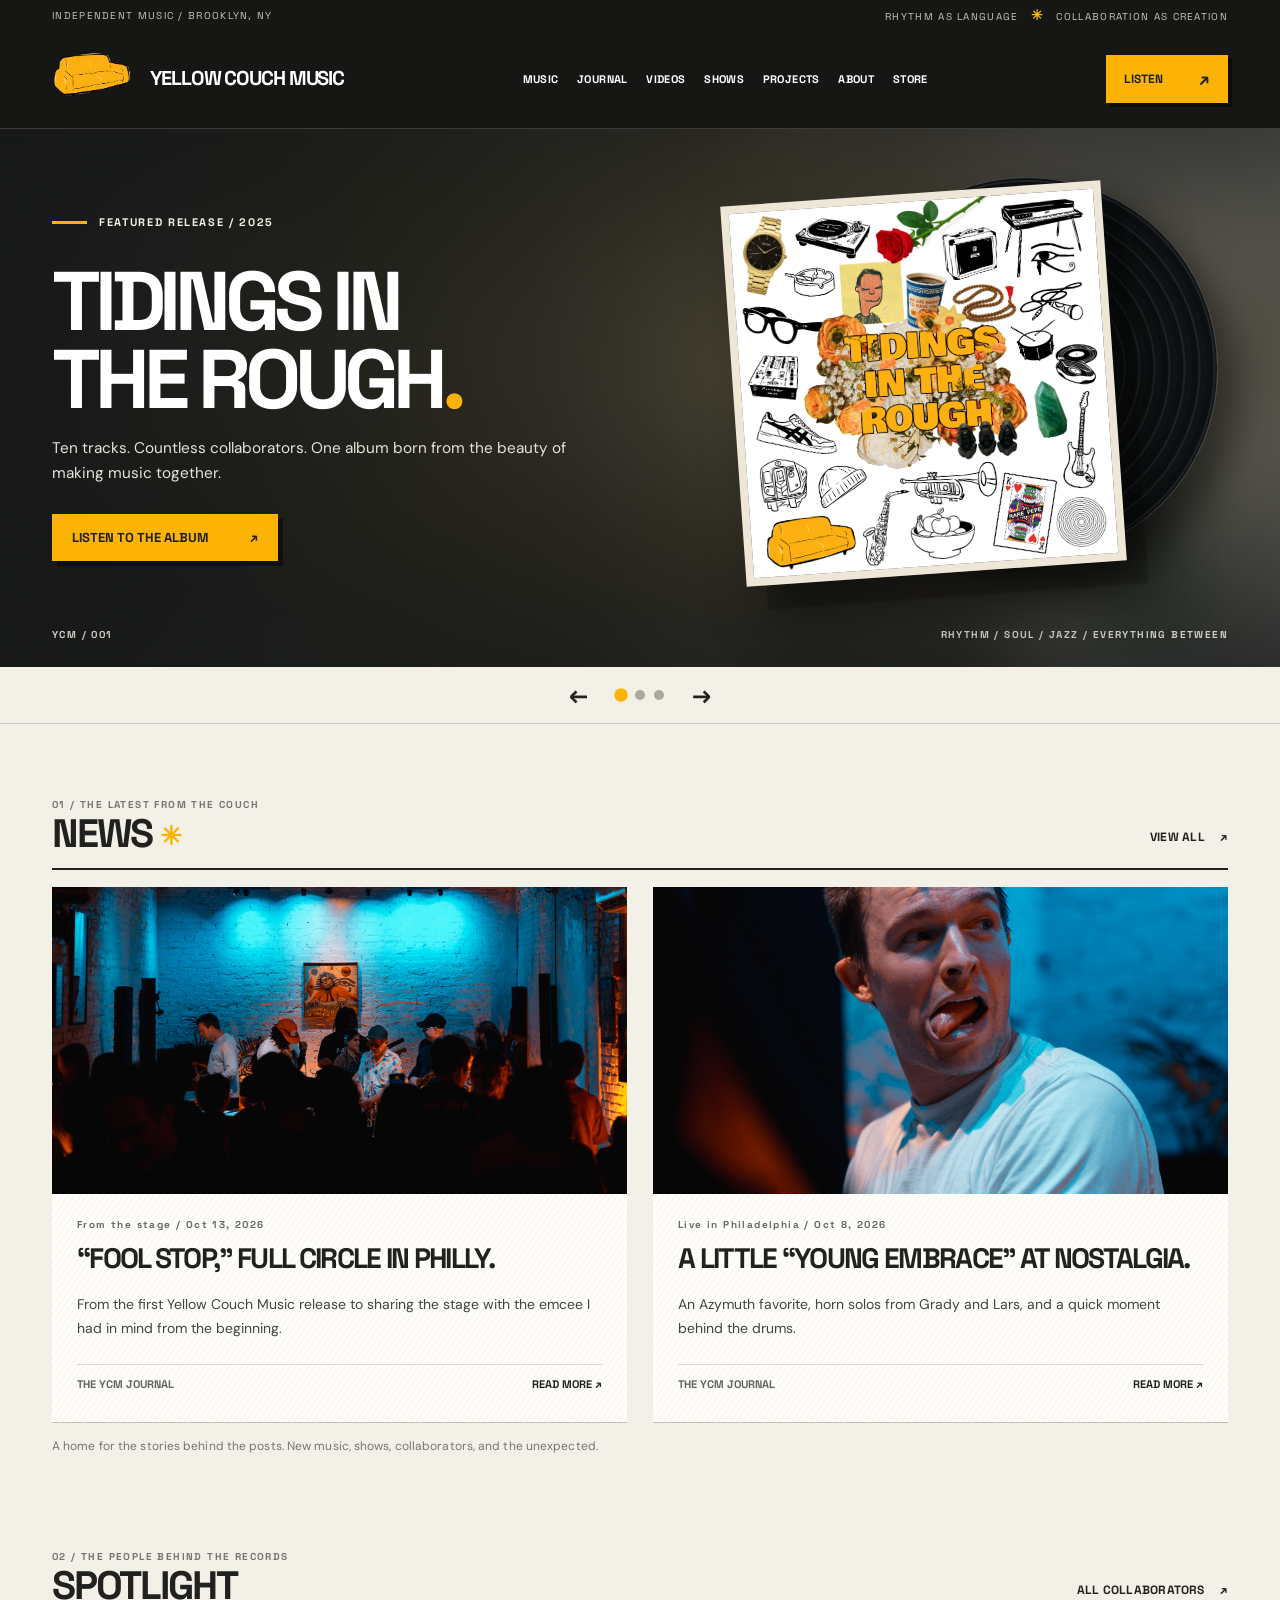
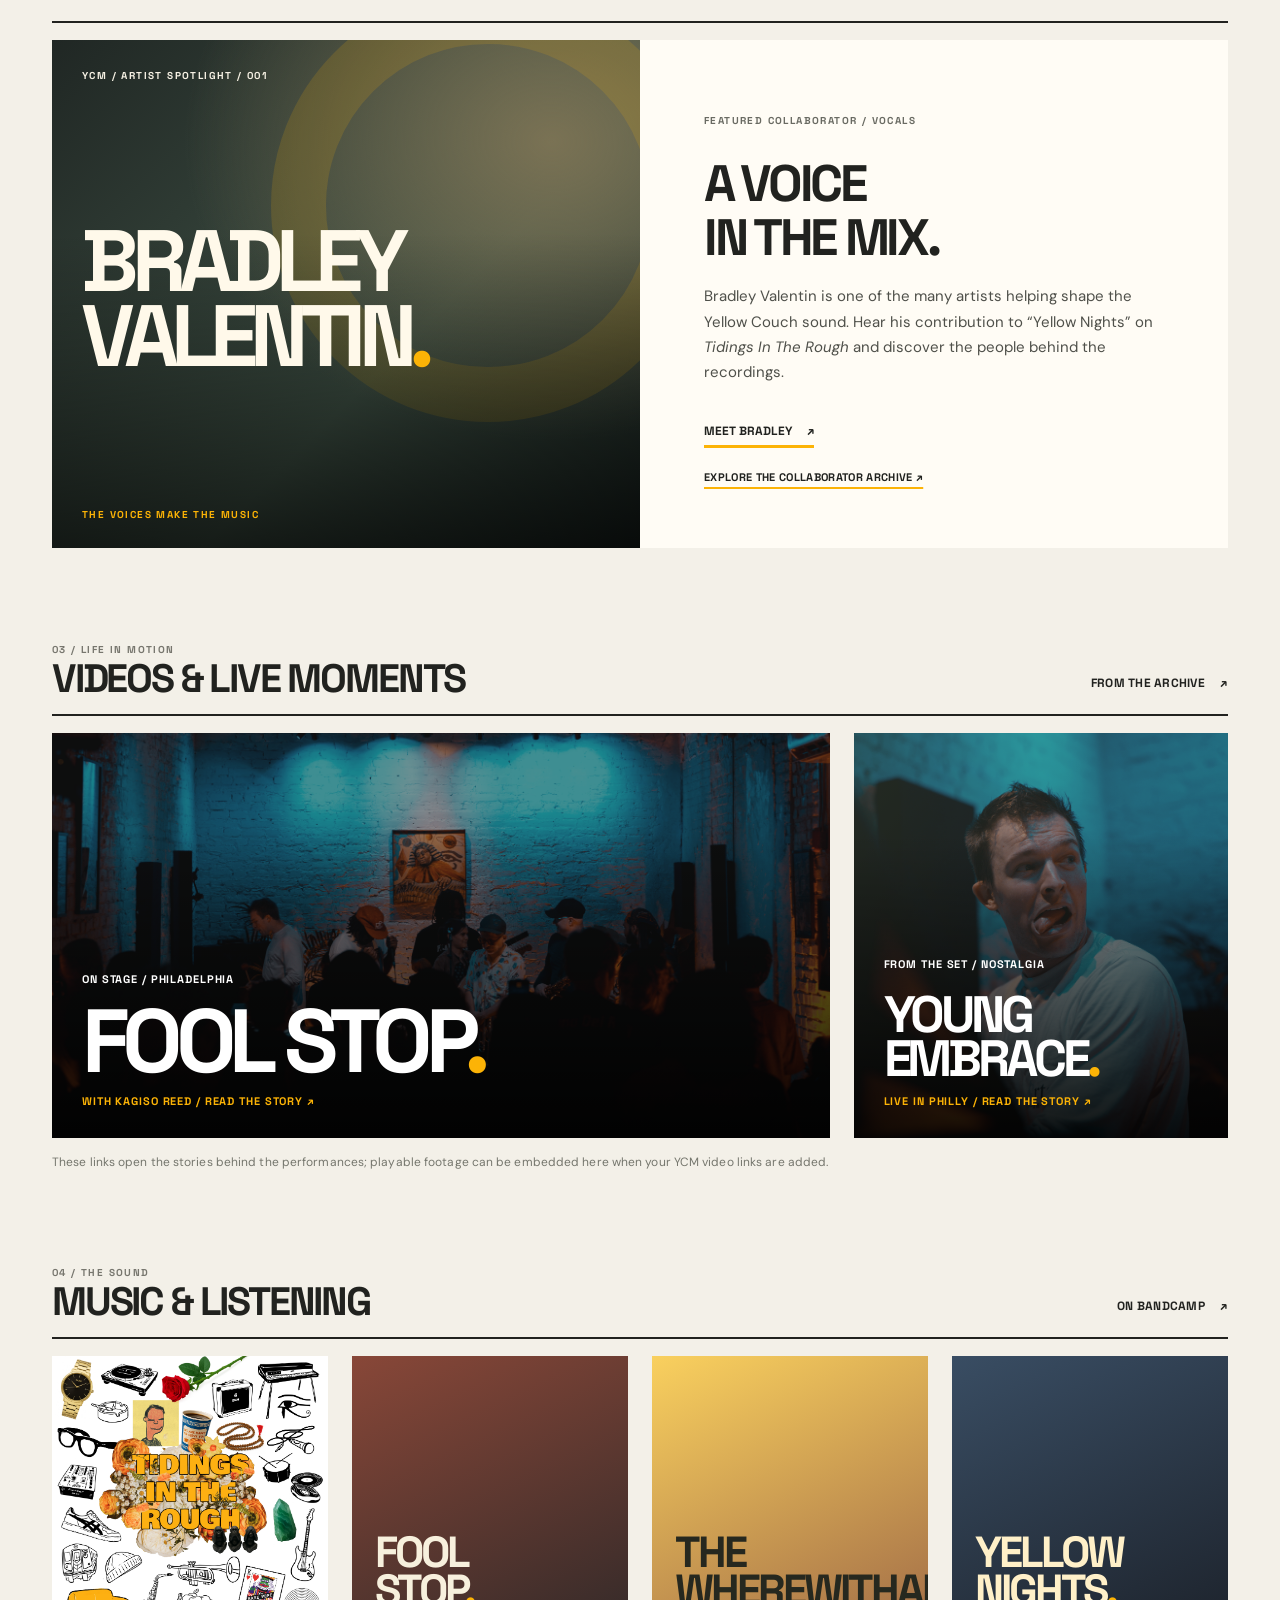
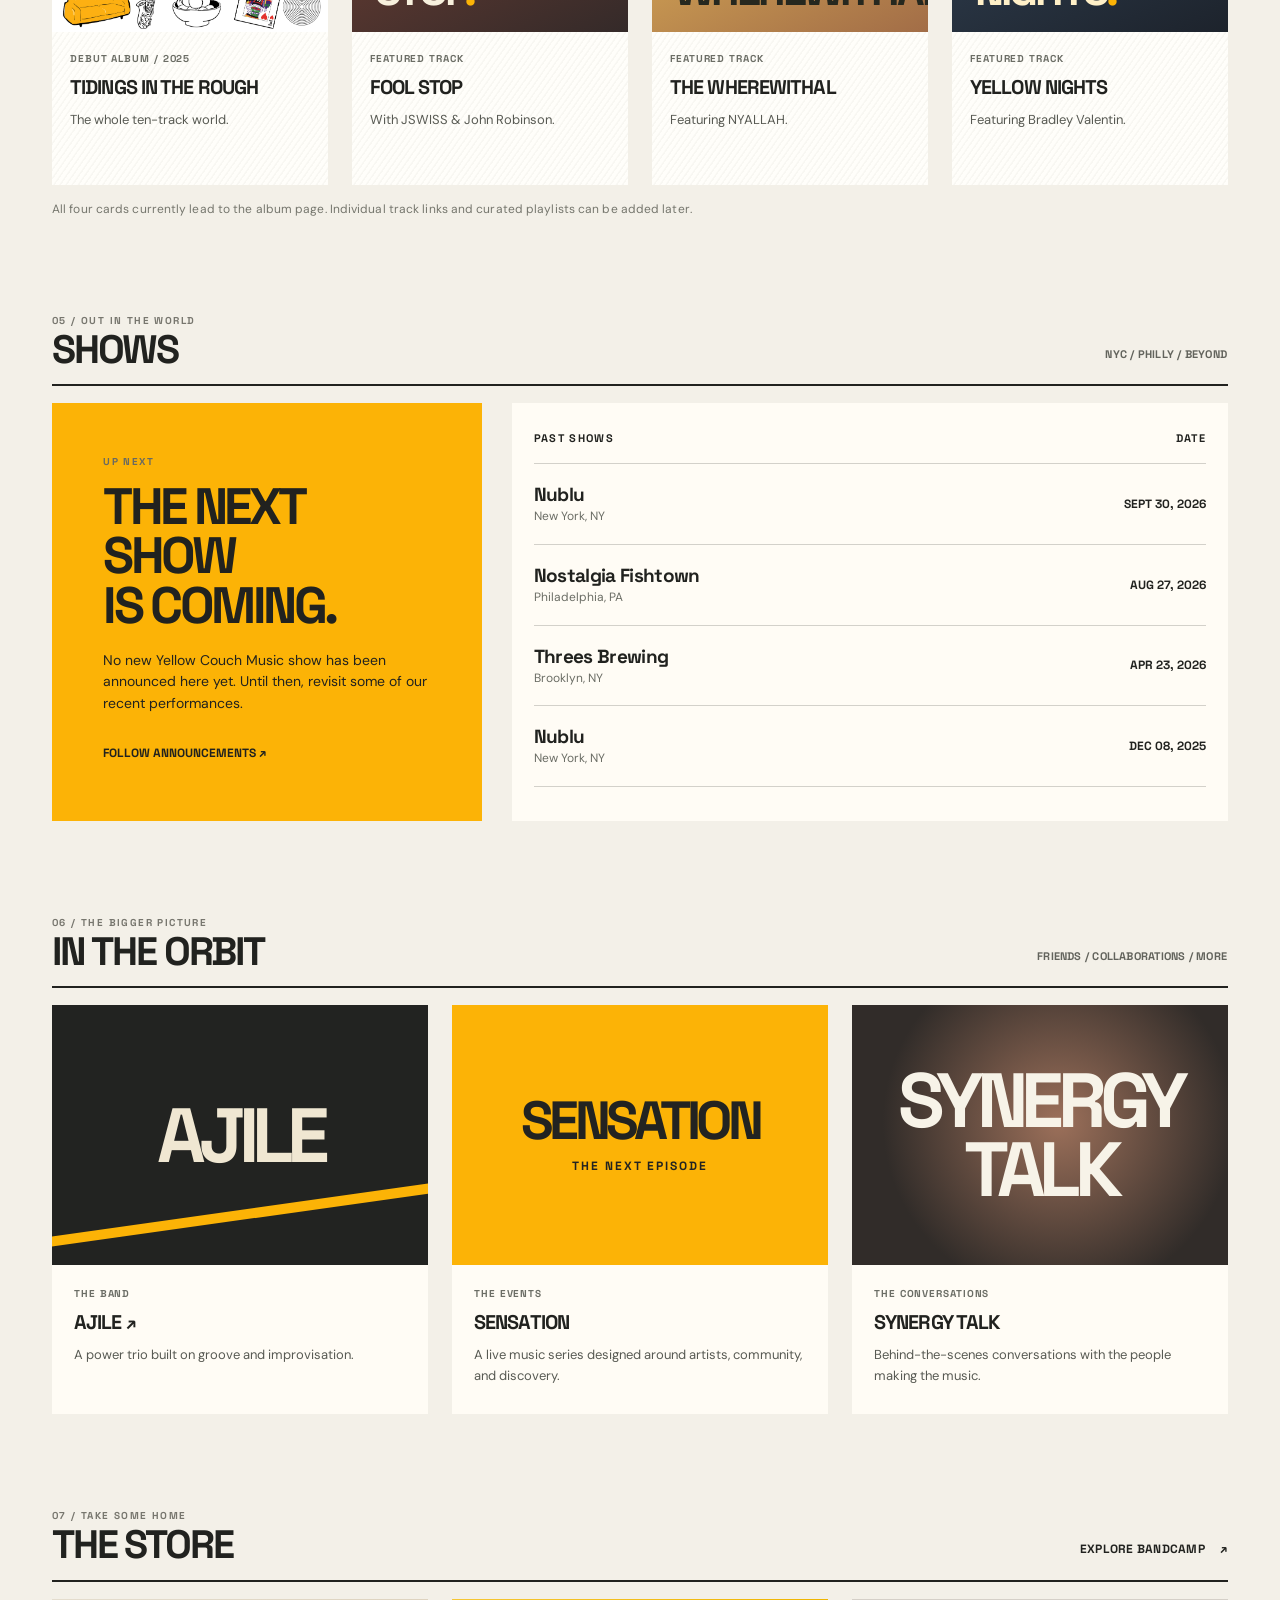
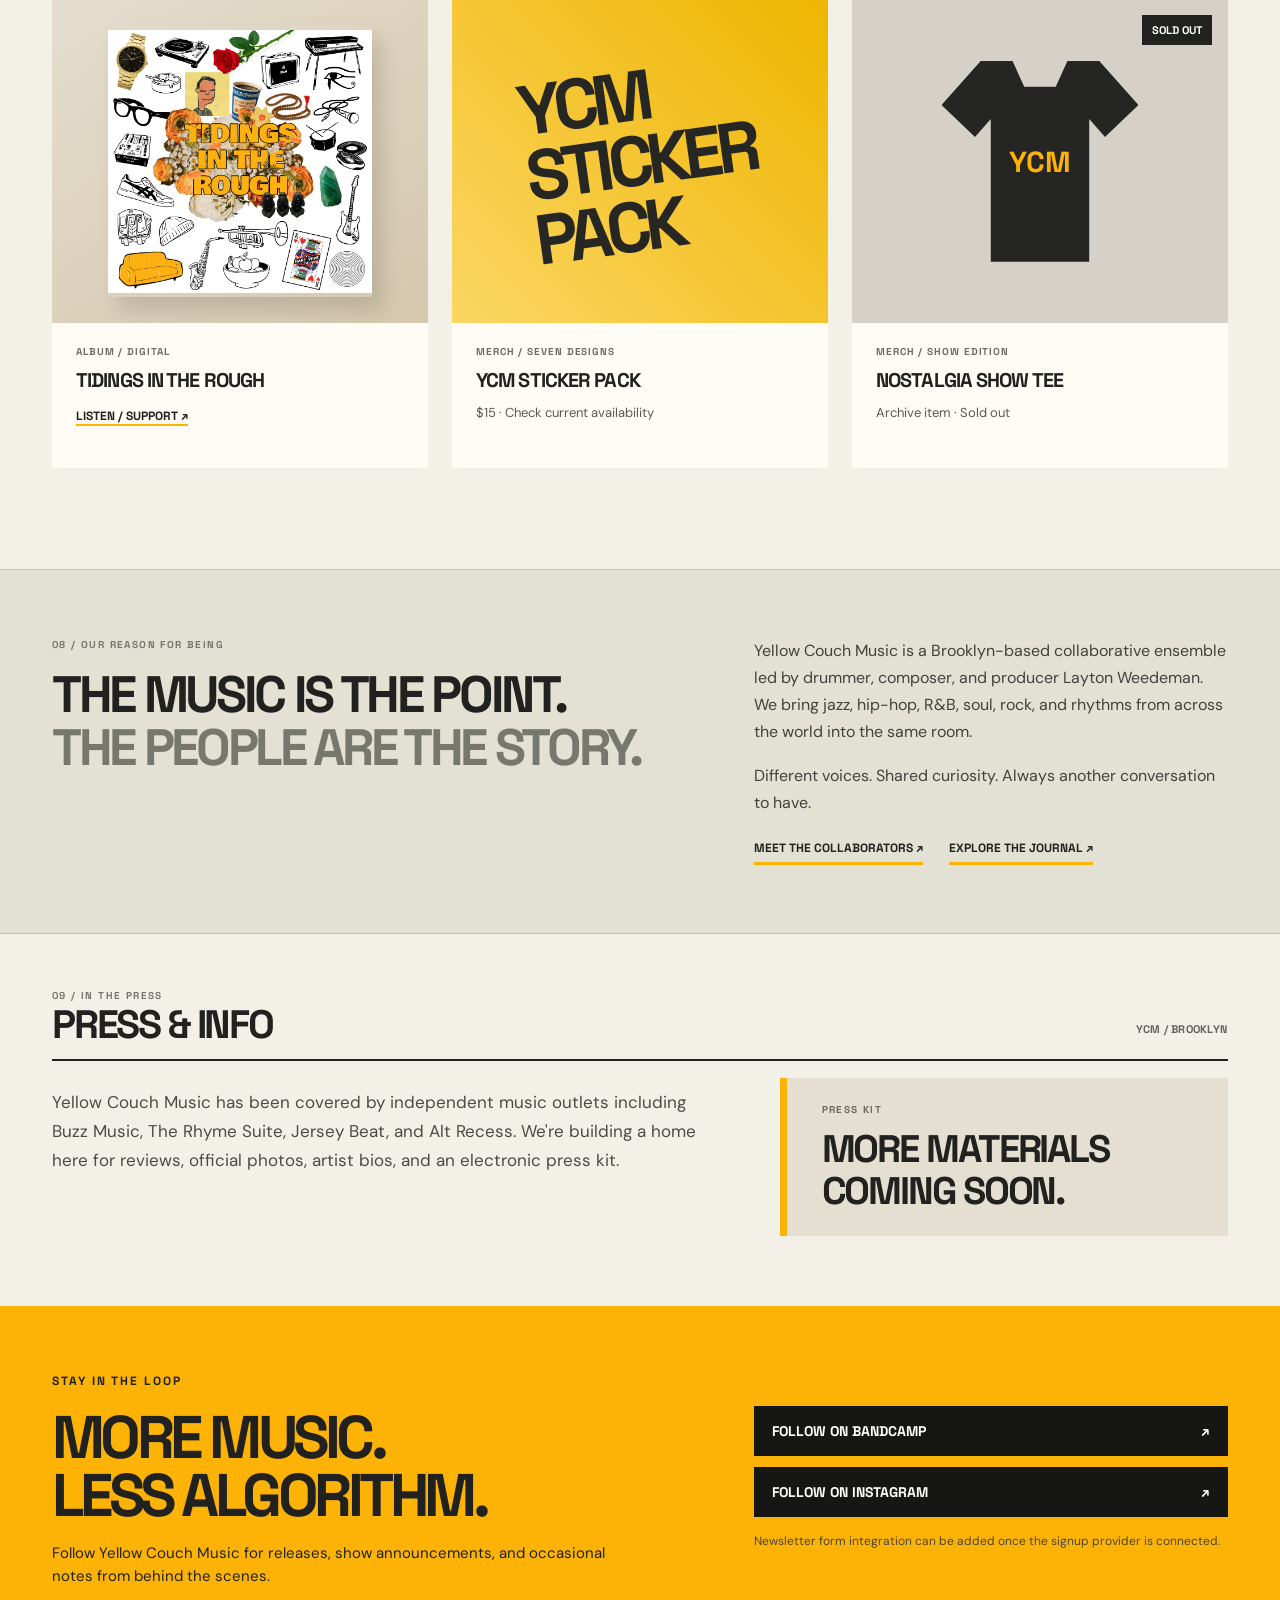
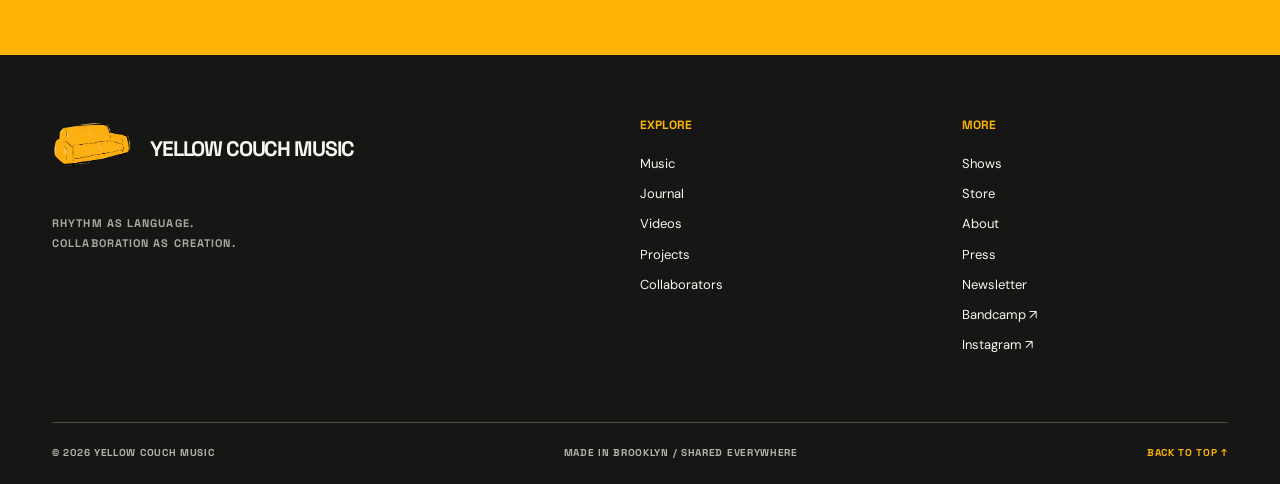
==== commit cb4391c9: "Add files via upload" ====
--- a/index.html
+++ b/index.html
@@ -12,7 +12,7 @@
   <link rel="preconnect" href="https://fonts.googleapis.com">
   <link rel="preconnect" href="https://fonts.gstatic.com" crossorigin>
   <link href="https://fonts.googleapis.com/css2?family=DM+Sans:wght@400;500;600;700&family=Space+Grotesk:wght@400;500;600;700&display=swap" rel="stylesheet">
-  <link rel="stylesheet" href="styles.css?v=6">
+  <link rel="stylesheet" href="styles.css?v=7">
   <script defer src="content.js"></script>
   <script defer src="app.js?v=6"></script>
 </head>
@@ -27,7 +27,7 @@
       </a>
       <button class="nav-toggle" id="nav-toggle" type="button" aria-controls="primary-nav" aria-expanded="false">MENU <span aria-hidden="true">☰</span></button>
       <nav class="primary-nav" id="primary-nav" aria-label="Main navigation">
-        <a href="#music">RELEASES</a><a href="#news">NEWS</a><a href="#spotlight">SPOTLIGHT</a><a href="#videos">VIDEOS</a><a href="#shows">SHOWS</a><a href="#projects">PROJECTS</a><a href="#store">STORE</a>
+        <a href="#music">MUSIC</a><a href="#news">JOURNAL</a><a href="#videos">VIDEOS</a><a href="#shows">SHOWS</a><a href="#projects">PROJECTS</a><a href="#about">ABOUT</a><a href="#store">STORE</a>
       </nav>
       <a class="header-shop" href="https://yellowcouchmusic.bandcamp.com/album/tidings-in-the-rough" target="_blank" rel="noopener noreferrer">LISTEN <span aria-hidden="true">↗</span></a>
     </div>
@@ -63,8 +63,21 @@
     </section>
 
     <section class="editorial-section shell" id="spotlight" aria-labelledby="spotlight-title">
-      <div class="section-header"><div><p class="section-kicker">02 / PEOPLE & PROJECTS</p><h2 id="spotlight-title">SPOTLIGHT</h2></div><a class="view-all" href="#projects">EXPLORE PROJECTS <span aria-hidden="true">↗</span></a></div>
-      <article class="spotlight-card"><div class="spotlight-photo"><img src="assets/nublu-september-2026.jpg" alt="Live music at Nublu" loading="lazy" onerror="this.style.display='none'"><span class="photo-ribbon">IN THE ORBIT / 01</span><strong class="photo-display">AJILE</strong></div><div class="spotlight-copy"><p class="story-tag">THE BAND / BROOKLYN</p><h3>LOUD, LIVE,<br>IN THE ROOM.</h3><p>Meet AJILE: Aayushi Karnik on guitar and vocals, Jaysin Glover on bass, and Layton Weedeman on drums. Blues, soul, R&amp;B, and improvisation—always in motion.</p><a href="https://weareajile.com" target="_blank" rel="noopener noreferrer" class="black-link">EXPLORE AJILE <span aria-hidden="true">↗</span></a></div></article>
+      <div class="section-header"><div><p class="section-kicker">02 / THE PEOPLE BEHIND THE RECORDS</p><h2 id="spotlight-title">SPOTLIGHT</h2></div><a class="view-all" href="collaborators.html">ALL COLLABORATORS <span aria-hidden="true">↗</span></a></div>
+      <article class="spotlight-card spotlight-artist">
+        <div class="spotlight-photo spotlight-photo-bradley">
+          <span class="spotlight-photo-label">YCM / ARTIST SPOTLIGHT / 001</span>
+          <strong class="spotlight-artist-name" aria-hidden="true">BRADLEY<br>VALENTIN<span>.</span></strong>
+          <span class="spotlight-photo-bottom">THE VOICES MAKE THE MUSIC</span>
+        </div>
+        <div class="spotlight-copy">
+          <p class="story-tag">FEATURED COLLABORATOR / VOCALS</p>
+          <h3>A VOICE<br>IN THE MIX.</h3>
+          <p>Bradley Valentin is one of the many artists helping shape the Yellow Couch sound. Hear his contribution to “Yellow Nights” on <em>Tidings In The Rough</em> and discover the people behind the recordings.</p>
+          <a href="collaborators.html#bradley-valentin" class="black-link">MEET BRADLEY <span aria-hidden="true">↗</span></a>
+          <a href="collaborators.html" class="spotlight-secondary-link">EXPLORE THE COLLABORATOR ARCHIVE ↗</a>
+        </div>
+      </article>
     </section>
 
     <section class="editorial-section shell" id="videos" aria-labelledby="videos-title"><div class="section-header"><div><p class="section-kicker">03 / LIFE IN MOTION</p><h2 id="videos-title">VIDEOS &amp; LIVE MOMENTS</h2></div><a class="view-all" href="#news">FROM THE ARCHIVE <span aria-hidden="true">↗</span></a></div>
@@ -83,12 +96,12 @@
 
     <section class="editorial-section shell" id="store" aria-labelledby="store-title"><div class="section-header"><div><p class="section-kicker">07 / TAKE SOME HOME</p><h2 id="store-title">THE STORE</h2></div><a class="view-all" href="https://yellowcouchmusic.bandcamp.com/" target="_blank" rel="noopener noreferrer">EXPLORE BANDCAMP <span aria-hidden="true">↗</span></a></div><div class="store-grid"><article class="store-card"><div class="store-art store-album"><img src="assets/tidings-cover.jpg" alt="Tidings In The Rough artwork" loading="lazy" onerror="this.style.display='none'"></div><div class="store-copy"><span>ALBUM / DIGITAL</span><h3>TIDINGS IN THE ROUGH</h3><a href="https://yellowcouchmusic.bandcamp.com/album/tidings-in-the-rough" target="_blank" rel="noopener noreferrer">LISTEN / SUPPORT ↗</a></div></article><article class="store-card"><div class="store-art store-stickers"><img src="assets/ycm-stickers.jpg" alt="Yellow Couch Music sticker designs" loading="lazy" onerror="this.style.display='none'"><span class="store-fallback">YCM<br>STICKER<br>PACK</span></div><div class="store-copy"><span>MERCH / SEVEN DESIGNS</span><h3>YCM STICKER PACK</h3><p>$15 · Check current availability</p></div></article><article class="store-card"><div class="store-art store-shirt"><span class="sold-out-tag">SOLD OUT</span><div class="tee-art" aria-hidden="true">YCM</div></div><div class="store-copy"><span>MERCH / SHOW EDITION</span><h3>NOSTALGIA SHOW TEE</h3><p>Archive item · Sold out</p></div></article></div></section>
 
-    <section class="about-band" id="about"><div class="shell about-inner"><div><p class="section-kicker">08 / OUR REASON FOR BEING</p><h2>THE MUSIC IS THE POINT.<br><span>THE PEOPLE ARE THE STORY.</span></h2></div><div class="about-text"><p>Yellow Couch Music is a Brooklyn-based collaborative ensemble led by drummer, composer, and producer Layton Weedeman. We bring jazz, hip-hop, R&amp;B, soul, rock, and rhythms from across the world into the same room.</p><p>Different voices. Shared curiosity. Always another conversation to have.</p><a class="black-link" href="#news">EXPLORE THE JOURNAL ↗</a></div></div></section>
+    <section class="about-band" id="about"><div class="shell about-inner"><div><p class="section-kicker">08 / OUR REASON FOR BEING</p><h2>THE MUSIC IS THE POINT.<br><span>THE PEOPLE ARE THE STORY.</span></h2></div><div class="about-text"><p>Yellow Couch Music is a Brooklyn-based collaborative ensemble led by drummer, composer, and producer Layton Weedeman. We bring jazz, hip-hop, R&amp;B, soul, rock, and rhythms from across the world into the same room.</p><p>Different voices. Shared curiosity. Always another conversation to have.</p><div class="about-links"><a class="black-link" href="collaborators.html">MEET THE COLLABORATORS ↗</a><a class="black-link" href="#news">EXPLORE THE JOURNAL ↗</a></div></div></div></section>
 
     <section class="press-band shell" id="press" aria-labelledby="press-title"><div class="section-header"><div><p class="section-kicker">09 / IN THE PRESS</p><h2 id="press-title">PRESS &amp; INFO</h2></div><span class="view-all view-label">YCM / BROOKLYN</span></div><div class="press-inner"><p>Yellow Couch Music has been covered by independent music outlets including Buzz Music, The Rhyme Suite, Jersey Beat, and Alt Recess. We're building a home here for reviews, official photos, artist bios, and an electronic press kit.</p><div><span class="story-tag">PRESS KIT</span><strong>MORE MATERIALS<br>COMING SOON.</strong></div></div></section>
 
     <section class="newsletter-band" id="newsletter"><div class="shell newsletter-inner"><div><span>STAY IN THE LOOP</span><h2>MORE MUSIC.<br>LESS ALGORITHM.</h2><p>Follow Yellow Couch Music for releases, show announcements, and occasional notes from behind the scenes.</p></div><div class="newsletter-actions"><a href="https://yellowcouchmusic.bandcamp.com/" target="_blank" rel="noopener noreferrer">FOLLOW ON BANDCAMP <span aria-hidden="true">↗</span></a><a href="https://www.instagram.com/yellowcouchmusic/" target="_blank" rel="noopener noreferrer">FOLLOW ON INSTAGRAM <span aria-hidden="true">↗</span></a><small>Newsletter form integration can be added once the signup provider is connected.</small></div></div></section>
   </main>
-  <footer class="site-footer"><div class="shell footer-top"><div class="footer-brand"><a class="brand" href="index.html" aria-label="Yellow Couch Music — home"><img src="assets/ycm-logo.png" alt="" class="brand-icon" onerror="this.style.display='none'"><span class="brand-name">YELLOW COUCH MUSIC</span></a><p>RHYTHM AS LANGUAGE.<br>COLLABORATION AS CREATION.</p></div><div class="footer-column"><strong>EXPLORE</strong><a href="#news">News / Journal</a><a href="#spotlight">Spotlight</a><a href="#videos">Videos</a><a href="#music">Music</a><a href="#projects">Projects</a></div><div class="footer-column"><strong>MORE</strong><a href="#shows">Shows</a><a href="#store">Store</a><a href="#about">About</a><a href="#press">Press</a><a href="https://yellowcouchmusic.bandcamp.com/" target="_blank" rel="noopener noreferrer">Bandcamp ↗</a><a href="https://www.instagram.com/yellowcouchmusic/" target="_blank" rel="noopener noreferrer">Instagram ↗</a></div></div><div class="shell footer-bottom"><span>© <span id="copyright-year">2026</span> YELLOW COUCH MUSIC</span><span>MADE IN BROOKLYN / SHARED EVERYWHERE</span><a href="#top">BACK TO TOP ↑</a></div></footer>
+  <footer class="site-footer"><div class="shell footer-top"><div class="footer-brand"><a class="brand" href="index.html" aria-label="Yellow Couch Music — home"><img src="assets/ycm-logo.png" alt="" class="brand-icon" onerror="this.style.display='none'"><span class="brand-name">YELLOW COUCH MUSIC</span></a><p>RHYTHM AS LANGUAGE.<br>COLLABORATION AS CREATION.</p></div><div class="footer-column"><strong>EXPLORE</strong><a href="#music">Music</a><a href="#news">Journal</a><a href="#videos">Videos</a><a href="#projects">Projects</a><a href="collaborators.html">Collaborators</a></div><div class="footer-column"><strong>MORE</strong><a href="#shows">Shows</a><a href="#store">Store</a><a href="#about">About</a><a href="#press">Press</a><a href="#newsletter">Newsletter</a><a href="https://yellowcouchmusic.bandcamp.com/" target="_blank" rel="noopener noreferrer">Bandcamp ↗</a><a href="https://www.instagram.com/yellowcouchmusic/" target="_blank" rel="noopener noreferrer">Instagram ↗</a></div></div><div class="shell footer-bottom"><span>© <span id="copyright-year">2026</span> YELLOW COUCH MUSIC</span><span>MADE IN BROOKLYN / SHARED EVERYWHERE</span><a href="#top">BACK TO TOP ↑</a></div></footer>
 </body>
 </html>
--- a/styles.css
+++ b/styles.css
@@ -22,3 +22,59 @@
 @media(max-width:760px){.press-band{padding-top:35px;padding-bottom:45px}.press-inner{grid-template-columns:1fr;gap:14px}.press-inner>p{font-size:15px}.press-inner>div{padding:22px}}
 
 .anchor-alias{display:block;position:relative;top:-10px;height:0;visibility:hidden}
+
+/* V7 — collaborator focus; no changes to YCM content.js or image file paths. */
+.spotlight-artist .spotlight-photo{background:radial-gradient(ellipse at 85% 20%,#7a7254 0%,transparent 52%),linear-gradient(135deg,#202724 0%,#3f5145 60%,#18211e 100%);isolation:isolate}
+.spotlight-artist .spotlight-photo:before{content:"";position:absolute;width:55%;aspect-ratio:1;border-radius:50%;right:-11%;top:-10%;border:55px solid #fcb30625;pointer-events:none}
+.spotlight-photo-label,.spotlight-photo-bottom{position:absolute;z-index:1;left:30px;color:#f6f1e4;font:700 10px var(--display);letter-spacing:.14em}
+.spotlight-photo-label{top:29px}.spotlight-photo-bottom{bottom:27px;color:var(--yellow)}
+.spotlight-artist-name{position:absolute;z-index:1;top:50%;left:5%;transform:translateY(-47%);font:700 clamp(52px,6.8vw,106px)/.86 var(--display);letter-spacing:-.09em;color:#fff9ea;max-width:92%;overflow-wrap:anywhere}
+.spotlight-artist-name span{color:var(--yellow)}
+.spotlight-secondary-link{display:inline-block;margin-top:22px;font:700 11px var(--display);letter-spacing:.03em;text-decoration:underline;text-decoration-color:var(--yellow);text-decoration-thickness:2px;text-underline-offset:6px}
+.about-links{display:flex;flex-wrap:wrap;gap:10px 26px;align-items:center}
+/* Collaborators archive */
+.people-hero{background:var(--black);color:white;overflow:hidden;position:relative}
+.people-hero:before{content:"YCM";position:absolute;top:-135px;right:-60px;font:700 clamp(260px,39vw,620px)/1 var(--display);letter-spacing:-.12em;color:#ffffff09;pointer-events:none}
+.people-hero-inner{padding-top:92px;padding-bottom:98px;position:relative}
+.people-eyebrow{font:700 11px var(--display);letter-spacing:.2em;color:var(--yellow);text-transform:uppercase}
+.people-hero h1{font:700 clamp(54px,8vw,130px)/.88 var(--display);letter-spacing:-.085em;max-width:1090px;margin:22px 0 24px}
+.people-hero h1 span{color:var(--yellow)}
+.people-hero p{max-width:700px;color:#deded5;font-size:clamp(15px,1.4vw,19px);line-height:1.7;margin:0}
+.people-hero-note{font:700 11px var(--display);letter-spacing:.1em;margin-top:30px;color:#bbbdb3}
+.people-section{padding-top:62px;padding-bottom:105px}
+.people-intro{display:flex;justify-content:space-between;align-items:end;gap:40px;margin-bottom:26px}
+.people-intro h2{font:700 clamp(30px,3.4vw,48px)/1 var(--display);letter-spacing:-.06em;margin:0}
+.people-intro p{font-size:14px;line-height:1.6;color:#666960;max-width:540px;margin:0}
+.people-controls{display:flex;justify-content:space-between;flex-wrap:wrap;gap:18px;align-items:center;border-top:2px solid var(--ink);border-bottom:1px solid var(--border);padding:17px 0 18px;margin-bottom:24px}
+.people-filters{display:flex;flex-wrap:wrap;gap:8px}
+.people-filter{border:1px solid #a5a59d;background:transparent;font:700 11px var(--display);padding:10px 13px;color:var(--ink)}
+.people-filter[aria-pressed="true"],.people-filter:hover{background:var(--yellow);border-color:var(--ink)}
+.people-search{display:flex;align-items:center;gap:10px;background:#fffcf5;border:1px solid #aaa99f;padding:0 12px;min-width:min(330px,100%);min-height:44px}
+.people-search input{border:0;background:transparent;font:500 13px var(--sans);outline-offset:4px;min-width:0;width:100%;color:var(--ink)}
+.people-search:focus-within{outline:2px solid var(--ink);outline-offset:2px}
+.people-count{font:700 11px var(--display);letter-spacing:.07em;color:#6b6b62;margin:0 0 17px}
+.people-grid{display:grid;grid-template-columns:repeat(3,minmax(0,1fr));gap:21px}
+.person-card{display:flex;flex-direction:column;background:var(--white);border:1px solid #d4d1c5;min-width:0;scroll-margin-top:24px;transition:box-shadow .18s}
+.person-card:target{outline:4px solid var(--yellow);outline-offset:3px}
+.person-card:hover{box-shadow:5px 5px 0 #d6d2c3}
+.person-art{min-height:193px;display:flex;flex-direction:column;justify-content:space-between;position:relative;overflow:hidden;background:linear-gradient(140deg,#2b3933,#62694f);color:#fff8e9;padding:18px 22px}
+.person-art:after{content:"";position:absolute;width:180px;height:180px;border:36px solid #ffffff18;border-radius:50%;right:-84px;bottom:-72px;pointer-events:none}
+.person-art[data-tone="yellow"]{background:linear-gradient(130deg,#fcb306,#d99e1b);color:#24241f}
+.person-art[data-tone="clay"]{background:linear-gradient(130deg,#a96950,#6d473e)}
+.person-art[data-tone="charcoal"]{background:linear-gradient(125deg,#282a2b,#51514e)}
+.person-art[data-tone="blue"]{background:linear-gradient(135deg,#3b5764,#1b323a)}
+.person-art-small{font:700 10px var(--display);letter-spacing:.1em;opacity:.85}
+.person-art-name{font:700 clamp(29px,2.6vw,43px)/.98 var(--display);letter-spacing:-.07em;overflow-wrap:anywhere;position:relative;z-index:1}
+.person-details{padding:24px 23px 25px;display:flex;flex-direction:column;flex:1}
+.person-role{font:700 10px var(--display);letter-spacing:.14em;text-transform:uppercase;color:#686961;margin:0 0 9px}
+.person-details h3{font:700 clamp(19px,1.9vw,26px)/1.09 var(--display);letter-spacing:-.055em;margin:0 0 11px}
+.person-details p{font-size:13px;line-height:1.65;color:#55574f;margin:0 0 22px;flex:1}
+.person-work{border-top:1px solid #dbd8ce;padding-top:12px;display:flex;justify-content:space-between;gap:10px;font:700 11px var(--display);line-height:1.4}
+.person-work span{color:#6c6d63}.person-work a{text-align:right;max-width:65%}.person-work a:hover{text-decoration:underline;text-decoration-color:var(--yellow);text-decoration-thickness:2px}
+.people-empty{padding:40px 0;border-top:1px solid #bbb8ac;font-weight:600}
+.people-outro{margin-top:49px;background:#dedbcd;padding:30px 35px;display:flex;justify-content:space-between;align-items:center;gap:22px}
+.people-outro p{margin:0;font-size:14px;max-width:740px;line-height:1.6}
+.people-outro a{background:var(--ink);color:white;padding:14px 17px;font:700 12px var(--display);white-space:nowrap}
+.people-outro a:hover{background:#3d4038}
+@media(max-width:1020px){.people-grid{grid-template-columns:repeat(2,minmax(0,1fr))}.people-hero-inner{padding-top:68px;padding-bottom:72px}.people-intro{align-items:start;flex-direction:column;gap:16px}}
+@media(max-width:760px){.spotlight-artist-name{font-size:clamp(49px,11vw,82px)}.spotlight-photo-label,.spotlight-photo-bottom{left:23px}.people-grid{grid-template-columns:1fr}.people-hero-inner{padding-top:60px;padding-bottom:66px}.people-hero h1{font-size:clamp(48px,13vw,80px)}.people-section{padding-top:42px;padding-bottom:65px}.people-controls{align-items:stretch}.people-search{width:100%}.people-intro p{font-size:13px}.person-art{min-height:180px}.person-art-name{font-size:clamp(37px,9vw,53px)}.people-outro{padding:24px;align-items:start;flex-direction:column}.people-outro a{white-space:normal}}
